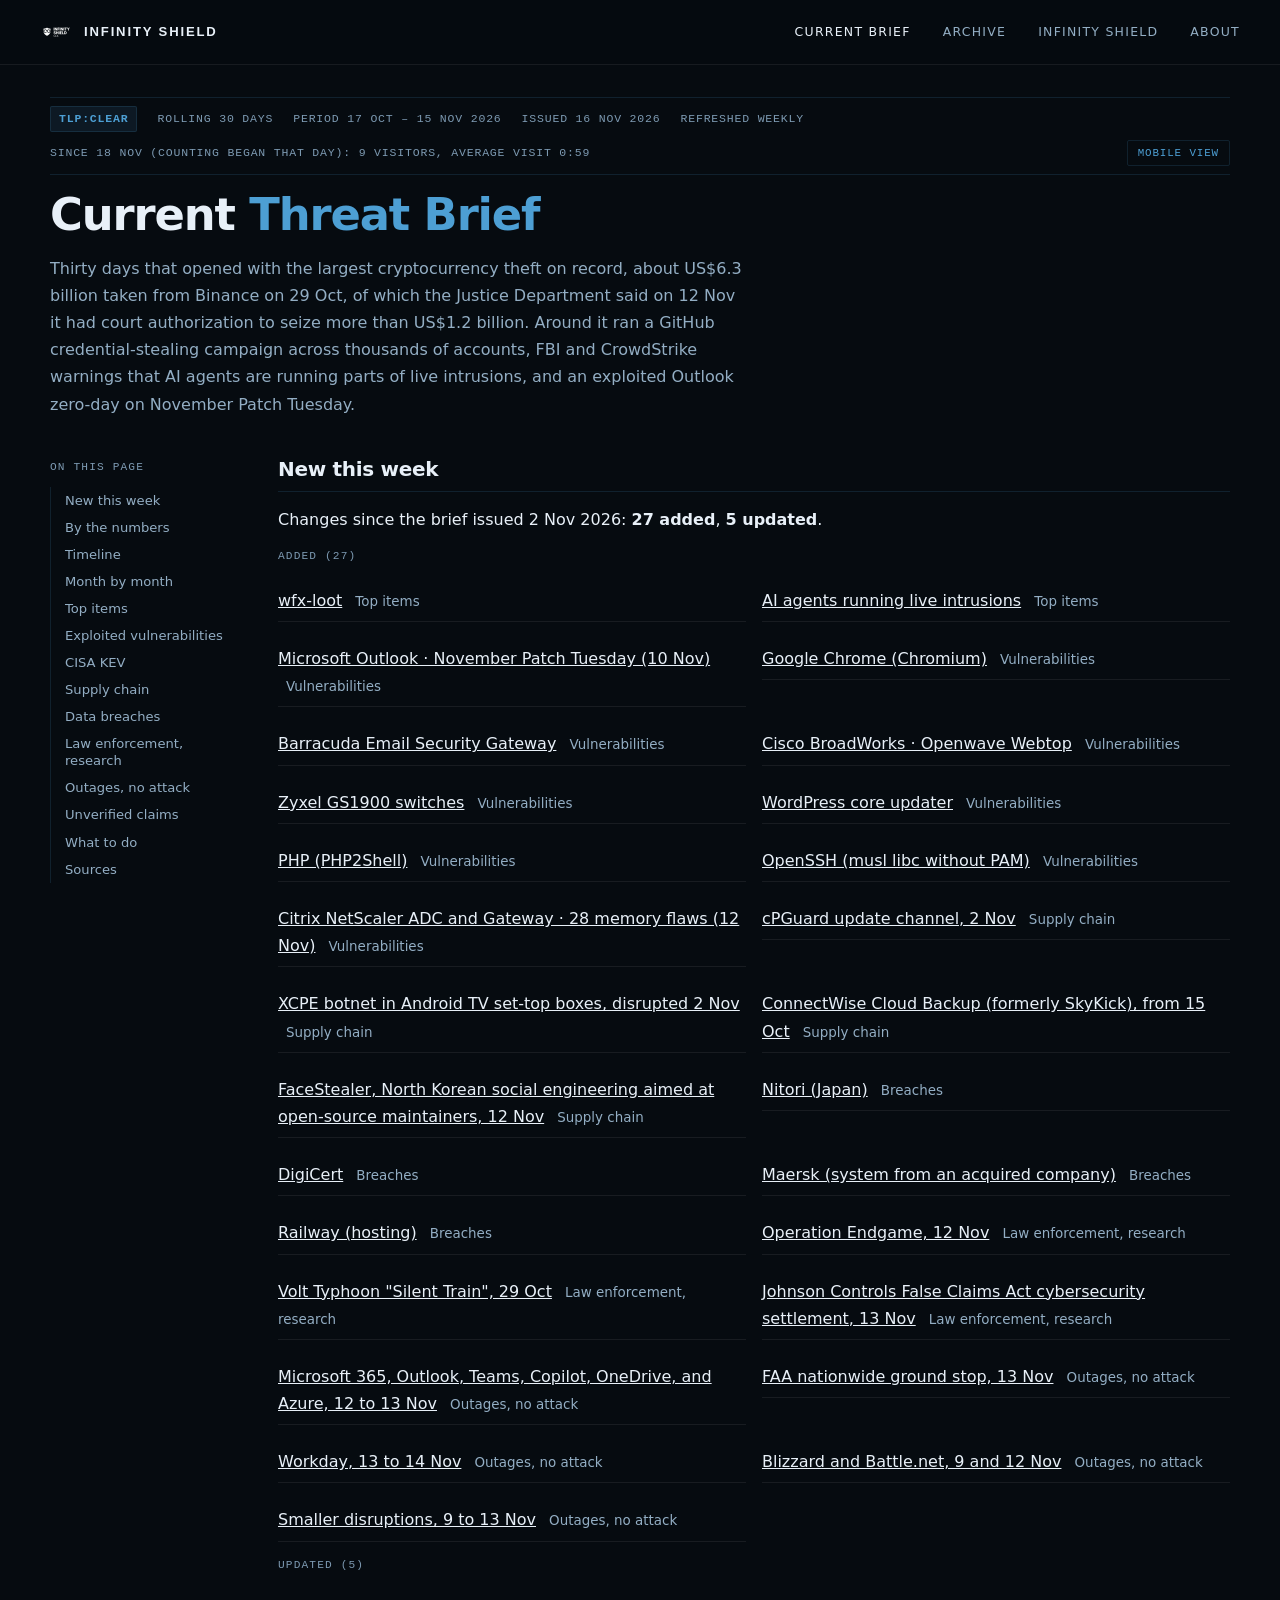
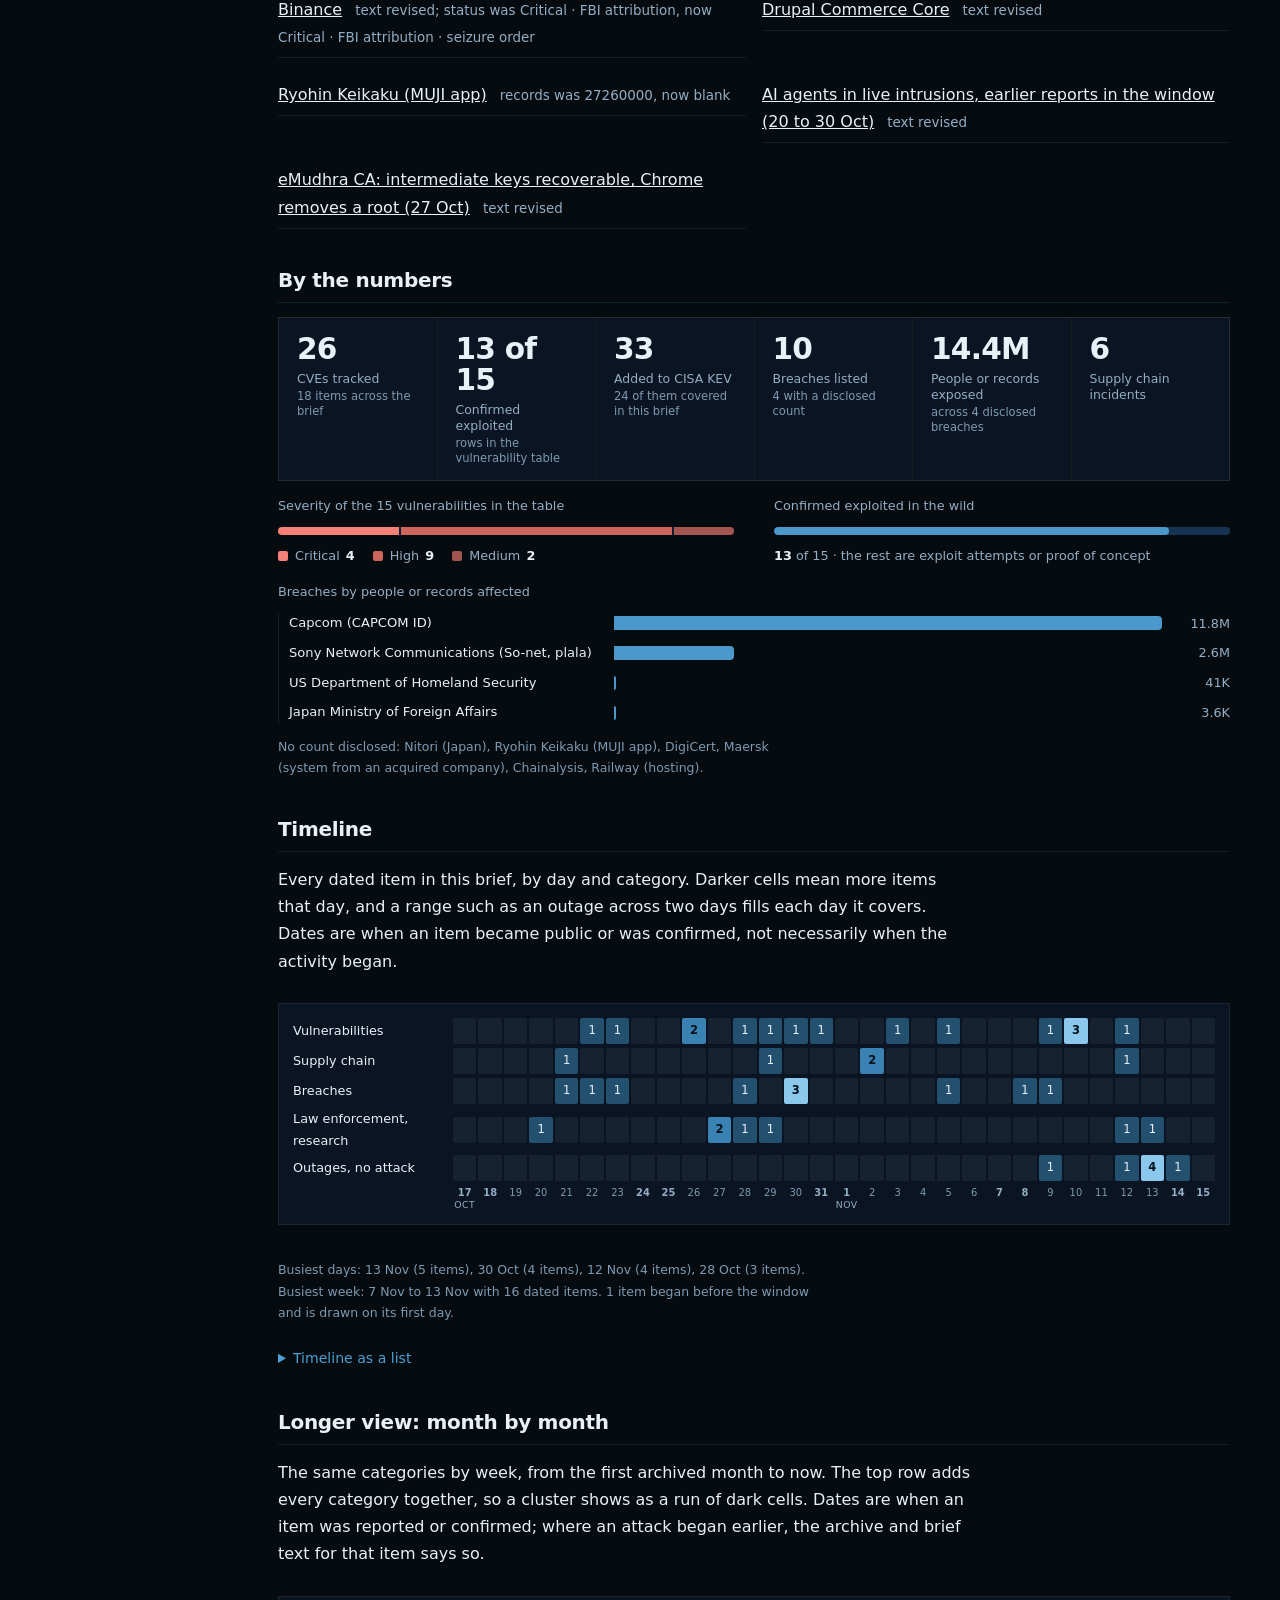
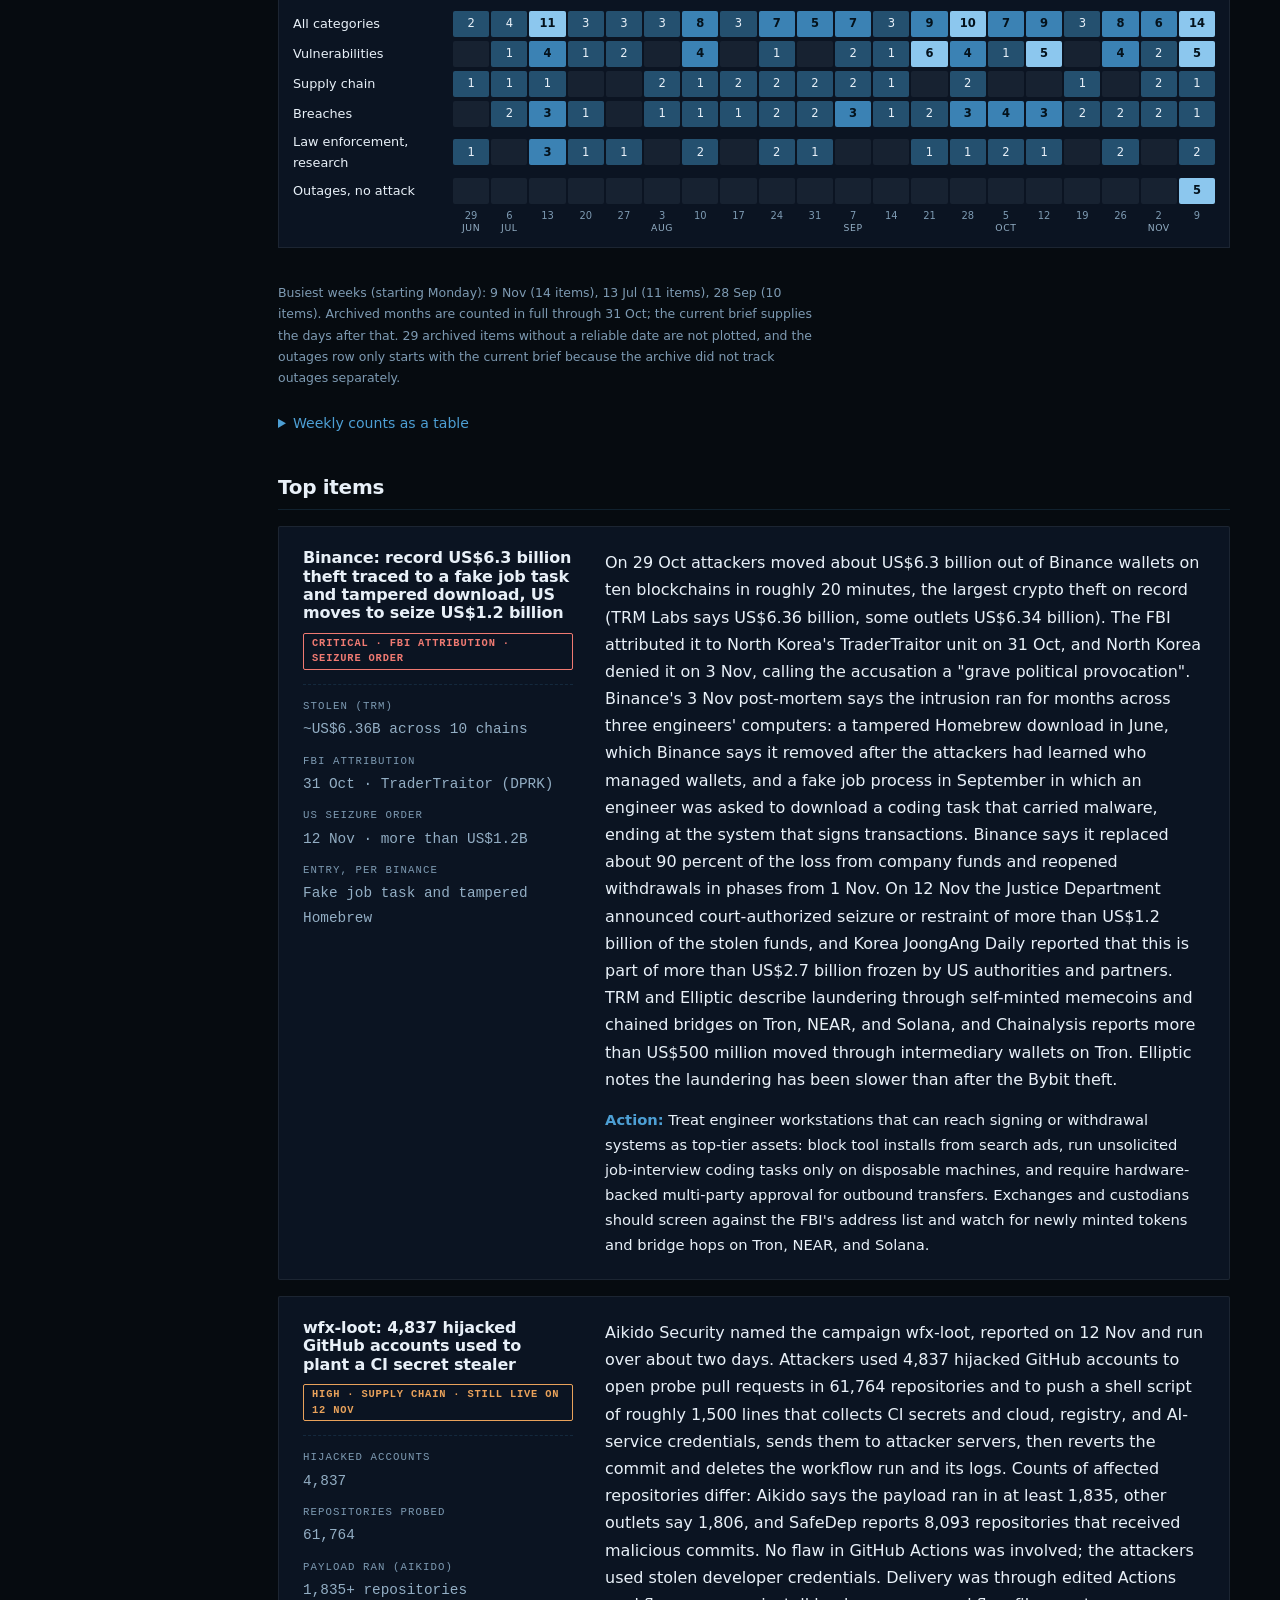
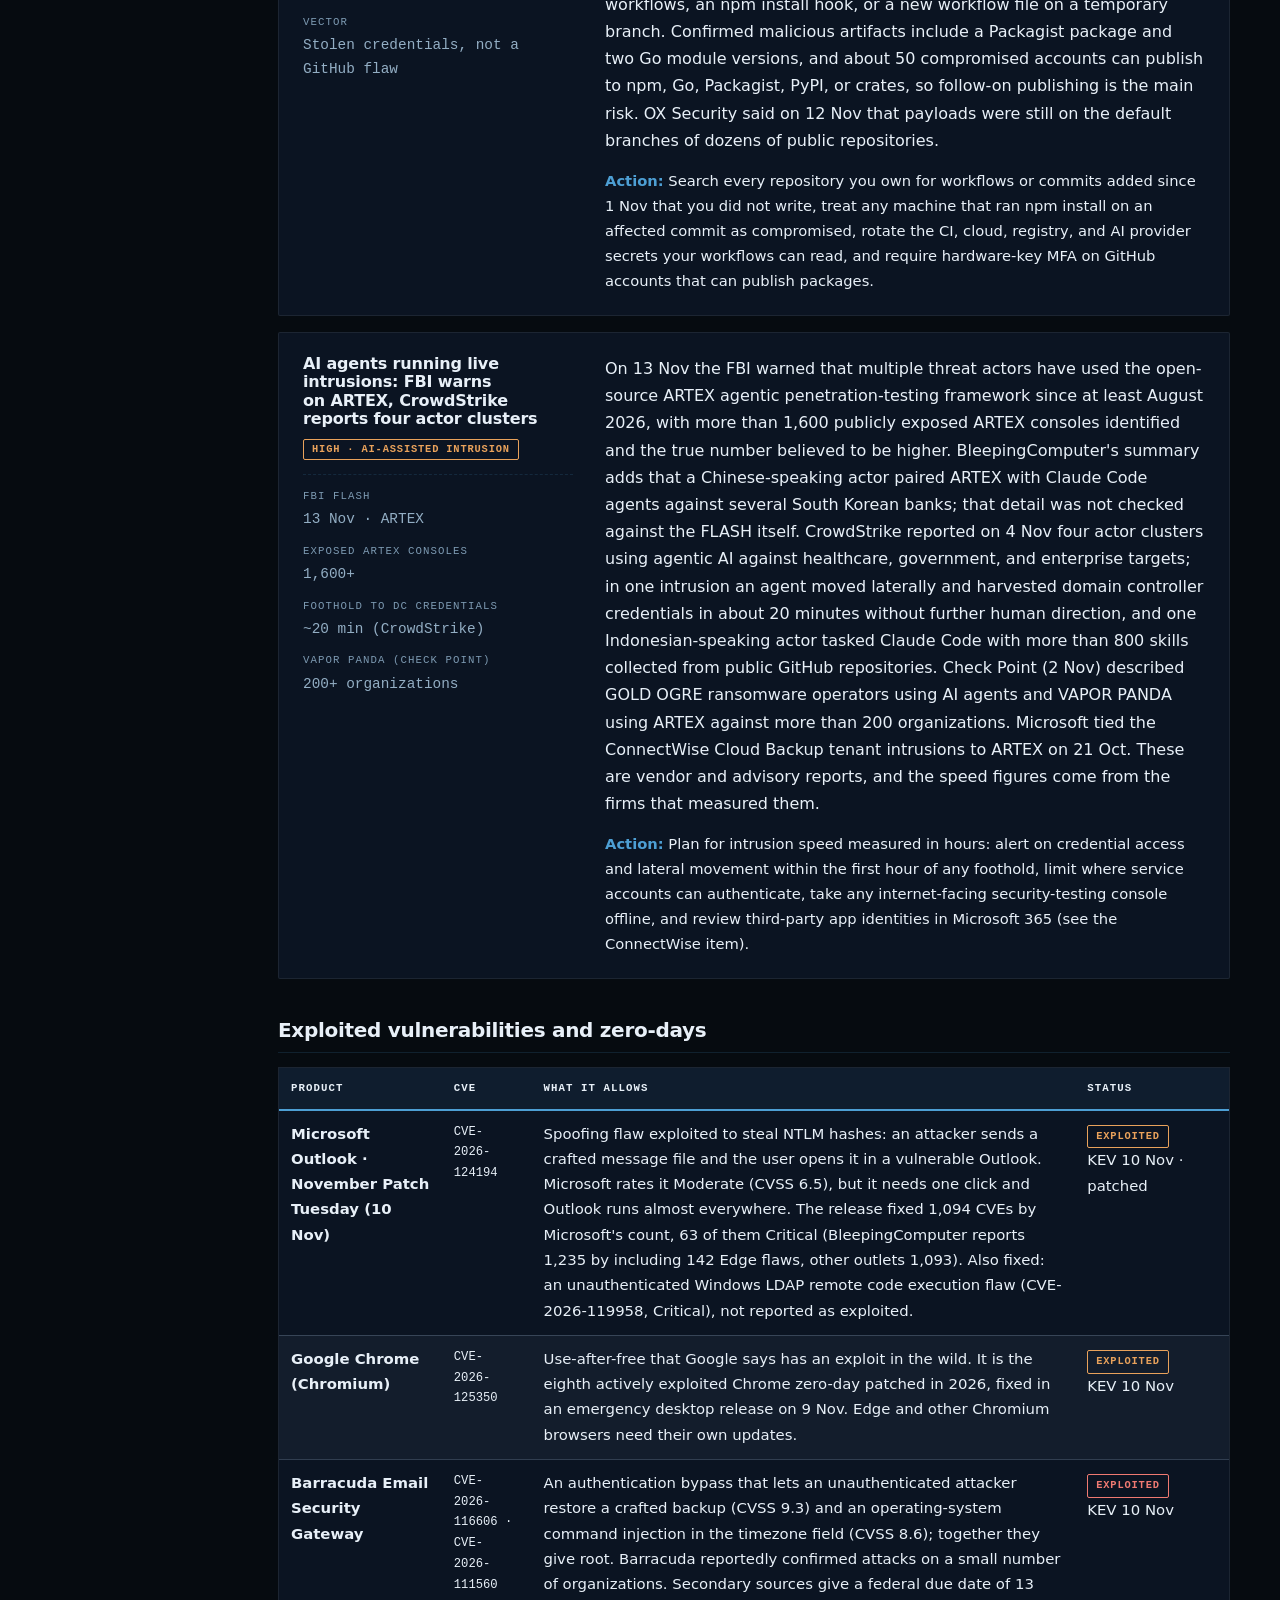
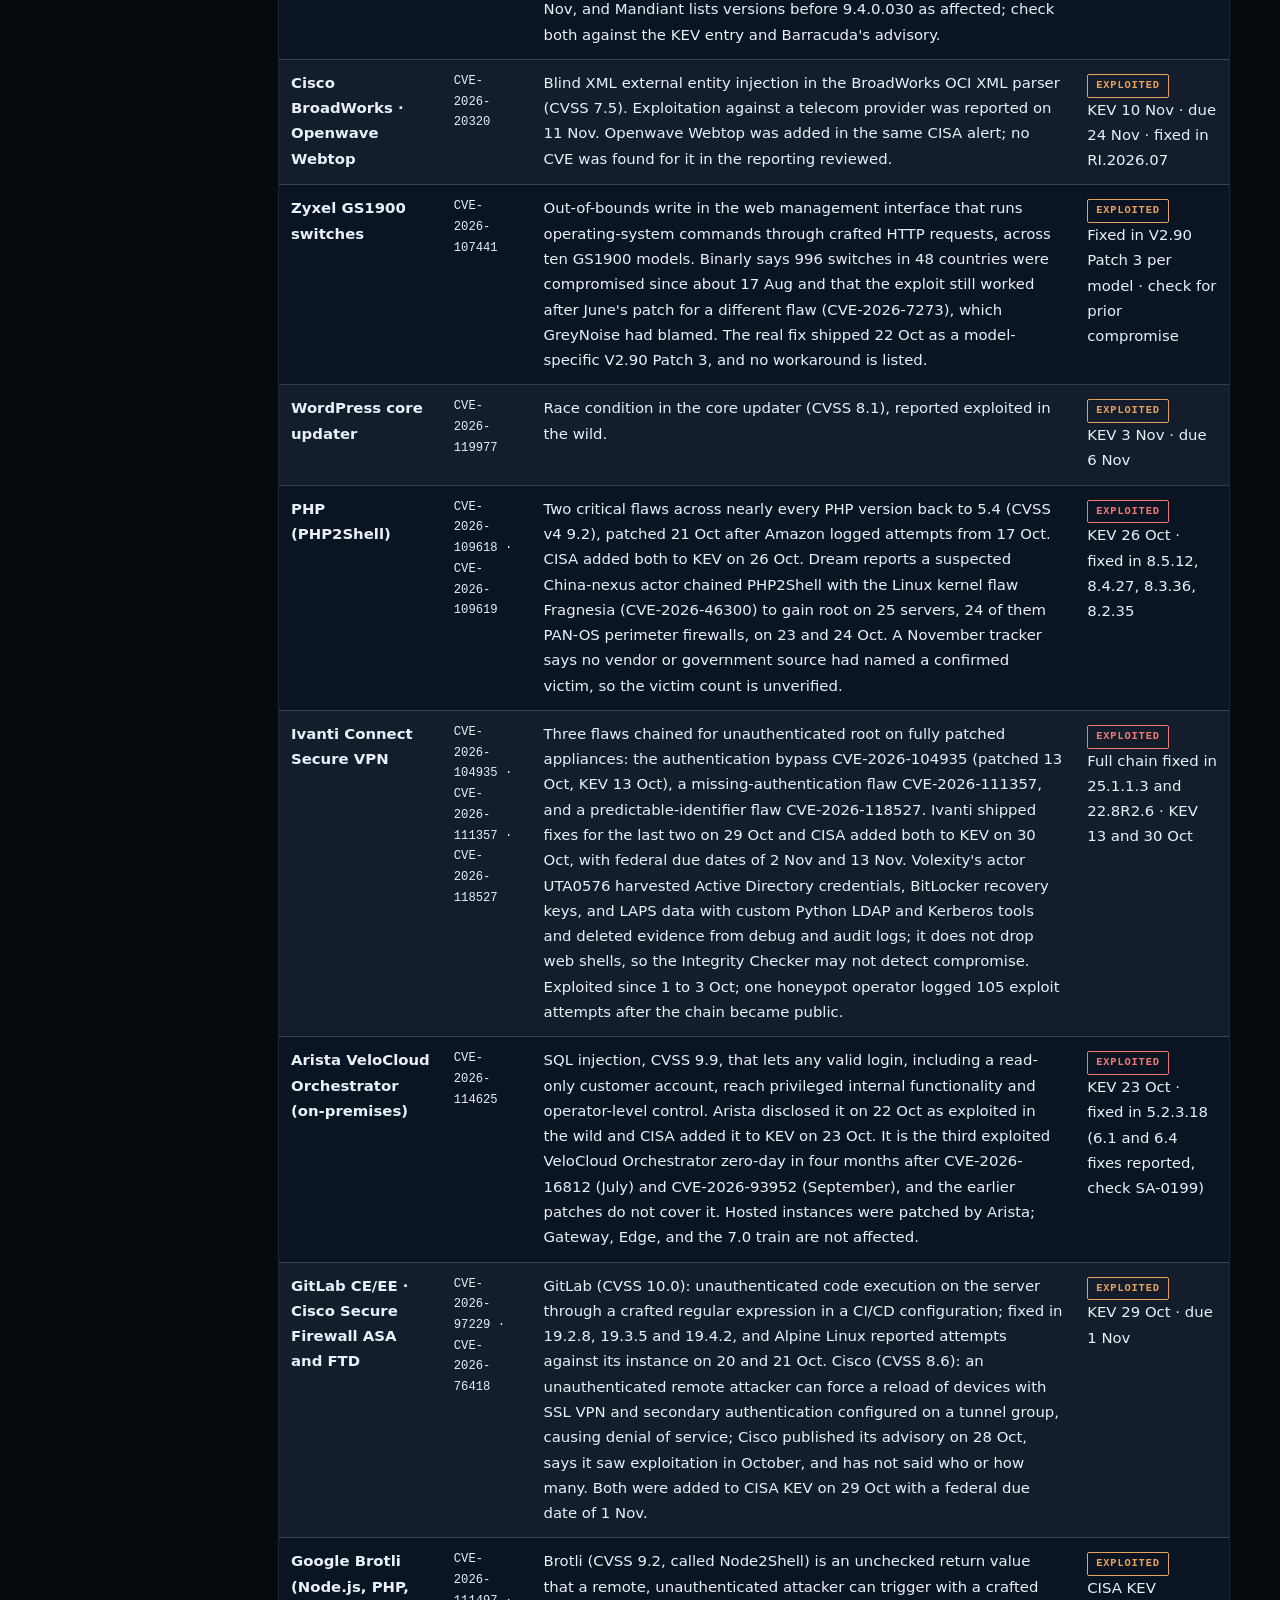
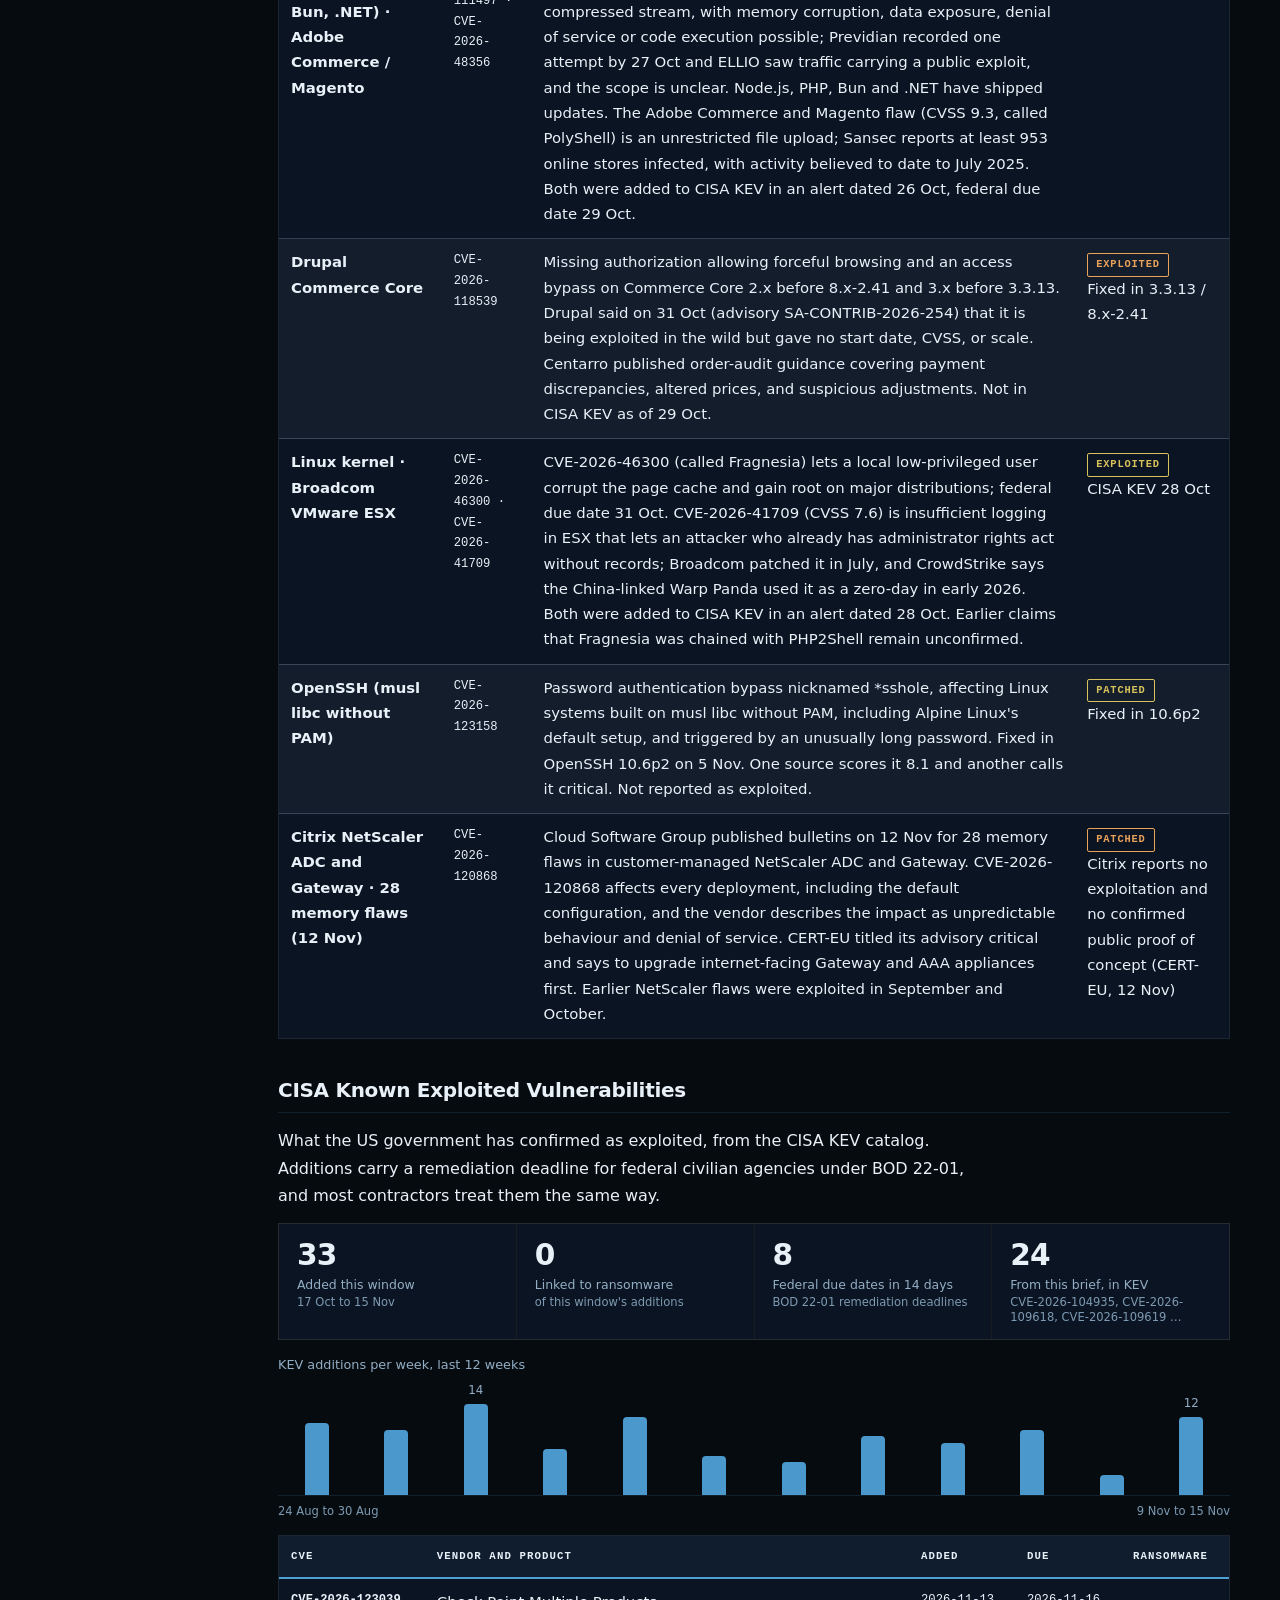
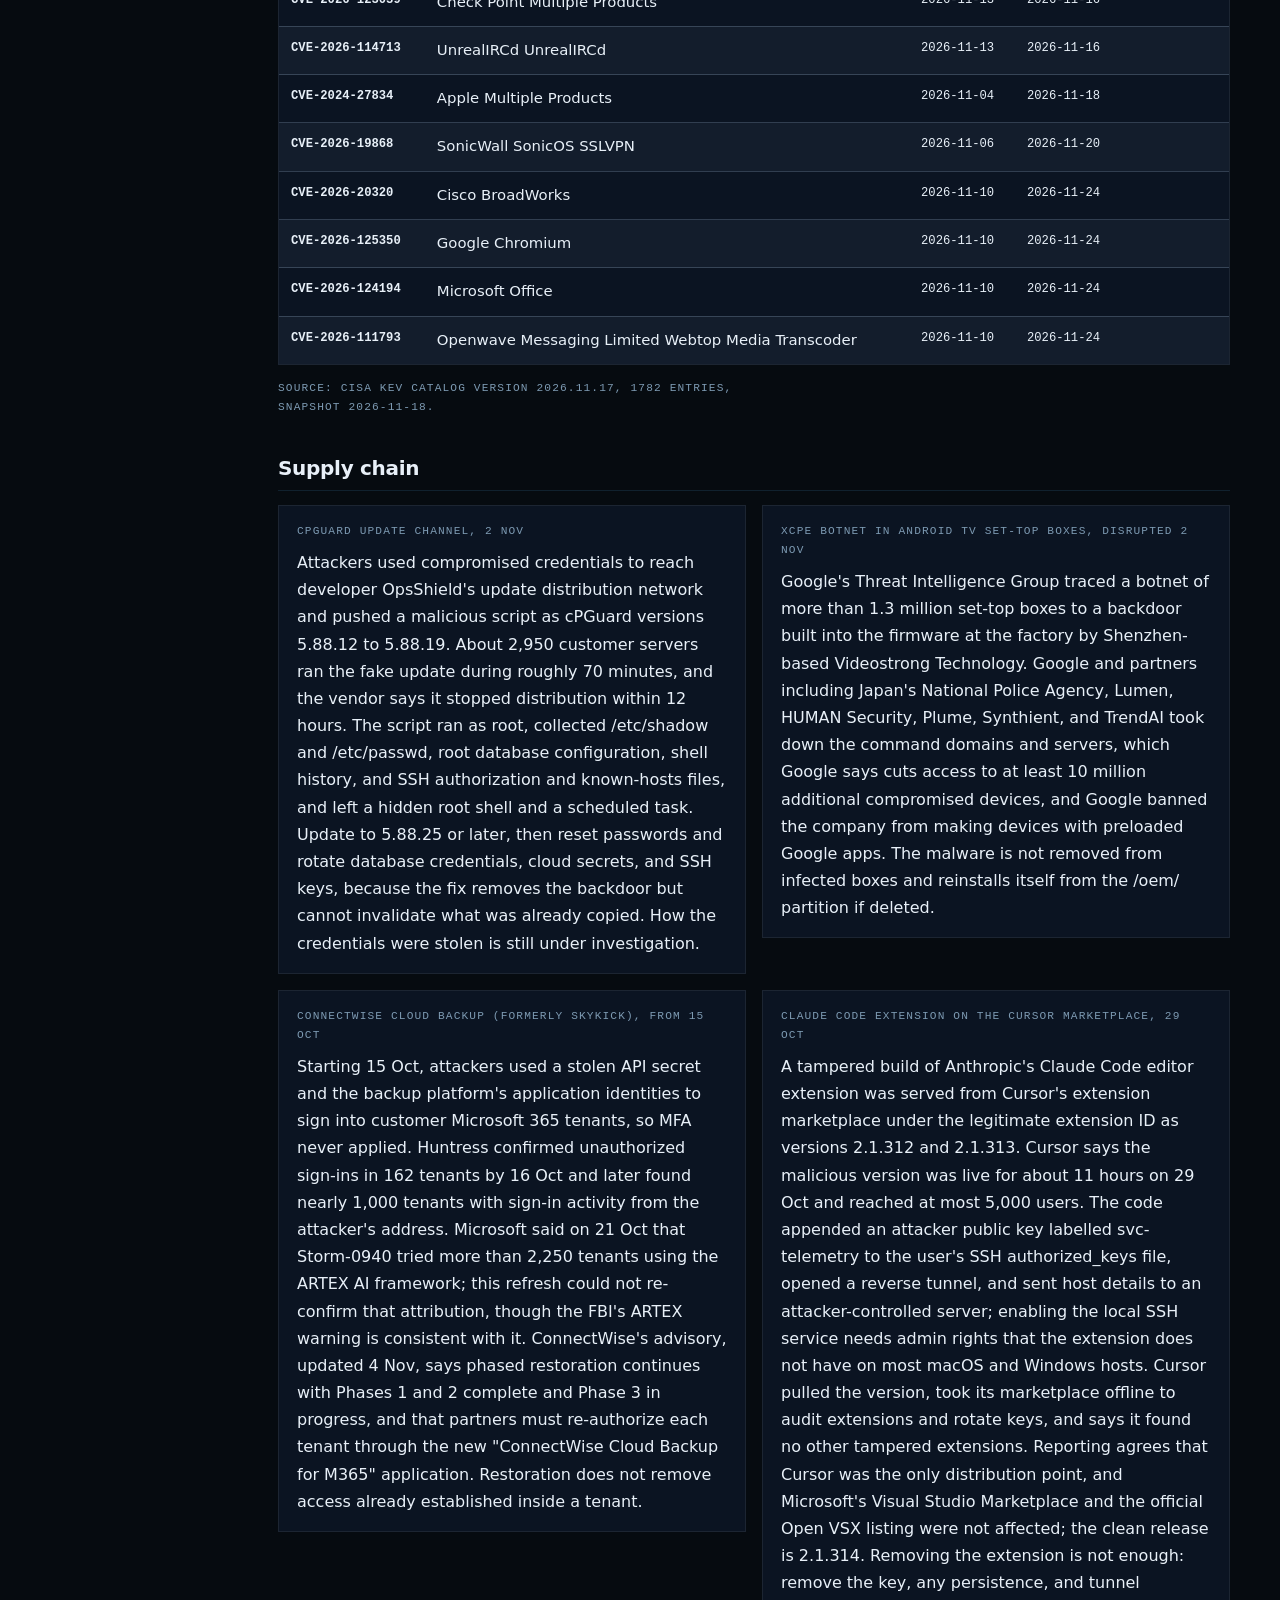
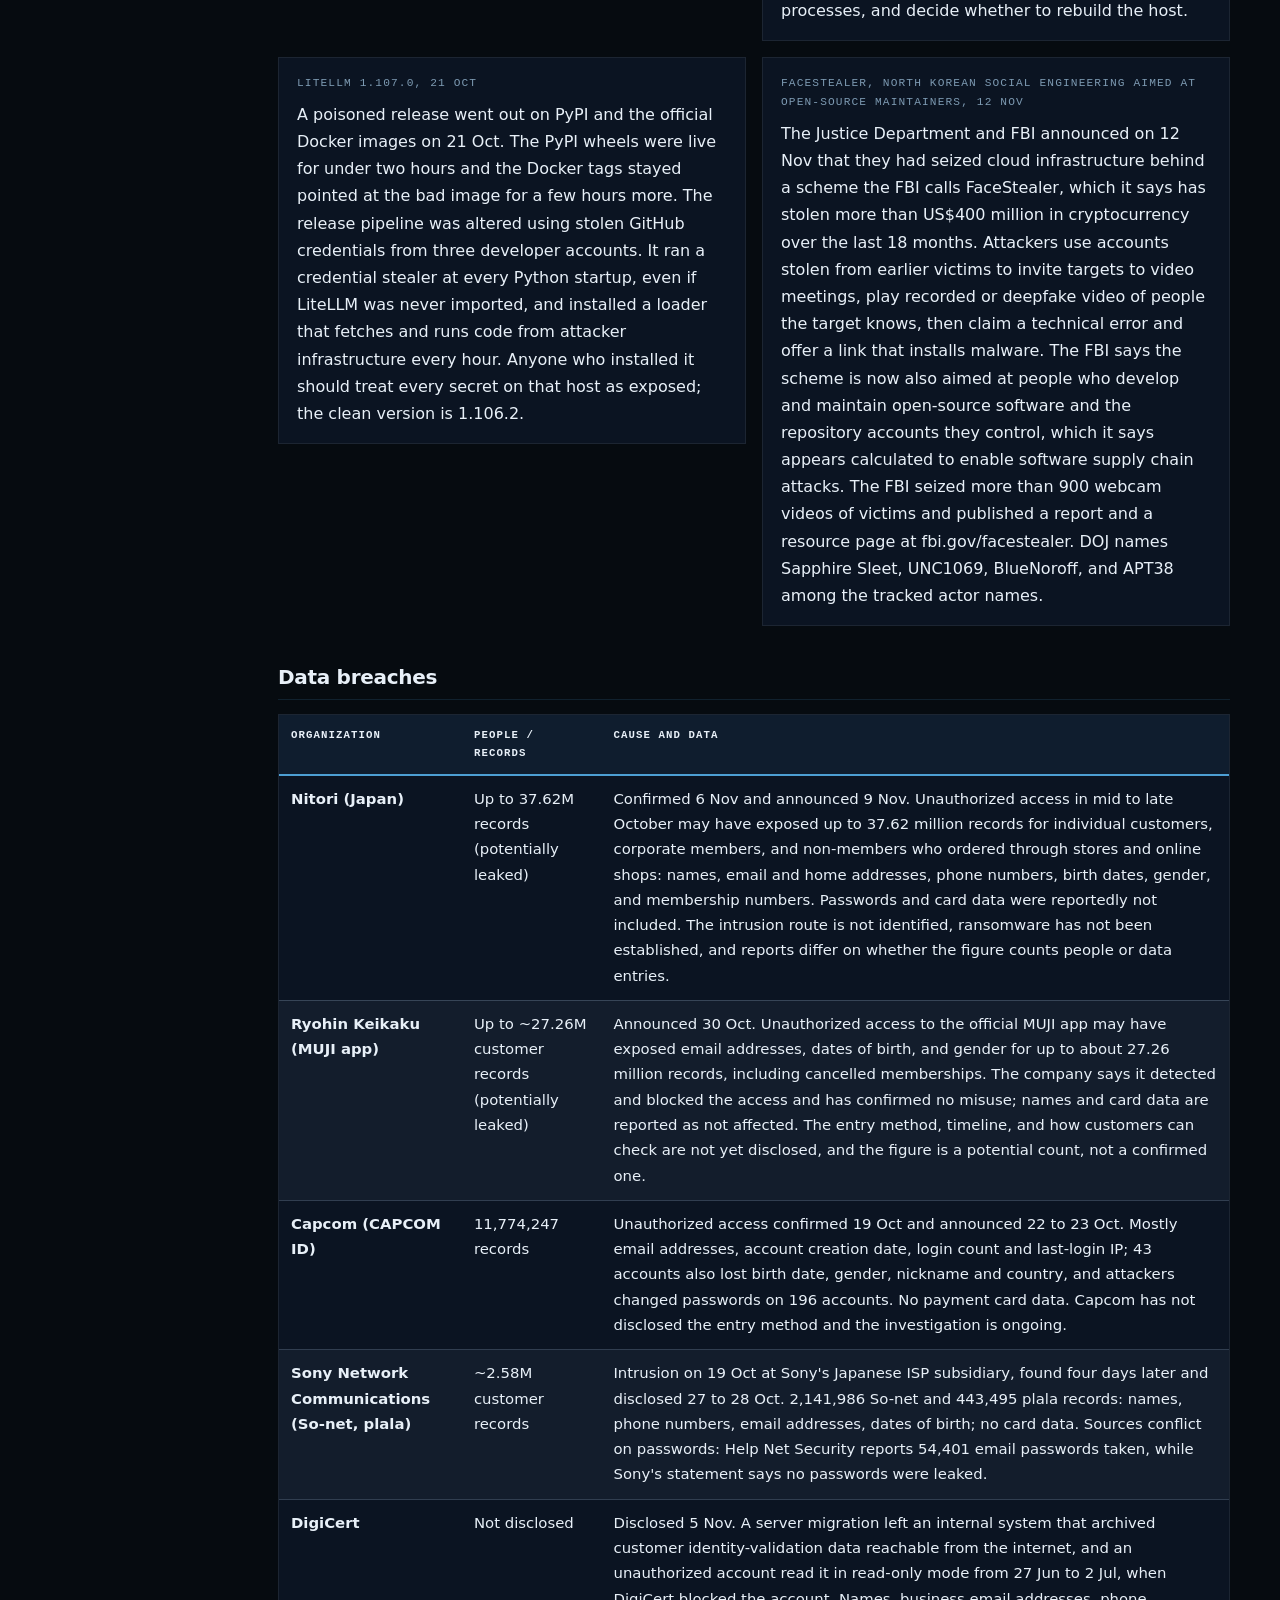
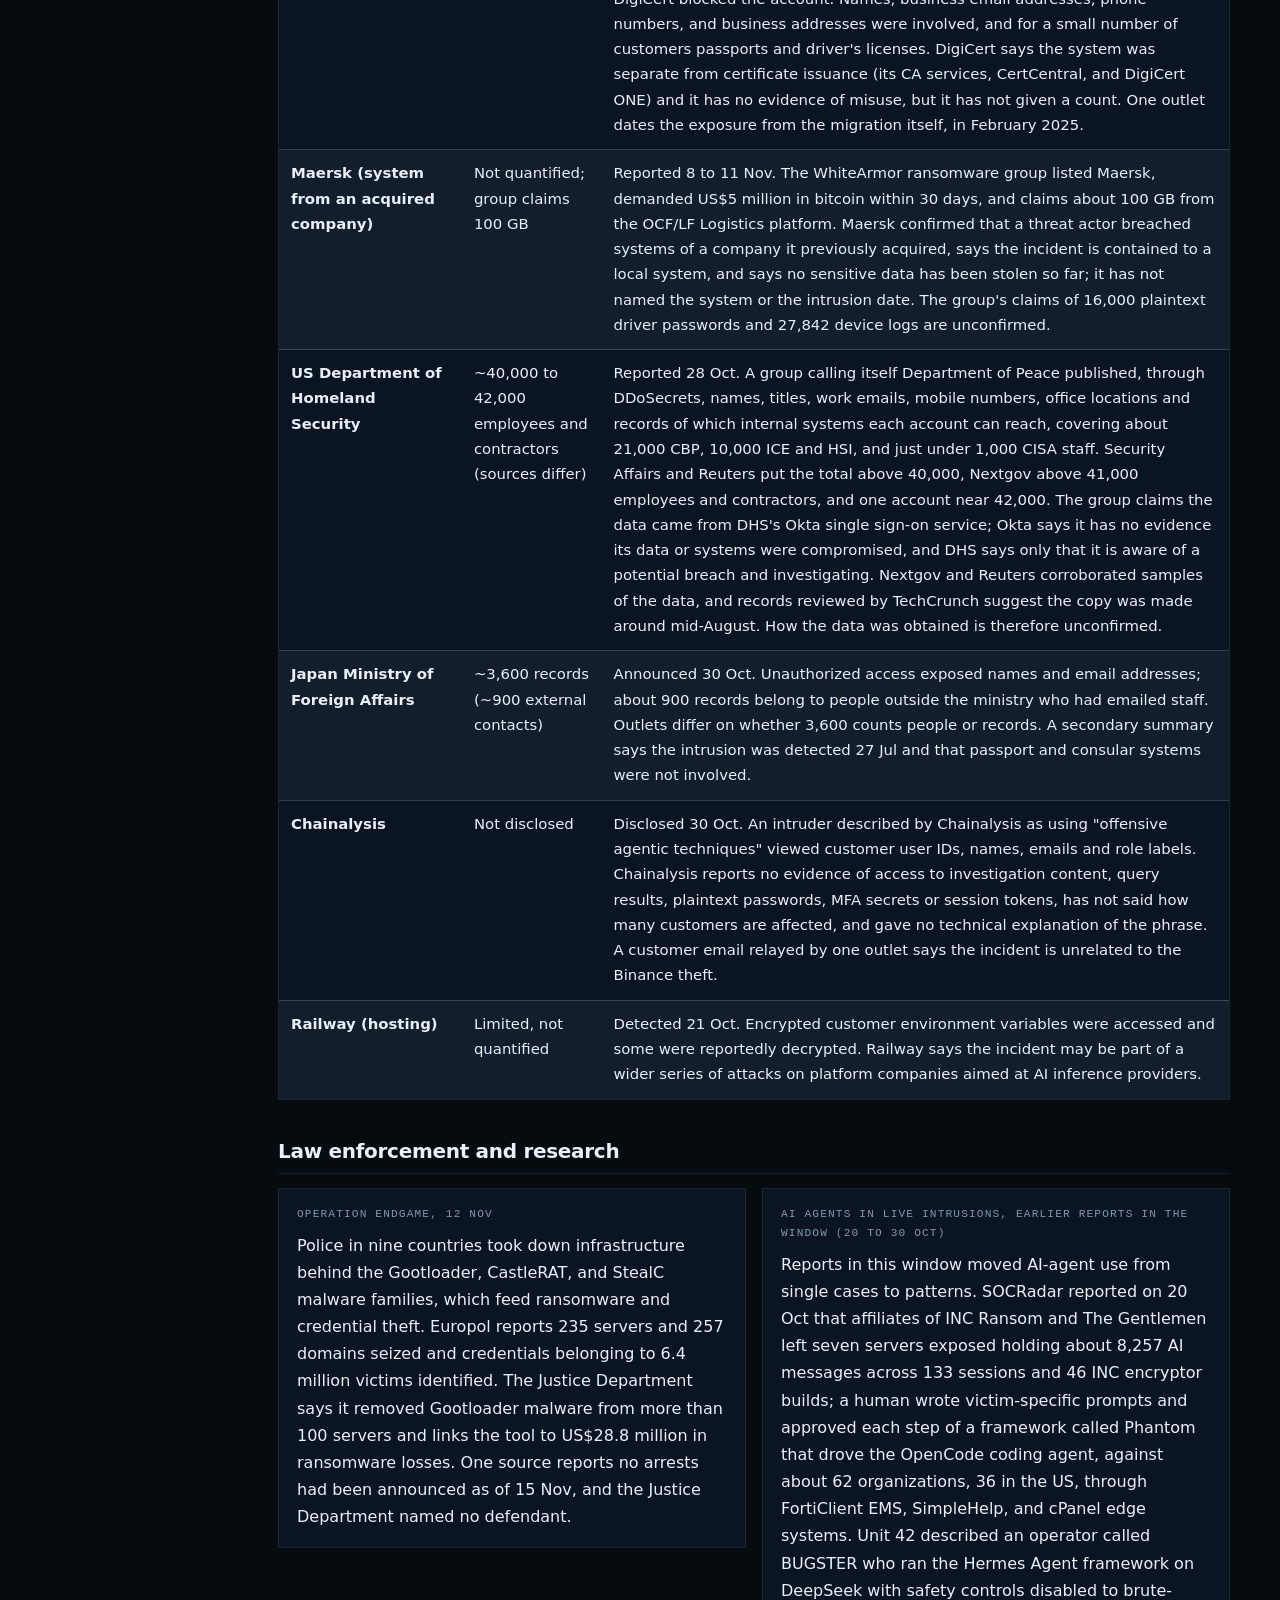
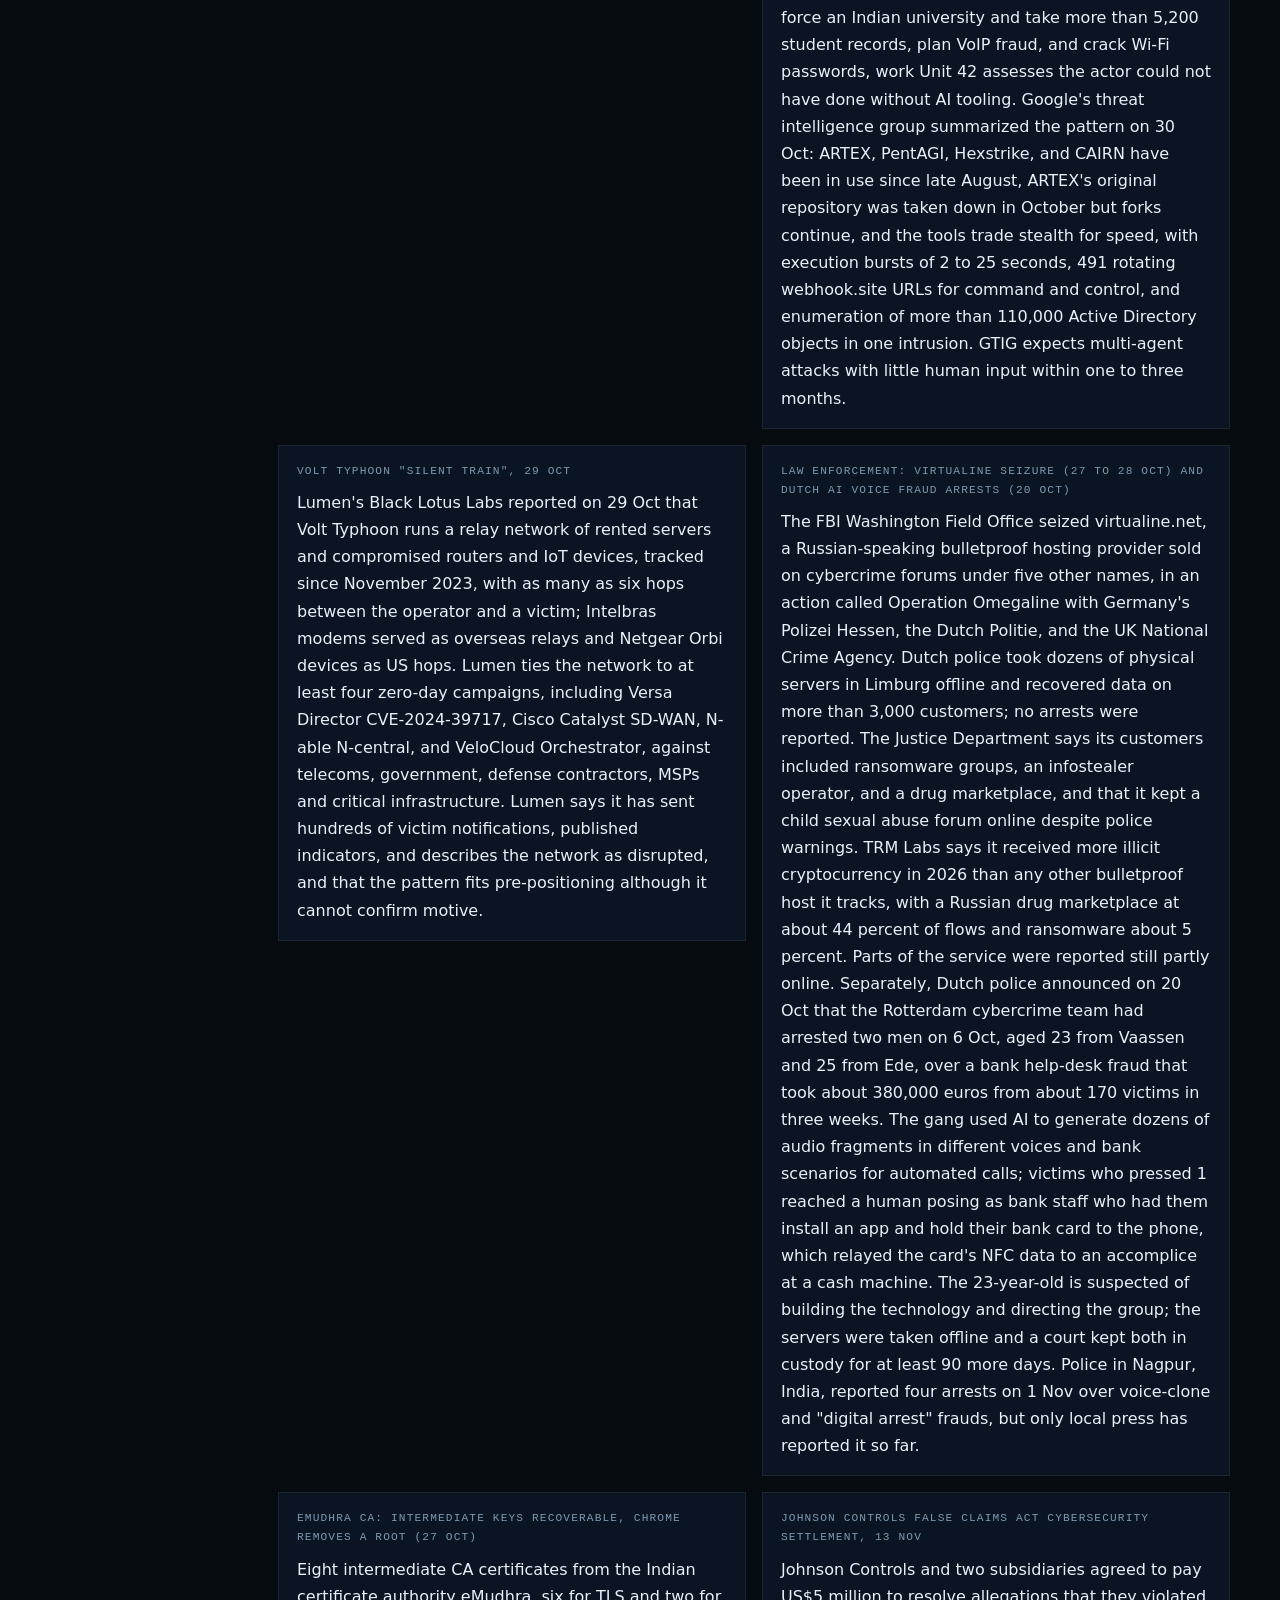
==== index.html @ 52168362 "Brief: refresh visitor count" ====
<!doctype html>
<html lang="en">
<head>
<meta charset="utf-8">
<meta name="viewport" content="width=device-width, initial-scale=1">
<meta http-equiv="Content-Security-Policy" content="default-src 'none'; script-src https://stats.infinityshield.co; connect-src https://stats.infinityshield.co; style-src 'self' 'unsafe-inline' https://fonts.googleapis.com; font-src https://fonts.gstatic.com; img-src 'self'; base-uri 'none'; form-action 'none'; upgrade-insecure-requests">
<meta name="referrer" content="strict-origin-when-cross-origin">
<meta name="description" content="Rolling 30 day cybersecurity brief, 17 Oct – 15 Nov 2026. Thirty days that opened with the largest cryptocurrency theft on record, about US$6.3 billion taken from Binance on 29 Oct, of which the Justice Department said on 12 Nov it had court authorization to seize more than US$1.2 billion. Around it ran a GitHub credential-stealing campaign across thousands of accounts, FBI and CrowdStrike warnings that AI agents are running parts of live intrusions, and an exploited Outlook zero-day on November Patch Tuesday.">
<style>*,*::before,*::after{box-sizing:border-box}body{margin:0}img{max-width:100%}</style><title>Current Threat Brief | Infinity Shield</title>
<link rel="icon" type="image/png" href="/favicon.png">
<link rel="preconnect" href="https://fonts.googleapis.com">
<link rel="preconnect" href="https://fonts.gstatic.com" crossorigin>
<link rel="stylesheet" href="https://fonts.googleapis.com/css2?family=Inter:wght@400;500;600;700;800&family=JetBrains+Mono:wght@400;500&display=swap">
<link rel="stylesheet" href="/brief.css">
<script defer src="https://stats.infinityshield.co/script.js" data-website-id="36992e75-96bf-4a51-99d9-2f6e130c7fe7" data-domains="www.infinityshield.co" data-do-not-track="true" data-host-url="https://stats.infinityshield.co"></script>
</head>
<body>
<span id="mobile-view"></span>

<a class="skip" href="#main">Skip to main content</a>
<nav class="site-nav" aria-label="Main navigation">
  <div class="site-nav-inner">
    <a href="/" class="site-brand"><img src="/logo-transparent.png" alt="">Infinity Shield</a>
    <ul class="site-links">
      <li><a href="/" aria-current="page">Current Brief</a></li>
      <li><a href="/archive/">Archive</a></li>
      <li><a href="/info/">Infinity Shield</a></li>
      <li><a href="/about.html">About</a></li>
    </ul>
  </div>
</nav>
<main id="main" class="wrap wide">
  <header>
    <div class="marking"><span class="tlp">TLP:CLEAR</span><span>Rolling 30 days</span><span>Period 17 Oct – 15 Nov 2026</span><span>Issued 16 Nov 2026</span><span>Refreshed weekly</span><span>Since 18 Nov (counting began that day): 9 visitors, average visit 0:59</span><span class="viewtoggle"><a class="vt-m" href="#mobile-view">Mobile view</a><a class="vt-d" href="#desktop-view">Desktop view</a></span></div>
    <h1>Current <span>Threat Brief</span></h1>
    <p class="lede">Thirty days that opened with the largest cryptocurrency theft on record, about US$6.3 billion taken from Binance on 29 Oct, of which the Justice Department said on 12 Nov it had court authorization to seize more than US$1.2 billion. Around it ran a GitHub credential-stealing campaign across thousands of accounts, FBI and CrowdStrike warnings that AI agents are running parts of live intrusions, and an exploited Outlook zero-day on November Patch Tuesday.</p>
  </header>
<div class="layout">
  <nav class="toc" aria-label="On this page"><p class="label">On this page</p><ul>
    <li><a href="#new">New this week</a></li>
    <li><a href="#numbers">By the numbers</a></li>
    <li><a href="#timeline">Timeline</a></li>
    <li><a href="#history">Month by month</a></li>
    <li><a href="#top">Top items</a></li>
    <li><a href="#vulns">Exploited vulnerabilities</a></li>
    <li><a href="#kev">CISA KEV</a></li>
    <li><a href="#supply">Supply chain</a></li>
    <li><a href="#breaches">Data breaches</a></li>
    <li><a href="#other">Law enforcement, research</a></li>
    <li><a href="#outages">Outages, no attack</a></li>
    <li><a href="#unverified">Unverified claims</a></li>
    <li><a href="#do">What to do</a></li>
    <li><a href="#src">Sources</a></li>
  </ul></nav>
<div class="content">

  <section aria-labelledby="new">
    <h2 id="new">New this week</h2>
    <p>Changes since the brief issued 2 Nov 2026: <strong>27 added</strong>, <strong>5 updated</strong>.</p>
    <p class="label">Added (27)</p>
    <ul class="list newlist">
      <li><a href="#top">wfx-loot</a> <span class="basis">Top items</span></li>
      <li><a href="#top">AI agents running live intrusions</a> <span class="basis">Top items</span></li>
      <li><a href="#vulns">Microsoft Outlook · November Patch Tuesday (10 Nov)</a> <span class="basis">Vulnerabilities</span></li>
      <li><a href="#vulns">Google Chrome (Chromium)</a> <span class="basis">Vulnerabilities</span></li>
      <li><a href="#vulns">Barracuda Email Security Gateway</a> <span class="basis">Vulnerabilities</span></li>
      <li><a href="#vulns">Cisco BroadWorks · Openwave Webtop</a> <span class="basis">Vulnerabilities</span></li>
      <li><a href="#vulns">Zyxel GS1900 switches</a> <span class="basis">Vulnerabilities</span></li>
      <li><a href="#vulns">WordPress core updater</a> <span class="basis">Vulnerabilities</span></li>
      <li><a href="#vulns">PHP (PHP2Shell)</a> <span class="basis">Vulnerabilities</span></li>
      <li><a href="#vulns">OpenSSH (musl libc without PAM)</a> <span class="basis">Vulnerabilities</span></li>
      <li><a href="#vulns">Citrix NetScaler ADC and Gateway · 28 memory flaws (12 Nov)</a> <span class="basis">Vulnerabilities</span></li>
      <li><a href="#supply">cPGuard update channel, 2 Nov</a> <span class="basis">Supply chain</span></li>
      <li><a href="#supply">XCPE botnet in Android TV set-top boxes, disrupted 2 Nov</a> <span class="basis">Supply chain</span></li>
      <li><a href="#supply">ConnectWise Cloud Backup (formerly SkyKick), from 15 Oct</a> <span class="basis">Supply chain</span></li>
      <li><a href="#supply">FaceStealer, North Korean social engineering aimed at open-source maintainers, 12 Nov</a> <span class="basis">Supply chain</span></li>
      <li><a href="#breaches">Nitori (Japan)</a> <span class="basis">Breaches</span></li>
      <li><a href="#breaches">DigiCert</a> <span class="basis">Breaches</span></li>
      <li><a href="#breaches">Maersk (system from an acquired company)</a> <span class="basis">Breaches</span></li>
      <li><a href="#breaches">Railway (hosting)</a> <span class="basis">Breaches</span></li>
      <li><a href="#other">Operation Endgame, 12 Nov</a> <span class="basis">Law enforcement, research</span></li>
      <li><a href="#other">Volt Typhoon "Silent Train", 29 Oct</a> <span class="basis">Law enforcement, research</span></li>
      <li><a href="#other">Johnson Controls False Claims Act cybersecurity settlement, 13 Nov</a> <span class="basis">Law enforcement, research</span></li>
      <li><a href="#outages">Microsoft 365, Outlook, Teams, Copilot, OneDrive, and Azure, 12 to 13 Nov</a> <span class="basis">Outages, no attack</span></li>
      <li><a href="#outages">FAA nationwide ground stop, 13 Nov</a> <span class="basis">Outages, no attack</span></li>
      <li><a href="#outages">Workday, 13 to 14 Nov</a> <span class="basis">Outages, no attack</span></li>
      <li><a href="#outages">Blizzard and Battle.net, 9 and 12 Nov</a> <span class="basis">Outages, no attack</span></li>
      <li><a href="#outages">Smaller disruptions, 9 to 13 Nov</a> <span class="basis">Outages, no attack</span></li>
    </ul>
    <p class="label">Updated (5)</p>
    <ul class="list newlist">
      <li><a href="#top">Binance</a> <span class="basis">text revised; status was Critical · FBI attribution, now Critical · FBI attribution · seizure order</span></li>
      <li><a href="#vulns">Drupal Commerce Core</a> <span class="basis">text revised</span></li>
      <li><a href="#breaches">Ryohin Keikaku (MUJI app)</a> <span class="basis">records was 27260000, now blank</span></li>
      <li><a href="#other">AI agents in live intrusions, earlier reports in the window (20 to 30 Oct)</a> <span class="basis">text revised</span></li>
      <li><a href="#other">eMudhra CA: intermediate keys recoverable, Chrome removes a root (27 Oct)</a> <span class="basis">text revised</span></li>
    </ul>
  </section>

  <section aria-labelledby="numbers">
    <h2 id="numbers">By the numbers</h2>
<div class="kpis" role="list">
<div class="kpi" role="listitem"><div class="kpi-v">26</div><div class="kpi-l">CVEs tracked</div><div class="kpi-s">18 items across the brief</div></div>
<div class="kpi" role="listitem"><div class="kpi-v">13 of 15</div><div class="kpi-l">Confirmed exploited</div><div class="kpi-s">rows in the vulnerability table</div></div>
<div class="kpi" role="listitem"><div class="kpi-v">33</div><div class="kpi-l">Added to CISA KEV</div><div class="kpi-s">24 of them covered in this brief</div></div>
<div class="kpi" role="listitem"><div class="kpi-v">10</div><div class="kpi-l">Breaches listed</div><div class="kpi-s">4 with a disclosed count</div></div>
<div class="kpi" role="listitem"><div class="kpi-v">14.4M</div><div class="kpi-l">People or records exposed</div><div class="kpi-s">across 4 disclosed breaches</div></div>
<div class="kpi" role="listitem"><div class="kpi-v">6</div><div class="kpi-l">Supply chain incidents</div></div>
</div>
    <div class="viz-row">
<figure class="viz"><figcaption>Severity of the 15 vulnerabilities in the table</figcaption><div class="seg" role="img" aria-label="Severity of the 15 vulnerabilities in the table: Critical 4, High 9, Medium 2"><span class="seg-part sev-crit" style="flex-basis:26.67%" title="Critical: 4 of 15"></span><span class="seg-part sev-high" style="flex-basis:60.00%" title="High: 9 of 15"></span><span class="seg-part sev-med" style="flex-basis:13.33%" title="Medium: 2 of 15"></span></div><div class="legend"><span class="lg"><i class="sw sev-crit"></i>Critical <b>4</b></span><span class="lg"><i class="sw sev-high"></i>High <b>9</b></span><span class="lg"><i class="sw sev-med"></i>Medium <b>2</b></span></div></figure>
<figure class="viz"><figcaption>Confirmed exploited in the wild</figcaption><div class="meter" role="img" aria-label="Confirmed exploited in the wild: 13 of 15" title="13 of 15"><span style="width:86.7%"></span></div><div class="meter-t"><b>13</b> of 15 · the rest are exploit attempts or proof of concept</div></figure>
    </div>
<figure class="viz bars"><figcaption>Breaches by people or records affected</figcaption><div class="bars-body" role="img" aria-label="Breaches by people or records affected">
<div class="bar-row" title="Capcom (CAPCOM ID): 11,774,247 records"><span class="bar-n">Capcom (CAPCOM ID)</span><span class="bar-t"><span class="bar" style="width:100.00%"></span></span><span class="bar-v">11.8M</span></div>
<div class="bar-row" title="Sony Network Communications (So-net, plala): ~2.58M customer records"><span class="bar-n">Sony Network Communications (So-net, plala)</span><span class="bar-t"><span class="bar" style="width:21.91%"></span></span><span class="bar-v">2.6M</span></div>
<div class="bar-row" title="US Department of Homeland Security: ~40,000 to 42,000 employees and contractors (sources differ)"><span class="bar-n">US Department of Homeland Security</span><span class="bar-t"><span class="bar" style="width:0.35%"></span></span><span class="bar-v">41K</span></div>
<div class="bar-row" title="Japan Ministry of Foreign Affairs: ~3,600 records (~900 external contacts)"><span class="bar-n">Japan Ministry of Foreign Affairs</span><span class="bar-t"><span class="bar" style="width:0.03%"></span></span><span class="bar-v">3.6K</span></div>
</div>
<p class="viz-note">No count disclosed: Nitori (Japan), Ryohin Keikaku (MUJI app), DigiCert, Maersk (system from an acquired company), Chainalysis, Railway (hosting).</p>
</figure>
  </section>

  <section aria-labelledby="timeline">
    <h2 id="timeline">Timeline</h2>
    <p>Every dated item in this brief, by day and category. Darker cells mean more items that day, and a range such as an outage across two days fills each day it covers. Dates are when an item became public or was confirmed, not necessarily when the activity began.</p>
    <div class="tl" tabindex="0" role="region" aria-label="Timeline chart, scrollable. The same information is listed below the chart.">
      <div class="tl-grid" aria-hidden="true">
        <div class="tl-row"><div class="tl-name">Vulnerabilities</div><div class="tl-cells" style="--n:30"><span class="tl-c n0" title="17 Oct: none"></span><span class="tl-c n0" title="18 Oct: none"></span><span class="tl-c n0" title="19 Oct: none"></span><span class="tl-c n0" title="20 Oct: none"></span><span class="tl-c n0" title="21 Oct: none"></span><span class="tl-c n1" title="22 Oct: 1 item: Zyxel GS1900 switches">1</span><span class="tl-c n1" title="23 Oct: 1 item: Arista VeloCloud Orchestrator (on-premises)">1</span><span class="tl-c n0" title="24 Oct: none"></span><span class="tl-c n0" title="25 Oct: none"></span><span class="tl-c n2" title="26 Oct: 2 items: PHP (PHP2Shell); Google Brotli (Node.js, PHP, Bun, .NET)">2</span><span class="tl-c n0" title="27 Oct: none"></span><span class="tl-c n1" title="28 Oct: 1 item: Linux kernel">1</span><span class="tl-c n1" title="29 Oct: 1 item: GitLab CE/EE">1</span><span class="tl-c n1" title="30 Oct: 1 item: Ivanti Connect Secure VPN">1</span><span class="tl-c n1" title="31 Oct: 1 item: Drupal Commerce Core">1</span><span class="tl-c n0" title="1 Nov: none"></span><span class="tl-c n0" title="2 Nov: none"></span><span class="tl-c n1" title="3 Nov: 1 item: WordPress core updater">1</span><span class="tl-c n0" title="4 Nov: none"></span><span class="tl-c n1" title="5 Nov: 1 item: OpenSSH (musl libc without PAM)">1</span><span class="tl-c n0" title="6 Nov: none"></span><span class="tl-c n0" title="7 Nov: none"></span><span class="tl-c n0" title="8 Nov: none"></span><span class="tl-c n1" title="9 Nov: 1 item: Google Chrome (Chromium)">1</span><span class="tl-c n3" title="10 Nov: 3 items: Microsoft Outlook; Barracuda Email Security Gateway; Cisco BroadWorks">3</span><span class="tl-c n0" title="11 Nov: none"></span><span class="tl-c n1" title="12 Nov: 1 item: Citrix NetScaler ADC and Gateway">1</span><span class="tl-c n0" title="13 Nov: none"></span><span class="tl-c n0" title="14 Nov: none"></span><span class="tl-c n0" title="15 Nov: none"></span></div></div>
        <div class="tl-row"><div class="tl-name">Supply chain</div><div class="tl-cells" style="--n:30"><span class="tl-c n0" title="17 Oct: none"></span><span class="tl-c n0" title="18 Oct: none"></span><span class="tl-c n0" title="19 Oct: none"></span><span class="tl-c n0" title="20 Oct: none"></span><span class="tl-c n1" title="21 Oct: 1 item: LiteLLM 1.107.0, 21 Oct">1</span><span class="tl-c n0" title="22 Oct: none"></span><span class="tl-c n0" title="23 Oct: none"></span><span class="tl-c n0" title="24 Oct: none"></span><span class="tl-c n0" title="25 Oct: none"></span><span class="tl-c n0" title="26 Oct: none"></span><span class="tl-c n0" title="27 Oct: none"></span><span class="tl-c n0" title="28 Oct: none"></span><span class="tl-c n1" title="29 Oct: 1 item: Claude Code extension on the Cursor marketplace, 29 Oct">1</span><span class="tl-c n0" title="30 Oct: none"></span><span class="tl-c n0" title="31 Oct: none"></span><span class="tl-c n0" title="1 Nov: none"></span><span class="tl-c n2" title="2 Nov: 2 items: cPGuard update channel, 2 Nov; XCPE botnet in Android TV set-top boxes, disrupted 2 Nov">2</span><span class="tl-c n0" title="3 Nov: none"></span><span class="tl-c n0" title="4 Nov: none"></span><span class="tl-c n0" title="5 Nov: none"></span><span class="tl-c n0" title="6 Nov: none"></span><span class="tl-c n0" title="7 Nov: none"></span><span class="tl-c n0" title="8 Nov: none"></span><span class="tl-c n0" title="9 Nov: none"></span><span class="tl-c n0" title="10 Nov: none"></span><span class="tl-c n0" title="11 Nov: none"></span><span class="tl-c n1" title="12 Nov: 1 item: FaceStealer, North Korean social engineering aimed at open-source maintainers, 12 Nov">1</span><span class="tl-c n0" title="13 Nov: none"></span><span class="tl-c n0" title="14 Nov: none"></span><span class="tl-c n0" title="15 Nov: none"></span></div></div>
        <div class="tl-row"><div class="tl-name">Breaches</div><div class="tl-cells" style="--n:30"><span class="tl-c n0" title="17 Oct: none"></span><span class="tl-c n0" title="18 Oct: none"></span><span class="tl-c n0" title="19 Oct: none"></span><span class="tl-c n0" title="20 Oct: none"></span><span class="tl-c n1" title="21 Oct: 1 item: Railway (hosting)">1</span><span class="tl-c n1" title="22 Oct: 1 item: Capcom (CAPCOM ID)">1</span><span class="tl-c n1" title="23 Oct: 1 item: Sony Network Communications (So-net, plala)">1</span><span class="tl-c n0" title="24 Oct: none"></span><span class="tl-c n0" title="25 Oct: none"></span><span class="tl-c n0" title="26 Oct: none"></span><span class="tl-c n0" title="27 Oct: none"></span><span class="tl-c n1" title="28 Oct: 1 item: US Department of Homeland Security">1</span><span class="tl-c n0" title="29 Oct: none"></span><span class="tl-c n3" title="30 Oct: 3 items: Ryohin Keikaku (MUJI app); Japan Ministry of Foreign Affairs; Chainalysis">3</span><span class="tl-c n0" title="31 Oct: none"></span><span class="tl-c n0" title="1 Nov: none"></span><span class="tl-c n0" title="2 Nov: none"></span><span class="tl-c n0" title="3 Nov: none"></span><span class="tl-c n0" title="4 Nov: none"></span><span class="tl-c n1" title="5 Nov: 1 item: DigiCert">1</span><span class="tl-c n0" title="6 Nov: none"></span><span class="tl-c n0" title="7 Nov: none"></span><span class="tl-c n1" title="8 Nov: 1 item: Maersk (system from an acquired company)">1</span><span class="tl-c n1" title="9 Nov: 1 item: Nitori (Japan)">1</span><span class="tl-c n0" title="10 Nov: none"></span><span class="tl-c n0" title="11 Nov: none"></span><span class="tl-c n0" title="12 Nov: none"></span><span class="tl-c n0" title="13 Nov: none"></span><span class="tl-c n0" title="14 Nov: none"></span><span class="tl-c n0" title="15 Nov: none"></span></div></div>
        <div class="tl-row"><div class="tl-name">Law enforcement, research</div><div class="tl-cells" style="--n:30"><span class="tl-c n0" title="17 Oct: none"></span><span class="tl-c n0" title="18 Oct: none"></span><span class="tl-c n0" title="19 Oct: none"></span><span class="tl-c n1" title="20 Oct: 1 item: AI agents in live intrusions, earlier reports in the window (20 to 30 Oct)">1</span><span class="tl-c n0" title="21 Oct: none"></span><span class="tl-c n0" title="22 Oct: none"></span><span class="tl-c n0" title="23 Oct: none"></span><span class="tl-c n0" title="24 Oct: none"></span><span class="tl-c n0" title="25 Oct: none"></span><span class="tl-c n0" title="26 Oct: none"></span><span class="tl-c n2" title="27 Oct: 2 items: Law enforcement: Virtualine seizure (27 to 28 Oct) and Dutch AI voice fraud arrests (20 Oct); eMudhra CA: intermediate keys recoverable, Chrome removes a root (27 Oct)">2</span><span class="tl-c n1" title="28 Oct: 1 item: Law enforcement: Virtualine seizure (27 to 28 Oct) and Dutch AI voice fraud arrests (20 Oct)">1</span><span class="tl-c n1" title="29 Oct: 1 item: Volt Typhoon &quot;Silent Train&quot;, 29 Oct">1</span><span class="tl-c n0" title="30 Oct: none"></span><span class="tl-c n0" title="31 Oct: none"></span><span class="tl-c n0" title="1 Nov: none"></span><span class="tl-c n0" title="2 Nov: none"></span><span class="tl-c n0" title="3 Nov: none"></span><span class="tl-c n0" title="4 Nov: none"></span><span class="tl-c n0" title="5 Nov: none"></span><span class="tl-c n0" title="6 Nov: none"></span><span class="tl-c n0" title="7 Nov: none"></span><span class="tl-c n0" title="8 Nov: none"></span><span class="tl-c n0" title="9 Nov: none"></span><span class="tl-c n0" title="10 Nov: none"></span><span class="tl-c n0" title="11 Nov: none"></span><span class="tl-c n1" title="12 Nov: 1 item: Operation Endgame, 12 Nov">1</span><span class="tl-c n1" title="13 Nov: 1 item: Johnson Controls False Claims Act cybersecurity settlement, 13 Nov">1</span><span class="tl-c n0" title="14 Nov: none"></span><span class="tl-c n0" title="15 Nov: none"></span></div></div>
        <div class="tl-row"><div class="tl-name">Outages, no attack</div><div class="tl-cells" style="--n:30"><span class="tl-c n0" title="17 Oct: none"></span><span class="tl-c n0" title="18 Oct: none"></span><span class="tl-c n0" title="19 Oct: none"></span><span class="tl-c n0" title="20 Oct: none"></span><span class="tl-c n0" title="21 Oct: none"></span><span class="tl-c n0" title="22 Oct: none"></span><span class="tl-c n0" title="23 Oct: none"></span><span class="tl-c n0" title="24 Oct: none"></span><span class="tl-c n0" title="25 Oct: none"></span><span class="tl-c n0" title="26 Oct: none"></span><span class="tl-c n0" title="27 Oct: none"></span><span class="tl-c n0" title="28 Oct: none"></span><span class="tl-c n0" title="29 Oct: none"></span><span class="tl-c n0" title="30 Oct: none"></span><span class="tl-c n0" title="31 Oct: none"></span><span class="tl-c n0" title="1 Nov: none"></span><span class="tl-c n0" title="2 Nov: none"></span><span class="tl-c n0" title="3 Nov: none"></span><span class="tl-c n0" title="4 Nov: none"></span><span class="tl-c n0" title="5 Nov: none"></span><span class="tl-c n0" title="6 Nov: none"></span><span class="tl-c n0" title="7 Nov: none"></span><span class="tl-c n0" title="8 Nov: none"></span><span class="tl-c n1" title="9 Nov: 1 item: Blizzard and Battle.net, 9 and 12 Nov">1</span><span class="tl-c n0" title="10 Nov: none"></span><span class="tl-c n0" title="11 Nov: none"></span><span class="tl-c n1" title="12 Nov: 1 item: Microsoft 365, Outlook, Teams, Copilot, OneDrive, and Azure, 12 to 13 Nov">1</span><span class="tl-c n3" title="13 Nov: 4 items: Microsoft 365, Outlook, Teams, Copilot, OneDrive, and Azure, 12 to 13 Nov; FAA nationwide ground stop, 13 Nov; Workday, 13 to 14 Nov; Smaller disruptions, 9 to 13 Nov">4</span><span class="tl-c n1" title="14 Nov: 1 item: Workday, 13 to 14 Nov">1</span><span class="tl-c n0" title="15 Nov: none"></span></div></div>
        <div class="tl-row"><div class="tl-name"></div><div class="tl-cells tl-axis" style="--n:30"><span class="tl-a we">17<b>Oct</b></span><span class="tl-a we">18</span><span class="tl-a">19</span><span class="tl-a">20</span><span class="tl-a">21</span><span class="tl-a">22</span><span class="tl-a">23</span><span class="tl-a we">24</span><span class="tl-a we">25</span><span class="tl-a">26</span><span class="tl-a">27</span><span class="tl-a">28</span><span class="tl-a">29</span><span class="tl-a">30</span><span class="tl-a we">31</span><span class="tl-a we">1<b>Nov</b></span><span class="tl-a">2</span><span class="tl-a">3</span><span class="tl-a">4</span><span class="tl-a">5</span><span class="tl-a">6</span><span class="tl-a we">7</span><span class="tl-a we">8</span><span class="tl-a">9</span><span class="tl-a">10</span><span class="tl-a">11</span><span class="tl-a">12</span><span class="tl-a">13</span><span class="tl-a we">14</span><span class="tl-a we">15</span></div></div>
      </div>
    </div>
    <p class="viz-note">Busiest days: 13 Nov (5 items), 30 Oct (4 items), 12 Nov (4 items), 28 Oct (3 items). Busiest week: 7 Nov to 13 Nov with 16 dated items. 1 item began before the window and is drawn on its first day.</p>
    <details class="tl-list"><summary>Timeline as a list</summary>
      <p class="label">Vulnerabilities</p><ul>
        <li><span class="mono">22 Oct</span> Zyxel GS1900 switches</li>
        <li><span class="mono">23 Oct</span> Arista VeloCloud Orchestrator (on-premises)</li>
        <li><span class="mono">26 Oct</span> PHP (PHP2Shell)</li>
        <li><span class="mono">26 Oct</span> Google Brotli (Node.js, PHP, Bun, .NET) · Adobe Commerce / Magento</li>
        <li><span class="mono">28 Oct</span> Linux kernel · Broadcom VMware ESX</li>
        <li><span class="mono">29 Oct</span> GitLab CE/EE · Cisco Secure Firewall ASA and FTD</li>
        <li><span class="mono">30 Oct</span> Ivanti Connect Secure VPN</li>
        <li><span class="mono">31 Oct</span> Drupal Commerce Core</li>
        <li><span class="mono">3 Nov</span> WordPress core updater</li>
        <li><span class="mono">5 Nov</span> OpenSSH (musl libc without PAM)</li>
        <li><span class="mono">9 Nov</span> Google Chrome (Chromium)</li>
        <li><span class="mono">10 Nov</span> Microsoft Outlook · November Patch Tuesday (10 Nov)</li>
        <li><span class="mono">10 Nov</span> Barracuda Email Security Gateway</li>
        <li><span class="mono">10 Nov</span> Cisco BroadWorks · Openwave Webtop</li>
        <li><span class="mono">12 Nov</span> Citrix NetScaler ADC and Gateway · 28 memory flaws (12 Nov)</li>
      </ul>
      <p class="label">Supply chain</p><ul>
        <li><span class="mono">15 Oct</span> ConnectWise Cloud Backup (formerly SkyKick), from 15 Oct</li>
        <li><span class="mono">21 Oct</span> LiteLLM 1.107.0, 21 Oct</li>
        <li><span class="mono">29 Oct</span> Claude Code extension on the Cursor marketplace, 29 Oct</li>
        <li><span class="mono">2 Nov</span> cPGuard update channel, 2 Nov</li>
        <li><span class="mono">2 Nov</span> XCPE botnet in Android TV set-top boxes, disrupted 2 Nov</li>
        <li><span class="mono">12 Nov</span> FaceStealer, North Korean social engineering aimed at open-source maintainers, 12 Nov</li>
      </ul>
      <p class="label">Breaches</p><ul>
        <li><span class="mono">21 Oct</span> Railway (hosting)</li>
        <li><span class="mono">22 Oct</span> Capcom (CAPCOM ID)</li>
        <li><span class="mono">23 Oct</span> Sony Network Communications (So-net, plala)</li>
        <li><span class="mono">28 Oct</span> US Department of Homeland Security</li>
        <li><span class="mono">30 Oct</span> Ryohin Keikaku (MUJI app)</li>
        <li><span class="mono">30 Oct</span> Japan Ministry of Foreign Affairs</li>
        <li><span class="mono">30 Oct</span> Chainalysis</li>
        <li><span class="mono">5 Nov</span> DigiCert</li>
        <li><span class="mono">8 Nov</span> Maersk (system from an acquired company)</li>
        <li><span class="mono">9 Nov</span> Nitori (Japan)</li>
      </ul>
      <p class="label">Law enforcement, research</p><ul>
        <li><span class="mono">20 Oct</span> AI agents in live intrusions, earlier reports in the window (20 to 30 Oct)</li>
        <li><span class="mono">27 Oct to 28 Oct</span> Law enforcement: Virtualine seizure (27 to 28 Oct) and Dutch AI voice fraud arrests (20 Oct)</li>
        <li><span class="mono">27 Oct</span> eMudhra CA: intermediate keys recoverable, Chrome removes a root (27 Oct)</li>
        <li><span class="mono">29 Oct</span> Volt Typhoon "Silent Train", 29 Oct</li>
        <li><span class="mono">12 Nov</span> Operation Endgame, 12 Nov</li>
        <li><span class="mono">13 Nov</span> Johnson Controls False Claims Act cybersecurity settlement, 13 Nov</li>
      </ul>
      <p class="label">Outages, no attack</p><ul>
        <li><span class="mono">9 Nov</span> Blizzard and Battle.net, 9 and 12 Nov</li>
        <li><span class="mono">12 Nov to 13 Nov</span> Microsoft 365, Outlook, Teams, Copilot, OneDrive, and Azure, 12 to 13 Nov</li>
        <li><span class="mono">13 Nov</span> FAA nationwide ground stop, 13 Nov</li>
        <li><span class="mono">13 Nov to 14 Nov</span> Workday, 13 to 14 Nov</li>
        <li><span class="mono">13 Nov</span> Smaller disruptions, 9 to 13 Nov</li>
      </ul>
    </details>
  </section>

  <section aria-labelledby="history">
    <h2 id="history">Longer view: month by month</h2>
    <p>The same categories by week, from the first archived month to now. The top row adds every category together, so a cluster shows as a run of dark cells. Dates are when an item was reported or confirmed; where an attack began earlier, the archive and brief text for that item says so.</p>
    <div class="tl" tabindex="0" role="region" aria-label="Weekly timeline chart, scrollable. The same counts are in the table below the chart.">
      <div class="tl-grid wk" aria-hidden="true">
        <div class="tl-row"><div class="tl-name">All categories</div><div class="tl-cells" style="--n:20"><span class="tl-c n1" title="Week of 29 Jun: 2 items">2</span><span class="tl-c n1" title="Week of 6 Jul: 4 items">4</span><span class="tl-c n3" title="Week of 13 Jul: 11 items">11</span><span class="tl-c n1" title="Week of 20 Jul: 3 items">3</span><span class="tl-c n1" title="Week of 27 Jul: 3 items">3</span><span class="tl-c n1" title="Week of 3 Aug: 3 items">3</span><span class="tl-c n2" title="Week of 10 Aug: 8 items">8</span><span class="tl-c n1" title="Week of 17 Aug: 3 items">3</span><span class="tl-c n2" title="Week of 24 Aug: 7 items">7</span><span class="tl-c n2" title="Week of 31 Aug: 5 items">5</span><span class="tl-c n2" title="Week of 7 Sep: 7 items">7</span><span class="tl-c n1" title="Week of 14 Sep: 3 items">3</span><span class="tl-c n2" title="Week of 21 Sep: 9 items">9</span><span class="tl-c n3" title="Week of 28 Sep: 10 items">10</span><span class="tl-c n2" title="Week of 5 Oct: 7 items">7</span><span class="tl-c n2" title="Week of 12 Oct: 9 items">9</span><span class="tl-c n1" title="Week of 19 Oct: 3 items">3</span><span class="tl-c n2" title="Week of 26 Oct: 8 items">8</span><span class="tl-c n2" title="Week of 2 Nov: 6 items">6</span><span class="tl-c n3" title="Week of 9 Nov: 14 items">14</span></div></div>
        <div class="tl-row"><div class="tl-name">Vulnerabilities</div><div class="tl-cells" style="--n:20"><span class="tl-c n0" title="Week of 29 Jun: 0 items"></span><span class="tl-c n1" title="Week of 6 Jul: 1 item: Langflow (before 1.9.2)">1</span><span class="tl-c n2" title="Week of 13 Jul: 4 items: Microsoft SharePoint Server 2016 / 2019 / Subscription; Microsoft SharePoint Server · AD FS; SonicWall SMA1000 (SMA6210, SMA7210, SMA8200v); Oracle E-Business Suite (Oracle Payments)">4</span><span class="tl-c n1" title="Week of 20 Jul: 1 item: Check Point SmartConsole (Security Management and MDS)">1</span><span class="tl-c n1" title="Week of 27 Jul: 2 items: Cisco Secure Firewall Management Center; Arista VeloCloud Orchestrator (on-prem only)">2</span><span class="tl-c n0" title="Week of 3 Aug: 0 items"></span><span class="tl-c n2" title="Week of 10 Aug: 4 items: Metabase (self-hosted); Microsoft Windows (AFD.sys); Microsoft SharePoint Server; Windows QUIC · Windows DNS Server">4</span><span class="tl-c n0" title="Week of 17 Aug: 0 items"></span><span class="tl-c n1" title="Week of 24 Aug: 1 item: PaperCut NG / MF">1</span><span class="tl-c n0" title="Week of 31 Aug: 0 items"></span><span class="tl-c n1" title="Week of 7 Sep: 2 items: Magento / Adobe Commerce 2.4.4 to 2.4.9; Windows Update stack · Windows ALPC">2</span><span class="tl-c n1" title="Week of 14 Sep: 1 item: Cisco Secure Email Gateway">1</span><span class="tl-c n3" title="Week of 21 Sep: 6 items: Citrix NetScaler ADC / Gateway; Check Point Security Gateway / Spark; Check Point Management Server; F5 BIG-IP APM; Arista VeloCloud Orchestrator; WordPress core">6</span><span class="tl-c n2" title="Week of 28 Sep: 4 items: Cisco Catalyst SD-WAN Manager; Zammad helpdesk 6.3.0 to 6.5.4; Fortinet FortiMail; Citrix NetScaler ADC / Gateway">4</span><span class="tl-c n1" title="Week of 5 Oct: 1 item: Atlassian Jira / Confluence / Bitbucket and other Data Center products">1</span><span class="tl-c n3" title="Week of 12 Oct: 5 items: Ivanti Connect Secure VPN; Microsoft Patch Tuesday (13 Oct); AhsayCBS backup (MSP platform); BeyondTrust Remote Support; Palo Alto PAN-OS · Cisco Secure Email Gateway">5</span><span class="tl-c n0" title="Week of 19 Oct: 0 items"></span><span class="tl-c n2" title="Week of 26 Oct: 4 items: Google Brotli (Node.js, PHP, Bun, .NET) · Adobe Commerce / Magento; GitLab CE/EE · Cisco Secure Firewall ASA and FTD; Drupal Commerce Core; Linux kernel · Broadcom VMware ESX">4</span><span class="tl-c n1" title="Week of 2 Nov: 2 items: WordPress core updater; OpenSSH (musl libc without PAM)">2</span><span class="tl-c n3" title="Week of 9 Nov: 5 items: Microsoft Outlook · November Patch Tuesday (10 Nov); Google Chrome (Chromium); Barracuda Email Security Gateway; Cisco BroadWorks · Openwave Webtop; Citrix NetScaler ADC and Gateway · 28 memory flaws (12 Nov)">5</span></div></div>
        <div class="tl-row"><div class="tl-name">Supply chain</div><div class="tl-cells" style="--n:20"><span class="tl-c n1" title="Week of 29 Jun: 1 item: ChocoPoC fake exploits, 1 Jul">1</span><span class="tl-c n1" title="Week of 6 Jul: 1 item: Jscrambler npm packages, 11 Jul">1</span><span class="tl-c n1" title="Week of 13 Jul: 1 item: AsyncAPI npm packages, 14 Jul">1</span><span class="tl-c n0" title="Week of 20 Jul: 0 items"></span><span class="tl-c n0" title="Week of 27 Jul: 0 items"></span><span class="tl-c n1" title="Week of 3 Aug: 2 items: keyv / cacheable (4 Aug); AI agent pull request (reported 5 and 10 Aug)">2</span><span class="tl-c n1" title="Week of 10 Aug: 1 item: Chrome VPN and proxy extensions (11 Aug)">1</span><span class="tl-c n1" title="Week of 17 Aug: 2 items: Firefox wallet-theft extensions (19 Aug); Rust crates (20 Aug)">2</span><span class="tl-c n1" title="Week of 24 Aug: 2 items: Browser extension updates (27 Aug); @7nohe/openapi-react-query-codegen (28 Aug)">2</span><span class="tl-c n1" title="Week of 31 Aug: 2 items: Packagist themes (31 Aug); Dropbox via Lenovo ID">2</span><span class="tl-c n1" title="Week of 7 Sep: 2 items: Brevo (email platform); npm">2</span><span class="tl-c n1" title="Week of 14 Sep: 1 item: BigCommerce / Ribon apps">1</span><span class="tl-c n0" title="Week of 21 Sep: 0 items"></span><span class="tl-c n1" title="Week of 28 Sep: 2 items: AI coding agents; npm">2</span><span class="tl-c n0" title="Week of 5 Oct: 0 items"></span><span class="tl-c n0" title="Week of 12 Oct: 0 items"></span><span class="tl-c n1" title="Week of 19 Oct: 1 item: LiteLLM 1.107.0">1</span><span class="tl-c n0" title="Week of 26 Oct: 0 items"></span><span class="tl-c n1" title="Week of 2 Nov: 2 items: cPGuard update channel, 2 Nov; XCPE botnet in Android TV set-top boxes, disrupted 2 Nov">2</span><span class="tl-c n1" title="Week of 9 Nov: 1 item: FaceStealer, North Korean social engineering aimed at open-source maintainers, 12 Nov">1</span></div></div>
        <div class="tl-row"><div class="tl-name">Breaches</div><div class="tl-cells" style="--n:20"><span class="tl-c n0" title="Week of 29 Jun: 0 items"></span><span class="tl-c n1" title="Week of 6 Jul: 2 items: KDDI and four other Japanese ISPs; AssuranceAmerica (auto insurance)">2</span><span class="tl-c n2" title="Week of 13 Jul: 3 items: Suno (AI music); Paidwork; DentaQuest (dental and vision benefits)">3</span><span class="tl-c n1" title="Week of 20 Jul: 1 item: SplitVPN (formerly NotVPN)">1</span><span class="tl-c n0" title="Week of 27 Jul: 0 items"></span><span class="tl-c n1" title="Week of 3 Aug: 1 item: Framework Computer">1</span><span class="tl-c n1" title="Week of 10 Aug: 1 item: Ceva Logistics">1</span><span class="tl-c n1" title="Week of 17 Aug: 1 item: Stripe merchant keys">1</span><span class="tl-c n1" title="Week of 24 Aug: 2 items: Manchester Airports Group; McKesson">2</span><span class="tl-c n1" title="Week of 31 Aug: 2 items: Weverse (HYBE); DriveWealth (Revolut, Stake, Hatch customers)">2</span><span class="tl-c n2" title="Week of 7 Sep: 3 items: Gyazo (Helpfeel); Japan Digital Agency (Government Solution Service); Veradigm">3</span><span class="tl-c n1" title="Week of 14 Sep: 1 item: Ludwig Maximilian University of Munich">1</span><span class="tl-c n1" title="Week of 21 Sep: 2 items: Times Car (Park24 / Times Mobility); US Defense Manpower Data Center">2</span><span class="tl-c n2" title="Week of 28 Sep: 3 items: Seicomart (Secoma); Oracle Health (Cerner); ETS">3</span><span class="tl-c n2" title="Week of 5 Oct: 4 items: Denmark CPR register; Daiichikosho (karaoke); iRhythm Technologies; Nikkei">4</span><span class="tl-c n2" title="Week of 12 Oct: 3 items: SourceNext (Japan); Burger King Japan; Zeabur and Railway (hosting)">3</span><span class="tl-c n1" title="Week of 19 Oct: 2 items: Capcom (CAPCOM ID); Yamato Transport (Kuroneko deferred payment)">2</span><span class="tl-c n1" title="Week of 26 Oct: 2 items: US Department of Homeland Security; Chainalysis">2</span><span class="tl-c n1" title="Week of 2 Nov: 2 items: DigiCert; Maersk (system from an acquired company)">2</span><span class="tl-c n1" title="Week of 9 Nov: 1 item: Nitori (Japan)">1</span></div></div>
        <div class="tl-row"><div class="tl-name">Law enforcement, research</div><div class="tl-cells" style="--n:20"><span class="tl-c n1" title="Week of 29 Jun: 1 item: JadePuffer, 3 Jul">1</span><span class="tl-c n0" title="Week of 6 Jul: 0 items"></span><span class="tl-c n2" title="Week of 13 Jul: 3 items: Treasury sanctions, 13 Jul; EU and UK sanctions, 13 Jul; Fairlife ransomware, 16 Jul">3</span><span class="tl-c n1" title="Week of 20 Jul: 1 item: Zimbra espionage advisory, 23 Jul">1</span><span class="tl-c n1" title="Week of 27 Jul: 1 item: Minnesota water utilities, 26 to 27 Jul">1</span><span class="tl-c n0" title="Week of 3 Aug: 0 items"></span><span class="tl-c n1" title="Week of 10 Aug: 2 items: Cl0p and PTC Windchill (from 12 Aug); PHP bugs and AI assistance">2</span><span class="tl-c n0" title="Week of 17 Aug: 0 items"></span><span class="tl-c n1" title="Week of 24 Aug: 2 items: TeamPCP arrests (26 Aug); QTFY proxy network disrupted (26 Aug)">2</span><span class="tl-c n1" title="Week of 31 Aug: 1 item: Liquid Network (Blockstream)">1</span><span class="tl-c n0" title="Week of 7 Sep: 0 items"></span><span class="tl-c n0" title="Week of 14 Sep: 0 items"></span><span class="tl-c n1" title="Week of 21 Sep: 1 item: Bitget">1</span><span class="tl-c n1" title="Week of 28 Sep: 1 item: KillSec takedown">1</span><span class="tl-c n1" title="Week of 5 Oct: 2 items: GlobalProtect ransomware; Operational attacks, Japan and Europe">2</span><span class="tl-c n1" title="Week of 12 Oct: 1 item: eMudhra CA">1</span><span class="tl-c n0" title="Week of 19 Oct: 0 items"></span><span class="tl-c n1" title="Week of 26 Oct: 2 items: Volt Typhoon &quot;Silent Train&quot;; Virtualine takedown">2</span><span class="tl-c n0" title="Week of 2 Nov: 0 items"></span><span class="tl-c n1" title="Week of 9 Nov: 2 items: Operation Endgame, 12 Nov; Johnson Controls False Claims Act cybersecurity settlement, 13 Nov">2</span></div></div>
        <div class="tl-row"><div class="tl-name">Outages, no attack</div><div class="tl-cells" style="--n:20"><span class="tl-c n0" title="Week of 29 Jun: 0 items"></span><span class="tl-c n0" title="Week of 6 Jul: 0 items"></span><span class="tl-c n0" title="Week of 13 Jul: 0 items"></span><span class="tl-c n0" title="Week of 20 Jul: 0 items"></span><span class="tl-c n0" title="Week of 27 Jul: 0 items"></span><span class="tl-c n0" title="Week of 3 Aug: 0 items"></span><span class="tl-c n0" title="Week of 10 Aug: 0 items"></span><span class="tl-c n0" title="Week of 17 Aug: 0 items"></span><span class="tl-c n0" title="Week of 24 Aug: 0 items"></span><span class="tl-c n0" title="Week of 31 Aug: 0 items"></span><span class="tl-c n0" title="Week of 7 Sep: 0 items"></span><span class="tl-c n0" title="Week of 14 Sep: 0 items"></span><span class="tl-c n0" title="Week of 21 Sep: 0 items"></span><span class="tl-c n0" title="Week of 28 Sep: 0 items"></span><span class="tl-c n0" title="Week of 5 Oct: 0 items"></span><span class="tl-c n0" title="Week of 12 Oct: 0 items"></span><span class="tl-c n0" title="Week of 19 Oct: 0 items"></span><span class="tl-c n0" title="Week of 26 Oct: 0 items"></span><span class="tl-c n0" title="Week of 2 Nov: 0 items"></span><span class="tl-c n3" title="Week of 9 Nov: 5 items: Microsoft 365, Outlook, Teams, Copilot, OneDrive, and Azure, 12 to 13 Nov; FAA nationwide ground stop, 13 Nov; Workday, 13 to 14 Nov; Blizzard and Battle.net, 9 and 12 Nov; Smaller disruptions, 9 to 13 Nov">5</span></div></div>
        <div class="tl-row"><div class="tl-name"></div><div class="tl-cells tl-axis" style="--n:20"><span class="tl-a">29<b>Jun</b></span><span class="tl-a">6<b>Jul</b></span><span class="tl-a">13</span><span class="tl-a">20</span><span class="tl-a">27</span><span class="tl-a">3<b>Aug</b></span><span class="tl-a">10</span><span class="tl-a">17</span><span class="tl-a">24</span><span class="tl-a">31</span><span class="tl-a">7<b>Sep</b></span><span class="tl-a">14</span><span class="tl-a">21</span><span class="tl-a">28</span><span class="tl-a">5<b>Oct</b></span><span class="tl-a">12</span><span class="tl-a">19</span><span class="tl-a">26</span><span class="tl-a">2<b>Nov</b></span><span class="tl-a">9</span></div></div>
      </div>
    </div>
    <p class="viz-note">Busiest weeks (starting Monday): 9 Nov (14 items), 13 Jul (11 items), 28 Sep (10 items). Archived months are counted in full through 31 Oct; the current brief supplies the days after that. 29 archived items without a reliable date are not plotted, and the outages row only starts with the current brief because the archive did not track outages separately.</p>
    <details class="tl-list"><summary>Weekly counts as a table</summary>
      <div class="tbl" tabindex="0" role="region" aria-label="Weekly counts, scrollable table"><table>
      <thead><tr><th>Week of</th><th>Vulnerabilities</th><th>Supply chain</th><th>Breaches</th><th>Law enforcement, research</th><th>Outages, no attack</th><th>Total</th></tr></thead><tbody>
        <tr><td class="mono" data-label="Week of">29 Jun</td><td data-label="Vulnerabilities">0</td><td data-label="Supply chain">1</td><td data-label="Breaches">0</td><td data-label="Law enforcement, research">1</td><td data-label="Outages, no attack">0</td><td data-label="Total">2</td></tr>
        <tr><td class="mono" data-label="Week of">6 Jul</td><td data-label="Vulnerabilities">1</td><td data-label="Supply chain">1</td><td data-label="Breaches">2</td><td data-label="Law enforcement, research">0</td><td data-label="Outages, no attack">0</td><td data-label="Total">4</td></tr>
        <tr><td class="mono" data-label="Week of">13 Jul</td><td data-label="Vulnerabilities">4</td><td data-label="Supply chain">1</td><td data-label="Breaches">3</td><td data-label="Law enforcement, research">3</td><td data-label="Outages, no attack">0</td><td data-label="Total">11</td></tr>
        <tr><td class="mono" data-label="Week of">20 Jul</td><td data-label="Vulnerabilities">1</td><td data-label="Supply chain">0</td><td data-label="Breaches">1</td><td data-label="Law enforcement, research">1</td><td data-label="Outages, no attack">0</td><td data-label="Total">3</td></tr>
        <tr><td class="mono" data-label="Week of">27 Jul</td><td data-label="Vulnerabilities">2</td><td data-label="Supply chain">0</td><td data-label="Breaches">0</td><td data-label="Law enforcement, research">1</td><td data-label="Outages, no attack">0</td><td data-label="Total">3</td></tr>
        <tr><td class="mono" data-label="Week of">3 Aug</td><td data-label="Vulnerabilities">0</td><td data-label="Supply chain">2</td><td data-label="Breaches">1</td><td data-label="Law enforcement, research">0</td><td data-label="Outages, no attack">0</td><td data-label="Total">3</td></tr>
        <tr><td class="mono" data-label="Week of">10 Aug</td><td data-label="Vulnerabilities">4</td><td data-label="Supply chain">1</td><td data-label="Breaches">1</td><td data-label="Law enforcement, research">2</td><td data-label="Outages, no attack">0</td><td data-label="Total">8</td></tr>
        <tr><td class="mono" data-label="Week of">17 Aug</td><td data-label="Vulnerabilities">0</td><td data-label="Supply chain">2</td><td data-label="Breaches">1</td><td data-label="Law enforcement, research">0</td><td data-label="Outages, no attack">0</td><td data-label="Total">3</td></tr>
        <tr><td class="mono" data-label="Week of">24 Aug</td><td data-label="Vulnerabilities">1</td><td data-label="Supply chain">2</td><td data-label="Breaches">2</td><td data-label="Law enforcement, research">2</td><td data-label="Outages, no attack">0</td><td data-label="Total">7</td></tr>
        <tr><td class="mono" data-label="Week of">31 Aug</td><td data-label="Vulnerabilities">0</td><td data-label="Supply chain">2</td><td data-label="Breaches">2</td><td data-label="Law enforcement, research">1</td><td data-label="Outages, no attack">0</td><td data-label="Total">5</td></tr>
        <tr><td class="mono" data-label="Week of">7 Sep</td><td data-label="Vulnerabilities">2</td><td data-label="Supply chain">2</td><td data-label="Breaches">3</td><td data-label="Law enforcement, research">0</td><td data-label="Outages, no attack">0</td><td data-label="Total">7</td></tr>
        <tr><td class="mono" data-label="Week of">14 Sep</td><td data-label="Vulnerabilities">1</td><td data-label="Supply chain">1</td><td data-label="Breaches">1</td><td data-label="Law enforcement, research">0</td><td data-label="Outages, no attack">0</td><td data-label="Total">3</td></tr>
        <tr><td class="mono" data-label="Week of">21 Sep</td><td data-label="Vulnerabilities">6</td><td data-label="Supply chain">0</td><td data-label="Breaches">2</td><td data-label="Law enforcement, research">1</td><td data-label="Outages, no attack">0</td><td data-label="Total">9</td></tr>
        <tr><td class="mono" data-label="Week of">28 Sep</td><td data-label="Vulnerabilities">4</td><td data-label="Supply chain">2</td><td data-label="Breaches">3</td><td data-label="Law enforcement, research">1</td><td data-label="Outages, no attack">0</td><td data-label="Total">10</td></tr>
        <tr><td class="mono" data-label="Week of">5 Oct</td><td data-label="Vulnerabilities">1</td><td data-label="Supply chain">0</td><td data-label="Breaches">4</td><td data-label="Law enforcement, research">2</td><td data-label="Outages, no attack">0</td><td data-label="Total">7</td></tr>
        <tr><td class="mono" data-label="Week of">12 Oct</td><td data-label="Vulnerabilities">5</td><td data-label="Supply chain">0</td><td data-label="Breaches">3</td><td data-label="Law enforcement, research">1</td><td data-label="Outages, no attack">0</td><td data-label="Total">9</td></tr>
        <tr><td class="mono" data-label="Week of">19 Oct</td><td data-label="Vulnerabilities">0</td><td data-label="Supply chain">1</td><td data-label="Breaches">2</td><td data-label="Law enforcement, research">0</td><td data-label="Outages, no attack">0</td><td data-label="Total">3</td></tr>
        <tr><td class="mono" data-label="Week of">26 Oct</td><td data-label="Vulnerabilities">4</td><td data-label="Supply chain">0</td><td data-label="Breaches">2</td><td data-label="Law enforcement, research">2</td><td data-label="Outages, no attack">0</td><td data-label="Total">8</td></tr>
        <tr><td class="mono" data-label="Week of">2 Nov</td><td data-label="Vulnerabilities">2</td><td data-label="Supply chain">2</td><td data-label="Breaches">2</td><td data-label="Law enforcement, research">0</td><td data-label="Outages, no attack">0</td><td data-label="Total">6</td></tr>
        <tr><td class="mono" data-label="Week of">9 Nov</td><td data-label="Vulnerabilities">5</td><td data-label="Supply chain">1</td><td data-label="Breaches">1</td><td data-label="Law enforcement, research">2</td><td data-label="Outages, no attack">5</td><td data-label="Total">14</td></tr>
      </tbody></table></div>
    </details>
  </section>

  <section class="lead" aria-labelledby="top">
    <h2 id="top">Top items</h2>

    <article class="item">
      <div class="item-head"><h3>Binance: record US$6.3 billion theft traced to a fake job task and tampered download, US moves to seize US$1.2 billion</h3><span class="sev crit">Critical · FBI attribution · seizure order</span></div>
      <p class="body">On 29 Oct attackers moved about US$6.3 billion out of Binance wallets on ten blockchains in roughly 20 minutes, the largest crypto theft on record (TRM Labs says US$6.36 billion, some outlets US$6.34 billion). The FBI attributed it to North Korea's TraderTraitor unit on 31 Oct, and North Korea denied it on 3 Nov, calling the accusation a "grave political provocation". Binance's 3 Nov post-mortem says the intrusion ran for months across three engineers' computers: a tampered Homebrew download in June, which Binance says it removed after the attackers had learned who managed wallets, and a fake job process in September in which an engineer was asked to download a coding task that carried malware, ending at the system that signs transactions. Binance says it replaced about 90 percent of the loss from company funds and reopened withdrawals in phases from 1 Nov. On 12 Nov the Justice Department announced court-authorized seizure or restraint of more than US$1.2 billion of the stolen funds, and Korea JoongAng Daily reported that this is part of more than US$2.7 billion frozen by US authorities and partners. TRM and Elliptic describe laundering through self-minted memecoins and chained bridges on Tron, NEAR, and Solana, and Chainalysis reports more than US$500 million moved through intermediary wallets on Tron. Elliptic notes the laundering has been slower than after the Bybit theft.</p>
      <dl class="facts">
        <div><dt>Stolen (TRM)</dt><dd class="mono">~US$6.36B across 10 chains</dd></div>
        <div><dt>FBI attribution</dt><dd class="mono">31 Oct · TraderTraitor (DPRK)</dd></div>
        <div><dt>US seizure order</dt><dd class="mono">12 Nov · more than US$1.2B</dd></div>
        <div><dt>Entry, per Binance</dt><dd class="mono">Fake job task and tampered Homebrew</dd></div>
      </dl>
      <p class="action"><b>Action:</b> Treat engineer workstations that can reach signing or withdrawal systems as top-tier assets: block tool installs from search ads, run unsolicited job-interview coding tasks only on disposable machines, and require hardware-backed multi-party approval for outbound transfers. Exchanges and custodians should screen against the FBI's address list and watch for newly minted tokens and bridge hops on Tron, NEAR, and Solana.</p>
    </article>

    <article class="item">
      <div class="item-head"><h3>wfx-loot: 4,837 hijacked GitHub accounts used to plant a CI secret stealer</h3><span class="sev high">High · supply chain · still live on 12 Nov</span></div>
      <p class="body">Aikido Security named the campaign wfx-loot, reported on 12 Nov and run over about two days. Attackers used 4,837 hijacked GitHub accounts to open probe pull requests in 61,764 repositories and to push a shell script of roughly 1,500 lines that collects CI secrets and cloud, registry, and AI-service credentials, sends them to attacker servers, then reverts the commit and deletes the workflow run and its logs. Counts of affected repositories differ: Aikido says the payload ran in at least 1,835, other outlets say 1,806, and SafeDep reports 8,093 repositories that received malicious commits. No flaw in GitHub Actions was involved; the attackers used stolen developer credentials. Delivery was through edited Actions workflows, an npm install hook, or a new workflow file on a temporary branch. Confirmed malicious artifacts include a Packagist package and two Go module versions, and about 50 compromised accounts can publish to npm, Go, Packagist, PyPI, or crates, so follow-on publishing is the main risk. OX Security said on 12 Nov that payloads were still on the default branches of dozens of public repositories.</p>
      <dl class="facts">
        <div><dt>Hijacked accounts</dt><dd class="mono">4,837</dd></div>
        <div><dt>Repositories probed</dt><dd class="mono">61,764</dd></div>
        <div><dt>Payload ran (Aikido)</dt><dd class="mono">1,835+ repositories</dd></div>
        <div><dt>Vector</dt><dd class="mono">Stolen credentials, not a GitHub flaw</dd></div>
      </dl>
      <p class="action"><b>Action:</b> Search every repository you own for workflows or commits added since 1 Nov that you did not write, treat any machine that ran npm install on an affected commit as compromised, rotate the CI, cloud, registry, and AI provider secrets your workflows can read, and require hardware-key MFA on GitHub accounts that can publish packages.</p>
    </article>

    <article class="item">
      <div class="item-head"><h3>AI agents running live intrusions: FBI warns on ARTEX, CrowdStrike reports four actor clusters</h3><span class="sev high">High · AI-assisted intrusion</span></div>
      <p class="body">On 13 Nov the FBI warned that multiple threat actors have used the open-source ARTEX agentic penetration-testing framework since at least August 2026, with more than 1,600 publicly exposed ARTEX consoles identified and the true number believed to be higher. BleepingComputer's summary adds that a Chinese-speaking actor paired ARTEX with Claude Code agents against several South Korean banks; that detail was not checked against the FLASH itself. CrowdStrike reported on 4 Nov four actor clusters using agentic AI against healthcare, government, and enterprise targets; in one intrusion an agent moved laterally and harvested domain controller credentials in about 20 minutes without further human direction, and one Indonesian-speaking actor tasked Claude Code with more than 800 skills collected from public GitHub repositories. Check Point (2 Nov) described GOLD OGRE ransomware operators using AI agents and VAPOR PANDA using ARTEX against more than 200 organizations. Microsoft tied the ConnectWise Cloud Backup tenant intrusions to ARTEX on 21 Oct. These are vendor and advisory reports, and the speed figures come from the firms that measured them.</p>
      <dl class="facts">
        <div><dt>FBI FLASH</dt><dd class="mono">13 Nov · ARTEX</dd></div>
        <div><dt>Exposed ARTEX consoles</dt><dd class="mono">1,600+</dd></div>
        <div><dt>Foothold to DC credentials</dt><dd class="mono">~20 min (CrowdStrike)</dd></div>
        <div><dt>VAPOR PANDA (Check Point)</dt><dd class="mono">200+ organizations</dd></div>
      </dl>
      <p class="action"><b>Action:</b> Plan for intrusion speed measured in hours: alert on credential access and lateral movement within the first hour of any foothold, limit where service accounts can authenticate, take any internet-facing security-testing console offline, and review third-party app identities in Microsoft 365 (see the ConnectWise item).</p>
    </article>
  </section>

  <section aria-labelledby="vulns">
    <h2 id="vulns">Exploited vulnerabilities and zero-days</h2>
    <div class="tbl" tabindex="0" role="region" aria-label="Exploited vulnerabilities, scrollable table"><table>
      <thead><tr><th>Product</th><th>CVE</th><th>What it allows</th><th>Status</th></tr></thead>
      <tbody>
        <tr><td data-label="Product">Microsoft Outlook · November Patch Tuesday (10 Nov)</td><td class="mono" data-label="CVE">CVE-2026-124194</td><td data-label="What it allows">Spoofing flaw exploited to steal NTLM hashes: an attacker sends a crafted message file and the user opens it in a vulnerable Outlook. Microsoft rates it Moderate (CVSS 6.5), but it needs one click and Outlook runs almost everywhere. The release fixed 1,094 CVEs by Microsoft's count, 63 of them Critical (BleepingComputer reports 1,235 by including 142 Edge flaws, other outlets 1,093). Also fixed: an unauthenticated Windows LDAP remote code execution flaw (CVE-2026-119958, Critical), not reported as exploited.</td><td data-label="Status"><span class="sev high">Exploited</span><br>KEV 10 Nov · patched</td></tr>
        <tr><td data-label="Product">Google Chrome (Chromium)</td><td class="mono" data-label="CVE">CVE-2026-125350</td><td data-label="What it allows">Use-after-free that Google says has an exploit in the wild. It is the eighth actively exploited Chrome zero-day patched in 2026, fixed in an emergency desktop release on 9 Nov. Edge and other Chromium browsers need their own updates.</td><td data-label="Status"><span class="sev high">Exploited</span><br>KEV 10 Nov</td></tr>
        <tr><td data-label="Product">Barracuda Email Security Gateway</td><td class="mono" data-label="CVE">CVE-2026-116606 · CVE-2026-111560</td><td data-label="What it allows">An authentication bypass that lets an unauthenticated attacker restore a crafted backup (CVSS 9.3) and an operating-system command injection in the timezone field (CVSS 8.6); together they give root. Barracuda reportedly confirmed attacks on a small number of organizations. Secondary sources give a federal due date of 13 Nov, and Mandiant lists versions before 9.4.0.030 as affected; check both against the KEV entry and Barracuda's advisory.</td><td data-label="Status"><span class="sev crit">Exploited</span><br>KEV 10 Nov</td></tr>
        <tr><td data-label="Product">Cisco BroadWorks · Openwave Webtop</td><td class="mono" data-label="CVE">CVE-2026-20320</td><td data-label="What it allows">Blind XML external entity injection in the BroadWorks OCI XML parser (CVSS 7.5). Exploitation against a telecom provider was reported on 11 Nov. Openwave Webtop was added in the same CISA alert; no CVE was found for it in the reporting reviewed.</td><td data-label="Status"><span class="sev high">Exploited</span><br>KEV 10 Nov · due 24 Nov · fixed in RI.2026.07</td></tr>
        <tr><td data-label="Product">Zyxel GS1900 switches</td><td class="mono" data-label="CVE">CVE-2026-107441</td><td data-label="What it allows">Out-of-bounds write in the web management interface that runs operating-system commands through crafted HTTP requests, across ten GS1900 models. Binarly says 996 switches in 48 countries were compromised since about 17 Aug and that the exploit still worked after June's patch for a different flaw (CVE-2026-7273), which GreyNoise had blamed. The real fix shipped 22 Oct as a model-specific V2.90 Patch 3, and no workaround is listed.</td><td data-label="Status"><span class="sev high">Exploited</span><br>Fixed in V2.90 Patch 3 per model · check for prior compromise</td></tr>
        <tr><td data-label="Product">WordPress core updater</td><td class="mono" data-label="CVE">CVE-2026-119977</td><td data-label="What it allows">Race condition in the core updater (CVSS 8.1), reported exploited in the wild.</td><td data-label="Status"><span class="sev high">Exploited</span><br>KEV 3 Nov · due 6 Nov</td></tr>
        <tr><td data-label="Product">PHP (PHP2Shell)</td><td class="mono" data-label="CVE">CVE-2026-109618 · CVE-2026-109619</td><td data-label="What it allows">Two critical flaws across nearly every PHP version back to 5.4 (CVSS v4 9.2), patched 21 Oct after Amazon logged attempts from 17 Oct. CISA added both to KEV on 26 Oct. Dream reports a suspected China-nexus actor chained PHP2Shell with the Linux kernel flaw Fragnesia (CVE-2026-46300) to gain root on 25 servers, 24 of them PAN-OS perimeter firewalls, on 23 and 24 Oct. A November tracker says no vendor or government source had named a confirmed victim, so the victim count is unverified.</td><td data-label="Status"><span class="sev crit">Exploited</span><br>KEV 26 Oct · fixed in 8.5.12, 8.4.27, 8.3.36, 8.2.35</td></tr>
        <tr><td data-label="Product">Ivanti Connect Secure VPN</td><td class="mono" data-label="CVE">CVE-2026-104935 · CVE-2026-111357 · CVE-2026-118527</td><td data-label="What it allows">Three flaws chained for unauthenticated root on fully patched appliances: the authentication bypass CVE-2026-104935 (patched 13 Oct, KEV 13 Oct), a missing-authentication flaw CVE-2026-111357, and a predictable-identifier flaw CVE-2026-118527. Ivanti shipped fixes for the last two on 29 Oct and CISA added both to KEV on 30 Oct, with federal due dates of 2 Nov and 13 Nov. Volexity's actor UTA0576 harvested Active Directory credentials, BitLocker recovery keys, and LAPS data with custom Python LDAP and Kerberos tools and deleted evidence from debug and audit logs; it does not drop web shells, so the Integrity Checker may not detect compromise. Exploited since 1 to 3 Oct; one honeypot operator logged 105 exploit attempts after the chain became public.</td><td data-label="Status"><span class="sev crit">Exploited</span><br>Full chain fixed in 25.1.1.3 and 22.8R2.6 · KEV 13 and 30 Oct</td></tr>
        <tr><td data-label="Product">Arista VeloCloud Orchestrator (on-premises)</td><td class="mono" data-label="CVE">CVE-2026-114625</td><td data-label="What it allows">SQL injection, CVSS 9.9, that lets any valid login, including a read-only customer account, reach privileged internal functionality and operator-level control. Arista disclosed it on 22 Oct as exploited in the wild and CISA added it to KEV on 23 Oct. It is the third exploited VeloCloud Orchestrator zero-day in four months after CVE-2026-16812 (July) and CVE-2026-93952 (September), and the earlier patches do not cover it. Hosted instances were patched by Arista; Gateway, Edge, and the 7.0 train are not affected.</td><td data-label="Status"><span class="sev crit">Exploited</span><br>KEV 23 Oct · fixed in 5.2.3.18 (6.1 and 6.4 fixes reported, check SA-0199)</td></tr>
        <tr><td data-label="Product">GitLab CE/EE · Cisco Secure Firewall ASA and FTD</td><td class="mono" data-label="CVE">CVE-2026-97229 · CVE-2026-76418</td><td data-label="What it allows">GitLab (CVSS 10.0): unauthenticated code execution on the server through a crafted regular expression in a CI/CD configuration; fixed in 19.2.8, 19.3.5 and 19.4.2, and Alpine Linux reported attempts against its instance on 20 and 21 Oct. Cisco (CVSS 8.6): an unauthenticated remote attacker can force a reload of devices with SSL VPN and secondary authentication configured on a tunnel group, causing denial of service; Cisco published its advisory on 28 Oct, says it saw exploitation in October, and has not said who or how many. Both were added to CISA KEV on 29 Oct with a federal due date of 1 Nov.</td><td data-label="Status"><span class="sev high">Exploited</span><br>KEV 29 Oct · due 1 Nov</td></tr>
        <tr><td data-label="Product">Google Brotli (Node.js, PHP, Bun, .NET) · Adobe Commerce / Magento</td><td class="mono" data-label="CVE">CVE-2026-111497 · CVE-2026-48356</td><td data-label="What it allows">Brotli (CVSS 9.2, called Node2Shell) is an unchecked return value that a remote, unauthenticated attacker can trigger with a crafted compressed stream, with memory corruption, data exposure, denial of service or code execution possible; Previdian recorded one attempt by 27 Oct and ELLIO saw traffic carrying a public exploit, and the scope is unclear. Node.js, PHP, Bun and .NET have shipped updates. The Adobe Commerce and Magento flaw (CVSS 9.3, called PolyShell) is an unrestricted file upload; Sansec reports at least 953 online stores infected, with activity believed to date to July 2025. Both were added to CISA KEV in an alert dated 26 Oct, federal due date 29 Oct.</td><td data-label="Status"><span class="sev high">Exploited</span><br>CISA KEV</td></tr>
        <tr><td data-label="Product">Drupal Commerce Core</td><td class="mono" data-label="CVE">CVE-2026-118539</td><td data-label="What it allows">Missing authorization allowing forceful browsing and an access bypass on Commerce Core 2.x before 8.x-2.41 and 3.x before 3.3.13. Drupal said on 31 Oct (advisory SA-CONTRIB-2026-254) that it is being exploited in the wild but gave no start date, CVSS, or scale. Centarro published order-audit guidance covering payment discrepancies, altered prices, and suspicious adjustments. Not in CISA KEV as of 29 Oct.</td><td data-label="Status"><span class="sev high">Exploited</span><br>Fixed in 3.3.13 / 8.x-2.41</td></tr>
        <tr><td data-label="Product">Linux kernel · Broadcom VMware ESX</td><td class="mono" data-label="CVE">CVE-2026-46300 · CVE-2026-41709</td><td data-label="What it allows">CVE-2026-46300 (called Fragnesia) lets a local low-privileged user corrupt the page cache and gain root on major distributions; federal due date 31 Oct. CVE-2026-41709 (CVSS 7.6) is insufficient logging in ESX that lets an attacker who already has administrator rights act without records; Broadcom patched it in July, and CrowdStrike says the China-linked Warp Panda used it as a zero-day in early 2026. Both were added to CISA KEV in an alert dated 28 Oct. Earlier claims that Fragnesia was chained with PHP2Shell remain unconfirmed.</td><td data-label="Status"><span class="sev med">Exploited</span><br>CISA KEV 28 Oct</td></tr>
        <tr><td data-label="Product">OpenSSH (musl libc without PAM)</td><td class="mono" data-label="CVE">CVE-2026-123158</td><td data-label="What it allows">Password authentication bypass nicknamed *sshole, affecting Linux systems built on musl libc without PAM, including Alpine Linux's default setup, and triggered by an unusually long password. Fixed in OpenSSH 10.6p2 on 5 Nov. One source scores it 8.1 and another calls it critical. Not reported as exploited.</td><td data-label="Status"><span class="sev med">Patched</span><br>Fixed in 10.6p2</td></tr>
        <tr><td data-label="Product">Citrix NetScaler ADC and Gateway · 28 memory flaws (12 Nov)</td><td class="mono" data-label="CVE">CVE-2026-120868</td><td data-label="What it allows">Cloud Software Group published bulletins on 12 Nov for 28 memory flaws in customer-managed NetScaler ADC and Gateway. CVE-2026-120868 affects every deployment, including the default configuration, and the vendor describes the impact as unpredictable behaviour and denial of service. CERT-EU titled its advisory critical and says to upgrade internet-facing Gateway and AAA appliances first. Earlier NetScaler flaws were exploited in September and October.</td><td data-label="Status"><span class="sev high">Patched</span><br>Citrix reports no exploitation and no confirmed public proof of concept (CERT-EU, 12 Nov)</td></tr>
      </tbody>
    </table></div>
  </section>

  <section aria-labelledby="kev">
    <h2 id="kev">CISA Known Exploited Vulnerabilities</h2>
    <p>What the US government has confirmed as exploited, from the CISA KEV catalog. Additions carry a remediation deadline for federal civilian agencies under BOD 22-01, and most contractors treat them the same way.</p>
<div class="kpis" role="list">
<div class="kpi" role="listitem"><div class="kpi-v">33</div><div class="kpi-l">Added this window</div><div class="kpi-s">17 Oct to 15 Nov</div></div>
<div class="kpi" role="listitem"><div class="kpi-v">0</div><div class="kpi-l">Linked to ransomware</div><div class="kpi-s">of this window&#x27;s additions</div></div>
<div class="kpi" role="listitem"><div class="kpi-v">8</div><div class="kpi-l">Federal due dates in 14 days</div><div class="kpi-s">BOD 22-01 remediation deadlines</div></div>
<div class="kpi" role="listitem"><div class="kpi-v">24</div><div class="kpi-l">From this brief, in KEV</div><div class="kpi-s">CVE-2026-104935, CVE-2026-109618, CVE-2026-109619 …</div></div>
</div>
<figure class="viz"><figcaption>KEV additions per week, last 12 weeks</figcaption><div class="cols" role="img" aria-label="KEV additions per week, last 12 weeks">
<div class="col" title="24 Aug to 30 Aug: 11"><span class="col-bar" style="height:78.6%"></span></div>
<div class="col" title="31 Aug to 6 Sep: 10"><span class="col-bar" style="height:71.4%"></span></div>
<div class="col" title="7 Sep to 13 Sep: 14"><span class="col-bar" style="height:100.0%"><span class="col-v">14</span></span></div>
<div class="col" title="14 Sep to 20 Sep: 7"><span class="col-bar" style="height:50.0%"></span></div>
<div class="col" title="21 Sep to 27 Sep: 12"><span class="col-bar" style="height:85.7%"></span></div>
<div class="col" title="28 Sep to 4 Oct: 6"><span class="col-bar" style="height:42.9%"></span></div>
<div class="col" title="5 Oct to 11 Oct: 5"><span class="col-bar" style="height:35.7%"></span></div>
<div class="col" title="12 Oct to 18 Oct: 9"><span class="col-bar" style="height:64.3%"></span></div>
<div class="col" title="19 Oct to 25 Oct: 8"><span class="col-bar" style="height:57.1%"></span></div>
<div class="col" title="26 Oct to 1 Nov: 10"><span class="col-bar" style="height:71.4%"></span></div>
<div class="col" title="2 Nov to 8 Nov: 3"><span class="col-bar" style="height:21.4%"></span></div>
<div class="col" title="9 Nov to 15 Nov: 12"><span class="col-bar" style="height:85.7%"><span class="col-v">12</span></span></div>
</div>
<div class="cols-axis"><span>24 Aug to 30 Aug</span><span>9 Nov to 15 Nov</span></div></figure>
    <div class="tbl" tabindex="0" role="region" aria-label="CISA KEV deadlines, scrollable table"><table>
      <thead><tr><th>CVE</th><th>Vendor and product</th><th>Added</th><th>Due</th><th>Ransomware</th></tr></thead>
      <tbody>
        <tr><td class="mono" data-label="CVE">CVE-2026-123039</td><td data-label="Vendor and product">Check Point Multiple Products</td><td class="mono" data-label="Added">2026-11-13</td><td class="mono" data-label="Due">2026-11-16</td><td data-label="Ransomware"></td></tr>
        <tr><td class="mono" data-label="CVE">CVE-2026-114713</td><td data-label="Vendor and product">UnrealIRCd UnrealIRCd</td><td class="mono" data-label="Added">2026-11-13</td><td class="mono" data-label="Due">2026-11-16</td><td data-label="Ransomware"></td></tr>
        <tr><td class="mono" data-label="CVE">CVE-2024-27834</td><td data-label="Vendor and product">Apple Multiple Products</td><td class="mono" data-label="Added">2026-11-04</td><td class="mono" data-label="Due">2026-11-18</td><td data-label="Ransomware"></td></tr>
        <tr><td class="mono" data-label="CVE">CVE-2026-19868</td><td data-label="Vendor and product">SonicWall SonicOS SSLVPN</td><td class="mono" data-label="Added">2026-11-06</td><td class="mono" data-label="Due">2026-11-20</td><td data-label="Ransomware"></td></tr>
        <tr><td class="mono" data-label="CVE">CVE-2026-20320</td><td data-label="Vendor and product">Cisco BroadWorks</td><td class="mono" data-label="Added">2026-11-10</td><td class="mono" data-label="Due">2026-11-24</td><td data-label="Ransomware"></td></tr>
        <tr><td class="mono" data-label="CVE">CVE-2026-125350</td><td data-label="Vendor and product">Google Chromium</td><td class="mono" data-label="Added">2026-11-10</td><td class="mono" data-label="Due">2026-11-24</td><td data-label="Ransomware"></td></tr>
        <tr><td class="mono" data-label="CVE">CVE-2026-124194</td><td data-label="Vendor and product">Microsoft Office</td><td class="mono" data-label="Added">2026-11-10</td><td class="mono" data-label="Due">2026-11-24</td><td data-label="Ransomware"></td></tr>
        <tr><td class="mono" data-label="CVE">CVE-2026-111793</td><td data-label="Vendor and product">Openwave Messaging Limited Webtop Media Transcoder</td><td class="mono" data-label="Added">2026-11-10</td><td class="mono" data-label="Due">2026-11-24</td><td data-label="Ransomware"></td></tr>
      </tbody>
    </table></div>
    <p class="label">Source: CISA KEV catalog version 2026.11.17, 1782 entries, snapshot 2026-11-18.</p>
  </section>

  <section aria-labelledby="supply">
    <h2 id="supply">Supply chain</h2>
    <ul class="list">
      <li><span class="label">cPGuard update channel, 2 Nov</span><p>Attackers used compromised credentials to reach developer OpsShield's update distribution network and pushed a malicious script as cPGuard versions 5.88.12 to 5.88.19. About 2,950 customer servers ran the fake update during roughly 70 minutes, and the vendor says it stopped distribution within 12 hours. The script ran as root, collected /etc/shadow and /etc/passwd, root database configuration, shell history, and SSH authorization and known-hosts files, and left a hidden root shell and a scheduled task. Update to 5.88.25 or later, then reset passwords and rotate database credentials, cloud secrets, and SSH keys, because the fix removes the backdoor but cannot invalidate what was already copied. How the credentials were stolen is still under investigation.</p></li>
      <li><span class="label">XCPE botnet in Android TV set-top boxes, disrupted 2 Nov</span><p>Google's Threat Intelligence Group traced a botnet of more than 1.3 million set-top boxes to a backdoor built into the firmware at the factory by Shenzhen-based Videostrong Technology. Google and partners including Japan's National Police Agency, Lumen, HUMAN Security, Plume, Synthient, and TrendAI took down the command domains and servers, which Google says cuts access to at least 10 million additional compromised devices, and Google banned the company from making devices with preloaded Google apps. The malware is not removed from infected boxes and reinstalls itself from the /oem/ partition if deleted.</p></li>
      <li><span class="label">ConnectWise Cloud Backup (formerly SkyKick), from 15 Oct</span><p>Starting 15 Oct, attackers used a stolen API secret and the backup platform's application identities to sign into customer Microsoft 365 tenants, so MFA never applied. Huntress confirmed unauthorized sign-ins in 162 tenants by 16 Oct and later found nearly 1,000 tenants with sign-in activity from the attacker's address. Microsoft said on 21 Oct that Storm-0940 tried more than 2,250 tenants using the ARTEX AI framework; this refresh could not re-confirm that attribution, though the FBI's ARTEX warning is consistent with it. ConnectWise's advisory, updated 4 Nov, says phased restoration continues with Phases 1 and 2 complete and Phase 3 in progress, and that partners must re-authorize each tenant through the new "ConnectWise Cloud Backup for M365" application. Restoration does not remove access already established inside a tenant.</p></li>
      <li><span class="label">Claude Code extension on the Cursor marketplace, 29 Oct</span><p>A tampered build of Anthropic's Claude Code editor extension was served from Cursor's extension marketplace under the legitimate extension ID as versions 2.1.312 and 2.1.313. Cursor says the malicious version was live for about 11 hours on 29 Oct and reached at most 5,000 users. The code appended an attacker public key labelled svc-telemetry to the user's SSH authorized_keys file, opened a reverse tunnel, and sent host details to an attacker-controlled server; enabling the local SSH service needs admin rights that the extension does not have on most macOS and Windows hosts. Cursor pulled the version, took its marketplace offline to audit extensions and rotate keys, and says it found no other tampered extensions. Reporting agrees that Cursor was the only distribution point, and Microsoft's Visual Studio Marketplace and the official Open VSX listing were not affected; the clean release is 2.1.314. Removing the extension is not enough: remove the key, any persistence, and tunnel processes, and decide whether to rebuild the host.</p></li>
      <li><span class="label">LiteLLM 1.107.0, 21 Oct</span><p>A poisoned release went out on PyPI and the official Docker images on 21 Oct. The PyPI wheels were live for under two hours and the Docker tags stayed pointed at the bad image for a few hours more. The release pipeline was altered using stolen GitHub credentials from three developer accounts. It ran a credential stealer at every Python startup, even if LiteLLM was never imported, and installed a loader that fetches and runs code from attacker infrastructure every hour. Anyone who installed it should treat every secret on that host as exposed; the clean version is 1.106.2.</p></li>
      <li><span class="label">FaceStealer, North Korean social engineering aimed at open-source maintainers, 12 Nov</span><p>The Justice Department and FBI announced on 12 Nov that they had seized cloud infrastructure behind a scheme the FBI calls FaceStealer, which it says has stolen more than US$400 million in cryptocurrency over the last 18 months. Attackers use accounts stolen from earlier victims to invite targets to video meetings, play recorded or deepfake video of people the target knows, then claim a technical error and offer a link that installs malware. The FBI says the scheme is now also aimed at people who develop and maintain open-source software and the repository accounts they control, which it says appears calculated to enable software supply chain attacks. The FBI seized more than 900 webcam videos of victims and published a report and a resource page at fbi.gov/facestealer. DOJ names Sapphire Sleet, UNC1069, BlueNoroff, and APT38 among the tracked actor names.</p></li>
    </ul>
  </section>

  <section aria-labelledby="breaches">
    <h2 id="breaches">Data breaches</h2>
    <div class="tbl" tabindex="0" role="region" aria-label="Data breaches, scrollable table"><table>
      <thead><tr><th>Organization</th><th>People / records</th><th>Cause and data</th></tr></thead>
      <tbody>
        <tr><td data-label="Organization">Nitori (Japan)</td><td data-label="People / records">Up to 37.62M records (potentially leaked)</td><td data-label="Cause and data">Confirmed 6 Nov and announced 9 Nov. Unauthorized access in mid to late October may have exposed up to 37.62 million records for individual customers, corporate members, and non-members who ordered through stores and online shops: names, email and home addresses, phone numbers, birth dates, gender, and membership numbers. Passwords and card data were reportedly not included. The intrusion route is not identified, ransomware has not been established, and reports differ on whether the figure counts people or data entries.</td></tr>
        <tr><td data-label="Organization">Ryohin Keikaku (MUJI app)</td><td data-label="People / records">Up to ~27.26M customer records (potentially leaked)</td><td data-label="Cause and data">Announced 30 Oct. Unauthorized access to the official MUJI app may have exposed email addresses, dates of birth, and gender for up to about 27.26 million records, including cancelled memberships. The company says it detected and blocked the access and has confirmed no misuse; names and card data are reported as not affected. The entry method, timeline, and how customers can check are not yet disclosed, and the figure is a potential count, not a confirmed one.</td></tr>
        <tr><td data-label="Organization">Capcom (CAPCOM ID)</td><td data-label="People / records">11,774,247 records</td><td data-label="Cause and data">Unauthorized access confirmed 19 Oct and announced 22 to 23 Oct. Mostly email addresses, account creation date, login count and last-login IP; 43 accounts also lost birth date, gender, nickname and country, and attackers changed passwords on 196 accounts. No payment card data. Capcom has not disclosed the entry method and the investigation is ongoing.</td></tr>
        <tr><td data-label="Organization">Sony Network Communications (So-net, plala)</td><td data-label="People / records">~2.58M customer records</td><td data-label="Cause and data">Intrusion on 19 Oct at Sony's Japanese ISP subsidiary, found four days later and disclosed 27 to 28 Oct. 2,141,986 So-net and 443,495 plala records: names, phone numbers, email addresses, dates of birth; no card data. Sources conflict on passwords: Help Net Security reports 54,401 email passwords taken, while Sony's statement says no passwords were leaked.</td></tr>
        <tr><td data-label="Organization">DigiCert</td><td data-label="People / records">Not disclosed</td><td data-label="Cause and data">Disclosed 5 Nov. A server migration left an internal system that archived customer identity-validation data reachable from the internet, and an unauthorized account read it in read-only mode from 27 Jun to 2 Jul, when DigiCert blocked the account. Names, business email addresses, phone numbers, and business addresses were involved, and for a small number of customers passports and driver's licenses. DigiCert says the system was separate from certificate issuance (its CA services, CertCentral, and DigiCert ONE) and it has no evidence of misuse, but it has not given a count. One outlet dates the exposure from the migration itself, in February 2025.</td></tr>
        <tr><td data-label="Organization">Maersk (system from an acquired company)</td><td data-label="People / records">Not quantified; group claims 100 GB</td><td data-label="Cause and data">Reported 8 to 11 Nov. The WhiteArmor ransomware group listed Maersk, demanded US$5 million in bitcoin within 30 days, and claims about 100 GB from the OCF/LF Logistics platform. Maersk confirmed that a threat actor breached systems of a company it previously acquired, says the incident is contained to a local system, and says no sensitive data has been stolen so far; it has not named the system or the intrusion date. The group's claims of 16,000 plaintext driver passwords and 27,842 device logs are unconfirmed.</td></tr>
        <tr><td data-label="Organization">US Department of Homeland Security</td><td data-label="People / records">~40,000 to 42,000 employees and contractors (sources differ)</td><td data-label="Cause and data">Reported 28 Oct. A group calling itself Department of Peace published, through DDoSecrets, names, titles, work emails, mobile numbers, office locations and records of which internal systems each account can reach, covering about 21,000 CBP, 10,000 ICE and HSI, and just under 1,000 CISA staff. Security Affairs and Reuters put the total above 40,000, Nextgov above 41,000 employees and contractors, and one account near 42,000. The group claims the data came from DHS's Okta single sign-on service; Okta says it has no evidence its data or systems were compromised, and DHS says only that it is aware of a potential breach and investigating. Nextgov and Reuters corroborated samples of the data, and records reviewed by TechCrunch suggest the copy was made around mid-August. How the data was obtained is therefore unconfirmed.</td></tr>
        <tr><td data-label="Organization">Japan Ministry of Foreign Affairs</td><td data-label="People / records">~3,600 records (~900 external contacts)</td><td data-label="Cause and data">Announced 30 Oct. Unauthorized access exposed names and email addresses; about 900 records belong to people outside the ministry who had emailed staff. Outlets differ on whether 3,600 counts people or records. A secondary summary says the intrusion was detected 27 Jul and that passport and consular systems were not involved.</td></tr>
        <tr><td data-label="Organization">Chainalysis</td><td data-label="People / records">Not disclosed</td><td data-label="Cause and data">Disclosed 30 Oct. An intruder described by Chainalysis as using "offensive agentic techniques" viewed customer user IDs, names, emails and role labels. Chainalysis reports no evidence of access to investigation content, query results, plaintext passwords, MFA secrets or session tokens, has not said how many customers are affected, and gave no technical explanation of the phrase. A customer email relayed by one outlet says the incident is unrelated to the Binance theft.</td></tr>
        <tr><td data-label="Organization">Railway (hosting)</td><td data-label="People / records">Limited, not quantified</td><td data-label="Cause and data">Detected 21 Oct. Encrypted customer environment variables were accessed and some were reportedly decrypted. Railway says the incident may be part of a wider series of attacks on platform companies aimed at AI inference providers.</td></tr>
      </tbody>
    </table></div>
  </section>

  <section aria-labelledby="other">
    <h2 id="other">Law enforcement and research</h2>
    <ul class="list">
      <li><span class="label">Operation Endgame, 12 Nov</span><p>Police in nine countries took down infrastructure behind the Gootloader, CastleRAT, and StealC malware families, which feed ransomware and credential theft. Europol reports 235 servers and 257 domains seized and credentials belonging to 6.4 million victims identified. The Justice Department says it removed Gootloader malware from more than 100 servers and links the tool to US$28.8 million in ransomware losses. One source reports no arrests had been announced as of 15 Nov, and the Justice Department named no defendant.</p></li>
      <li><span class="label">AI agents in live intrusions, earlier reports in the window (20 to 30 Oct)</span><p>Reports in this window moved AI-agent use from single cases to patterns. SOCRadar reported on 20 Oct that affiliates of INC Ransom and The Gentlemen left seven servers exposed holding about 8,257 AI messages across 133 sessions and 46 INC encryptor builds; a human wrote victim-specific prompts and approved each step of a framework called Phantom that drove the OpenCode coding agent, against about 62 organizations, 36 in the US, through FortiClient EMS, SimpleHelp, and cPanel edge systems. Unit 42 described an operator called BUGSTER who ran the Hermes Agent framework on DeepSeek with safety controls disabled to brute-force an Indian university and take more than 5,200 student records, plan VoIP fraud, and crack Wi-Fi passwords, work Unit 42 assesses the actor could not have done without AI tooling. Google's threat intelligence group summarized the pattern on 30 Oct: ARTEX, PentAGI, Hexstrike, and CAIRN have been in use since late August, ARTEX's original repository was taken down in October but forks continue, and the tools trade stealth for speed, with execution bursts of 2 to 25 seconds, 491 rotating webhook.site URLs for command and control, and enumeration of more than 110,000 Active Directory objects in one intrusion. GTIG expects multi-agent attacks with little human input within one to three months.</p></li>
      <li><span class="label">Volt Typhoon "Silent Train", 29 Oct</span><p>Lumen's Black Lotus Labs reported on 29 Oct that Volt Typhoon runs a relay network of rented servers and compromised routers and IoT devices, tracked since November 2023, with as many as six hops between the operator and a victim; Intelbras modems served as overseas relays and Netgear Orbi devices as US hops. Lumen ties the network to at least four zero-day campaigns, including Versa Director CVE-2024-39717, Cisco Catalyst SD-WAN, N-able N-central, and VeloCloud Orchestrator, against telecoms, government, defense contractors, MSPs and critical infrastructure. Lumen says it has sent hundreds of victim notifications, published indicators, and describes the network as disrupted, and that the pattern fits pre-positioning although it cannot confirm motive.</p></li>
      <li><span class="label">Law enforcement: Virtualine seizure (27 to 28 Oct) and Dutch AI voice fraud arrests (20 Oct)</span><p>The FBI Washington Field Office seized virtualine.net, a Russian-speaking bulletproof hosting provider sold on cybercrime forums under five other names, in an action called Operation Omegaline with Germany's Polizei Hessen, the Dutch Politie, and the UK National Crime Agency. Dutch police took dozens of physical servers in Limburg offline and recovered data on more than 3,000 customers; no arrests were reported. The Justice Department says its customers included ransomware groups, an infostealer operator, and a drug marketplace, and that it kept a child sexual abuse forum online despite police warnings. TRM Labs says it received more illicit cryptocurrency in 2026 than any other bulletproof host it tracks, with a Russian drug marketplace at about 44 percent of flows and ransomware about 5 percent. Parts of the service were reported still partly online. Separately, Dutch police announced on 20 Oct that the Rotterdam cybercrime team had arrested two men on 6 Oct, aged 23 from Vaassen and 25 from Ede, over a bank help-desk fraud that took about 380,000 euros from about 170 victims in three weeks. The gang used AI to generate dozens of audio fragments in different voices and bank scenarios for automated calls; victims who pressed 1 reached a human posing as bank staff who had them install an app and hold their bank card to the phone, which relayed the card's NFC data to an accomplice at a cash machine. The 23-year-old is suspected of building the technology and directing the group; the servers were taken offline and a court kept both in custody for at least 90 more days. Police in Nagpur, India, reported four arrests on 1 Nov over voice-clone and "digital arrest" frauds, but only local press has reported it so far.</p></li>
      <li><span class="label">eMudhra CA: intermediate keys recoverable, Chrome removes a root (27 Oct)</span><p>Eight intermediate CA certificates from the Indian certificate authority eMudhra, six for TLS and two for code signing, were generated with far too little randomness, so each private key was smaller than 256 and could be recovered from the public certificate; recovered keys included 4, 56, and 115. A researcher found it with a CCADB check on 17 Oct. eMudhra revoked the certificates on 18 Oct, Apple blocked them on 19 Oct, and Microsoft followed on 20 Oct, the day Mozilla made the incident public. eMudhra says only one of the eight was deployed and none issued end-entity certificates, and on 22 Oct it said it would exit the global SSL/TLS business, blaming a flawed key-generation ceremony in April 2025. Chrome removed the emSign ECC Root CA G3 from its root store on 27 Oct, so sites still chaining to it show warnings. Neither Chrome nor Mozilla had acted on the G1 RSA roots by 1 Nov, and eMudhra says those will keep serving customers until its transition is complete, with no end date published. Status as of 1 Nov; not rechecked in this refresh.</p></li>
      <li><span class="label">Johnson Controls False Claims Act cybersecurity settlement, 13 Nov</span><p>Johnson Controls and two subsidiaries agreed to pay US$5 million to resolve allegations that they violated the False Claims Act by not meeting cybersecurity requirements in federal contracts and subcontracts, covering January 2018 to August 2025 and work for NASA and the Departments of Defense, Energy, and Justice. The Justice Department alleges the company did not control access to protected information, and that on contracts requiring NIST SP 800-171, including Defense Department contracts, it did not maintain a System Security Plan that met the contract terms. For contractors, it is another case of the government treating a shortfall in 800-171 paperwork and controls as a claims-act problem.</p></li>
    </ul>
  </section>

  <section aria-labelledby="outages">
    <h2 id="outages">Outages and failures: no attack confirmed</h2>
    <p>Availability events where the reported cause is operational, or where no cause has been published. These are the operators' own accounts. Where an attack is only claimed, the entry says so; confirmed intrusions are in the sections above.</p>
    <ul class="list">
      <li><span class="label">Microsoft 365, Outlook, Teams, Copilot, OneDrive, and Azure, 12 to 13 Nov</span><div class="outage-body"><p class="basis">Cause not published. Microsoft says it does not believe it was hacked.</p><p>From about 1 p.m. ET on 12 Nov, services were disrupted across 74 countries, and Downdetector logged nearly 130,000 Outlook reports. Microsoft reported sustained recovery by midday on 13 Nov, with email queues near normal. No root cause had been published in the reporting reviewed; the incident ID and post-incident report on Microsoft's service health pages are where the cause will appear.</p></div></li>
      <li><span class="label">FAA nationwide ground stop, 13 Nov</span><div class="outage-body"><p class="basis">Cause as given by the Transportation Secretary: overloaded network equipment. Some controllers dispute it.</p><p>The stop lasted more than four hours. Secretary Duffy said switches and routers became overloaded with data and went down in an old system, that new technology overloaded older parts, and that it was not a total loss of radar or communications. Cancellation counts differ by source, from about 9,200 on Friday per FlightAware figures cited by IANS to more than 6,150 by Saturday evening in other counts, with disruption continuing into Sunday. This is the administration's account, not an independent finding.</p></div></li>
      <li><span class="label">Workday, 13 to 14 Nov</span><div class="outage-body"><p class="basis">Cause as given by Workday: a problem found while testing its backup systems.</p><p>Customers could not log in, clock in or out, or see pay, time off, and benefits. Workday described the impact only as "some of our customers", and reports differ on when service returned, with one putting it at about 11 a.m. on Saturday. The backup-test cause is Workday's own account as relayed by a few outlets, and this refresh found no independent confirmation.</p></div></li>
      <li><span class="label">Blizzard and Battle.net, 9 and 12 Nov</span><div class="outage-body"><p class="basis">Attack claimed by one site, not confirmed. Treat the cause as unknown.</p><p>World of Warcraft: Forever servers went offline on 9 Nov for emergency maintenance after an unexpected outage, and the report on that says Blizzard has not confirmed a DDoS. One gaming site reports login problems on 12 Nov with a second wave of disconnections in the Americas that afternoon, and attributes them to a DDoS it says Blizzard confirmed. This refresh found no Blizzard statement saying so, and live status sites disagreed on whether Battle.net was up.</p></div></li>
      <li><span class="label">Smaller disruptions, 9 to 13 Nov</span><div class="outage-body"><p class="basis">No cause published for any of them.</p><p>A 911 service disruption on the early morning of 13 Nov peaked at about 300 Downdetector reports, New York most affected, and Cybernews reported cyberattack and blackout fears but no source supported either; one county said its own 911 center was unaffected. A Claude disruption on 13 Nov reached about 2,900 Downdetector reports per one aggregator, and a separate 14-minute degraded incident on 8 Nov appears on a status tracker. Microsoft's own status record shows about 4.5 hours of Outlook on the web errors for some users in Europe, the Middle East, and Africa on 9 Nov, classed minor. Downdetector counts are user reports and understate or overstate real impact.</p></div></li>
    </ul>
  </section>

  <section aria-labelledby="unverified">
    <h2 id="unverified">Unverified claims</h2>
    <p>Reported by one source, disputed, or not checked. Treat these as leads, not findings.</p>
    <ul class="unv">
      <li><b>JAMIS Prime outage (late Oct)</b><span>One post from a firm that sells ERP recovery services. No JAMIS statement or press coverage as of 16 Nov.</span></li>
      <li><b>PwC data theft</b><span>Everest claims about 590 GB (posted 22 Oct). PwC confirms only an incident at a third-party platform.</span></li>
      <li><b>Maileva, a La Poste subsidiary</b><span>About 22 million names and postal addresses, seen in one outlet only.</span></li>
      <li><b>Iris Ohyama (Japan)</b><span>A headline says 7.7 million customers. No detail found.</span></li>
      <li><b>Sogo Hong Kong</b><span>About 820,000 members, a regulator estimate seen in one vendor roundup.</span></li>
      <li><b>Vanderbilt University</b><span>The BYOD group claims over 1 million Social Security numbers. Vanderbilt has not confirmed.</span></li>
      <li><b>Check Point appliance flaw, KEV 13 Nov</b><span>CVE-2026-123039 appears under Check Point Gaia in one report and under Cisco BroadWorks in another.</span></li>
      <li><b>UnrealIRCd, KEV 13 Nov</b><span>CVE-2026-114713 reported added to KEV. No detail found.</span></li>
      <li><b>Binance attackers abusing an internal AI tool</b><span>From an ITPro headline. No technical description found.</span></li>
      <li><b>PHP2Shell plus Fragnesia on 25 servers</b><span>Dream's count. A November tracker says no confirmed victim has been named.</span></li>
      <li><b>DreamHost, WS Audiology, WorkOS breaches; APT29 zero-click attacks</b><span>Listed in one weekly newsletter. Not checked.</span></li>
    </ul>
  </section>

  <section aria-labelledby="do">
    <h2 id="do">What to do this week</h2>
    <ol class="todo">
      <li>Apply November Patch Tuesday starting with the exploited Outlook flaw (CVE-2026-124194), update Chrome to the 9 Nov release and the other Chromium browsers, and reset credentials where a user opened a suspicious message file.</li>
      <li>Search every GitHub repository you own for workflows or commits added since 1 Nov that you did not write, treat machines that ran npm install on an affected commit as compromised, and rotate the CI, cloud, registry, and AI provider secrets your workflows can read.</li>
      <li>Update cPGuard to 5.88.25 or later and reset passwords and rotate database credentials, cloud secrets, and SSH keys on every server that ran 5.88.12 to 5.88.19.</li>
      <li>Patch Barracuda Email Security Gateway, Cisco BroadWorks (federal due date 24 Nov), Zyxel GS1900 switches to the model-specific V2.90 Patch 3, and WordPress core, then check each device for signs of earlier compromise.</li>
      <li>Patch PHP, Ivanti Connect Secure (25.1.1.3 or 22.8R2.6), VeloCloud Orchestrator, GitLab, Cisco ASA and FTD, Brotli consumers, Adobe Commerce, Drupal Commerce, and the Linux kernels listed in KEV; patching does not remove an attacker who is already in.</li>
      <li>Plan for intrusion speed measured in hours: alert on credential access and lateral movement within the first hour of a foothold, limit where service accounts can authenticate, and take any internet-facing security-testing console offline.</li>
      <li>Audit third-party app identities in Microsoft 365 (backup, MSP, and RMM tools), rotate their secrets, and review role and credential changes since 13 Oct even if the vendor says its service is restored.</li>
      <li>If anyone installed the Claude Code extension through Cursor on 29 Oct, check ~/.ssh/authorized_keys for a key labelled svc-telemetry, remove tunnel processes, rotate host credentials, and move to 2.1.314 or later; check Python environments for LiteLLM 1.107.0 and move to 1.106.2.</li>
      <li>Block tool installs from search ads on machines that can reach signing or admin systems, run unsolicited job-interview coding tasks only on disposable machines, and require hardware-backed multi-party approval for outbound transfers.</li>
      <li>Replace any certificate chaining to eMudhra, including under the G1 RSA roots that Chrome and Mozilla had not acted on as of 1 Nov, and replace any Android TV set-top box with the XCPE firmware backdoor instead of cleaning it, since the malware reinstalls itself from the /oem/ partition.</li>
    </ol>
  </section>

  <section aria-labelledby="src">
    <h2 id="src">Sources</h2>
    <ul class="sources">
      <li><a href="https://www.cisa.gov/news-events/alerts/2026/11/10/cisa-adds-six-known-exploited-vulnerabilities-catalog">CISA: six KEV additions, 10 Nov</a></li>
      <li><a href="https://www.bleepingcomputer.com/news/microsoft/microsoft-november-2026-patch-tuesday-fixes-1-235-flaws-outlook-zero-day/">BleepingComputer: November 2026 Patch Tuesday</a></li>
      <li><a href="https://www.bleepingcomputer.com/news/security/google-patches-eighth-chrome-zero-day-exploited-in-attacks-this-year/">BleepingComputer: Google patches eighth Chrome zero-day of 2026</a></li>
      <li><a href="https://thehackernews.com/2026/11/cisco-broadworks-and-openwave-flaws.html">The Hacker News: Cisco BroadWorks and Openwave flaws exploited</a></li>
      <li><a href="https://bleepingcomputer.com/news/security/zyxel-fixes-zero-day-exploited-to-hack-nearly-1-000-network-switches">BleepingComputer: Zyxel fixes zero-day exploited against nearly 1,000 switches</a></li>
      <li><a href="https://securityweek.com/openssh-rushes-patches-for-sshole-authentication-bypass">SecurityWeek: OpenSSH patches the *sshole authentication bypass</a></li>
      <li><a href="https://www.koreajoongangdaily.com/business/us-moves-to-seize-12-billion-linked-to-north-korean-binance-hack/12972799">Korea JoongAng Daily: US moves to seize US$1.2 billion tied to the Binance hack</a></li>
      <li><a href="https://www.bleepingcomputer.com/news/security/binance-says-fake-job-interview-led-to-63-billion-crypto-heist/">BleepingComputer: Binance says a fake job interview led to the heist</a></li>
      <li><a href="https://www.bleepingcomputer.com/news/security/fbi-links-63-billion-binance-crypto-heist-to-north-korean-hackers/">BleepingComputer: FBI links Binance heist to North Korean hackers</a></li>
      <li><a href="https://thehackernews.com/2026/11/4837-hijacked-github-accounts-ran-ci.html">The Hacker News: 4,837 hijacked GitHub accounts ran a CI secret stealer</a></li>
      <li><a href="https://www.aikido.dev/blog/compromised-github-accounts-push-ci-secret-stealer-to-tens-of-thousands-of-repositories">Aikido: wfx-loot pushes a CI secret stealer to tens of thousands of repositories</a></li>
      <li><a href="https://www.bleepingcomputer.com/news/security/fbi-warns-artex-ai-hacking-tool-is-powering-global-cyberattacks/">BleepingComputer: FBI warns ARTEX AI hacking tool is powering global cyberattacks</a></li>
      <li><a href="https://www.cybersecuritydive.com/news/agentic-ai-cyberattacks-harnesses-crowdstrike/833714/">Cybersecurity Dive: agentic AI helps hackers level up (CrowdStrike)</a></li>
      <li><a href="https://www.esecurityplanet.com/news/news-cpguard-supply-chain-attack-servers/">eSecurityPlanet: poisoned cPGuard updates compromised nearly 3,000 servers</a></li>
      <li><a href="https://bleepingcomputer.com/news/security/google-disrupts-million-device-xcpe-android-malware-botnet-bans-tv-box-maker">BleepingComputer: Google disrupts the XCPE Android TV box botnet</a></li>
      <li><a href="https://cyberscoop.com/operation-endgame-malware-takedown-gootloader-stealc-europol/">CyberScoop: Operation Endgame takes down Gootloader, CastleRAT, and StealC</a></li>
      <li><a href="https://www.connectwise.com/company/trust/advisories">ConnectWise Trust Center: Cloud Backup advisories and restoration status</a></li>
      <li><a href="https://www.microsoft.com/en-us/security/blog/2026/10/21/storm-0940-uses-artex-agentic-ai-connectwise-supply-chain-compromise/">Microsoft Threat Intelligence: Storm-0940 uses ARTEX in the ConnectWise supply chain compromise, 21 Oct</a></li>
      <li><a href="https://bleepingcomputer.com/news/security/japanese-furniture-giant-nitori-says-hackers-stole-376m-customer-records">BleepingComputer: Nitori says hackers stole up to 37.6 million customer records</a></li>
      <li><a href="https://bleepingcomputer.com/news/security/digicert-data-breach-exposes-customer-information-identity-documents">BleepingComputer: DigiCert breach exposes customer information and identity documents</a></li>
      <li><a href="https://bleepingcomputer.com/news/security/maersk-confirms-data-breach-as-whitearmor-ransomware-demands-5-million">BleepingComputer: Maersk confirms a breach as WhiteArmor demands US$5 million</a></li>
      <li><a href="https://time.com/article/2026/11/13/microsoft-outage-worldwide-disruption-teams-outlook-emails/">Time: Microsoft struggles to repair worldwide outage</a></li>
      <li><a href="https://www.aljazeera.com/news/2026/11/14/faa-ground-stop-lifted-why-were-us-flights-grounded-and-whats-next">Al Jazeera: FAA ground stop lifted, why flights were grounded</a></li>
      <li><a href="https://www.ibtimes.com.au/workday-outage-backup-test-disrupts-service-1878570">IBTimes Australia: Workday outage and the backup test glitch</a></li>
      <li><a href="https://thehackernews.com/2026/10/php-issues-emergency-patches-for-two.html">The Hacker News: PHP2Shell patches</a></li>
      <li><a href="https://www.cisa.gov/news-events/alerts/2026/10/26/cisa-adds-two-known-exploited-vulnerabilities-catalog">CISA: PHP2Shell CVEs added to KEV, 26 Oct</a></li>
      <li><a href="https://thehackernews.com/2026/10/attackers-chain-three-ivanti-connect.html">The Hacker News: attackers chain three Ivanti Connect Secure flaws</a></li>
      <li><a href="https://thehackernews.com/2026/10/arista-warns-of-critical-velocloud-sql.html">The Hacker News: Arista warns of exploited VeloCloud SQL injection</a></li>
      <li><a href="https://securityaffairs.com/202133/security/u-s-cisa-adds-gitlab-and-cisco-flaws-to-its-known-exploited-vulnerabilities-catalog.html">Security Affairs: CISA adds GitLab and Cisco flaws to KEV</a></li>
      <li><a href="https://thehackernews.com/2026/10/hackers-actively-exploit-highly.html">The Hacker News: Drupal Commerce Core flaw exploited</a></li>
      <li><a href="https://www.cisa.gov/news-events/alerts/2026/10/28/cisa-adds-two-known-exploited-vulnerabilities-catalog">CISA: Linux kernel and VMware ESX flaws added to KEV, 28 Oct</a></li>
      <li><a href="https://cursor.com/blog/claude-code-extension-security-notice">Cursor: security notice on malicious Anthropic.claude-code versions</a></li>
      <li><a href="https://securitylabs.datadoghq.com/articles/litellm-compromised-pypi-docker/">Datadog Security Labs: LiteLLM compromised on PyPI and Docker</a></li>
      <li><a href="https://www.nextgov.com/cybersecurity/2026/10/dhs-personnel-leak-exposes-contact-details-and-sensitive-job-information/416901/">Nextgov: DHS personnel leak exposes contact details and job information</a></li>
      <li><a href="https://www.chainalysis.com/blog/security-incident-october-30/">Chainalysis: security incident notice, 30 Oct</a></li>
      <li><a href="https://socradar.io/blog/inc-gentlemen-ransomware-ai-infrastructure/">SOCRadar: INC and The Gentlemen ransomware, exposed AI infrastructure, 20 Oct</a></li>
      <li><a href="https://unit42.paloaltonetworks.com/ai-assisted-cybercrime-analysis/">Unit 42: how a threat actor used AI to plan and execute multiple types of cybercrime</a></li>
      <li><a href="https://cloud.google.com/blog/topics/threat-intelligence/artex-and-friends-enter-agentic-offensive-frameworks">Google Threat Intelligence Group: ARTEX and friends, agentic offensive frameworks, 30 Oct</a></li>
      <li><a href="https://www.nextgov.com/cybersecurity/2026/10/chinas-volt-typhoon-quietly-built-another-hacking-network-following-us-crackdown-new-findings-say/416848/">Nextgov: Volt Typhoon built another network after US crackdown</a></li>
      <li><a href="https://therecord.media/fbi-seizure-csam-virtualine">The Record: FBI seizes Virtualine</a></li>
      <li><a href="https://www.justice.gov/opa/pr/justice-department-announces-actions-disrupt-north-koreas-massive-theft-cryptocurrency">Justice Department: Actions to disrupt North Korea's massive theft of cryptocurrency</a></li>
      <li><a href="https://www.justice.gov/opa/pr/hvac-supplier-johnson-controls-inc-and-two-subsidiaries-agree-pay-5-million-settle">Justice Department: Johnson Controls agrees to pay $5 million to settle cybersecurity fraud allegations</a></li>
      <li><a href="https://cert.europa.eu/publications/security-advisories/2026-020/">CERT-EU: 2026-020 Critical vulnerabilities in Citrix NetScaler ADC and Gateway</a></li>
    </ul>
  </section>
</div>
</div>

  <footer>Compiled from public reporting as of 16 Nov 2026. Figures are as first reported and may be revised. This brief covers the last 30 days and is refreshed every Monday; the calendar-month record is in the <a href="/archive/">archive</a>. · <a href="/info/">Infinity Shield</a> · <a href="/about.html">About Dr. Opp</a> · Visits to this page are counted with a self-hosted, cookieless analytics tool that stores no personal data and respects Do Not Track. A visit that loads the page once and leaves counts as zero seconds.</footer>
</main>

</body>
</html>
---- brief.css ----
/* Shared styles: threat briefs, archive: exact same palette as index.html */
:root {
  color-scheme: dark;
  --bg:      #060b10;
  --bg1:     #0b1422;
  --bg2:     #0f1d2e;
  --text:    #e8f0f8;
  --muted:   #93aec4;
  --faint:   #7d9ab2;
  --accent:  #4d9fd4;
  --rule:    rgba(77, 159, 212, 0.15);
  --border:  rgba(255,255,255,0.07);
  --crit:    #f07a72;
  --high:    #e9a25b;
  --med:     #d8c25c;
  --mono:    "JetBrains Mono", ui-monospace, Consolas, monospace;
}

body { background: var(--bg); color: var(--text); font: 15px/1.7 "Inter", system-ui, sans-serif; padding-inline: 20px; overflow-x: hidden; }
.circuit-bg { display: none; }
.wrap, .site-nav { position: relative; z-index: 1; }
h1, h2, h3 { color: var(--text); }
.wrap { max-width: 880px; margin: 0 auto; padding-block: 32px 64px; display: flex; flex-direction: column; gap: 40px; }
h1, h2, h3 { font-family: "Inter", system-ui, sans-serif; text-wrap: balance; margin: 0; line-height: 1.15; }
h1 { font-size: clamp(1.9rem, 4.5vw, 2.8rem); font-weight: 800; letter-spacing: -.025em; }
h1 span { color: var(--accent); }
h2 { font-size: 1.25rem; font-weight: 700; letter-spacing: -.015em; padding-bottom: 10px; border-bottom: 1px solid var(--rule); }
h3 { font-size: 1rem; font-weight: 700; letter-spacing: -.01em; }
p { margin: 0; max-width: 68ch; }
a { color: var(--accent); }
a:focus-visible { outline: 2px solid var(--accent); outline-offset: 2px; }
.mono { font-family: var(--mono); font-size: .82em; }
.label { font-family: var(--mono); font-size: .7rem; letter-spacing: .1em; text-transform: uppercase; color: var(--faint); }

.marking { display: flex; flex-wrap: wrap; gap: 8px 20px; align-items: center; font-family: var(--mono); font-size: .72rem; letter-spacing: .07em; text-transform: uppercase; color: var(--faint); border-block: 1px solid var(--rule); padding-block: 8px; }
.tlp { background: rgba(77,159,212,.1); border: 1px solid var(--rule); color: var(--accent); padding: 2px 8px; font-weight: 600; border-radius: 2px; }
header { display: flex; flex-direction: column; gap: 14px; }
.lede { font-size: 1rem; color: var(--muted); }

.sev { display: inline-block; font-family: var(--mono); font-size: .65rem; font-weight: 600; letter-spacing: .08em; text-transform: uppercase; padding: 2px 8px; border: 1px solid currentColor; border-radius: 2px; white-space: nowrap; }
.sev.crit { color: var(--crit); } .sev.high { color: var(--high); } .sev.med { color: var(--med); }

.lead { display: flex; flex-direction: column; gap: 16px; }
.item { background: var(--bg1); border: 1px solid var(--border); border-radius: 2px; padding: 22px 24px; display: flex; flex-direction: column; gap: 10px; transition: border-color .2s; }
.item:hover { border-color: var(--rule); }
.item-head { display: flex; flex-wrap: wrap; gap: 8px 12px; align-items: baseline; justify-content: space-between; }
.facts { display: grid; grid-template-columns: repeat(auto-fit, minmax(170px, 1fr)); gap: 10px 20px; margin: 4px 0 0; padding-top: 10px; border-top: 1px dashed var(--rule); }
.facts div { display: flex; flex-direction: column; gap: 2px; }
.facts dt { font-family: var(--mono); font-size: .67rem; letter-spacing: .1em; text-transform: uppercase; color: var(--faint); }
.facts dd { margin: 0; font-size: .9rem; font-variant-numeric: tabular-nums; color: var(--muted); }
.action { font-size: .92rem; }
.action b { font-weight: 700; color: var(--accent); }

section { display: flex; flex-direction: column; gap: 14px; }
.tbl { overflow-x: auto; background: var(--bg1); border: 1px solid var(--border); }
table { border-collapse: collapse; width: 100%; min-width: 640px; font-size: .88rem; font-variant-numeric: tabular-nums; }
th, td { text-align: left; vertical-align: top; padding: 11px 12px; border-bottom: 1px solid rgba(147,174,196,.28); }
th { font-family: var(--mono); font-size: .67rem; letter-spacing: .1em; text-transform: uppercase; color: var(--text); font-weight: 600; background: var(--bg2); border-bottom: 2px solid var(--accent); }
tr:last-child td { border-bottom: 0; }
td:first-child { font-weight: 600; }
td .mono { color: var(--muted); }

.list { display: flex; flex-direction: column; gap: 12px; margin: 0; padding: 0; list-style: none; }
.list li { display: grid; grid-template-columns: 150px 1fr; gap: 4px 16px; }
@media (max-width: 560px) { .list li { grid-template-columns: 1fr; } h1 { font-size: 1.9rem; } }

ol.todo { margin: 0; padding-left: 1.3em; display: flex; flex-direction: column; gap: 8px; max-width: 72ch; }
.sources { font-size: .82rem; color: var(--faint); columns: 2 280px; gap: 24px; margin: 0; padding-left: 1.1em; }
.sources li { break-inside: avoid; margin-bottom: 4px; }
footer { font-size: .8rem; color: var(--faint); }

/* Nav: matches homepage exactly */
.site-nav {
  position: sticky; top: 0; z-index: 100;
  margin-inline: -20px; padding: 1rem 2.5rem;
  background: rgba(6, 11, 16, 0.92);
  backdrop-filter: blur(18px); -webkit-backdrop-filter: blur(18px);
  border-bottom: 1px solid var(--border);
}
.site-nav-inner { display: flex; flex-wrap: wrap; gap: 8px 24px; align-items: center; justify-content: space-between; }
.site-brand { display: flex; align-items: center; gap: .75rem; text-decoration: none; color: var(--text); font-family: "Inter", sans-serif; font-weight: 700; font-size: .82rem; letter-spacing: .14em; text-transform: uppercase; }
.site-brand img { height: 32px; width: auto; }
.site-links { display: flex; gap: 2rem; list-style: none; margin: 0; padding: 0; font-size: .78rem; font-weight: 500; letter-spacing: .1em; text-transform: uppercase; }
.site-links a { color: var(--muted); text-decoration: none; transition: color .2s; white-space: nowrap; }
.site-links a:hover, .site-links a[aria-current="page"] { color: var(--text); }
@media (max-width: 768px) { .site-nav { padding: .9rem 1.25rem; } .site-links { gap: 1.25rem; font-size: .75rem; } }
@media (max-width: 420px) { .site-links { gap: .9rem; font-size: .7rem; letter-spacing: .06em; } .site-brand { font-size: .74rem; letter-spacing: .1em; } .site-brand img { height: 26px; } }
@media (prefers-reduced-motion: reduce) { * { transition: none !important; } }

/* Data: figures and charts built by tools/build_brief.py (plain HTML, no scripts) */
:root { --bar: #4a98cc; --track: #163352; --sev-crit: #f58078; --sev-high: #cc655c; --sev-med: #a3554f; }
.kpis { display: grid; grid-template-columns: repeat(auto-fit, minmax(150px, 1fr)); gap: 1px; background: var(--border); border: 1px solid var(--border); }
.kpi { background: var(--bg1); padding: 16px 18px 14px; min-width: 0; }
.kpi-v { font-size: 1.85rem; font-weight: 600; letter-spacing: -.025em; line-height: 1.05; color: var(--text); }
.kpi-l { margin-top: 6px; font-size: .78rem; color: var(--muted); line-height: 1.3; }
.kpi-s { margin-top: 2px; font-size: .72rem; color: var(--faint); line-height: 1.3; }
.viz-row { display: grid; grid-template-columns: repeat(auto-fit, minmax(260px, 1fr)); gap: 24px 40px; }
.viz { margin: 0; min-width: 0; }
.viz figcaption { font-size: .8rem; color: var(--muted); margin-bottom: 10px; }
.seg { display: flex; gap: 2px; height: 8px; border-radius: 4px; overflow: hidden; background: var(--bg2); }
.seg-part { display: block; height: 100%; }
.sev-crit { background: var(--sev-crit); } .sev-high { background: var(--sev-high); } .sev-med { background: var(--sev-med); }
.legend { display: flex; flex-wrap: wrap; gap: 6px 18px; margin-top: 10px; font-size: .8rem; color: var(--muted); }
.legend b { color: var(--text); font-weight: 600; margin-left: 2px; }
.sw { display: inline-block; width: 10px; height: 10px; border-radius: 2px; margin-right: 7px; vertical-align: -1px; }
.meter { height: 8px; border-radius: 4px; background: var(--track); overflow: hidden; }
.meter > span { display: block; height: 100%; background: var(--bar); border-radius: 4px; }
.meter-t { margin-top: 10px; font-size: .8rem; color: var(--muted); }
.meter-t b { color: var(--text); font-weight: 600; }
.bars-body { display: flex; flex-direction: column; gap: 8px; border-left: 1px solid var(--rule); padding-left: 0; }
.bar-row { display: grid; grid-template-columns: minmax(150px, 34%) 1fr 56px; align-items: center; gap: 12px; min-width: 0; }
.bar-n { font-size: .82rem; color: var(--text); line-height: 1.25; padding-left: 10px; min-width: 0; overflow-wrap: anywhere; }
.bar-t { min-width: 0; }
.bar { display: block; height: 14px; background: var(--bar); border-radius: 0 4px 4px 0; min-width: 2px; }
.bar-v { font-size: .8rem; color: var(--muted); font-variant-numeric: tabular-nums; text-align: right; }
.viz-note { margin-top: 12px; font-size: .78rem; color: var(--faint); }
.cols { display: flex; align-items: flex-end; gap: 6px; height: 110px; border-bottom: 1px solid var(--rule); padding: 18px 2px 0; }
.col { flex: 1 1 0; height: 100%; display: flex; align-items: flex-end; min-width: 0; }
.col-bar { position: relative; display: block; width: 100%; max-width: 24px; margin: 0 auto; background: var(--bar); border-radius: 4px 4px 0 0; min-height: 0; }
.col-v { position: absolute; bottom: 100%; left: 50%; transform: translateX(-50%); padding-bottom: 4px; font-size: .74rem; color: var(--muted); font-variant-numeric: tabular-nums; }
.cols-axis { display: flex; justify-content: space-between; margin-top: 6px; font-size: .72rem; color: var(--faint); }
@media (max-width: 560px) {
  .kpi-v { font-size: 1.5rem; }
  .kpi:last-child:nth-child(odd) { grid-column: 1 / -1; }
  .bars-body { gap: 12px; }
  .bar-row { grid-template-columns: 1fr 48px; gap: 4px 8px; }
  .bar-n { grid-column: 1 / -1; font-size: .78rem; }
}

/* Outages section: the reported-cause line */
.list .outage-body { display: flex; flex-direction: column; gap: 6px; min-width: 0; }
.list p.basis { font-family: var(--mono); font-size: .74rem; letter-spacing: .04em; color: var(--accent); }

/* Unverified claims: one short line each */
.unv { list-style: none; margin: 0; padding: 0; display: flex; flex-direction: column; gap: 10px; }
.unv li { display: flex; flex-direction: column; gap: 2px; padding-left: 12px; border-left: 2px solid var(--rule); }
.unv b { font-size: .9rem; font-weight: 600; color: var(--text); }
.unv span { font-size: .84rem; color: var(--muted); }

/* View toggle: Mobile view / Desktop view. Hidden where the browser cannot do :has(). */
.layout { display: block; }
.content { display: flex; flex-direction: column; gap: 40px; min-width: 0; }
.toc { display: none; }
.viewtoggle { margin-left: auto; display: none; }
@supports selector(:has(a)) { .viewtoggle { display: inline-flex; } }
.viewtoggle a { font-family: var(--mono); font-size: .68rem; letter-spacing: .08em; text-transform: uppercase; color: var(--accent); text-decoration: none; border: 1px solid var(--rule); padding: 3px 10px; border-radius: 2px; }
.viewtoggle a:hover, .viewtoggle a:focus-visible { background: rgba(77,159,212,.1); }
.viewtoggle .vt-d { display: none; }
body:has(#mobile-view:target) .viewtoggle .vt-m { display: none; }
body:has(#mobile-view:target) .viewtoggle .vt-d { display: inline-block; }

/* Wide (desktop) brief layout: section menu on the left, two-column cards */
.wrap.wide { max-width: 1180px; }
@media (min-width: 1000px) {
  body { font-size: 16px; }
  .wide .layout { display: grid; grid-template-columns: 180px minmax(0, 1fr); gap: 48px; align-items: start; }
  .wide .toc { display: block; position: sticky; top: 90px; }
  .toc ul { list-style: none; margin: 10px 0 0; padding: 0; display: flex; flex-direction: column; border-left: 1px solid var(--rule); }
  .toc a { display: block; padding: 5px 0 5px 14px; margin-left: -1px; border-left: 1px solid transparent; color: var(--muted); text-decoration: none; font-size: .82rem; line-height: 1.3; }
  .toc a:hover, .toc a:focus-visible { color: var(--text); border-left-color: var(--accent); }
  .wide .item { display: grid; grid-template-columns: 270px minmax(0, 1fr); grid-template-areas: "head body" "facts body" "facts action"; gap: 14px 32px; align-items: start; }
  .wide .item-head { grid-area: head; flex-direction: column; align-items: flex-start; justify-content: flex-start; gap: 10px; }
  .wide .item-head .sev { white-space: normal; line-height: 1.5; }
  .wide .item .body { grid-area: body; }
  .wide .item .facts { grid-area: facts; grid-template-columns: 1fr; margin: 0; padding-top: 12px; align-self: start; }
  .wide .item .action { grid-area: action; }
  .wide .list { display: grid; grid-template-columns: repeat(2, minmax(0, 1fr)); gap: 16px; align-items: start; }
  .wide .list li { display: flex; flex-direction: column; gap: 8px; background: var(--bg1); border: 1px solid var(--border); padding: 16px 18px; }
  .wide .unv { display: grid; grid-template-columns: repeat(2, minmax(0, 1fr)); gap: 14px 32px; }
  .wide .sources { columns: 3 220px; }
  .wide tbody tr:hover td { background: rgba(77,159,212,.04); }
}

/* Mobile view on any screen: one narrow column, bigger text, tables become cards */
body:has(#mobile-view:target) { font-size: 17px; }
body:has(#mobile-view:target) .wrap.wide { max-width: 560px; }
body:has(#mobile-view:target) .layout { display: block; }
body:has(#mobile-view:target) .toc { display: none; }
body:has(#mobile-view:target) .item { display: flex; flex-direction: column; }
body:has(#mobile-view:target) .item-head { flex-direction: row; align-items: baseline; justify-content: space-between; }
body:has(#mobile-view:target) .facts { grid-template-columns: 1fr 1fr; }
body:has(#mobile-view:target) .list { display: flex; flex-direction: column; }
body:has(#mobile-view:target) .list li { display: flex; flex-direction: column; gap: 6px; background: none; border: 0; padding: 0; }
body:has(#mobile-view:target) .unv { display: flex; }
body:has(#mobile-view:target) .sources { columns: 1; }
body:has(#mobile-view:target) .viz-row { grid-template-columns: 1fr; }
body:has(#mobile-view:target) .tbl { overflow: visible; background: none; border: 0; }
body:has(#mobile-view:target) table { min-width: 0; }
body:has(#mobile-view:target) table, body:has(#mobile-view:target) tbody, body:has(#mobile-view:target) tr, body:has(#mobile-view:target) td { display: block; width: 100%; }
body:has(#mobile-view:target) thead { display: none; }
body:has(#mobile-view:target) tr { background: var(--bg1); border: 1px solid var(--border); margin-bottom: 12px; padding: 6px 0; }
body:has(#mobile-view:target) td { border: 0; padding: 6px 14px; }
body:has(#mobile-view:target) td::before { content: attr(data-label); display: block; font-family: var(--mono); font-size: .62rem; letter-spacing: .1em; text-transform: uppercase; color: var(--faint); }
body:has(#mobile-view:target) .bar-row { grid-template-columns: 1fr 48px; gap: 4px 8px; }
body:has(#mobile-view:target) .bar-n { grid-column: 1 / -1; font-size: .8rem; }

/* accessibility: skip link, focus, anchors, table legibility (layout unchanged) */
.skip { position: absolute; left: 8px; top: -60px; z-index: 100; background: var(--accent); color: #04121c; padding: 10px 16px; font-weight: 700; border-radius: 4px; text-decoration: none; }
.skip:focus { top: 8px; }
a:focus-visible, .tbl:focus-visible, [tabindex]:focus-visible { outline: 3px solid #ffd166; outline-offset: 2px; }
section[id], [id].label, h2[id] { scroll-margin-top: 84px; }
table { font-size: .93rem; }
tbody tr:nth-child(even) td { background: rgba(147,174,196,.06); }
td { color: var(--text); }

/* timeline heat grid */
.tl { overflow-x: auto; background: var(--bg1); border: 1px solid var(--border); padding: 14px 14px 10px; margin: 14px 0 8px; }
.tl-grid { min-width: 760px; }
.tl-row { display: grid; grid-template-columns: 150px 1fr; gap: 10px; align-items: center; margin-bottom: 4px; }
.tl-name { font-size: .8rem; color: var(--text); }
.tl-cells { display: grid; grid-template-columns: repeat(var(--n), 1fr); gap: 2px; }
.tl-c { height: 26px; display: flex; align-items: center; justify-content: center; font-size: .72rem; font-variant-numeric: tabular-nums; background: rgba(147,174,196,.09); color: transparent; border-radius: 2px; }
.tl-c.n1 { background: #24506f; color: #e8f0f8; }
.tl-c.n2 { background: #3b82b4; color: #04121c; font-weight: 700; }
.tl-c.n3 { background: #8cc7ee; color: #04121c; font-weight: 700; }
.tl-axis { margin-top: 2px; }
.tl-a { display: flex; flex-direction: column; align-items: center; font-size: .62rem; line-height: 1.2; color: var(--faint); font-variant-numeric: tabular-nums; }
.tl-a.we { color: var(--muted); font-weight: 700; }
.tl-a b { font-weight: 500; font-size: .58rem; letter-spacing: .06em; text-transform: uppercase; color: var(--muted); }
.tl-list { margin-top: 10px; font-size: .88rem; }
.tl-list summary { cursor: pointer; color: var(--accent); }
.tl-list ul { margin: 4px 0 12px; padding-left: 1.1em; color: var(--muted); }
.tl-list .mono { color: var(--text); }

/* new this week */
.list.newlist li, .wide .list.newlist li, body:has(#mobile-view:target) .list.newlist li { display: block; background: none; border: 0; border-bottom: 1px solid var(--border); padding: 7px 0; }
.newlist .basis { color: var(--muted); font-size: .84rem; margin-left: 8px; }
.newlist a { color: var(--text); }
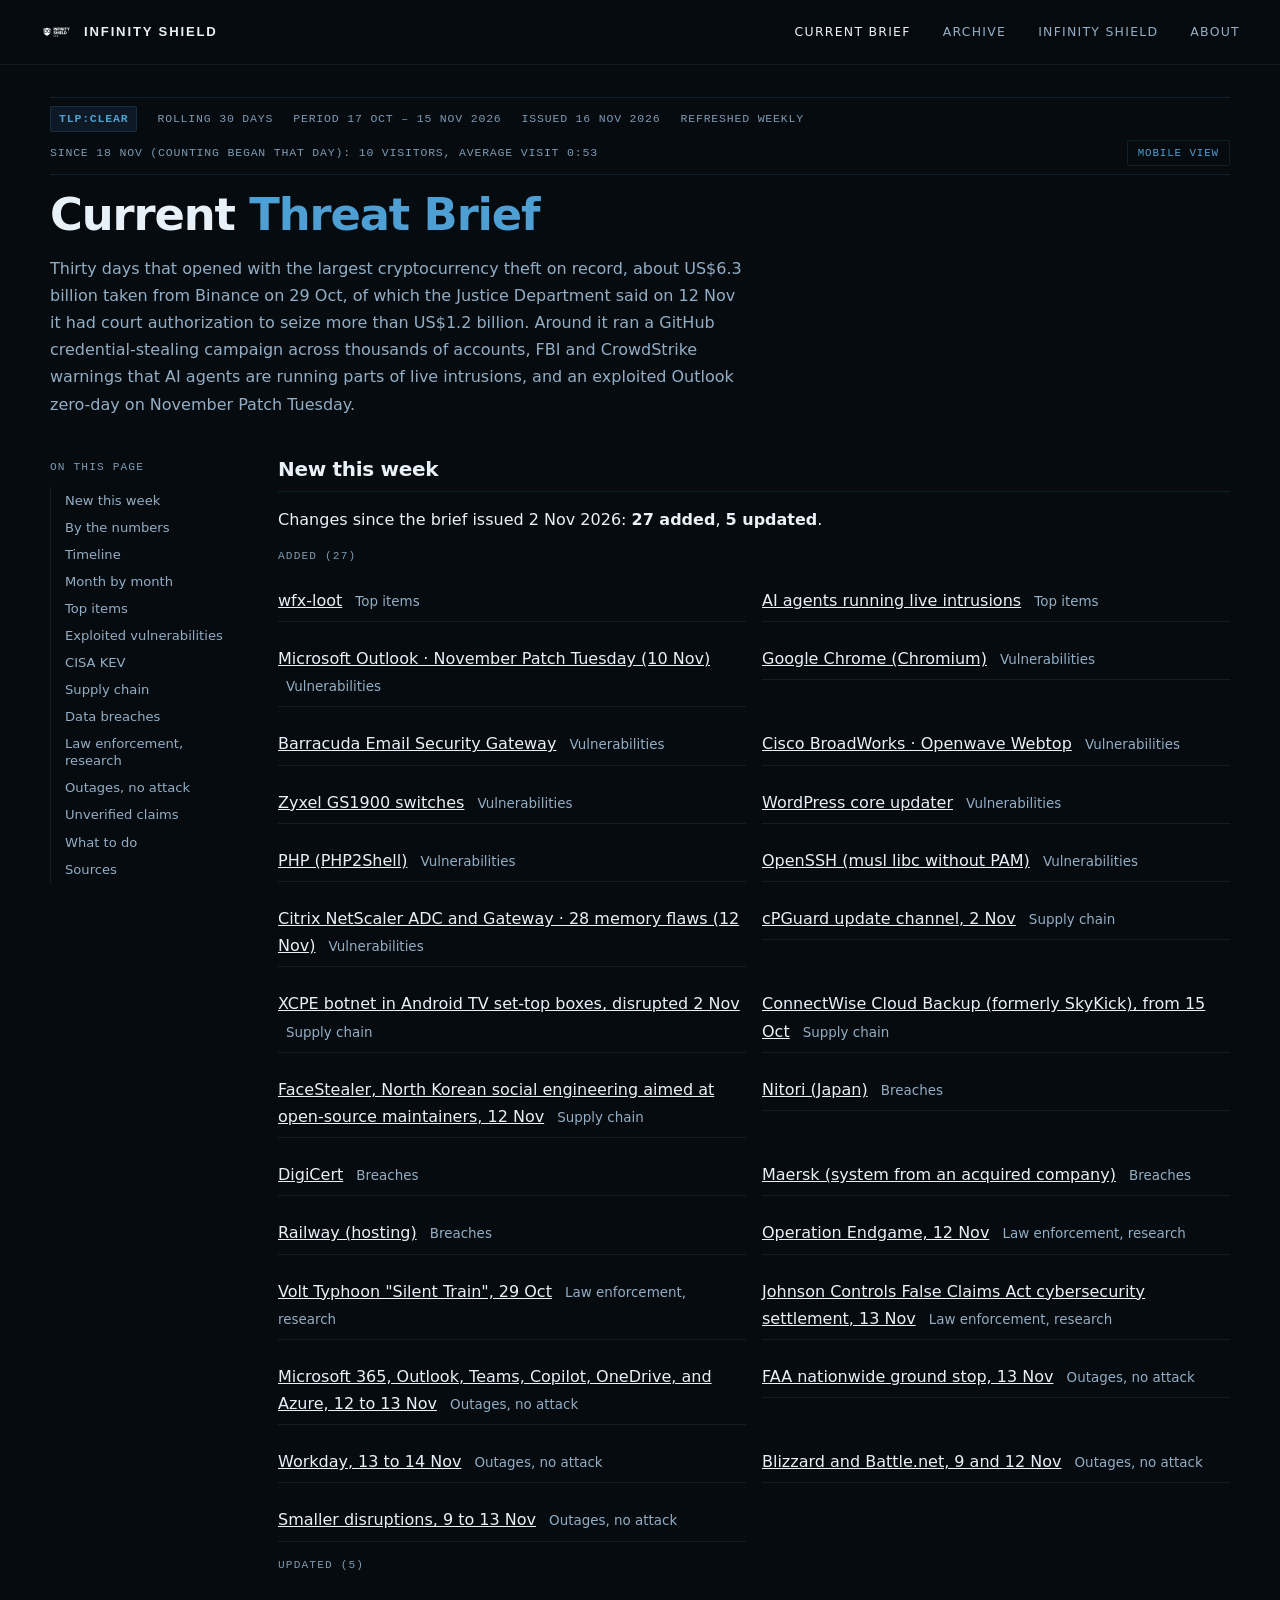
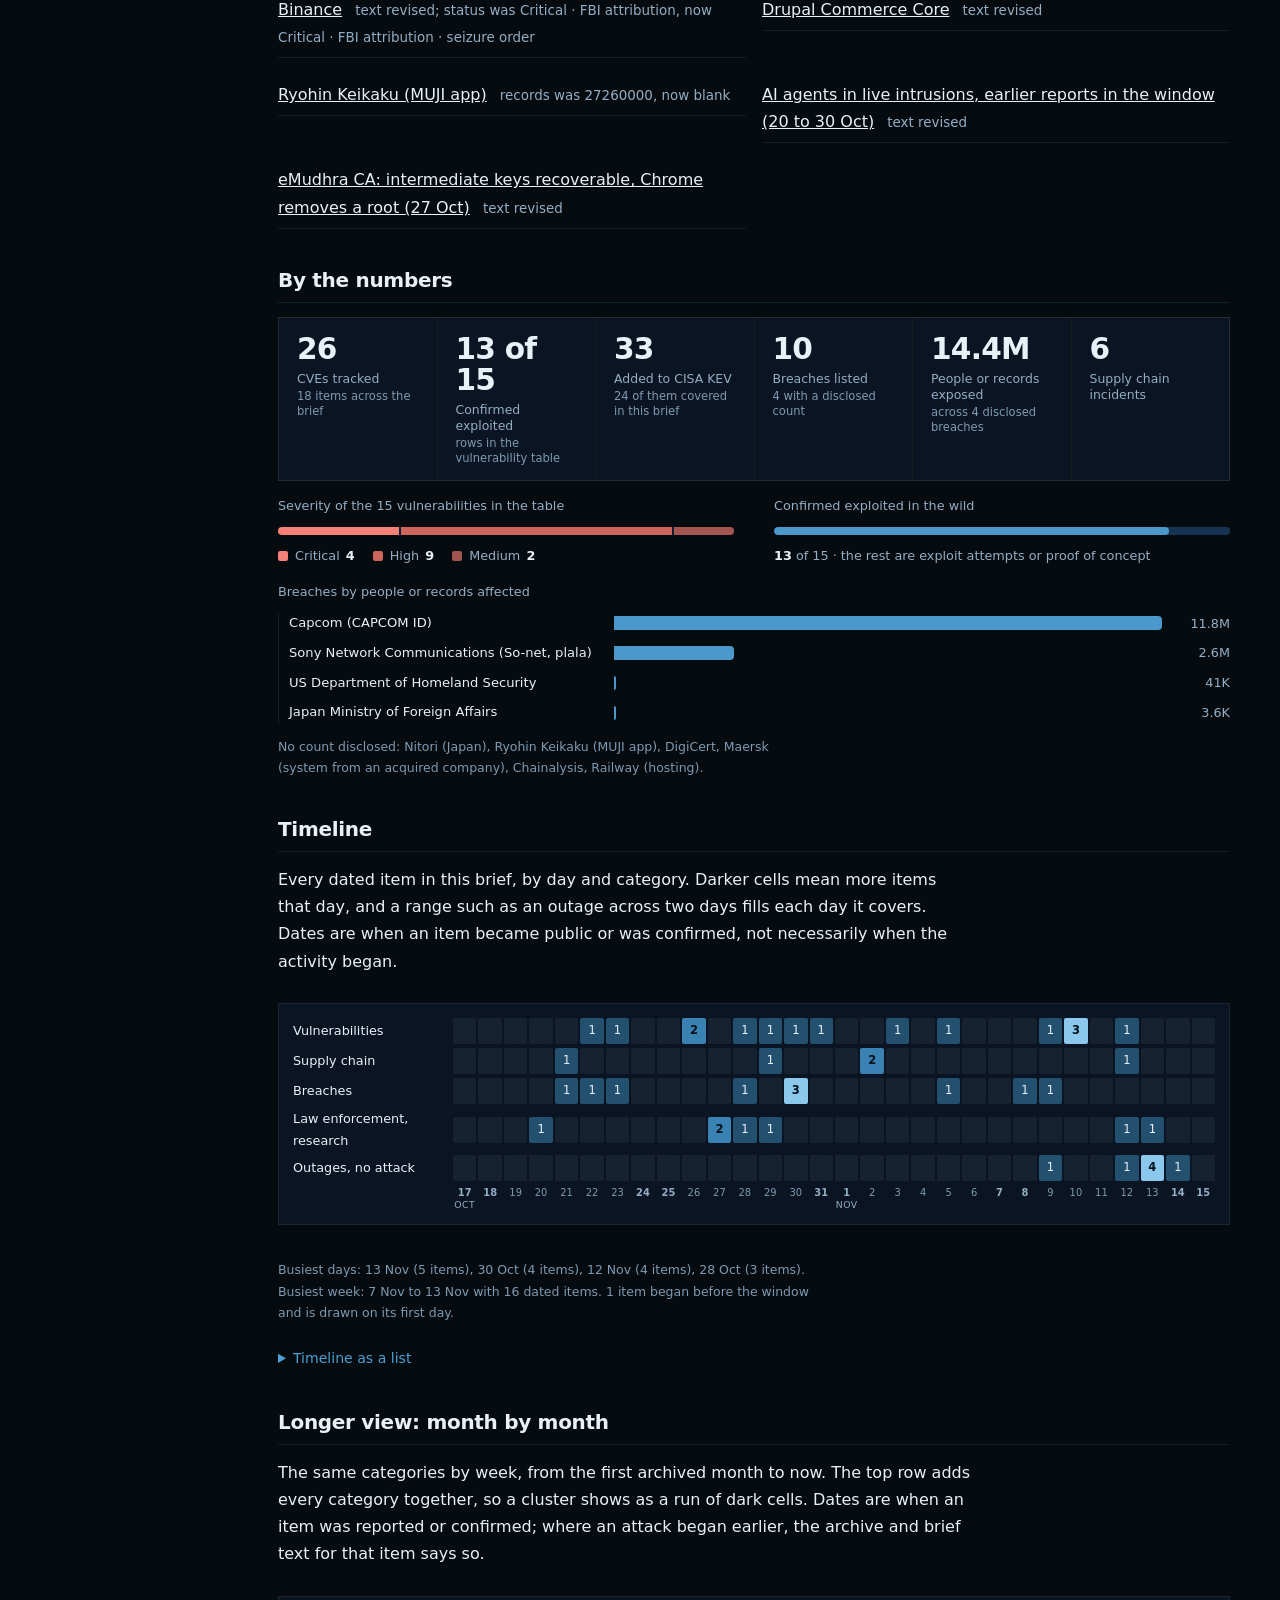
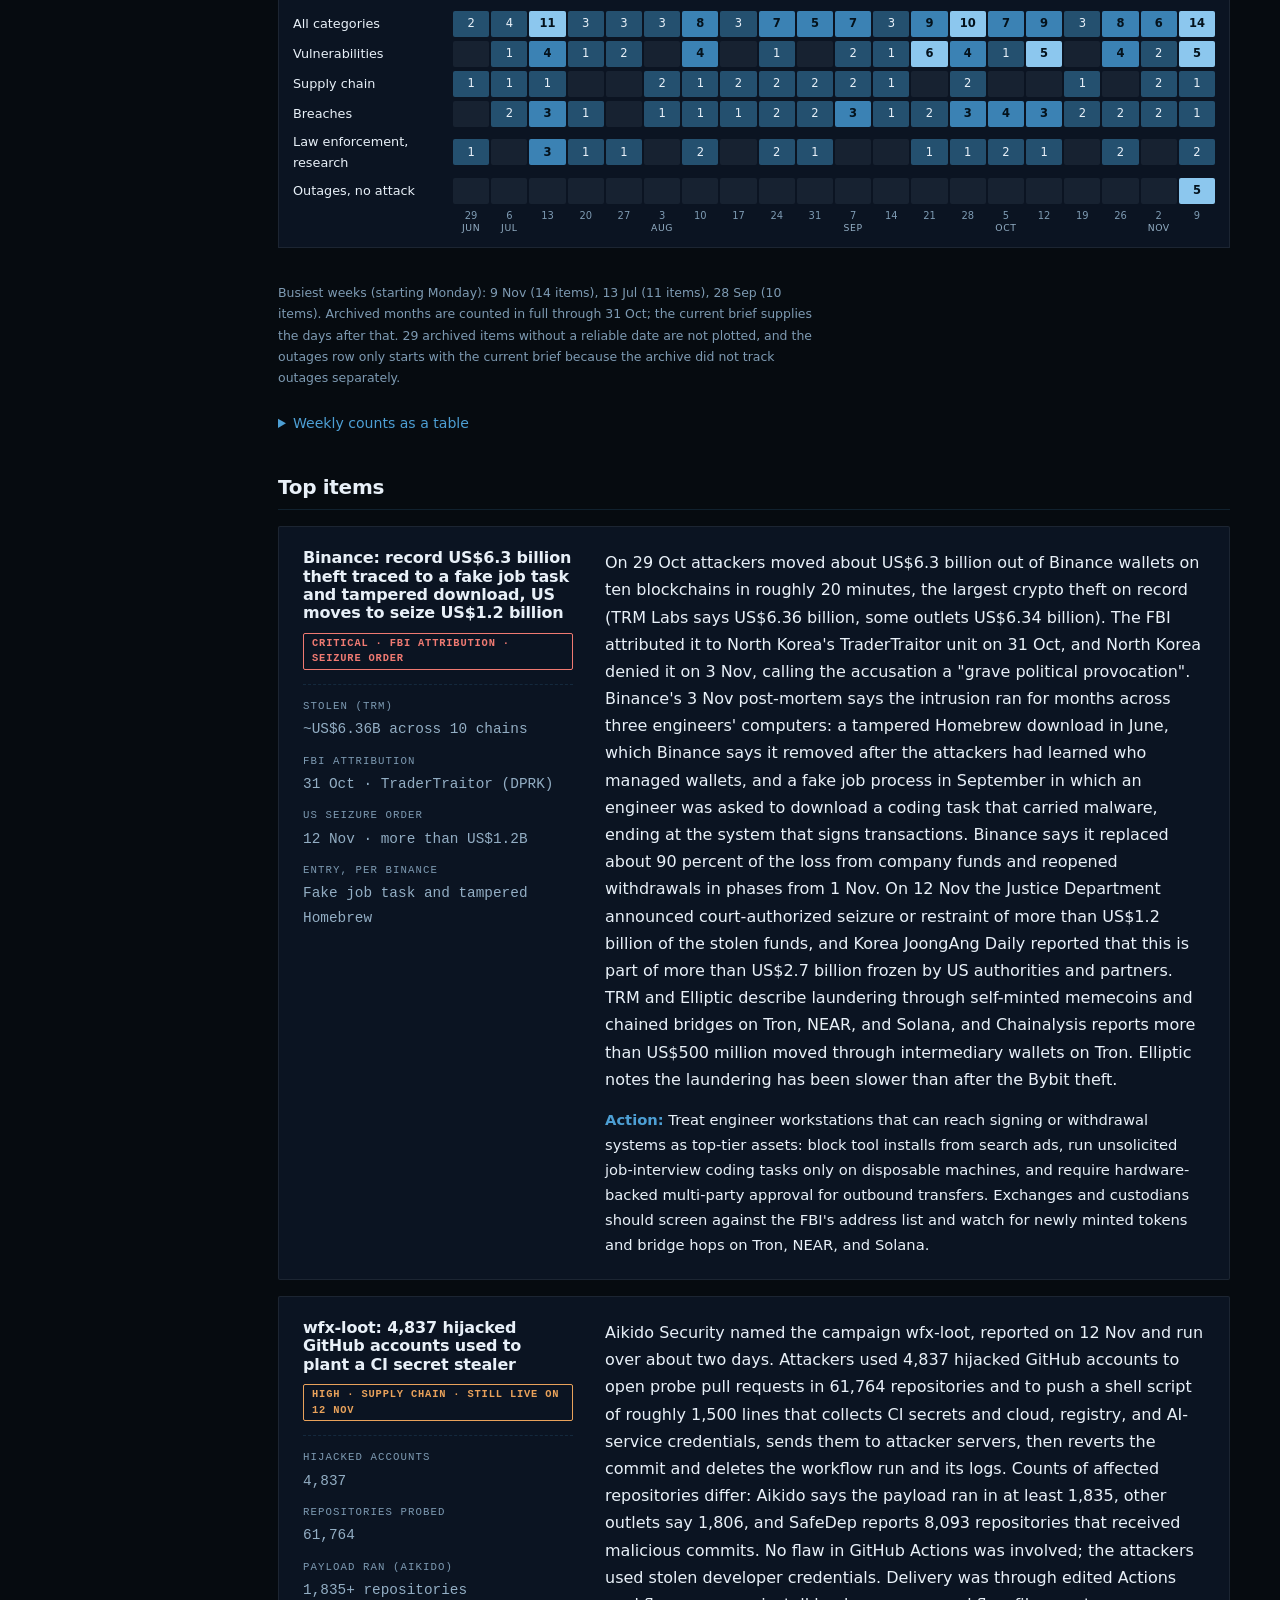
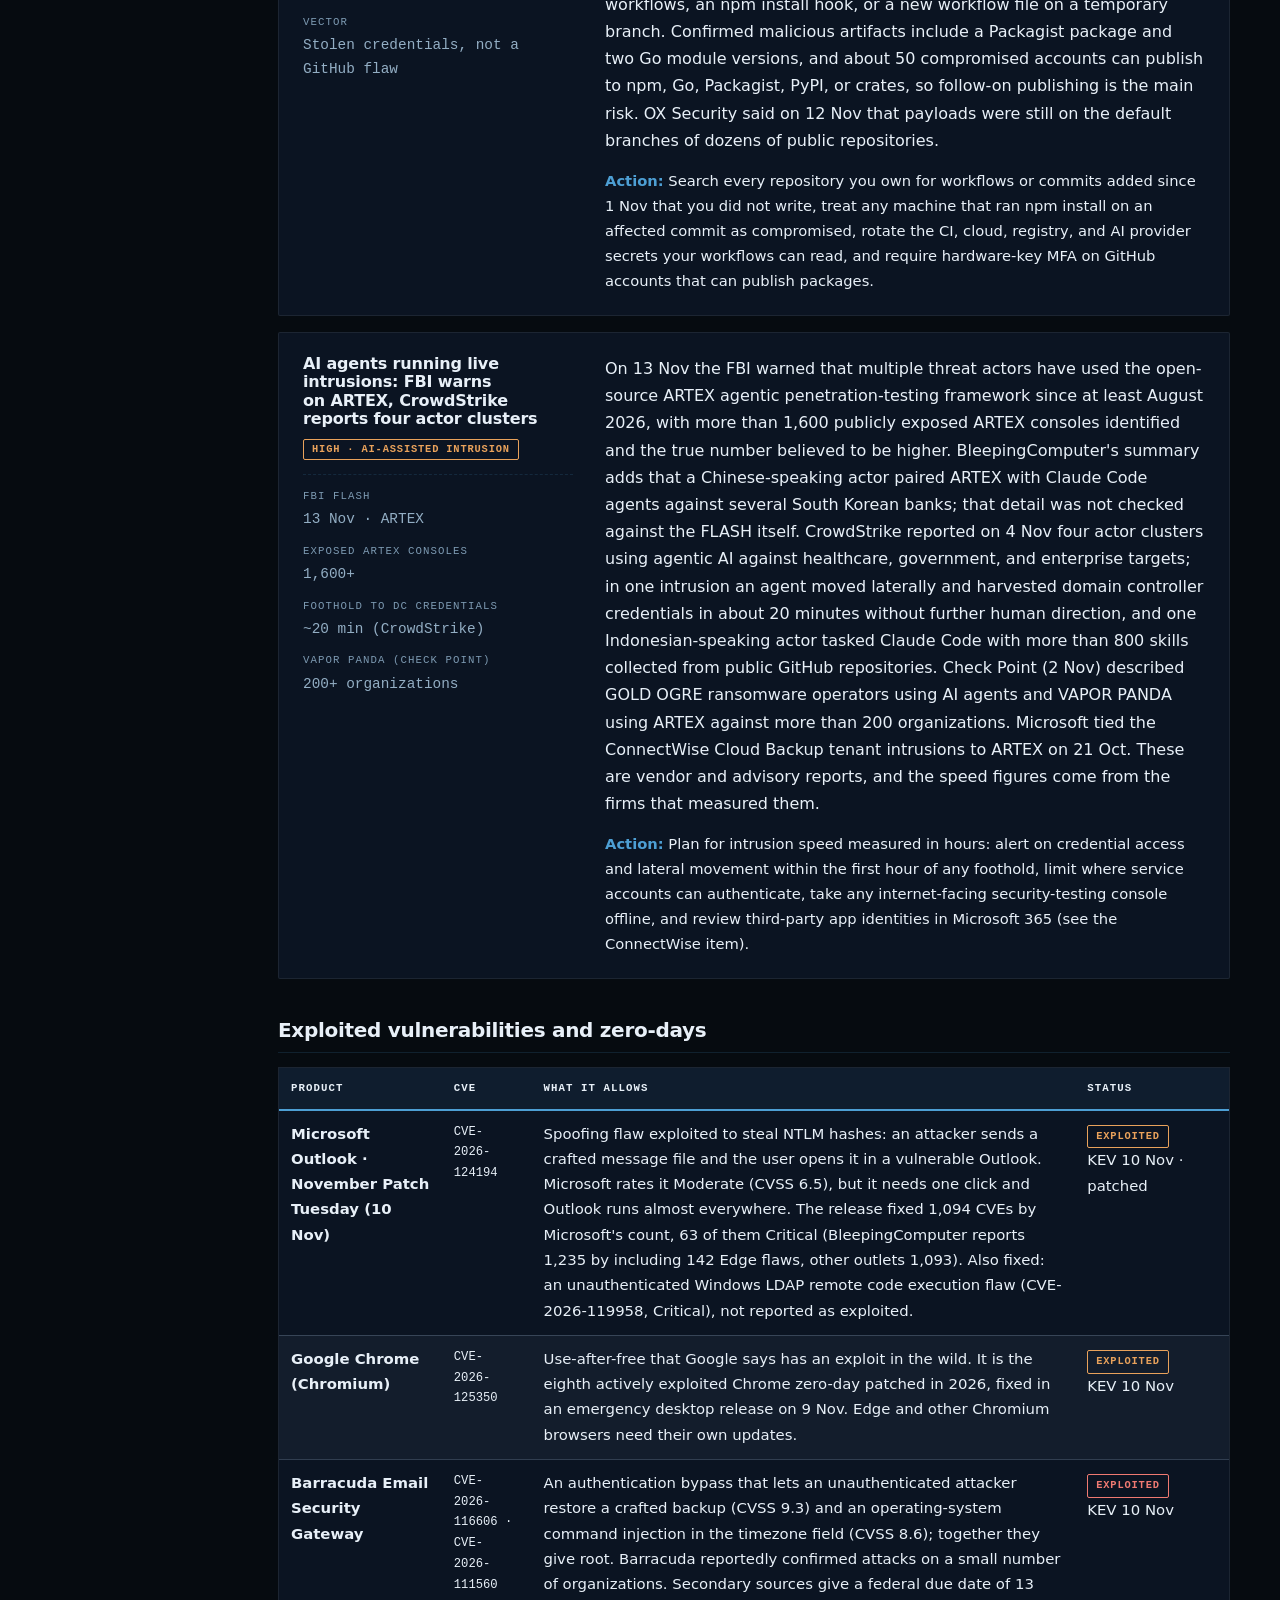
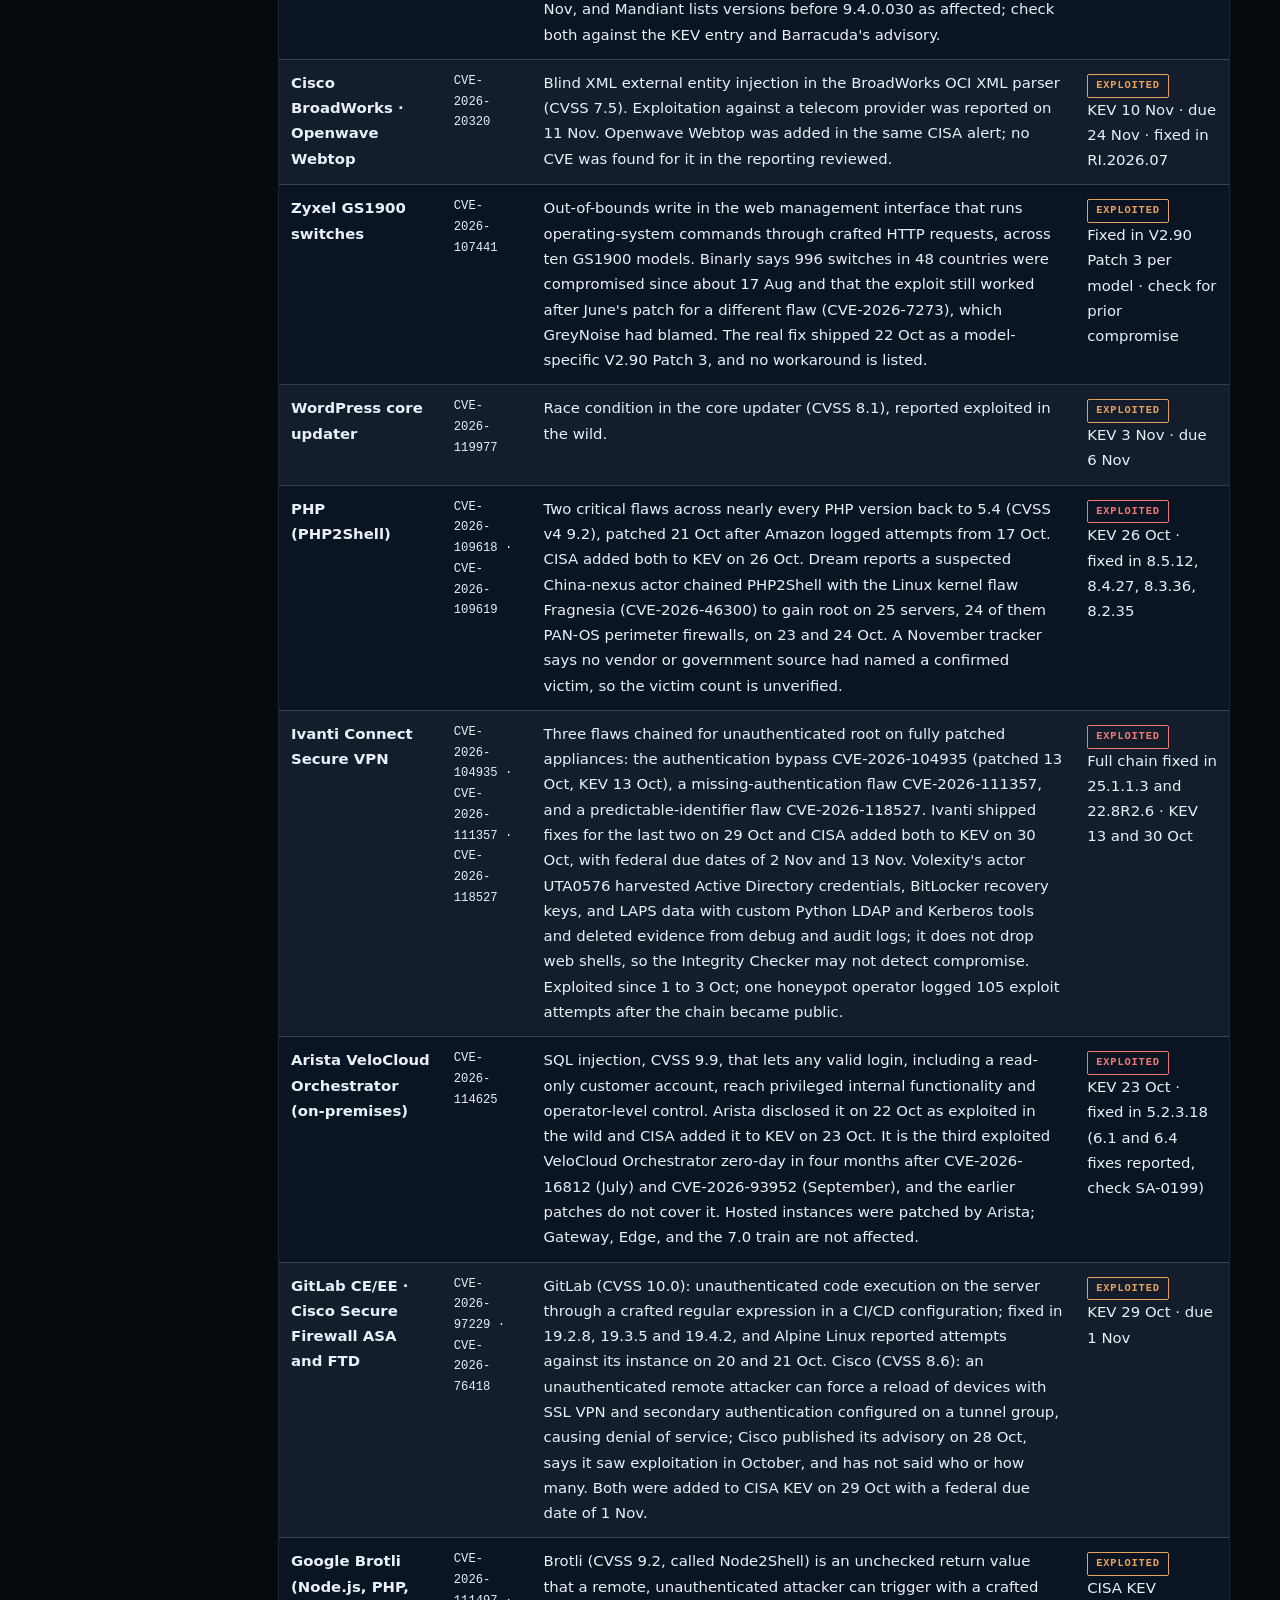
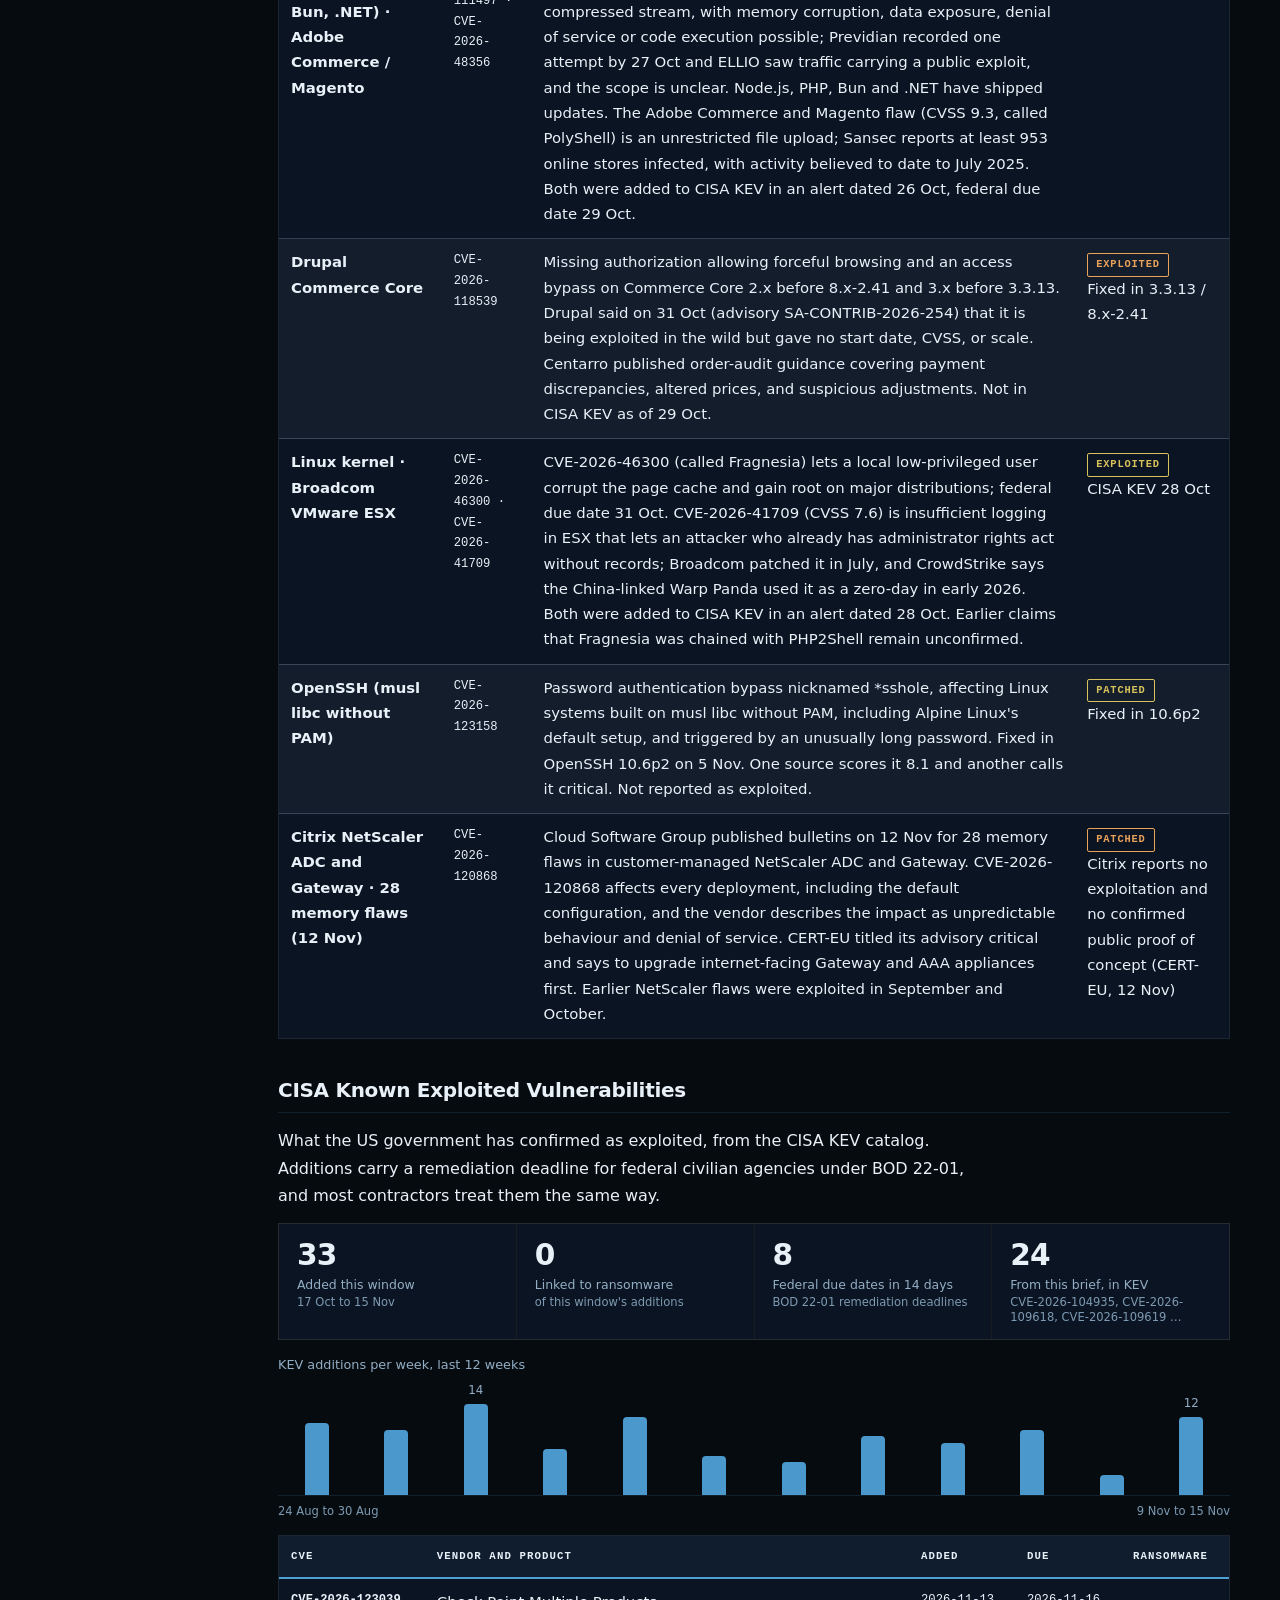
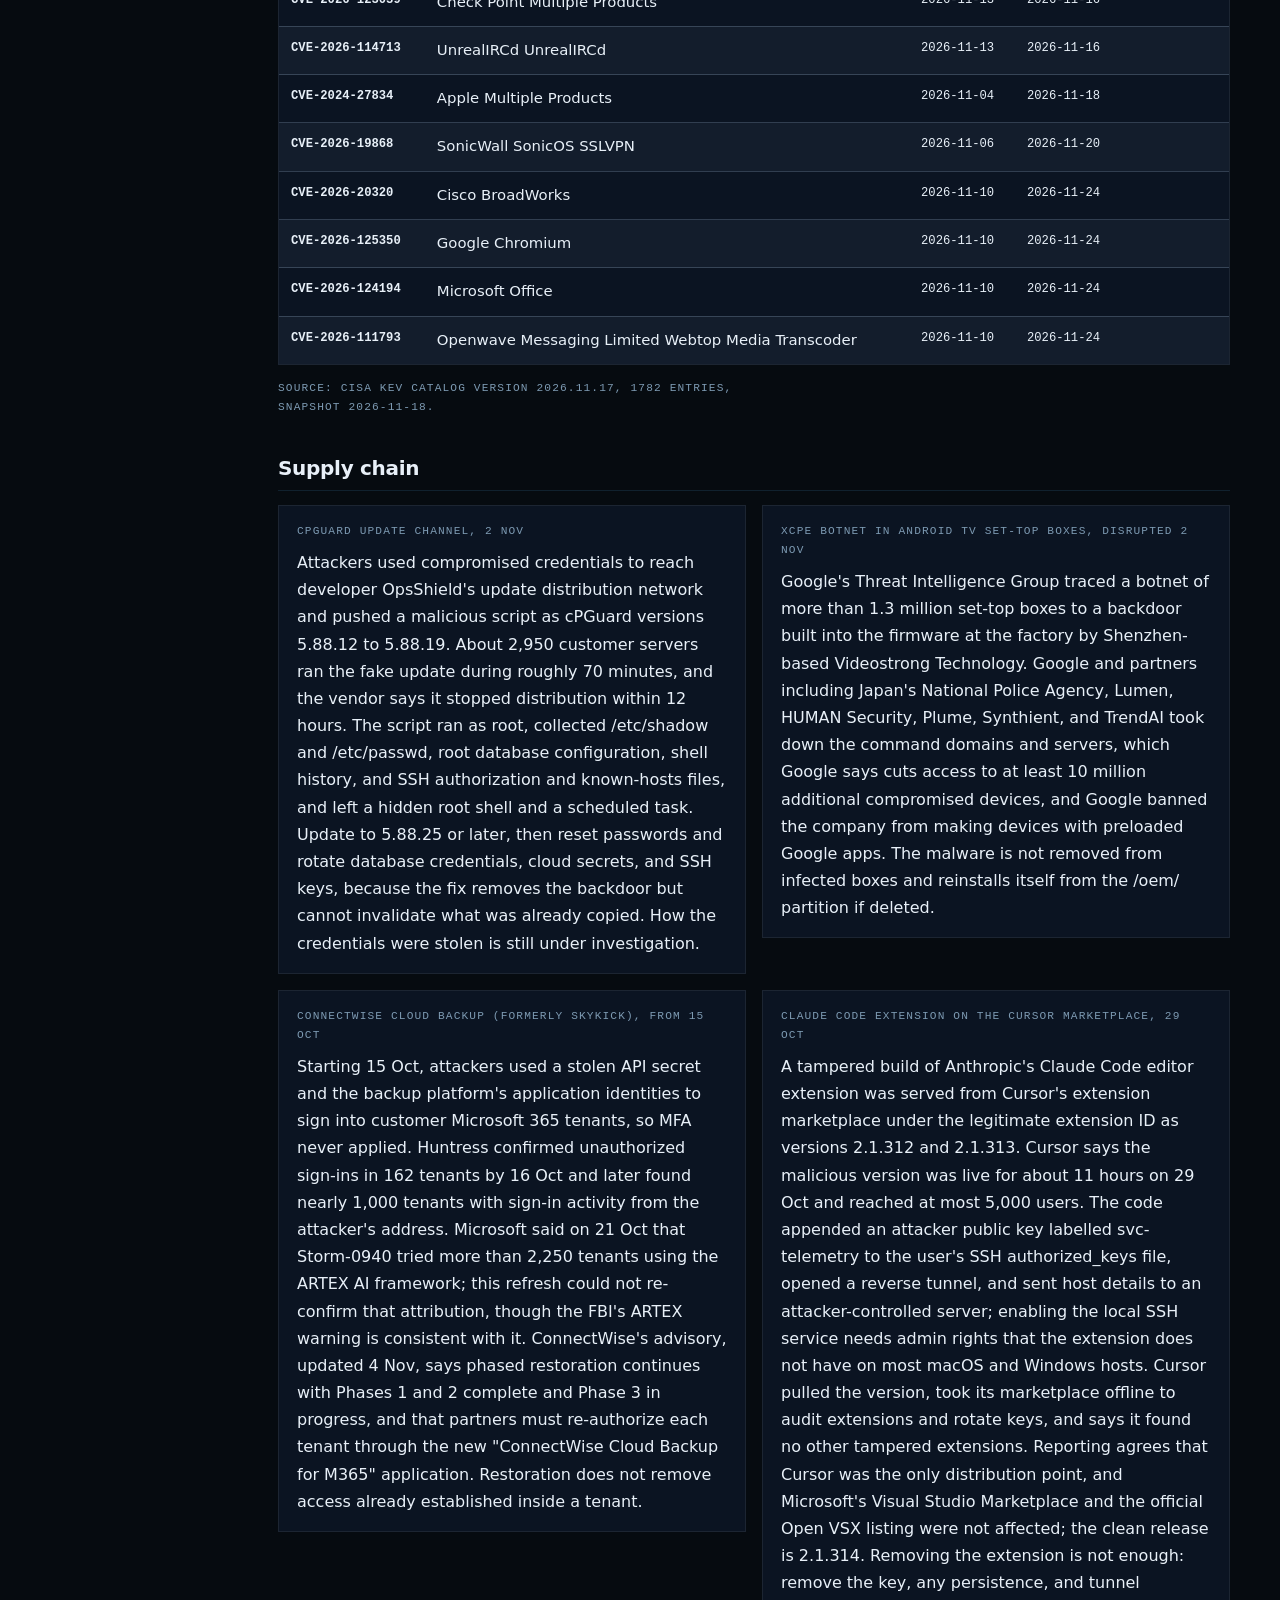
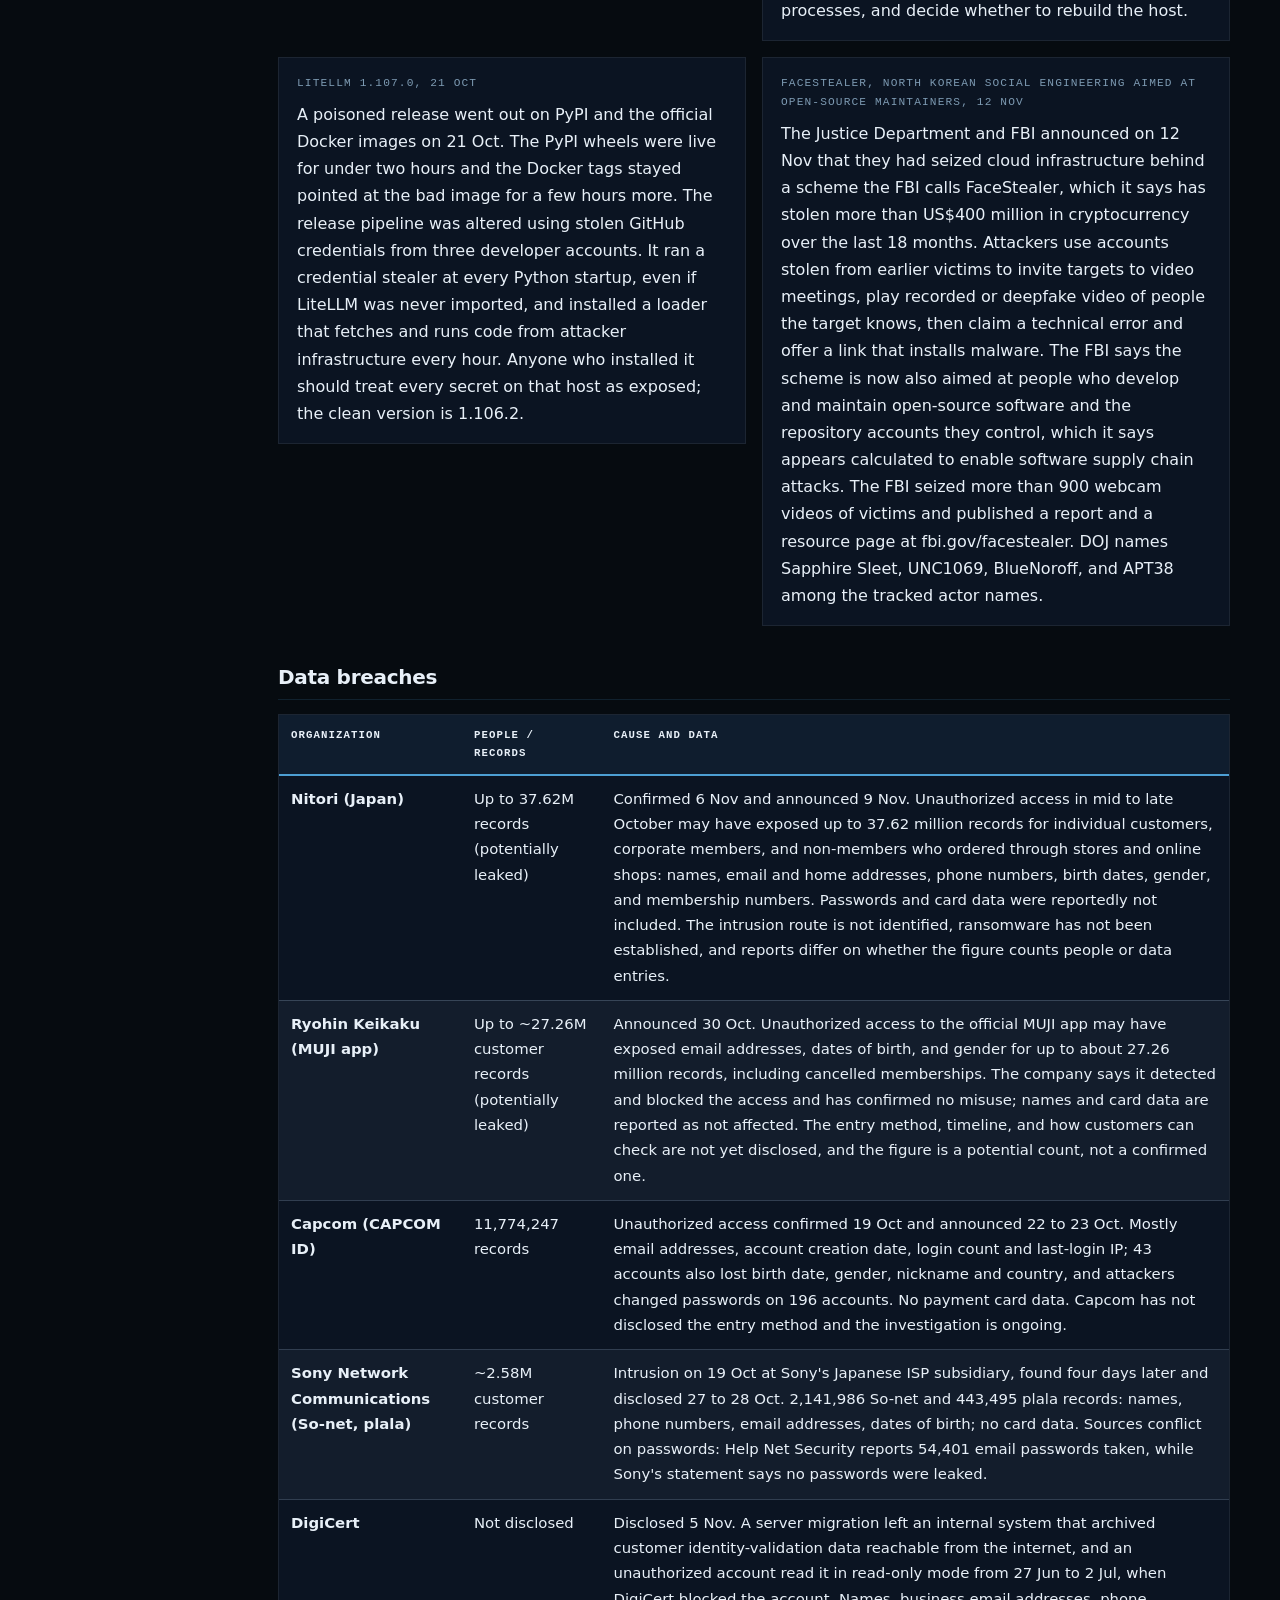
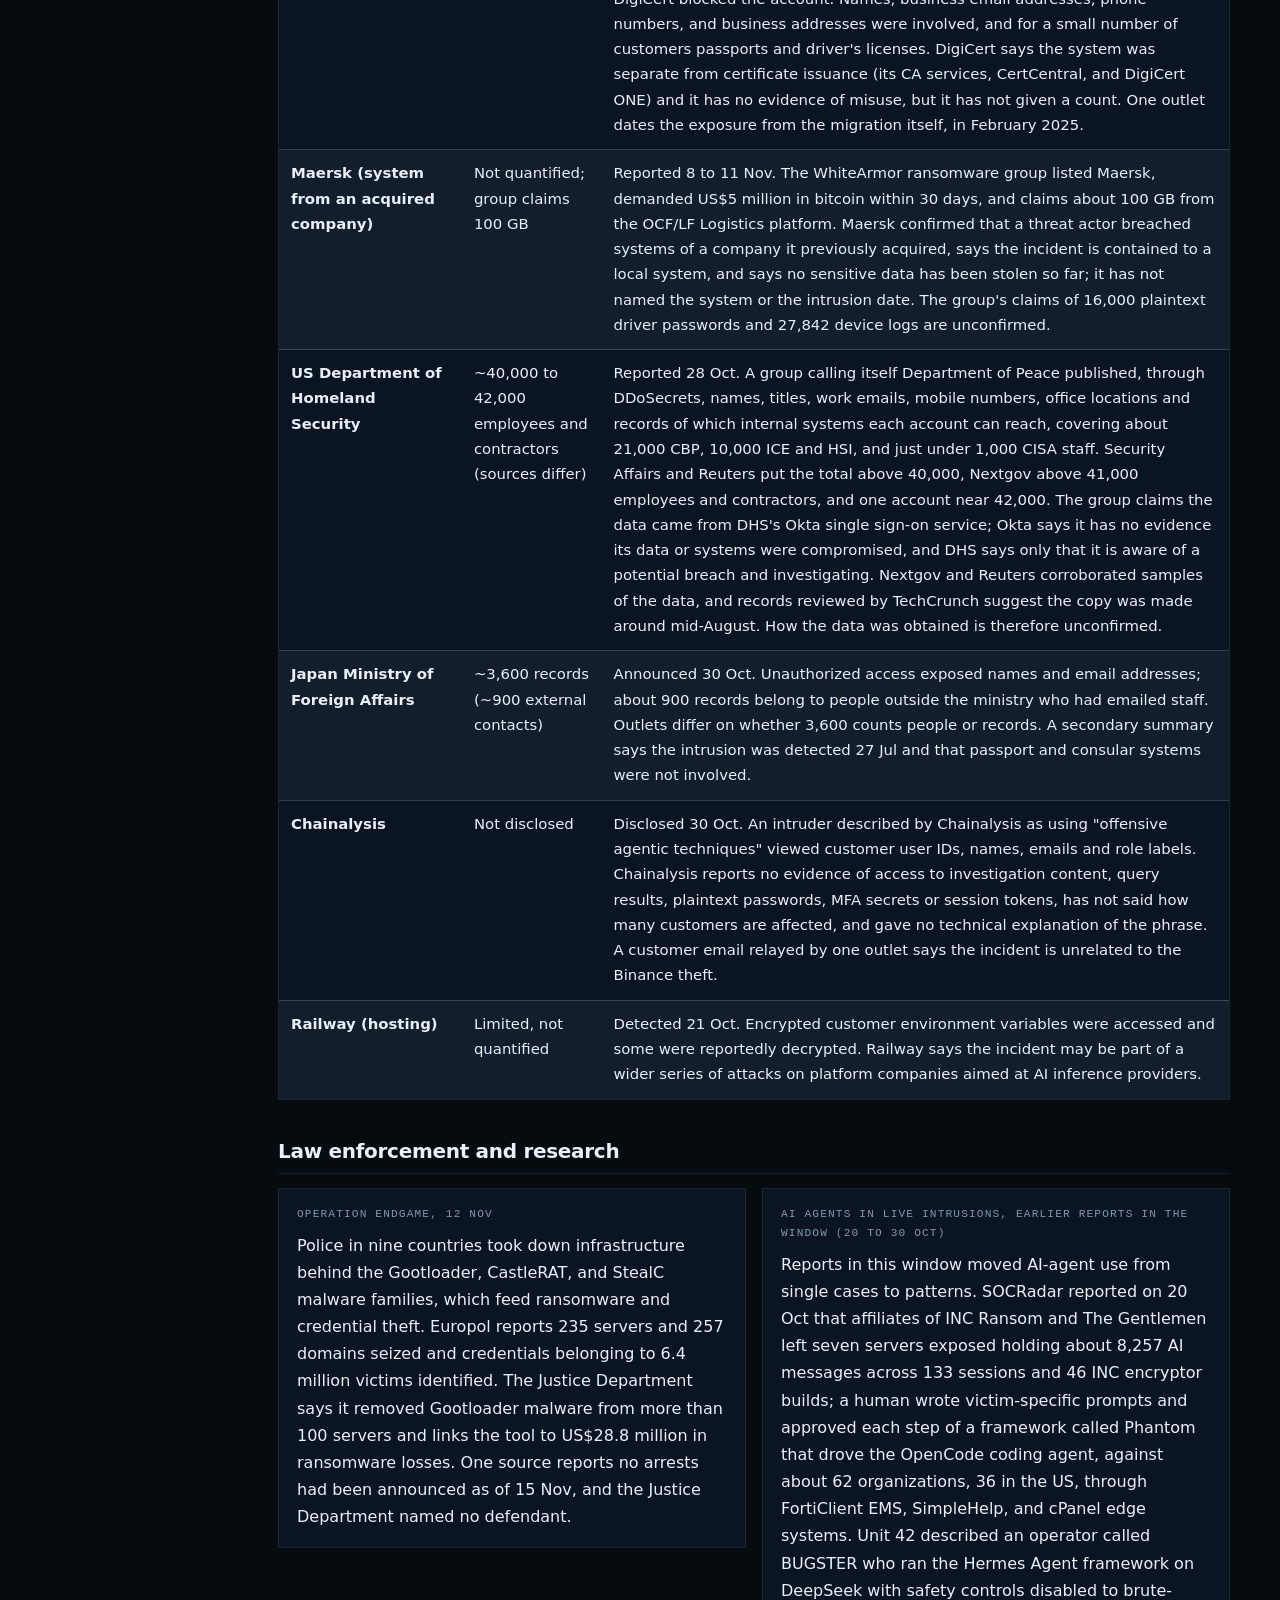
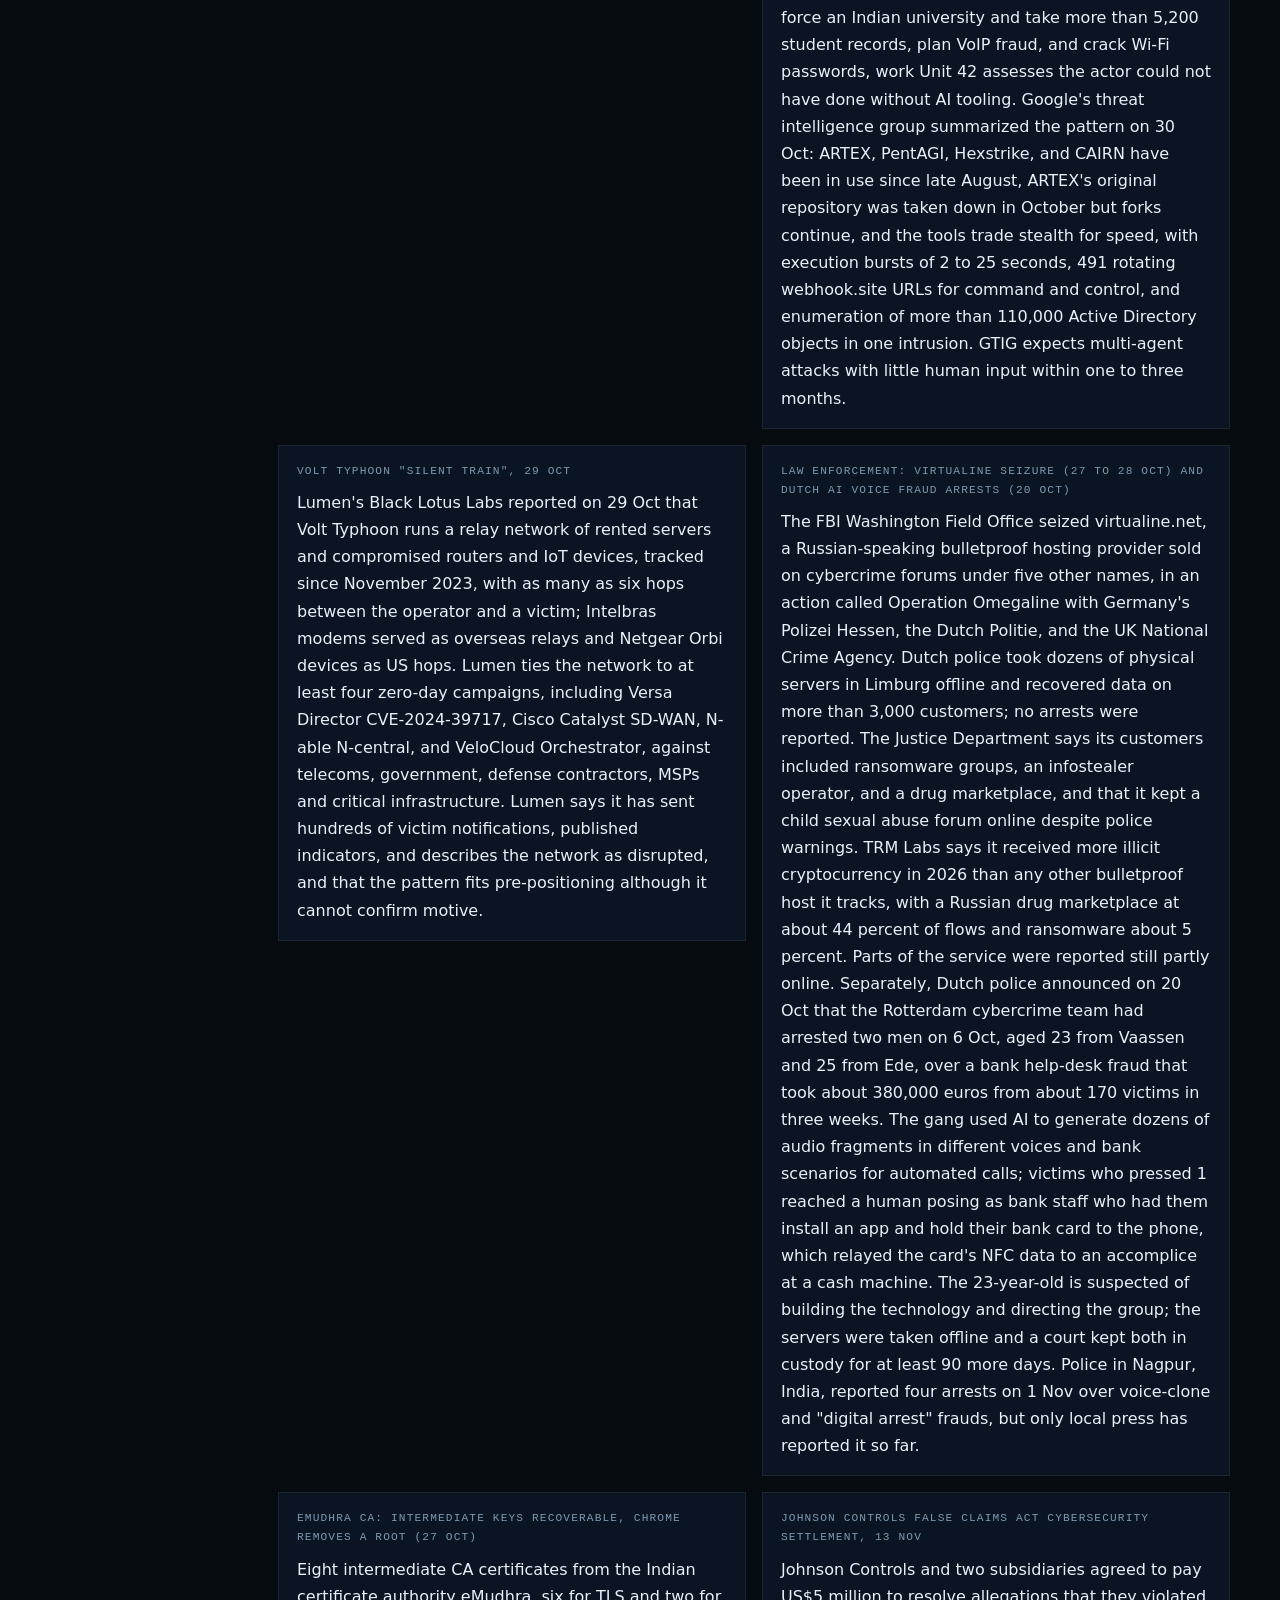
==== commit 924e1451: "Brief: refresh visitor count" ====
--- a/index.html
+++ b/index.html
@@ -31,7 +31,7 @@
 </nav>
 <main id="main" class="wrap wide">
   <header>
-    <div class="marking"><span class="tlp">TLP:CLEAR</span><span>Rolling 30 days</span><span>Period 17 Oct – 15 Nov 2026</span><span>Issued 16 Nov 2026</span><span>Refreshed weekly</span><span>Since 18 Nov (counting began that day): 9 visitors, average visit 0:59</span><span class="viewtoggle"><a class="vt-m" href="#mobile-view">Mobile view</a><a class="vt-d" href="#desktop-view">Desktop view</a></span></div>
+    <div class="marking"><span class="tlp">TLP:CLEAR</span><span>Rolling 30 days</span><span>Period 17 Oct – 15 Nov 2026</span><span>Issued 16 Nov 2026</span><span>Refreshed weekly</span><span>Since 18 Nov (counting began that day): 10 visitors, average visit 0:53</span><span class="viewtoggle"><a class="vt-m" href="#mobile-view">Mobile view</a><a class="vt-d" href="#desktop-view">Desktop view</a></span></div>
     <h1>Current <span>Threat Brief</span></h1>
     <p class="lede">Thirty days that opened with the largest cryptocurrency theft on record, about US$6.3 billion taken from Binance on 29 Oct, of which the Justice Department said on 12 Nov it had court authorization to seize more than US$1.2 billion. Around it ran a GitHub credential-stealing campaign across thousands of accounts, FBI and CrowdStrike warnings that AI agents are running parts of live intrusions, and an exploited Outlook zero-day on November Patch Tuesday.</p>
   </header>
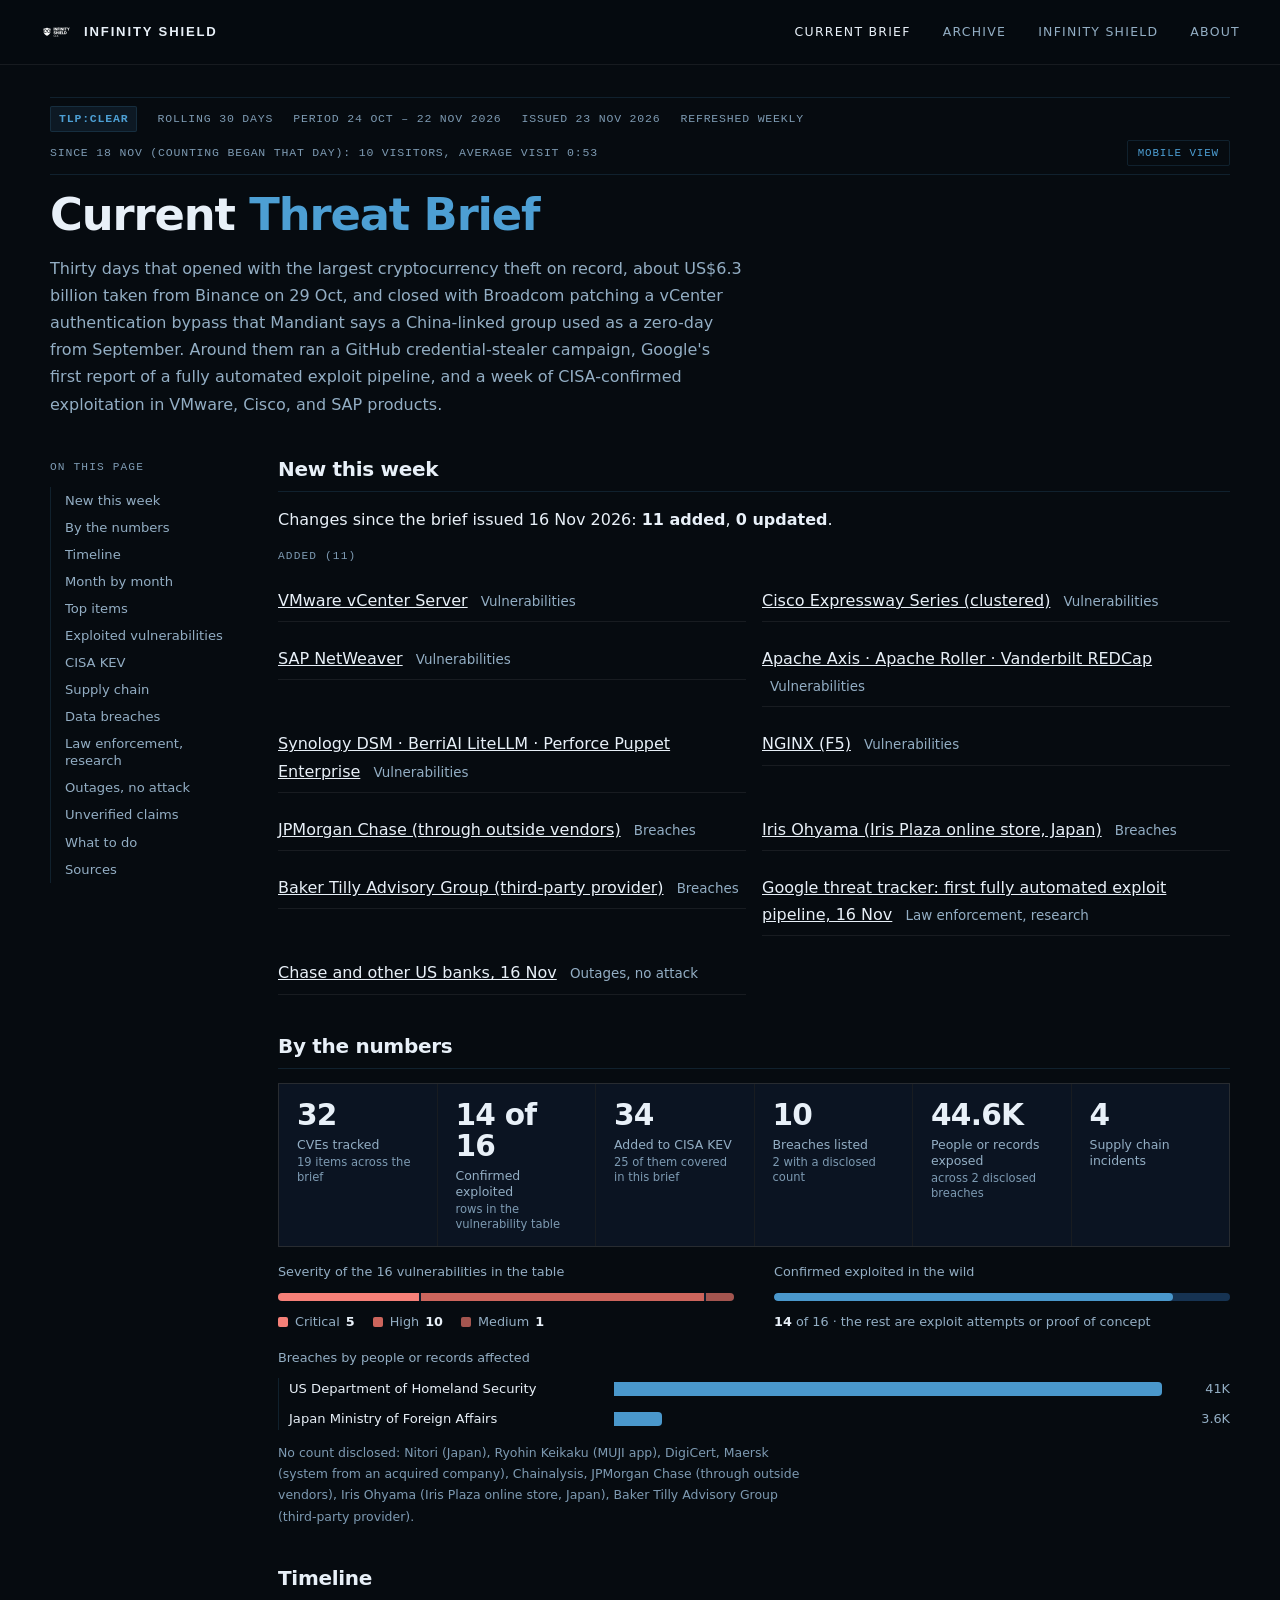
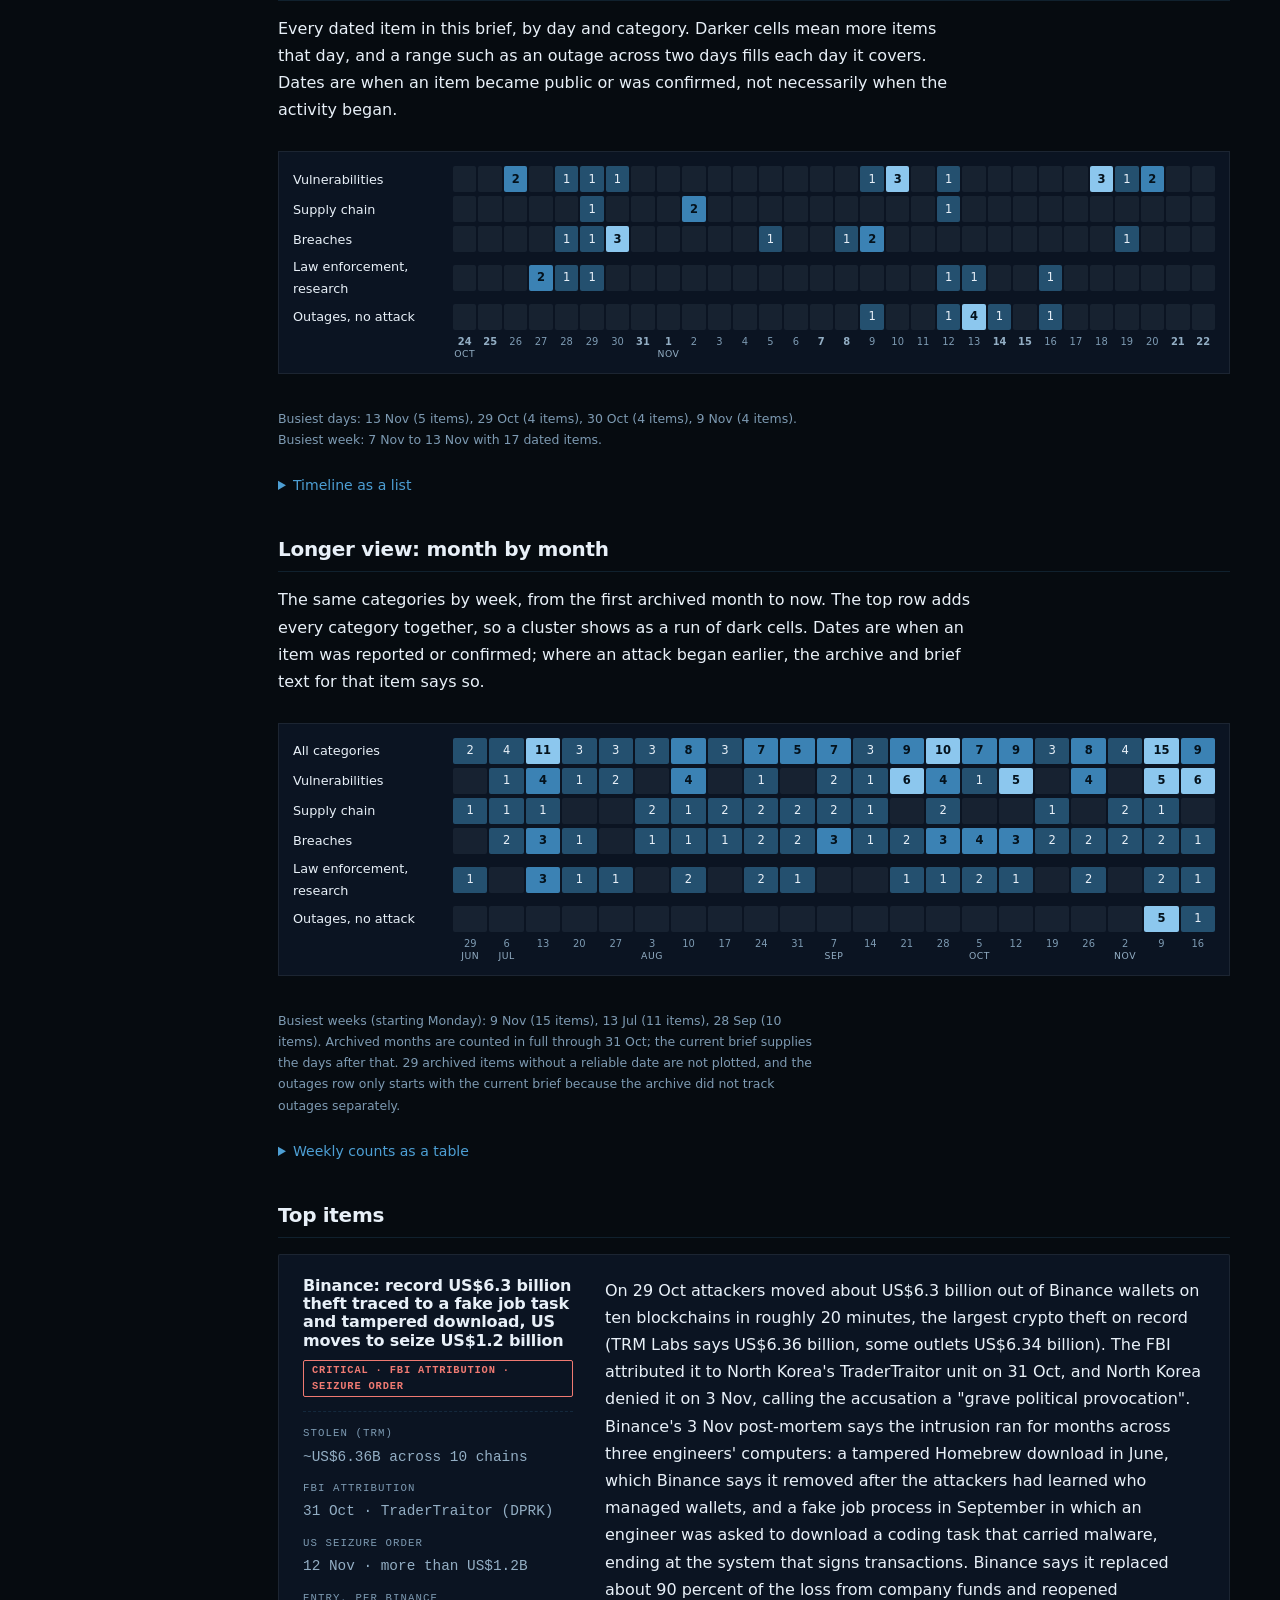
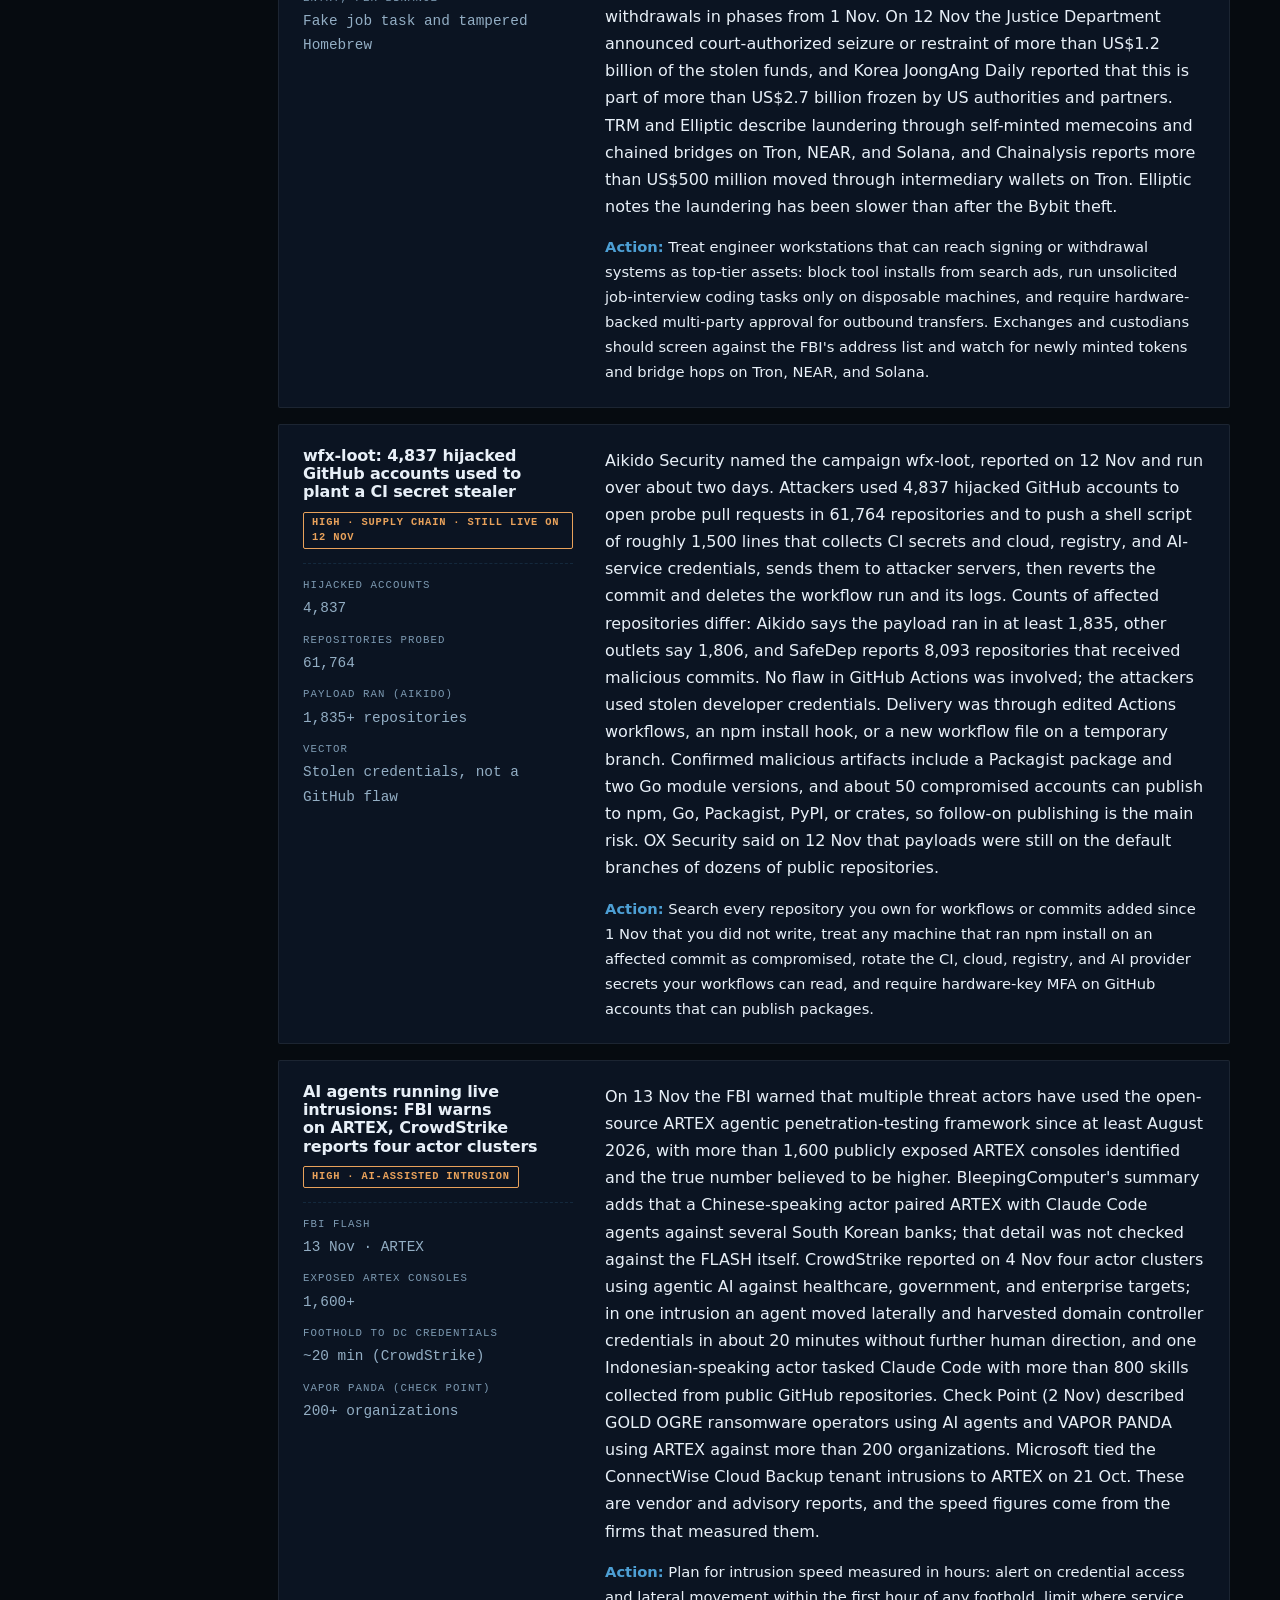
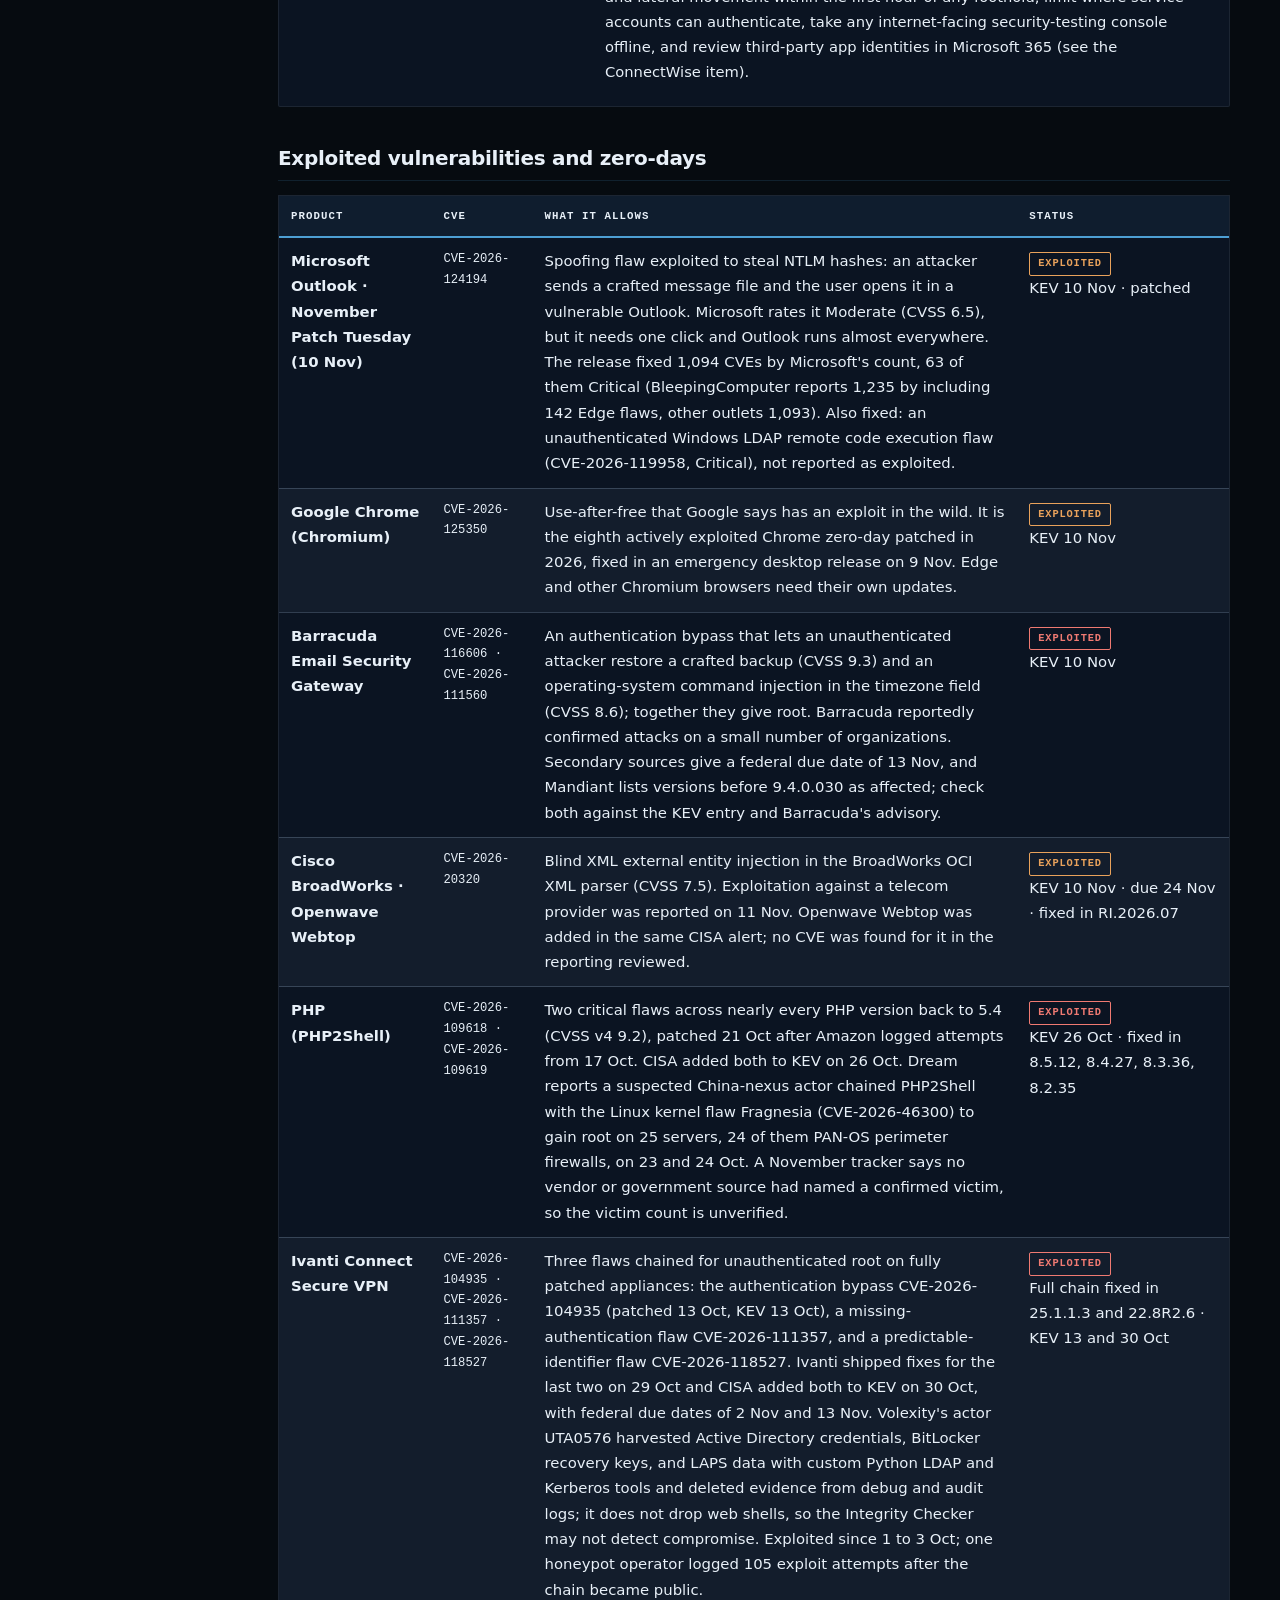
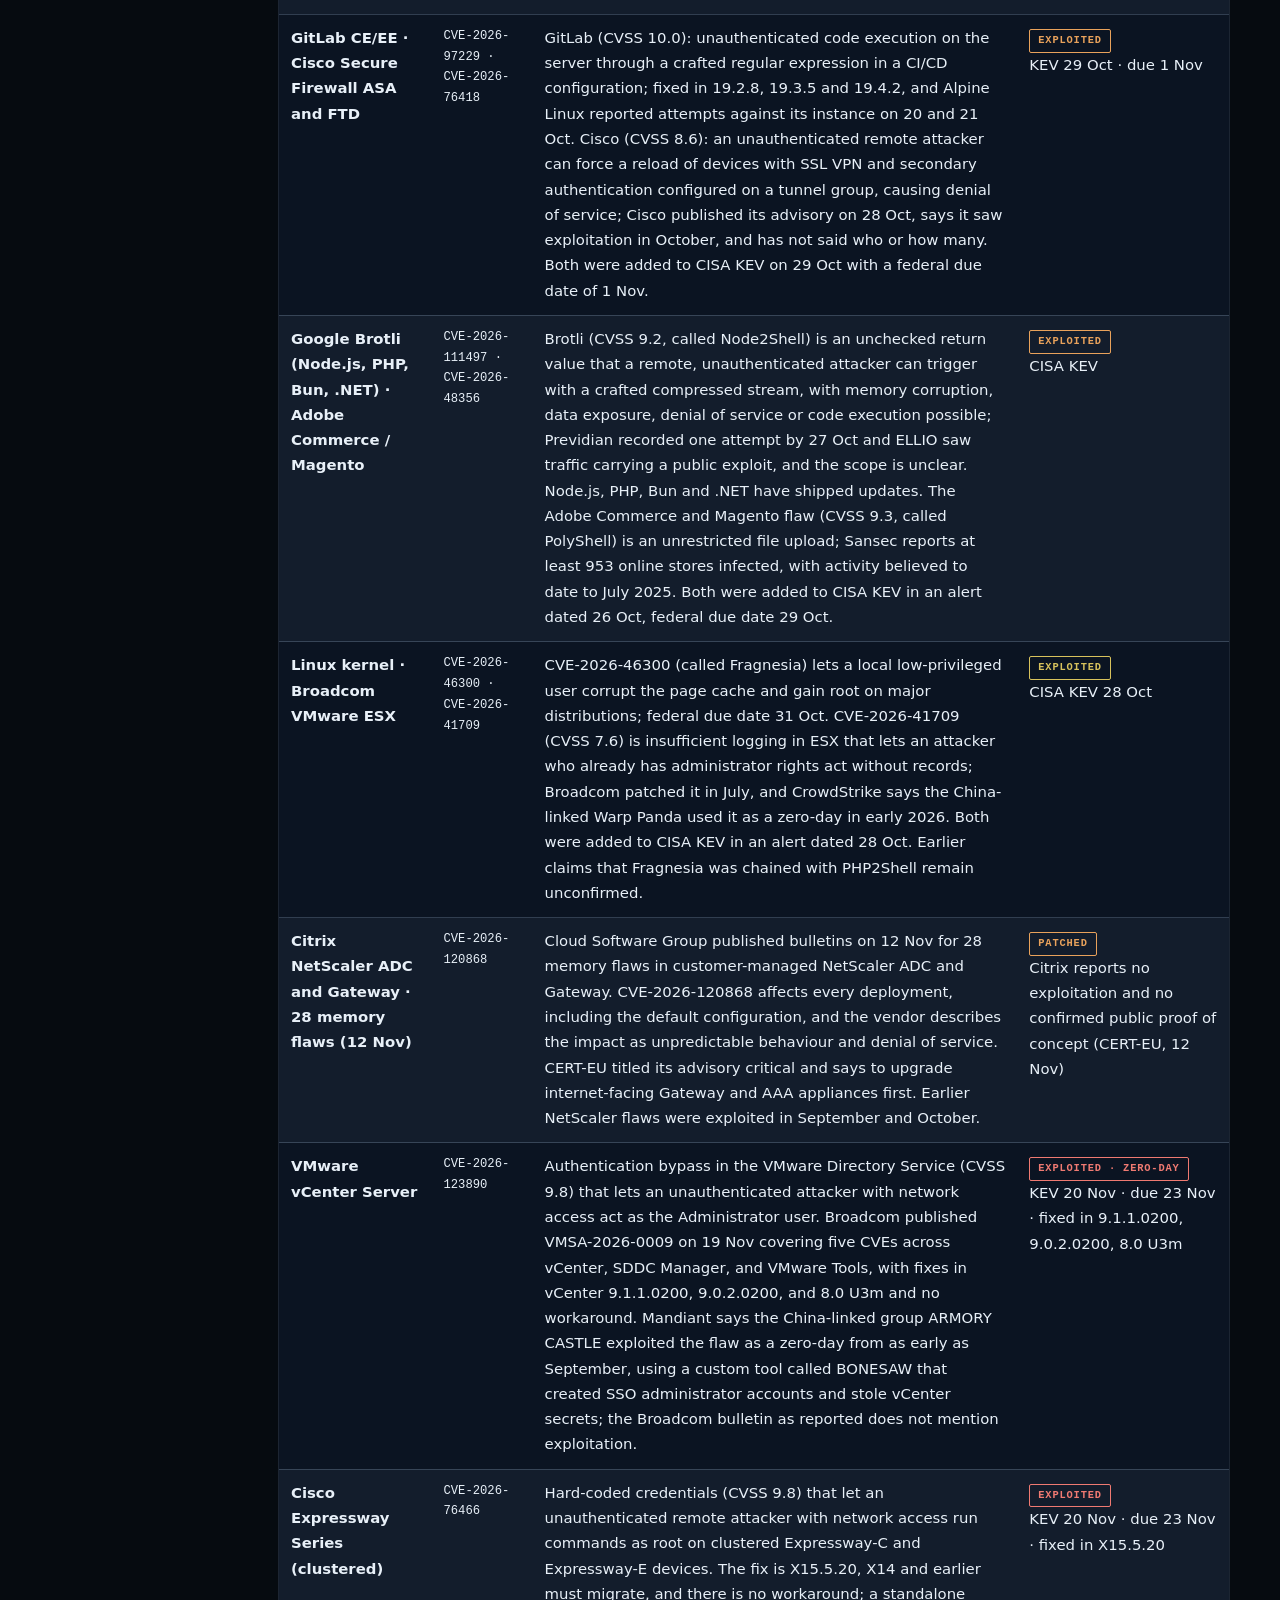
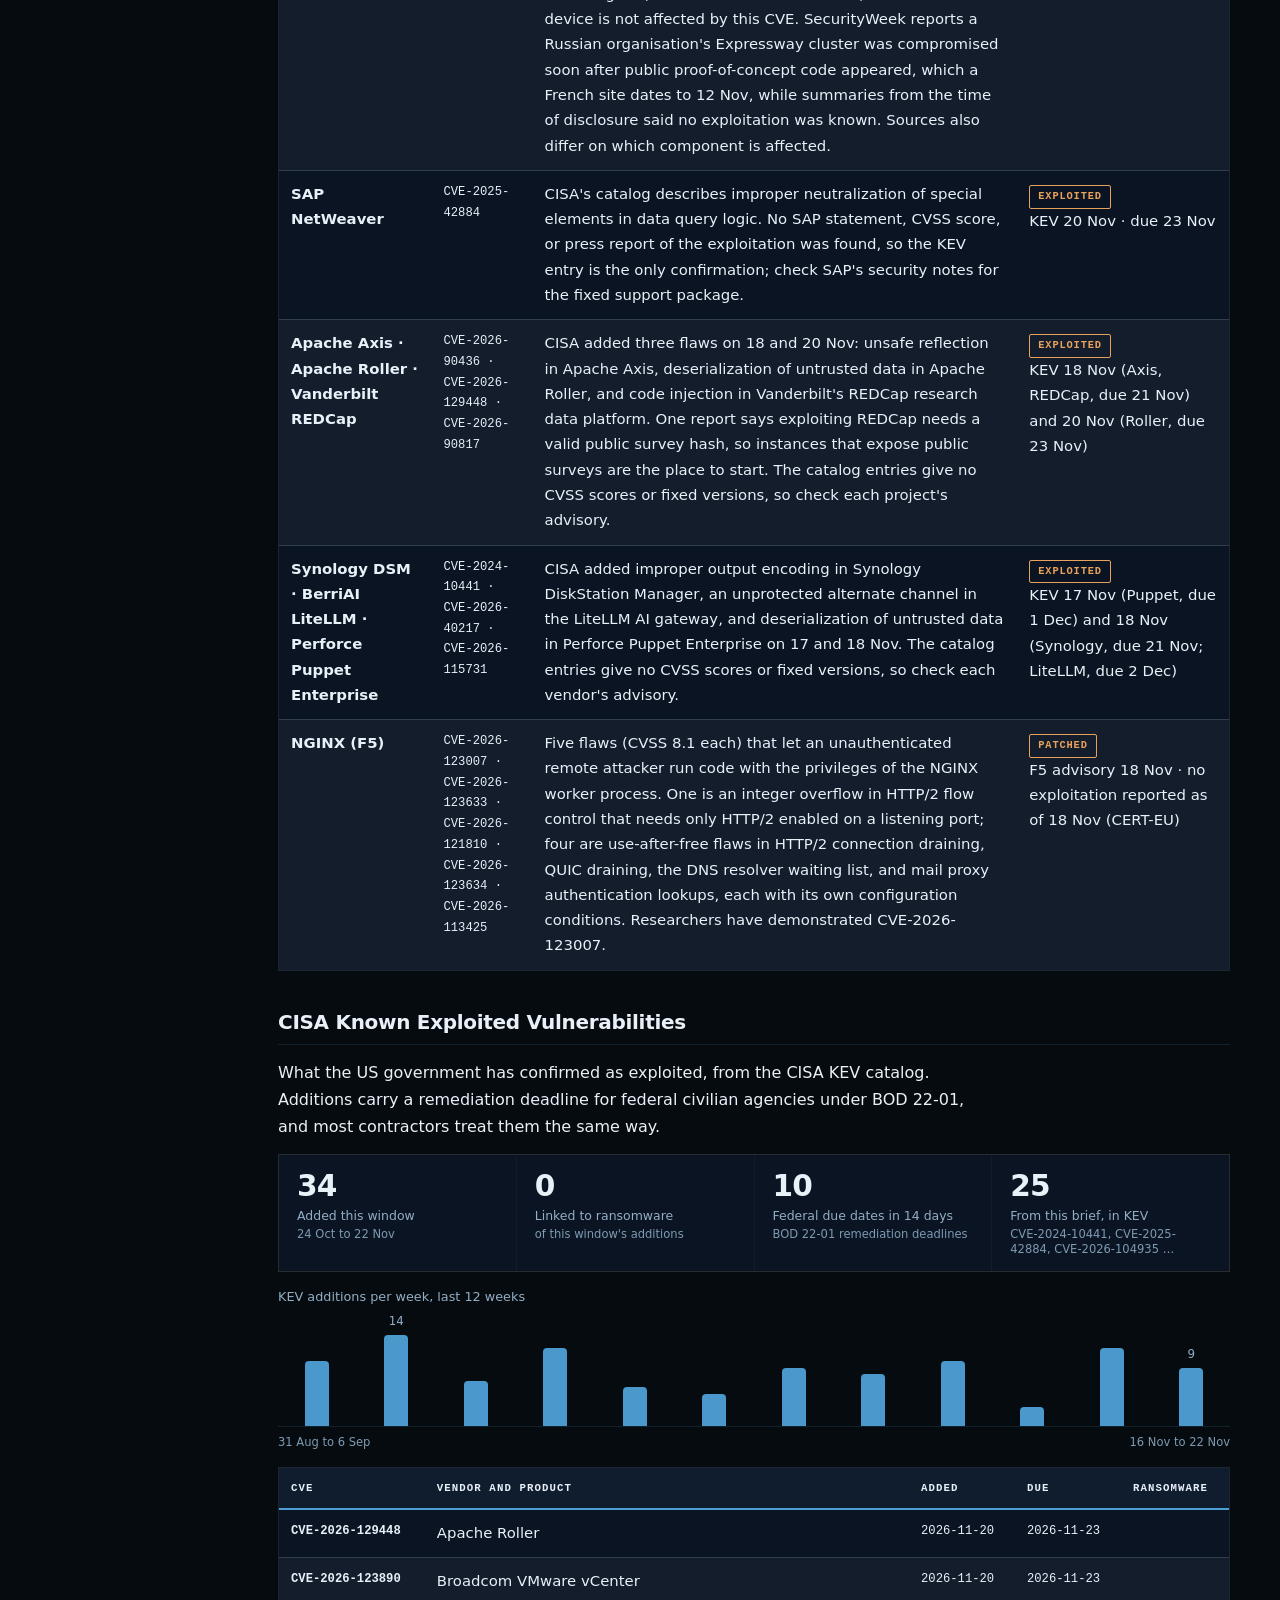
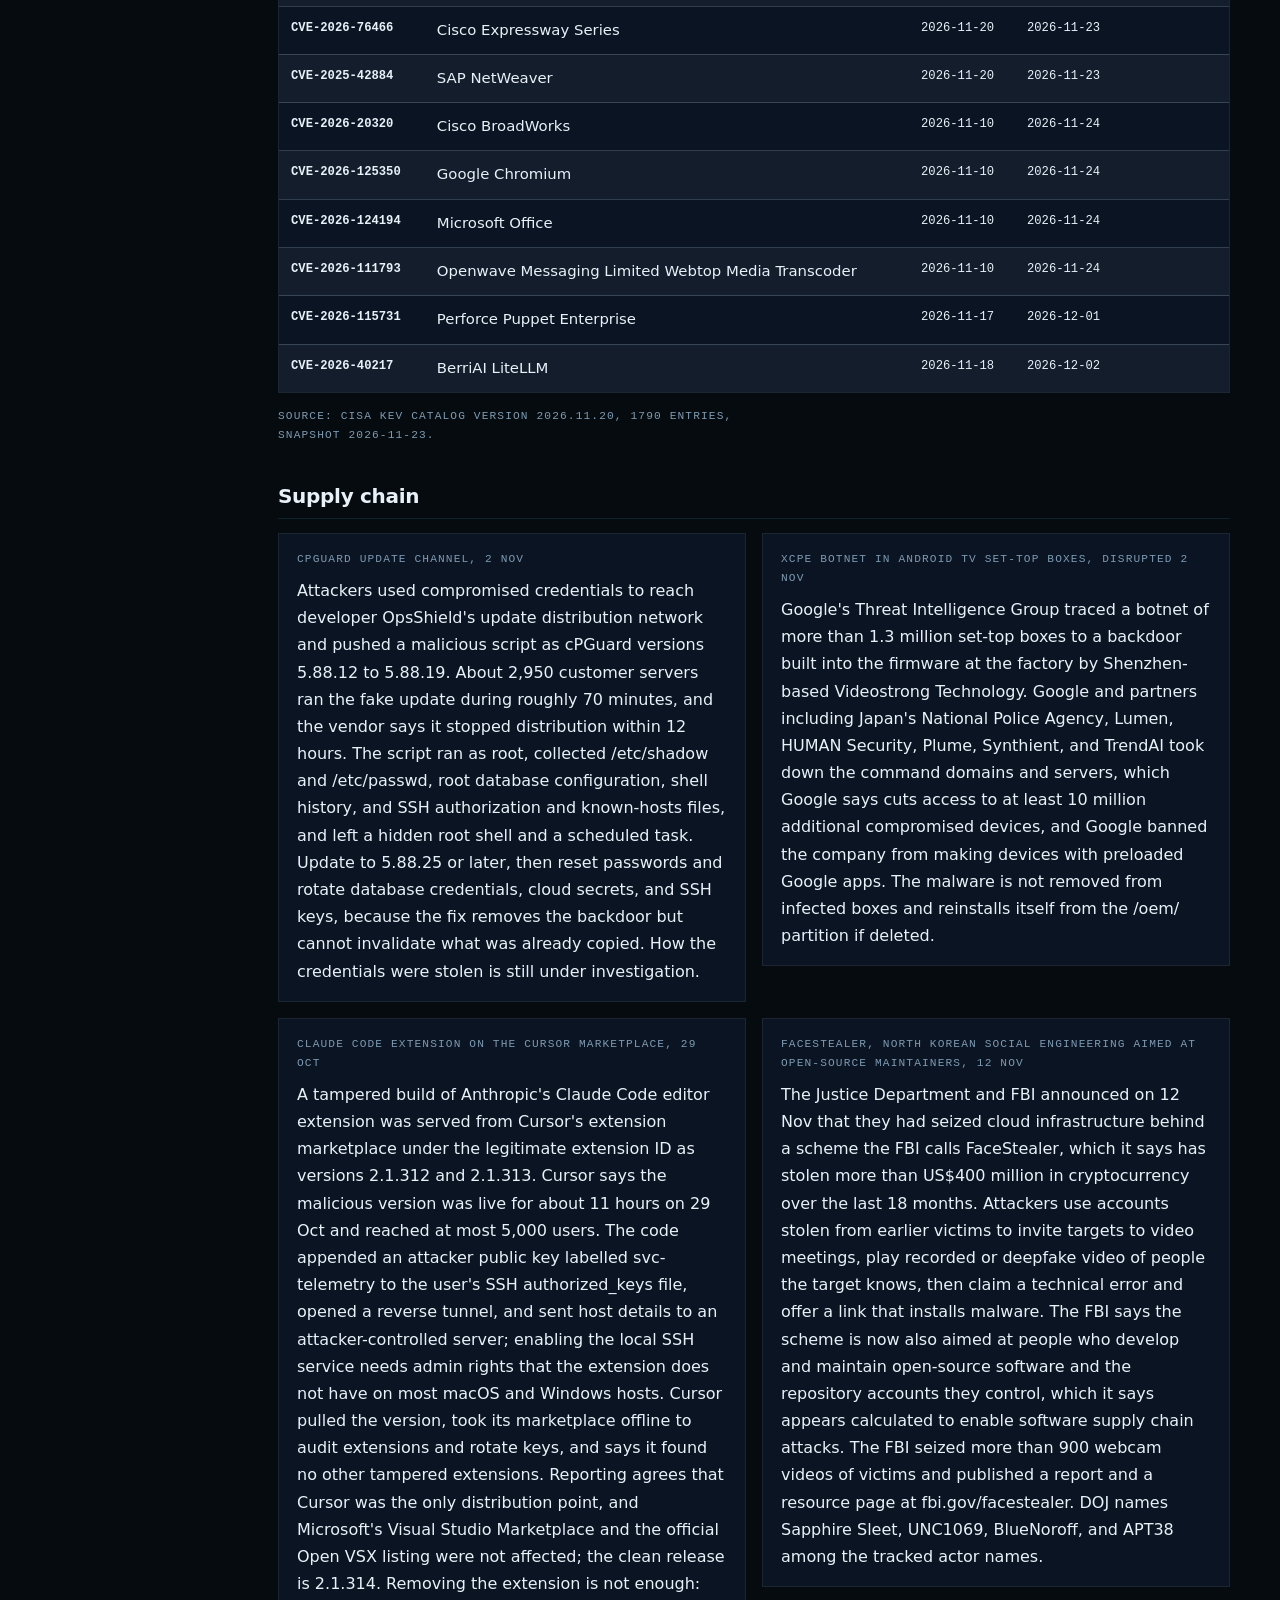
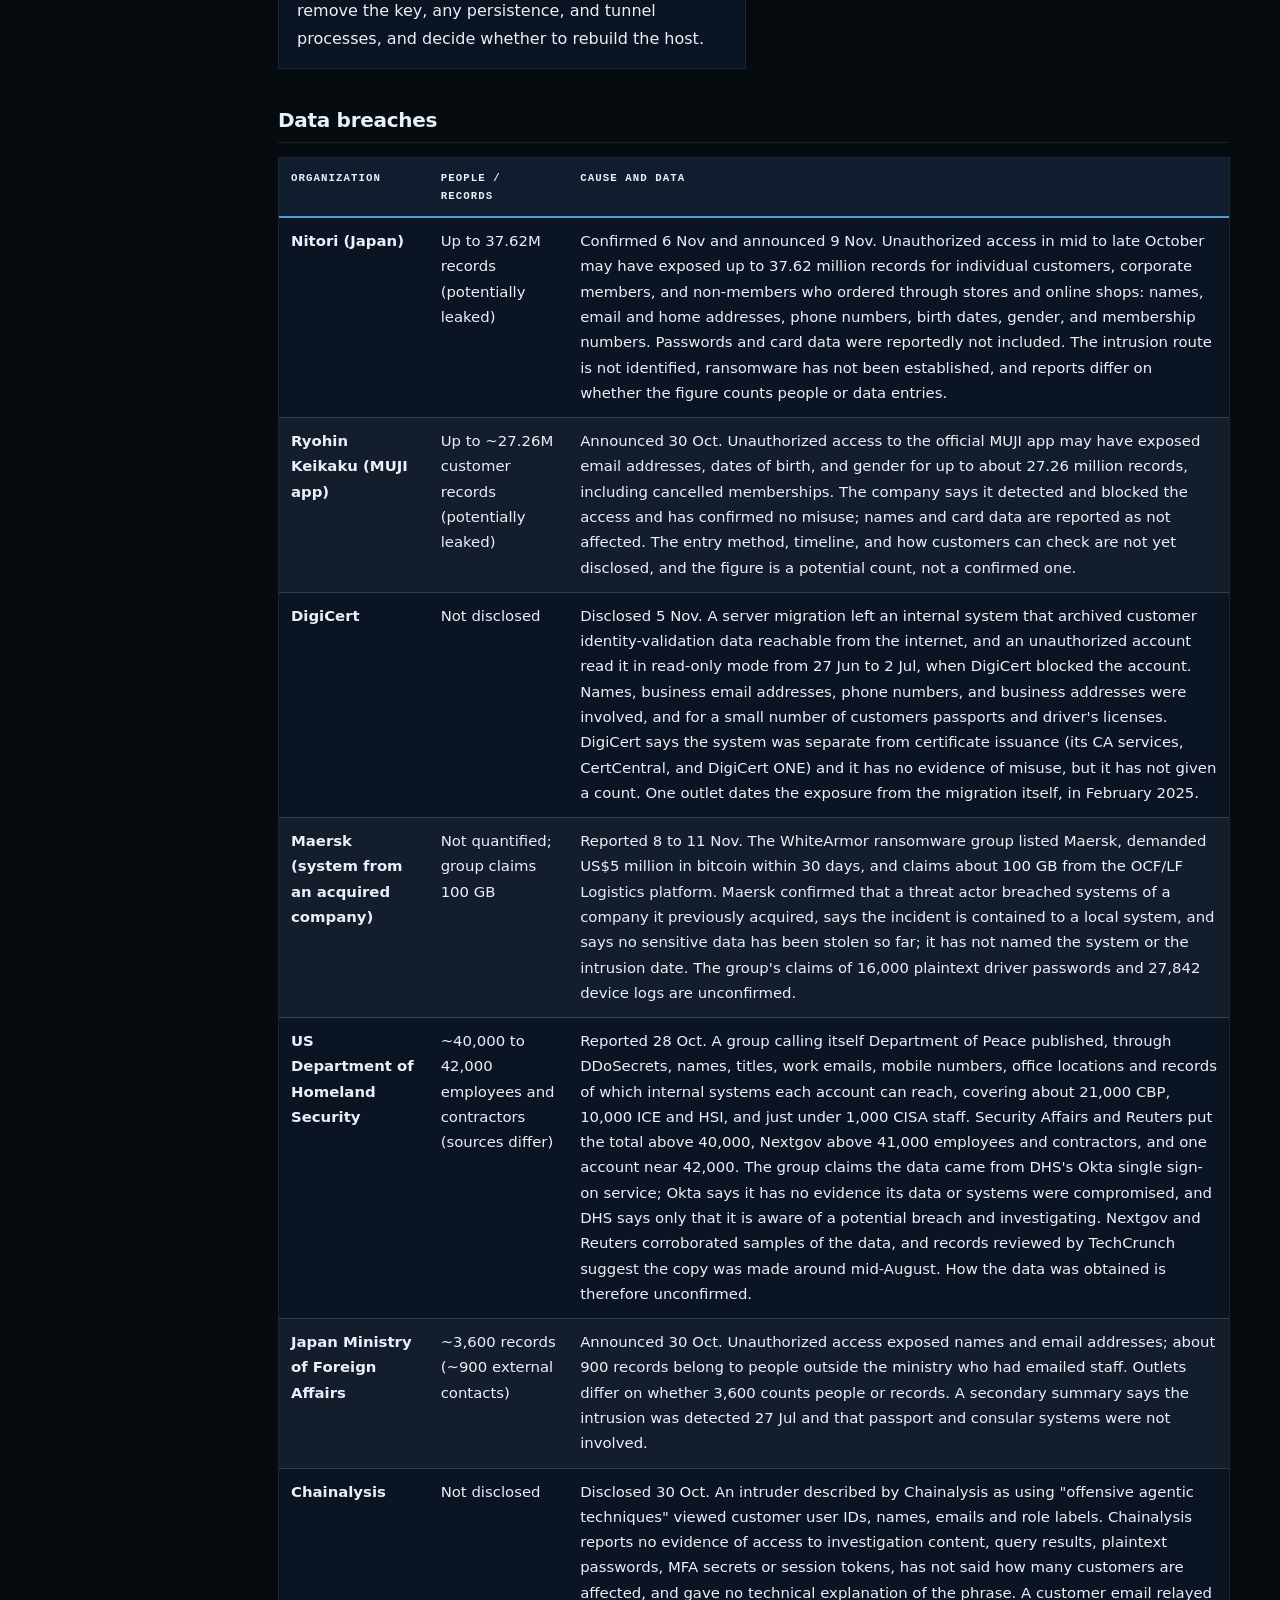
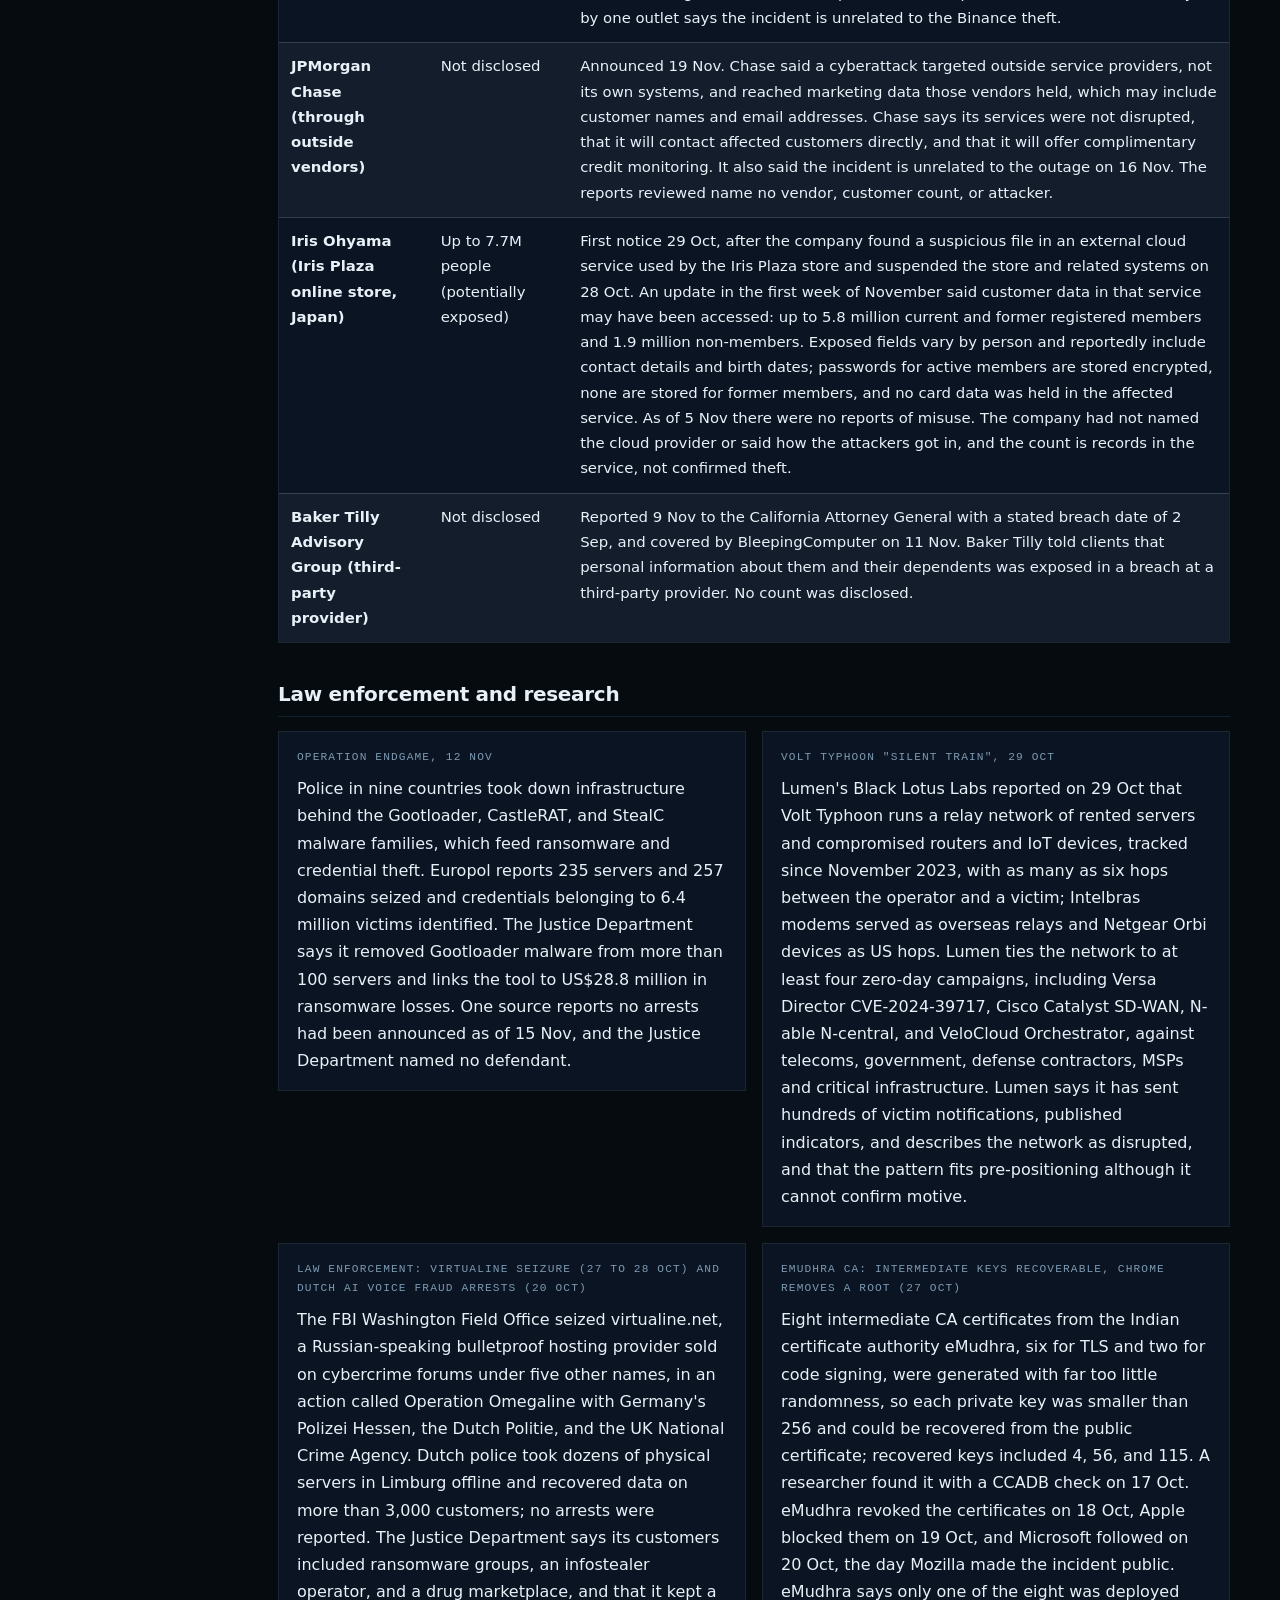
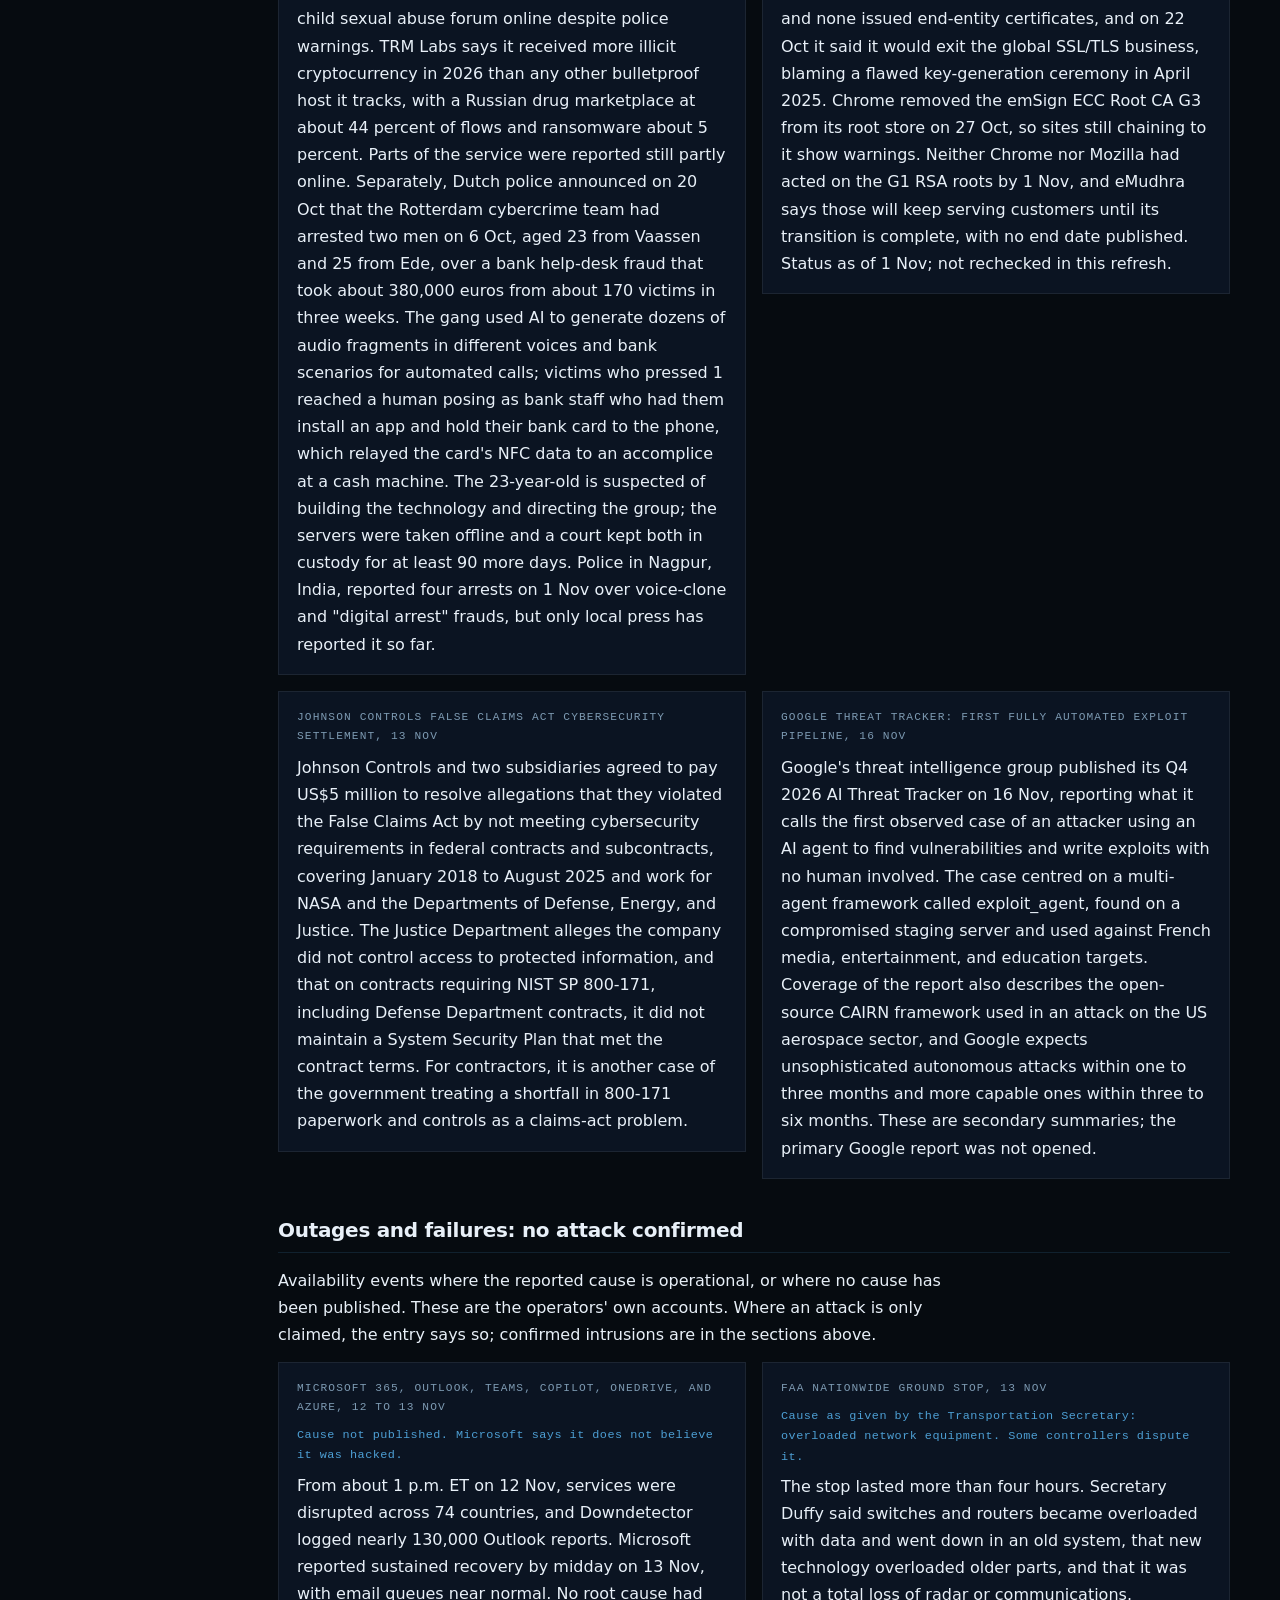
==== commit d93270e4: "Rolling brief: refresh to 24 Oct – 22 Nov 2026" ====
--- a/index.html
+++ b/index.html
@@ -5,7 +5,7 @@
 <meta name="viewport" content="width=device-width, initial-scale=1">
 <meta http-equiv="Content-Security-Policy" content="default-src 'none'; script-src https://stats.infinityshield.co; connect-src https://stats.infinityshield.co; style-src 'self' 'unsafe-inline' https://fonts.googleapis.com; font-src https://fonts.gstatic.com; img-src 'self'; base-uri 'none'; form-action 'none'; upgrade-insecure-requests">
 <meta name="referrer" content="strict-origin-when-cross-origin">
-<meta name="description" content="Rolling 30 day cybersecurity brief, 17 Oct – 15 Nov 2026. Thirty days that opened with the largest cryptocurrency theft on record, about US$6.3 billion taken from Binance on 29 Oct, of which the Justice Department said on 12 Nov it had court authorization to seize more than US$1.2 billion. Around it ran a GitHub credential-stealing campaign across thousands of accounts, FBI and CrowdStrike warnings that AI agents are running parts of live intrusions, and an exploited Outlook zero-day on November Patch Tuesday.">
+<meta name="description" content="Rolling 30 day cybersecurity brief, 24 Oct – 22 Nov 2026. Thirty days that opened with the largest cryptocurrency theft on record, about US$6.3 billion taken from Binance on 29 Oct, and closed with Broadcom patching a vCenter authentication bypass that Mandiant says a China-linked group used as a zero-day from September. Around them ran a GitHub credential-stealer campaign, Google&#x27;s first report of a fully automated exploit pipeline, and a week of CISA-confirmed exploitation in VMware, Cisco, and SAP products.">
 <style>*,*::before,*::after{box-sizing:border-box}body{margin:0}img{max-width:100%}</style><title>Current Threat Brief | Infinity Shield</title>
 <link rel="icon" type="image/png" href="/favicon.png">
 <link rel="preconnect" href="https://fonts.googleapis.com">
@@ -31,9 +31,9 @@
 </nav>
 <main id="main" class="wrap wide">
   <header>
-    <div class="marking"><span class="tlp">TLP:CLEAR</span><span>Rolling 30 days</span><span>Period 17 Oct – 15 Nov 2026</span><span>Issued 16 Nov 2026</span><span>Refreshed weekly</span><span>Since 18 Nov (counting began that day): 10 visitors, average visit 0:53</span><span class="viewtoggle"><a class="vt-m" href="#mobile-view">Mobile view</a><a class="vt-d" href="#desktop-view">Desktop view</a></span></div>
+    <div class="marking"><span class="tlp">TLP:CLEAR</span><span>Rolling 30 days</span><span>Period 24 Oct – 22 Nov 2026</span><span>Issued 23 Nov 2026</span><span>Refreshed weekly</span><span>Since 18 Nov (counting began that day): 10 visitors, average visit 0:53</span><span class="viewtoggle"><a class="vt-m" href="#mobile-view">Mobile view</a><a class="vt-d" href="#desktop-view">Desktop view</a></span></div>
     <h1>Current <span>Threat Brief</span></h1>
-    <p class="lede">Thirty days that opened with the largest cryptocurrency theft on record, about US$6.3 billion taken from Binance on 29 Oct, of which the Justice Department said on 12 Nov it had court authorization to seize more than US$1.2 billion. Around it ran a GitHub credential-stealing campaign across thousands of accounts, FBI and CrowdStrike warnings that AI agents are running parts of live intrusions, and an exploited Outlook zero-day on November Patch Tuesday.</p>
+    <p class="lede">Thirty days that opened with the largest cryptocurrency theft on record, about US$6.3 billion taken from Binance on 29 Oct, and closed with Broadcom patching a vCenter authentication bypass that Mandiant says a China-linked group used as a zero-day from September. Around them ran a GitHub credential-stealer campaign, Google's first report of a fully automated exploit pipeline, and a week of CISA-confirmed exploitation in VMware, Cisco, and SAP products.</p>
   </header>
 <div class="layout">
   <nav class="toc" aria-label="On this page"><p class="label">On this page</p><ul>
@@ -56,68 +56,42 @@
 
   <section aria-labelledby="new">
     <h2 id="new">New this week</h2>
-    <p>Changes since the brief issued 2 Nov 2026: <strong>27 added</strong>, <strong>5 updated</strong>.</p>
-    <p class="label">Added (27)</p>
+    <p>Changes since the brief issued 16 Nov 2026: <strong>11 added</strong>, <strong>0 updated</strong>.</p>
+    <p class="label">Added (11)</p>
     <ul class="list newlist">
-      <li><a href="#top">wfx-loot</a> <span class="basis">Top items</span></li>
-      <li><a href="#top">AI agents running live intrusions</a> <span class="basis">Top items</span></li>
-      <li><a href="#vulns">Microsoft Outlook · November Patch Tuesday (10 Nov)</a> <span class="basis">Vulnerabilities</span></li>
-      <li><a href="#vulns">Google Chrome (Chromium)</a> <span class="basis">Vulnerabilities</span></li>
-      <li><a href="#vulns">Barracuda Email Security Gateway</a> <span class="basis">Vulnerabilities</span></li>
-      <li><a href="#vulns">Cisco BroadWorks · Openwave Webtop</a> <span class="basis">Vulnerabilities</span></li>
-      <li><a href="#vulns">Zyxel GS1900 switches</a> <span class="basis">Vulnerabilities</span></li>
-      <li><a href="#vulns">WordPress core updater</a> <span class="basis">Vulnerabilities</span></li>
-      <li><a href="#vulns">PHP (PHP2Shell)</a> <span class="basis">Vulnerabilities</span></li>
-      <li><a href="#vulns">OpenSSH (musl libc without PAM)</a> <span class="basis">Vulnerabilities</span></li>
-      <li><a href="#vulns">Citrix NetScaler ADC and Gateway · 28 memory flaws (12 Nov)</a> <span class="basis">Vulnerabilities</span></li>
-      <li><a href="#supply">cPGuard update channel, 2 Nov</a> <span class="basis">Supply chain</span></li>
-      <li><a href="#supply">XCPE botnet in Android TV set-top boxes, disrupted 2 Nov</a> <span class="basis">Supply chain</span></li>
-      <li><a href="#supply">ConnectWise Cloud Backup (formerly SkyKick), from 15 Oct</a> <span class="basis">Supply chain</span></li>
-      <li><a href="#supply">FaceStealer, North Korean social engineering aimed at open-source maintainers, 12 Nov</a> <span class="basis">Supply chain</span></li>
-      <li><a href="#breaches">Nitori (Japan)</a> <span class="basis">Breaches</span></li>
-      <li><a href="#breaches">DigiCert</a> <span class="basis">Breaches</span></li>
-      <li><a href="#breaches">Maersk (system from an acquired company)</a> <span class="basis">Breaches</span></li>
-      <li><a href="#breaches">Railway (hosting)</a> <span class="basis">Breaches</span></li>
-      <li><a href="#other">Operation Endgame, 12 Nov</a> <span class="basis">Law enforcement, research</span></li>
-      <li><a href="#other">Volt Typhoon "Silent Train", 29 Oct</a> <span class="basis">Law enforcement, research</span></li>
-      <li><a href="#other">Johnson Controls False Claims Act cybersecurity settlement, 13 Nov</a> <span class="basis">Law enforcement, research</span></li>
-      <li><a href="#outages">Microsoft 365, Outlook, Teams, Copilot, OneDrive, and Azure, 12 to 13 Nov</a> <span class="basis">Outages, no attack</span></li>
-      <li><a href="#outages">FAA nationwide ground stop, 13 Nov</a> <span class="basis">Outages, no attack</span></li>
-      <li><a href="#outages">Workday, 13 to 14 Nov</a> <span class="basis">Outages, no attack</span></li>
-      <li><a href="#outages">Blizzard and Battle.net, 9 and 12 Nov</a> <span class="basis">Outages, no attack</span></li>
-      <li><a href="#outages">Smaller disruptions, 9 to 13 Nov</a> <span class="basis">Outages, no attack</span></li>
-    </ul>
-    <p class="label">Updated (5)</p>
-    <ul class="list newlist">
-      <li><a href="#top">Binance</a> <span class="basis">text revised; status was Critical · FBI attribution, now Critical · FBI attribution · seizure order</span></li>
-      <li><a href="#vulns">Drupal Commerce Core</a> <span class="basis">text revised</span></li>
-      <li><a href="#breaches">Ryohin Keikaku (MUJI app)</a> <span class="basis">records was 27260000, now blank</span></li>
-      <li><a href="#other">AI agents in live intrusions, earlier reports in the window (20 to 30 Oct)</a> <span class="basis">text revised</span></li>
-      <li><a href="#other">eMudhra CA: intermediate keys recoverable, Chrome removes a root (27 Oct)</a> <span class="basis">text revised</span></li>
+      <li><a href="#vulns">VMware vCenter Server</a> <span class="basis">Vulnerabilities</span></li>
+      <li><a href="#vulns">Cisco Expressway Series (clustered)</a> <span class="basis">Vulnerabilities</span></li>
+      <li><a href="#vulns">SAP NetWeaver</a> <span class="basis">Vulnerabilities</span></li>
+      <li><a href="#vulns">Apache Axis · Apache Roller · Vanderbilt REDCap</a> <span class="basis">Vulnerabilities</span></li>
+      <li><a href="#vulns">Synology DSM · BerriAI LiteLLM · Perforce Puppet Enterprise</a> <span class="basis">Vulnerabilities</span></li>
+      <li><a href="#vulns">NGINX (F5)</a> <span class="basis">Vulnerabilities</span></li>
+      <li><a href="#breaches">JPMorgan Chase (through outside vendors)</a> <span class="basis">Breaches</span></li>
+      <li><a href="#breaches">Iris Ohyama (Iris Plaza online store, Japan)</a> <span class="basis">Breaches</span></li>
+      <li><a href="#breaches">Baker Tilly Advisory Group (third-party provider)</a> <span class="basis">Breaches</span></li>
+      <li><a href="#other">Google threat tracker: first fully automated exploit pipeline, 16 Nov</a> <span class="basis">Law enforcement, research</span></li>
+      <li><a href="#outages">Chase and other US banks, 16 Nov</a> <span class="basis">Outages, no attack</span></li>
     </ul>
   </section>
 
   <section aria-labelledby="numbers">
     <h2 id="numbers">By the numbers</h2>
 <div class="kpis" role="list">
-<div class="kpi" role="listitem"><div class="kpi-v">26</div><div class="kpi-l">CVEs tracked</div><div class="kpi-s">18 items across the brief</div></div>
-<div class="kpi" role="listitem"><div class="kpi-v">13 of 15</div><div class="kpi-l">Confirmed exploited</div><div class="kpi-s">rows in the vulnerability table</div></div>
-<div class="kpi" role="listitem"><div class="kpi-v">33</div><div class="kpi-l">Added to CISA KEV</div><div class="kpi-s">24 of them covered in this brief</div></div>
-<div class="kpi" role="listitem"><div class="kpi-v">10</div><div class="kpi-l">Breaches listed</div><div class="kpi-s">4 with a disclosed count</div></div>
-<div class="kpi" role="listitem"><div class="kpi-v">14.4M</div><div class="kpi-l">People or records exposed</div><div class="kpi-s">across 4 disclosed breaches</div></div>
-<div class="kpi" role="listitem"><div class="kpi-v">6</div><div class="kpi-l">Supply chain incidents</div></div>
+<div class="kpi" role="listitem"><div class="kpi-v">32</div><div class="kpi-l">CVEs tracked</div><div class="kpi-s">19 items across the brief</div></div>
+<div class="kpi" role="listitem"><div class="kpi-v">14 of 16</div><div class="kpi-l">Confirmed exploited</div><div class="kpi-s">rows in the vulnerability table</div></div>
+<div class="kpi" role="listitem"><div class="kpi-v">34</div><div class="kpi-l">Added to CISA KEV</div><div class="kpi-s">25 of them covered in this brief</div></div>
+<div class="kpi" role="listitem"><div class="kpi-v">10</div><div class="kpi-l">Breaches listed</div><div class="kpi-s">2 with a disclosed count</div></div>
+<div class="kpi" role="listitem"><div class="kpi-v">44.6K</div><div class="kpi-l">People or records exposed</div><div class="kpi-s">across 2 disclosed breaches</div></div>
+<div class="kpi" role="listitem"><div class="kpi-v">4</div><div class="kpi-l">Supply chain incidents</div></div>
 </div>
     <div class="viz-row">
-<figure class="viz"><figcaption>Severity of the 15 vulnerabilities in the table</figcaption><div class="seg" role="img" aria-label="Severity of the 15 vulnerabilities in the table: Critical 4, High 9, Medium 2"><span class="seg-part sev-crit" style="flex-basis:26.67%" title="Critical: 4 of 15"></span><span class="seg-part sev-high" style="flex-basis:60.00%" title="High: 9 of 15"></span><span class="seg-part sev-med" style="flex-basis:13.33%" title="Medium: 2 of 15"></span></div><div class="legend"><span class="lg"><i class="sw sev-crit"></i>Critical <b>4</b></span><span class="lg"><i class="sw sev-high"></i>High <b>9</b></span><span class="lg"><i class="sw sev-med"></i>Medium <b>2</b></span></div></figure>
-<figure class="viz"><figcaption>Confirmed exploited in the wild</figcaption><div class="meter" role="img" aria-label="Confirmed exploited in the wild: 13 of 15" title="13 of 15"><span style="width:86.7%"></span></div><div class="meter-t"><b>13</b> of 15 · the rest are exploit attempts or proof of concept</div></figure>
+<figure class="viz"><figcaption>Severity of the 16 vulnerabilities in the table</figcaption><div class="seg" role="img" aria-label="Severity of the 16 vulnerabilities in the table: Critical 5, High 10, Medium 1"><span class="seg-part sev-crit" style="flex-basis:31.25%" title="Critical: 5 of 16"></span><span class="seg-part sev-high" style="flex-basis:62.50%" title="High: 10 of 16"></span><span class="seg-part sev-med" style="flex-basis:6.25%" title="Medium: 1 of 16"></span></div><div class="legend"><span class="lg"><i class="sw sev-crit"></i>Critical <b>5</b></span><span class="lg"><i class="sw sev-high"></i>High <b>10</b></span><span class="lg"><i class="sw sev-med"></i>Medium <b>1</b></span></div></figure>
+<figure class="viz"><figcaption>Confirmed exploited in the wild</figcaption><div class="meter" role="img" aria-label="Confirmed exploited in the wild: 14 of 16" title="14 of 16"><span style="width:87.5%"></span></div><div class="meter-t"><b>14</b> of 16 · the rest are exploit attempts or proof of concept</div></figure>
     </div>
 <figure class="viz bars"><figcaption>Breaches by people or records affected</figcaption><div class="bars-body" role="img" aria-label="Breaches by people or records affected">
-<div class="bar-row" title="Capcom (CAPCOM ID): 11,774,247 records"><span class="bar-n">Capcom (CAPCOM ID)</span><span class="bar-t"><span class="bar" style="width:100.00%"></span></span><span class="bar-v">11.8M</span></div>
-<div class="bar-row" title="Sony Network Communications (So-net, plala): ~2.58M customer records"><span class="bar-n">Sony Network Communications (So-net, plala)</span><span class="bar-t"><span class="bar" style="width:21.91%"></span></span><span class="bar-v">2.6M</span></div>
-<div class="bar-row" title="US Department of Homeland Security: ~40,000 to 42,000 employees and contractors (sources differ)"><span class="bar-n">US Department of Homeland Security</span><span class="bar-t"><span class="bar" style="width:0.35%"></span></span><span class="bar-v">41K</span></div>
-<div class="bar-row" title="Japan Ministry of Foreign Affairs: ~3,600 records (~900 external contacts)"><span class="bar-n">Japan Ministry of Foreign Affairs</span><span class="bar-t"><span class="bar" style="width:0.03%"></span></span><span class="bar-v">3.6K</span></div>
-</div>
-<p class="viz-note">No count disclosed: Nitori (Japan), Ryohin Keikaku (MUJI app), DigiCert, Maersk (system from an acquired company), Chainalysis, Railway (hosting).</p>
+<div class="bar-row" title="US Department of Homeland Security: ~40,000 to 42,000 employees and contractors (sources differ)"><span class="bar-n">US Department of Homeland Security</span><span class="bar-t"><span class="bar" style="width:100.00%"></span></span><span class="bar-v">41K</span></div>
+<div class="bar-row" title="Japan Ministry of Foreign Affairs: ~3,600 records (~900 external contacts)"><span class="bar-n">Japan Ministry of Foreign Affairs</span><span class="bar-t"><span class="bar" style="width:8.78%"></span></span><span class="bar-v">3.6K</span></div>
+</div>
+<p class="viz-note">No count disclosed: Nitori (Japan), Ryohin Keikaku (MUJI app), DigiCert, Maersk (system from an acquired company), Chainalysis, JPMorgan Chase (through outside vendors), Iris Ohyama (Iris Plaza online store, Japan), Baker Tilly Advisory Group (third-party provider).</p>
 </figure>
   </section>
 
@@ -126,60 +100,59 @@
     <p>Every dated item in this brief, by day and category. Darker cells mean more items that day, and a range such as an outage across two days fills each day it covers. Dates are when an item became public or was confirmed, not necessarily when the activity began.</p>
     <div class="tl" tabindex="0" role="region" aria-label="Timeline chart, scrollable. The same information is listed below the chart.">
       <div class="tl-grid" aria-hidden="true">
-        <div class="tl-row"><div class="tl-name">Vulnerabilities</div><div class="tl-cells" style="--n:30"><span class="tl-c n0" title="17 Oct: none"></span><span class="tl-c n0" title="18 Oct: none"></span><span class="tl-c n0" title="19 Oct: none"></span><span class="tl-c n0" title="20 Oct: none"></span><span class="tl-c n0" title="21 Oct: none"></span><span class="tl-c n1" title="22 Oct: 1 item: Zyxel GS1900 switches">1</span><span class="tl-c n1" title="23 Oct: 1 item: Arista VeloCloud Orchestrator (on-premises)">1</span><span class="tl-c n0" title="24 Oct: none"></span><span class="tl-c n0" title="25 Oct: none"></span><span class="tl-c n2" title="26 Oct: 2 items: PHP (PHP2Shell); Google Brotli (Node.js, PHP, Bun, .NET)">2</span><span class="tl-c n0" title="27 Oct: none"></span><span class="tl-c n1" title="28 Oct: 1 item: Linux kernel">1</span><span class="tl-c n1" title="29 Oct: 1 item: GitLab CE/EE">1</span><span class="tl-c n1" title="30 Oct: 1 item: Ivanti Connect Secure VPN">1</span><span class="tl-c n1" title="31 Oct: 1 item: Drupal Commerce Core">1</span><span class="tl-c n0" title="1 Nov: none"></span><span class="tl-c n0" title="2 Nov: none"></span><span class="tl-c n1" title="3 Nov: 1 item: WordPress core updater">1</span><span class="tl-c n0" title="4 Nov: none"></span><span class="tl-c n1" title="5 Nov: 1 item: OpenSSH (musl libc without PAM)">1</span><span class="tl-c n0" title="6 Nov: none"></span><span class="tl-c n0" title="7 Nov: none"></span><span class="tl-c n0" title="8 Nov: none"></span><span class="tl-c n1" title="9 Nov: 1 item: Google Chrome (Chromium)">1</span><span class="tl-c n3" title="10 Nov: 3 items: Microsoft Outlook; Barracuda Email Security Gateway; Cisco BroadWorks">3</span><span class="tl-c n0" title="11 Nov: none"></span><span class="tl-c n1" title="12 Nov: 1 item: Citrix NetScaler ADC and Gateway">1</span><span class="tl-c n0" title="13 Nov: none"></span><span class="tl-c n0" title="14 Nov: none"></span><span class="tl-c n0" title="15 Nov: none"></span></div></div>
-        <div class="tl-row"><div class="tl-name">Supply chain</div><div class="tl-cells" style="--n:30"><span class="tl-c n0" title="17 Oct: none"></span><span class="tl-c n0" title="18 Oct: none"></span><span class="tl-c n0" title="19 Oct: none"></span><span class="tl-c n0" title="20 Oct: none"></span><span class="tl-c n1" title="21 Oct: 1 item: LiteLLM 1.107.0, 21 Oct">1</span><span class="tl-c n0" title="22 Oct: none"></span><span class="tl-c n0" title="23 Oct: none"></span><span class="tl-c n0" title="24 Oct: none"></span><span class="tl-c n0" title="25 Oct: none"></span><span class="tl-c n0" title="26 Oct: none"></span><span class="tl-c n0" title="27 Oct: none"></span><span class="tl-c n0" title="28 Oct: none"></span><span class="tl-c n1" title="29 Oct: 1 item: Claude Code extension on the Cursor marketplace, 29 Oct">1</span><span class="tl-c n0" title="30 Oct: none"></span><span class="tl-c n0" title="31 Oct: none"></span><span class="tl-c n0" title="1 Nov: none"></span><span class="tl-c n2" title="2 Nov: 2 items: cPGuard update channel, 2 Nov; XCPE botnet in Android TV set-top boxes, disrupted 2 Nov">2</span><span class="tl-c n0" title="3 Nov: none"></span><span class="tl-c n0" title="4 Nov: none"></span><span class="tl-c n0" title="5 Nov: none"></span><span class="tl-c n0" title="6 Nov: none"></span><span class="tl-c n0" title="7 Nov: none"></span><span class="tl-c n0" title="8 Nov: none"></span><span class="tl-c n0" title="9 Nov: none"></span><span class="tl-c n0" title="10 Nov: none"></span><span class="tl-c n0" title="11 Nov: none"></span><span class="tl-c n1" title="12 Nov: 1 item: FaceStealer, North Korean social engineering aimed at open-source maintainers, 12 Nov">1</span><span class="tl-c n0" title="13 Nov: none"></span><span class="tl-c n0" title="14 Nov: none"></span><span class="tl-c n0" title="15 Nov: none"></span></div></div>
-        <div class="tl-row"><div class="tl-name">Breaches</div><div class="tl-cells" style="--n:30"><span class="tl-c n0" title="17 Oct: none"></span><span class="tl-c n0" title="18 Oct: none"></span><span class="tl-c n0" title="19 Oct: none"></span><span class="tl-c n0" title="20 Oct: none"></span><span class="tl-c n1" title="21 Oct: 1 item: Railway (hosting)">1</span><span class="tl-c n1" title="22 Oct: 1 item: Capcom (CAPCOM ID)">1</span><span class="tl-c n1" title="23 Oct: 1 item: Sony Network Communications (So-net, plala)">1</span><span class="tl-c n0" title="24 Oct: none"></span><span class="tl-c n0" title="25 Oct: none"></span><span class="tl-c n0" title="26 Oct: none"></span><span class="tl-c n0" title="27 Oct: none"></span><span class="tl-c n1" title="28 Oct: 1 item: US Department of Homeland Security">1</span><span class="tl-c n0" title="29 Oct: none"></span><span class="tl-c n3" title="30 Oct: 3 items: Ryohin Keikaku (MUJI app); Japan Ministry of Foreign Affairs; Chainalysis">3</span><span class="tl-c n0" title="31 Oct: none"></span><span class="tl-c n0" title="1 Nov: none"></span><span class="tl-c n0" title="2 Nov: none"></span><span class="tl-c n0" title="3 Nov: none"></span><span class="tl-c n0" title="4 Nov: none"></span><span class="tl-c n1" title="5 Nov: 1 item: DigiCert">1</span><span class="tl-c n0" title="6 Nov: none"></span><span class="tl-c n0" title="7 Nov: none"></span><span class="tl-c n1" title="8 Nov: 1 item: Maersk (system from an acquired company)">1</span><span class="tl-c n1" title="9 Nov: 1 item: Nitori (Japan)">1</span><span class="tl-c n0" title="10 Nov: none"></span><span class="tl-c n0" title="11 Nov: none"></span><span class="tl-c n0" title="12 Nov: none"></span><span class="tl-c n0" title="13 Nov: none"></span><span class="tl-c n0" title="14 Nov: none"></span><span class="tl-c n0" title="15 Nov: none"></span></div></div>
-        <div class="tl-row"><div class="tl-name">Law enforcement, research</div><div class="tl-cells" style="--n:30"><span class="tl-c n0" title="17 Oct: none"></span><span class="tl-c n0" title="18 Oct: none"></span><span class="tl-c n0" title="19 Oct: none"></span><span class="tl-c n1" title="20 Oct: 1 item: AI agents in live intrusions, earlier reports in the window (20 to 30 Oct)">1</span><span class="tl-c n0" title="21 Oct: none"></span><span class="tl-c n0" title="22 Oct: none"></span><span class="tl-c n0" title="23 Oct: none"></span><span class="tl-c n0" title="24 Oct: none"></span><span class="tl-c n0" title="25 Oct: none"></span><span class="tl-c n0" title="26 Oct: none"></span><span class="tl-c n2" title="27 Oct: 2 items: Law enforcement: Virtualine seizure (27 to 28 Oct) and Dutch AI voice fraud arrests (20 Oct); eMudhra CA: intermediate keys recoverable, Chrome removes a root (27 Oct)">2</span><span class="tl-c n1" title="28 Oct: 1 item: Law enforcement: Virtualine seizure (27 to 28 Oct) and Dutch AI voice fraud arrests (20 Oct)">1</span><span class="tl-c n1" title="29 Oct: 1 item: Volt Typhoon &quot;Silent Train&quot;, 29 Oct">1</span><span class="tl-c n0" title="30 Oct: none"></span><span class="tl-c n0" title="31 Oct: none"></span><span class="tl-c n0" title="1 Nov: none"></span><span class="tl-c n0" title="2 Nov: none"></span><span class="tl-c n0" title="3 Nov: none"></span><span class="tl-c n0" title="4 Nov: none"></span><span class="tl-c n0" title="5 Nov: none"></span><span class="tl-c n0" title="6 Nov: none"></span><span class="tl-c n0" title="7 Nov: none"></span><span class="tl-c n0" title="8 Nov: none"></span><span class="tl-c n0" title="9 Nov: none"></span><span class="tl-c n0" title="10 Nov: none"></span><span class="tl-c n0" title="11 Nov: none"></span><span class="tl-c n1" title="12 Nov: 1 item: Operation Endgame, 12 Nov">1</span><span class="tl-c n1" title="13 Nov: 1 item: Johnson Controls False Claims Act cybersecurity settlement, 13 Nov">1</span><span class="tl-c n0" title="14 Nov: none"></span><span class="tl-c n0" title="15 Nov: none"></span></div></div>
-        <div class="tl-row"><div class="tl-name">Outages, no attack</div><div class="tl-cells" style="--n:30"><span class="tl-c n0" title="17 Oct: none"></span><span class="tl-c n0" title="18 Oct: none"></span><span class="tl-c n0" title="19 Oct: none"></span><span class="tl-c n0" title="20 Oct: none"></span><span class="tl-c n0" title="21 Oct: none"></span><span class="tl-c n0" title="22 Oct: none"></span><span class="tl-c n0" title="23 Oct: none"></span><span class="tl-c n0" title="24 Oct: none"></span><span class="tl-c n0" title="25 Oct: none"></span><span class="tl-c n0" title="26 Oct: none"></span><span class="tl-c n0" title="27 Oct: none"></span><span class="tl-c n0" title="28 Oct: none"></span><span class="tl-c n0" title="29 Oct: none"></span><span class="tl-c n0" title="30 Oct: none"></span><span class="tl-c n0" title="31 Oct: none"></span><span class="tl-c n0" title="1 Nov: none"></span><span class="tl-c n0" title="2 Nov: none"></span><span class="tl-c n0" title="3 Nov: none"></span><span class="tl-c n0" title="4 Nov: none"></span><span class="tl-c n0" title="5 Nov: none"></span><span class="tl-c n0" title="6 Nov: none"></span><span class="tl-c n0" title="7 Nov: none"></span><span class="tl-c n0" title="8 Nov: none"></span><span class="tl-c n1" title="9 Nov: 1 item: Blizzard and Battle.net, 9 and 12 Nov">1</span><span class="tl-c n0" title="10 Nov: none"></span><span class="tl-c n0" title="11 Nov: none"></span><span class="tl-c n1" title="12 Nov: 1 item: Microsoft 365, Outlook, Teams, Copilot, OneDrive, and Azure, 12 to 13 Nov">1</span><span class="tl-c n3" title="13 Nov: 4 items: Microsoft 365, Outlook, Teams, Copilot, OneDrive, and Azure, 12 to 13 Nov; FAA nationwide ground stop, 13 Nov; Workday, 13 to 14 Nov; Smaller disruptions, 9 to 13 Nov">4</span><span class="tl-c n1" title="14 Nov: 1 item: Workday, 13 to 14 Nov">1</span><span class="tl-c n0" title="15 Nov: none"></span></div></div>
-        <div class="tl-row"><div class="tl-name"></div><div class="tl-cells tl-axis" style="--n:30"><span class="tl-a we">17<b>Oct</b></span><span class="tl-a we">18</span><span class="tl-a">19</span><span class="tl-a">20</span><span class="tl-a">21</span><span class="tl-a">22</span><span class="tl-a">23</span><span class="tl-a we">24</span><span class="tl-a we">25</span><span class="tl-a">26</span><span class="tl-a">27</span><span class="tl-a">28</span><span class="tl-a">29</span><span class="tl-a">30</span><span class="tl-a we">31</span><span class="tl-a we">1<b>Nov</b></span><span class="tl-a">2</span><span class="tl-a">3</span><span class="tl-a">4</span><span class="tl-a">5</span><span class="tl-a">6</span><span class="tl-a we">7</span><span class="tl-a we">8</span><span class="tl-a">9</span><span class="tl-a">10</span><span class="tl-a">11</span><span class="tl-a">12</span><span class="tl-a">13</span><span class="tl-a we">14</span><span class="tl-a we">15</span></div></div>
+        <div class="tl-row"><div class="tl-name">Vulnerabilities</div><div class="tl-cells" style="--n:30"><span class="tl-c n0" title="24 Oct: none"></span><span class="tl-c n0" title="25 Oct: none"></span><span class="tl-c n2" title="26 Oct: 2 items: PHP (PHP2Shell); Google Brotli (Node.js, PHP, Bun, .NET)">2</span><span class="tl-c n0" title="27 Oct: none"></span><span class="tl-c n1" title="28 Oct: 1 item: Linux kernel">1</span><span class="tl-c n1" title="29 Oct: 1 item: GitLab CE/EE">1</span><span class="tl-c n1" title="30 Oct: 1 item: Ivanti Connect Secure VPN">1</span><span class="tl-c n0" title="31 Oct: none"></span><span class="tl-c n0" title="1 Nov: none"></span><span class="tl-c n0" title="2 Nov: none"></span><span class="tl-c n0" title="3 Nov: none"></span><span class="tl-c n0" title="4 Nov: none"></span><span class="tl-c n0" title="5 Nov: none"></span><span class="tl-c n0" title="6 Nov: none"></span><span class="tl-c n0" title="7 Nov: none"></span><span class="tl-c n0" title="8 Nov: none"></span><span class="tl-c n1" title="9 Nov: 1 item: Google Chrome (Chromium)">1</span><span class="tl-c n3" title="10 Nov: 3 items: Microsoft Outlook; Barracuda Email Security Gateway; Cisco BroadWorks">3</span><span class="tl-c n0" title="11 Nov: none"></span><span class="tl-c n1" title="12 Nov: 1 item: Citrix NetScaler ADC and Gateway">1</span><span class="tl-c n0" title="13 Nov: none"></span><span class="tl-c n0" title="14 Nov: none"></span><span class="tl-c n0" title="15 Nov: none"></span><span class="tl-c n0" title="16 Nov: none"></span><span class="tl-c n0" title="17 Nov: none"></span><span class="tl-c n3" title="18 Nov: 3 items: Apache Axis; Synology DSM; NGINX (F5)">3</span><span class="tl-c n1" title="19 Nov: 1 item: VMware vCenter Server">1</span><span class="tl-c n2" title="20 Nov: 2 items: Cisco Expressway Series (clustered); SAP NetWeaver">2</span><span class="tl-c n0" title="21 Nov: none"></span><span class="tl-c n0" title="22 Nov: none"></span></div></div>
+        <div class="tl-row"><div class="tl-name">Supply chain</div><div class="tl-cells" style="--n:30"><span class="tl-c n0" title="24 Oct: none"></span><span class="tl-c n0" title="25 Oct: none"></span><span class="tl-c n0" title="26 Oct: none"></span><span class="tl-c n0" title="27 Oct: none"></span><span class="tl-c n0" title="28 Oct: none"></span><span class="tl-c n1" title="29 Oct: 1 item: Claude Code extension on the Cursor marketplace, 29 Oct">1</span><span class="tl-c n0" title="30 Oct: none"></span><span class="tl-c n0" title="31 Oct: none"></span><span class="tl-c n0" title="1 Nov: none"></span><span class="tl-c n2" title="2 Nov: 2 items: cPGuard update channel, 2 Nov; XCPE botnet in Android TV set-top boxes, disrupted 2 Nov">2</span><span class="tl-c n0" title="3 Nov: none"></span><span class="tl-c n0" title="4 Nov: none"></span><span class="tl-c n0" title="5 Nov: none"></span><span class="tl-c n0" title="6 Nov: none"></span><span class="tl-c n0" title="7 Nov: none"></span><span class="tl-c n0" title="8 Nov: none"></span><span class="tl-c n0" title="9 Nov: none"></span><span class="tl-c n0" title="10 Nov: none"></span><span class="tl-c n0" title="11 Nov: none"></span><span class="tl-c n1" title="12 Nov: 1 item: FaceStealer, North Korean social engineering aimed at open-source maintainers, 12 Nov">1</span><span class="tl-c n0" title="13 Nov: none"></span><span class="tl-c n0" title="14 Nov: none"></span><span class="tl-c n0" title="15 Nov: none"></span><span class="tl-c n0" title="16 Nov: none"></span><span class="tl-c n0" title="17 Nov: none"></span><span class="tl-c n0" title="18 Nov: none"></span><span class="tl-c n0" title="19 Nov: none"></span><span class="tl-c n0" title="20 Nov: none"></span><span class="tl-c n0" title="21 Nov: none"></span><span class="tl-c n0" title="22 Nov: none"></span></div></div>
+        <div class="tl-row"><div class="tl-name">Breaches</div><div class="tl-cells" style="--n:30"><span class="tl-c n0" title="24 Oct: none"></span><span class="tl-c n0" title="25 Oct: none"></span><span class="tl-c n0" title="26 Oct: none"></span><span class="tl-c n0" title="27 Oct: none"></span><span class="tl-c n1" title="28 Oct: 1 item: US Department of Homeland Security">1</span><span class="tl-c n1" title="29 Oct: 1 item: Iris Ohyama (Iris Plaza online store, Japan)">1</span><span class="tl-c n3" title="30 Oct: 3 items: Ryohin Keikaku (MUJI app); Japan Ministry of Foreign Affairs; Chainalysis">3</span><span class="tl-c n0" title="31 Oct: none"></span><span class="tl-c n0" title="1 Nov: none"></span><span class="tl-c n0" title="2 Nov: none"></span><span class="tl-c n0" title="3 Nov: none"></span><span class="tl-c n0" title="4 Nov: none"></span><span class="tl-c n1" title="5 Nov: 1 item: DigiCert">1</span><span class="tl-c n0" title="6 Nov: none"></span><span class="tl-c n0" title="7 Nov: none"></span><span class="tl-c n1" title="8 Nov: 1 item: Maersk (system from an acquired company)">1</span><span class="tl-c n2" title="9 Nov: 2 items: Nitori (Japan); Baker Tilly Advisory Group (third-party provider)">2</span><span class="tl-c n0" title="10 Nov: none"></span><span class="tl-c n0" title="11 Nov: none"></span><span class="tl-c n0" title="12 Nov: none"></span><span class="tl-c n0" title="13 Nov: none"></span><span class="tl-c n0" title="14 Nov: none"></span><span class="tl-c n0" title="15 Nov: none"></span><span class="tl-c n0" title="16 Nov: none"></span><span class="tl-c n0" title="17 Nov: none"></span><span class="tl-c n0" title="18 Nov: none"></span><span class="tl-c n1" title="19 Nov: 1 item: JPMorgan Chase (through outside vendors)">1</span><span class="tl-c n0" title="20 Nov: none"></span><span class="tl-c n0" title="21 Nov: none"></span><span class="tl-c n0" title="22 Nov: none"></span></div></div>
+        <div class="tl-row"><div class="tl-name">Law enforcement, research</div><div class="tl-cells" style="--n:30"><span class="tl-c n0" title="24 Oct: none"></span><span class="tl-c n0" title="25 Oct: none"></span><span class="tl-c n0" title="26 Oct: none"></span><span class="tl-c n2" title="27 Oct: 2 items: Law enforcement: Virtualine seizure (27 to 28 Oct) and Dutch AI voice fraud arrests (20 Oct); eMudhra CA: intermediate keys recoverable, Chrome removes a root (27 Oct)">2</span><span class="tl-c n1" title="28 Oct: 1 item: Law enforcement: Virtualine seizure (27 to 28 Oct) and Dutch AI voice fraud arrests (20 Oct)">1</span><span class="tl-c n1" title="29 Oct: 1 item: Volt Typhoon &quot;Silent Train&quot;, 29 Oct">1</span><span class="tl-c n0" title="30 Oct: none"></span><span class="tl-c n0" title="31 Oct: none"></span><span class="tl-c n0" title="1 Nov: none"></span><span class="tl-c n0" title="2 Nov: none"></span><span class="tl-c n0" title="3 Nov: none"></span><span class="tl-c n0" title="4 Nov: none"></span><span class="tl-c n0" title="5 Nov: none"></span><span class="tl-c n0" title="6 Nov: none"></span><span class="tl-c n0" title="7 Nov: none"></span><span class="tl-c n0" title="8 Nov: none"></span><span class="tl-c n0" title="9 Nov: none"></span><span class="tl-c n0" title="10 Nov: none"></span><span class="tl-c n0" title="11 Nov: none"></span><span class="tl-c n1" title="12 Nov: 1 item: Operation Endgame, 12 Nov">1</span><span class="tl-c n1" title="13 Nov: 1 item: Johnson Controls False Claims Act cybersecurity settlement, 13 Nov">1</span><span class="tl-c n0" title="14 Nov: none"></span><span class="tl-c n0" title="15 Nov: none"></span><span class="tl-c n1" title="16 Nov: 1 item: Google threat tracker: first fully automated exploit pipeline, 16 Nov">1</span><span class="tl-c n0" title="17 Nov: none"></span><span class="tl-c n0" title="18 Nov: none"></span><span class="tl-c n0" title="19 Nov: none"></span><span class="tl-c n0" title="20 Nov: none"></span><span class="tl-c n0" title="21 Nov: none"></span><span class="tl-c n0" title="22 Nov: none"></span></div></div>
+        <div class="tl-row"><div class="tl-name">Outages, no attack</div><div class="tl-cells" style="--n:30"><span class="tl-c n0" title="24 Oct: none"></span><span class="tl-c n0" title="25 Oct: none"></span><span class="tl-c n0" title="26 Oct: none"></span><span class="tl-c n0" title="27 Oct: none"></span><span class="tl-c n0" title="28 Oct: none"></span><span class="tl-c n0" title="29 Oct: none"></span><span class="tl-c n0" title="30 Oct: none"></span><span class="tl-c n0" title="31 Oct: none"></span><span class="tl-c n0" title="1 Nov: none"></span><span class="tl-c n0" title="2 Nov: none"></span><span class="tl-c n0" title="3 Nov: none"></span><span class="tl-c n0" title="4 Nov: none"></span><span class="tl-c n0" title="5 Nov: none"></span><span class="tl-c n0" title="6 Nov: none"></span><span class="tl-c n0" title="7 Nov: none"></span><span class="tl-c n0" title="8 Nov: none"></span><span class="tl-c n1" title="9 Nov: 1 item: Blizzard and Battle.net, 9 and 12 Nov">1</span><span class="tl-c n0" title="10 Nov: none"></span><span class="tl-c n0" title="11 Nov: none"></span><span class="tl-c n1" title="12 Nov: 1 item: Microsoft 365, Outlook, Teams, Copilot, OneDrive, and Azure, 12 to 13 Nov">1</span><span class="tl-c n3" title="13 Nov: 4 items: Microsoft 365, Outlook, Teams, Copilot, OneDrive, and Azure, 12 to 13 Nov; FAA nationwide ground stop, 13 Nov; Workday, 13 to 14 Nov; Smaller disruptions, 9 to 13 Nov">4</span><span class="tl-c n1" title="14 Nov: 1 item: Workday, 13 to 14 Nov">1</span><span class="tl-c n0" title="15 Nov: none"></span><span class="tl-c n1" title="16 Nov: 1 item: Chase and other US banks, 16 Nov">1</span><span class="tl-c n0" title="17 Nov: none"></span><span class="tl-c n0" title="18 Nov: none"></span><span class="tl-c n0" title="19 Nov: none"></span><span class="tl-c n0" title="20 Nov: none"></span><span class="tl-c n0" title="21 Nov: none"></span><span class="tl-c n0" title="22 Nov: none"></span></div></div>
+        <div class="tl-row"><div class="tl-name"></div><div class="tl-cells tl-axis" style="--n:30"><span class="tl-a we">24<b>Oct</b></span><span class="tl-a we">25</span><span class="tl-a">26</span><span class="tl-a">27</span><span class="tl-a">28</span><span class="tl-a">29</span><span class="tl-a">30</span><span class="tl-a we">31</span><span class="tl-a we">1<b>Nov</b></span><span class="tl-a">2</span><span class="tl-a">3</span><span class="tl-a">4</span><span class="tl-a">5</span><span class="tl-a">6</span><span class="tl-a we">7</span><span class="tl-a we">8</span><span class="tl-a">9</span><span class="tl-a">10</span><span class="tl-a">11</span><span class="tl-a">12</span><span class="tl-a">13</span><span class="tl-a we">14</span><span class="tl-a we">15</span><span class="tl-a">16</span><span class="tl-a">17</span><span class="tl-a">18</span><span class="tl-a">19</span><span class="tl-a">20</span><span class="tl-a we">21</span><span class="tl-a we">22</span></div></div>
       </div>
     </div>
-    <p class="viz-note">Busiest days: 13 Nov (5 items), 30 Oct (4 items), 12 Nov (4 items), 28 Oct (3 items). Busiest week: 7 Nov to 13 Nov with 16 dated items. 1 item began before the window and is drawn on its first day.</p>
+    <p class="viz-note">Busiest days: 13 Nov (5 items), 29 Oct (4 items), 30 Oct (4 items), 9 Nov (4 items). Busiest week: 7 Nov to 13 Nov with 17 dated items.</p>
     <details class="tl-list"><summary>Timeline as a list</summary>
       <p class="label">Vulnerabilities</p><ul>
-        <li><span class="mono">22 Oct</span> Zyxel GS1900 switches</li>
-        <li><span class="mono">23 Oct</span> Arista VeloCloud Orchestrator (on-premises)</li>
         <li><span class="mono">26 Oct</span> PHP (PHP2Shell)</li>
         <li><span class="mono">26 Oct</span> Google Brotli (Node.js, PHP, Bun, .NET) · Adobe Commerce / Magento</li>
         <li><span class="mono">28 Oct</span> Linux kernel · Broadcom VMware ESX</li>
         <li><span class="mono">29 Oct</span> GitLab CE/EE · Cisco Secure Firewall ASA and FTD</li>
         <li><span class="mono">30 Oct</span> Ivanti Connect Secure VPN</li>
-        <li><span class="mono">31 Oct</span> Drupal Commerce Core</li>
-        <li><span class="mono">3 Nov</span> WordPress core updater</li>
-        <li><span class="mono">5 Nov</span> OpenSSH (musl libc without PAM)</li>
         <li><span class="mono">9 Nov</span> Google Chrome (Chromium)</li>
         <li><span class="mono">10 Nov</span> Microsoft Outlook · November Patch Tuesday (10 Nov)</li>
         <li><span class="mono">10 Nov</span> Barracuda Email Security Gateway</li>
         <li><span class="mono">10 Nov</span> Cisco BroadWorks · Openwave Webtop</li>
         <li><span class="mono">12 Nov</span> Citrix NetScaler ADC and Gateway · 28 memory flaws (12 Nov)</li>
+        <li><span class="mono">18 Nov</span> Apache Axis · Apache Roller · Vanderbilt REDCap</li>
+        <li><span class="mono">18 Nov</span> Synology DSM · BerriAI LiteLLM · Perforce Puppet Enterprise</li>
+        <li><span class="mono">18 Nov</span> NGINX (F5)</li>
+        <li><span class="mono">19 Nov</span> VMware vCenter Server</li>
+        <li><span class="mono">20 Nov</span> Cisco Expressway Series (clustered)</li>
+        <li><span class="mono">20 Nov</span> SAP NetWeaver</li>
       </ul>
       <p class="label">Supply chain</p><ul>
-        <li><span class="mono">15 Oct</span> ConnectWise Cloud Backup (formerly SkyKick), from 15 Oct</li>
-        <li><span class="mono">21 Oct</span> LiteLLM 1.107.0, 21 Oct</li>
         <li><span class="mono">29 Oct</span> Claude Code extension on the Cursor marketplace, 29 Oct</li>
         <li><span class="mono">2 Nov</span> cPGuard update channel, 2 Nov</li>
         <li><span class="mono">2 Nov</span> XCPE botnet in Android TV set-top boxes, disrupted 2 Nov</li>
         <li><span class="mono">12 Nov</span> FaceStealer, North Korean social engineering aimed at open-source maintainers, 12 Nov</li>
       </ul>
       <p class="label">Breaches</p><ul>
-        <li><span class="mono">21 Oct</span> Railway (hosting)</li>
-        <li><span class="mono">22 Oct</span> Capcom (CAPCOM ID)</li>
-        <li><span class="mono">23 Oct</span> Sony Network Communications (So-net, plala)</li>
         <li><span class="mono">28 Oct</span> US Department of Homeland Security</li>
+        <li><span class="mono">29 Oct</span> Iris Ohyama (Iris Plaza online store, Japan)</li>
         <li><span class="mono">30 Oct</span> Ryohin Keikaku (MUJI app)</li>
         <li><span class="mono">30 Oct</span> Japan Ministry of Foreign Affairs</li>
         <li><span class="mono">30 Oct</span> Chainalysis</li>
         <li><span class="mono">5 Nov</span> DigiCert</li>
         <li><span class="mono">8 Nov</span> Maersk (system from an acquired company)</li>
         <li><span class="mono">9 Nov</span> Nitori (Japan)</li>
+        <li><span class="mono">9 Nov</span> Baker Tilly Advisory Group (third-party provider)</li>
+        <li><span class="mono">19 Nov</span> JPMorgan Chase (through outside vendors)</li>
       </ul>
       <p class="label">Law enforcement, research</p><ul>
-        <li><span class="mono">20 Oct</span> AI agents in live intrusions, earlier reports in the window (20 to 30 Oct)</li>
         <li><span class="mono">27 Oct to 28 Oct</span> Law enforcement: Virtualine seizure (27 to 28 Oct) and Dutch AI voice fraud arrests (20 Oct)</li>
         <li><span class="mono">27 Oct</span> eMudhra CA: intermediate keys recoverable, Chrome removes a root (27 Oct)</li>
         <li><span class="mono">29 Oct</span> Volt Typhoon "Silent Train", 29 Oct</li>
         <li><span class="mono">12 Nov</span> Operation Endgame, 12 Nov</li>
         <li><span class="mono">13 Nov</span> Johnson Controls False Claims Act cybersecurity settlement, 13 Nov</li>
+        <li><span class="mono">16 Nov</span> Google threat tracker: first fully automated exploit pipeline, 16 Nov</li>
       </ul>
       <p class="label">Outages, no attack</p><ul>
         <li><span class="mono">9 Nov</span> Blizzard and Battle.net, 9 and 12 Nov</li>
@@ -187,6 +160,7 @@
         <li><span class="mono">13 Nov</span> FAA nationwide ground stop, 13 Nov</li>
         <li><span class="mono">13 Nov to 14 Nov</span> Workday, 13 to 14 Nov</li>
         <li><span class="mono">13 Nov</span> Smaller disruptions, 9 to 13 Nov</li>
+        <li><span class="mono">16 Nov</span> Chase and other US banks, 16 Nov</li>
       </ul>
     </details>
   </section>
@@ -196,16 +170,16 @@
     <p>The same categories by week, from the first archived month to now. The top row adds every category together, so a cluster shows as a run of dark cells. Dates are when an item was reported or confirmed; where an attack began earlier, the archive and brief text for that item says so.</p>
     <div class="tl" tabindex="0" role="region" aria-label="Weekly timeline chart, scrollable. The same counts are in the table below the chart.">
       <div class="tl-grid wk" aria-hidden="true">
-        <div class="tl-row"><div class="tl-name">All categories</div><div class="tl-cells" style="--n:20"><span class="tl-c n1" title="Week of 29 Jun: 2 items">2</span><span class="tl-c n1" title="Week of 6 Jul: 4 items">4</span><span class="tl-c n3" title="Week of 13 Jul: 11 items">11</span><span class="tl-c n1" title="Week of 20 Jul: 3 items">3</span><span class="tl-c n1" title="Week of 27 Jul: 3 items">3</span><span class="tl-c n1" title="Week of 3 Aug: 3 items">3</span><span class="tl-c n2" title="Week of 10 Aug: 8 items">8</span><span class="tl-c n1" title="Week of 17 Aug: 3 items">3</span><span class="tl-c n2" title="Week of 24 Aug: 7 items">7</span><span class="tl-c n2" title="Week of 31 Aug: 5 items">5</span><span class="tl-c n2" title="Week of 7 Sep: 7 items">7</span><span class="tl-c n1" title="Week of 14 Sep: 3 items">3</span><span class="tl-c n2" title="Week of 21 Sep: 9 items">9</span><span class="tl-c n3" title="Week of 28 Sep: 10 items">10</span><span class="tl-c n2" title="Week of 5 Oct: 7 items">7</span><span class="tl-c n2" title="Week of 12 Oct: 9 items">9</span><span class="tl-c n1" title="Week of 19 Oct: 3 items">3</span><span class="tl-c n2" title="Week of 26 Oct: 8 items">8</span><span class="tl-c n2" title="Week of 2 Nov: 6 items">6</span><span class="tl-c n3" title="Week of 9 Nov: 14 items">14</span></div></div>
-        <div class="tl-row"><div class="tl-name">Vulnerabilities</div><div class="tl-cells" style="--n:20"><span class="tl-c n0" title="Week of 29 Jun: 0 items"></span><span class="tl-c n1" title="Week of 6 Jul: 1 item: Langflow (before 1.9.2)">1</span><span class="tl-c n2" title="Week of 13 Jul: 4 items: Microsoft SharePoint Server 2016 / 2019 / Subscription; Microsoft SharePoint Server · AD FS; SonicWall SMA1000 (SMA6210, SMA7210, SMA8200v); Oracle E-Business Suite (Oracle Payments)">4</span><span class="tl-c n1" title="Week of 20 Jul: 1 item: Check Point SmartConsole (Security Management and MDS)">1</span><span class="tl-c n1" title="Week of 27 Jul: 2 items: Cisco Secure Firewall Management Center; Arista VeloCloud Orchestrator (on-prem only)">2</span><span class="tl-c n0" title="Week of 3 Aug: 0 items"></span><span class="tl-c n2" title="Week of 10 Aug: 4 items: Metabase (self-hosted); Microsoft Windows (AFD.sys); Microsoft SharePoint Server; Windows QUIC · Windows DNS Server">4</span><span class="tl-c n0" title="Week of 17 Aug: 0 items"></span><span class="tl-c n1" title="Week of 24 Aug: 1 item: PaperCut NG / MF">1</span><span class="tl-c n0" title="Week of 31 Aug: 0 items"></span><span class="tl-c n1" title="Week of 7 Sep: 2 items: Magento / Adobe Commerce 2.4.4 to 2.4.9; Windows Update stack · Windows ALPC">2</span><span class="tl-c n1" title="Week of 14 Sep: 1 item: Cisco Secure Email Gateway">1</span><span class="tl-c n3" title="Week of 21 Sep: 6 items: Citrix NetScaler ADC / Gateway; Check Point Security Gateway / Spark; Check Point Management Server; F5 BIG-IP APM; Arista VeloCloud Orchestrator; WordPress core">6</span><span class="tl-c n2" title="Week of 28 Sep: 4 items: Cisco Catalyst SD-WAN Manager; Zammad helpdesk 6.3.0 to 6.5.4; Fortinet FortiMail; Citrix NetScaler ADC / Gateway">4</span><span class="tl-c n1" title="Week of 5 Oct: 1 item: Atlassian Jira / Confluence / Bitbucket and other Data Center products">1</span><span class="tl-c n3" title="Week of 12 Oct: 5 items: Ivanti Connect Secure VPN; Microsoft Patch Tuesday (13 Oct); AhsayCBS backup (MSP platform); BeyondTrust Remote Support; Palo Alto PAN-OS · Cisco Secure Email Gateway">5</span><span class="tl-c n0" title="Week of 19 Oct: 0 items"></span><span class="tl-c n2" title="Week of 26 Oct: 4 items: Google Brotli (Node.js, PHP, Bun, .NET) · Adobe Commerce / Magento; GitLab CE/EE · Cisco Secure Firewall ASA and FTD; Drupal Commerce Core; Linux kernel · Broadcom VMware ESX">4</span><span class="tl-c n1" title="Week of 2 Nov: 2 items: WordPress core updater; OpenSSH (musl libc without PAM)">2</span><span class="tl-c n3" title="Week of 9 Nov: 5 items: Microsoft Outlook · November Patch Tuesday (10 Nov); Google Chrome (Chromium); Barracuda Email Security Gateway; Cisco BroadWorks · Openwave Webtop; Citrix NetScaler ADC and Gateway · 28 memory flaws (12 Nov)">5</span></div></div>
-        <div class="tl-row"><div class="tl-name">Supply chain</div><div class="tl-cells" style="--n:20"><span class="tl-c n1" title="Week of 29 Jun: 1 item: ChocoPoC fake exploits, 1 Jul">1</span><span class="tl-c n1" title="Week of 6 Jul: 1 item: Jscrambler npm packages, 11 Jul">1</span><span class="tl-c n1" title="Week of 13 Jul: 1 item: AsyncAPI npm packages, 14 Jul">1</span><span class="tl-c n0" title="Week of 20 Jul: 0 items"></span><span class="tl-c n0" title="Week of 27 Jul: 0 items"></span><span class="tl-c n1" title="Week of 3 Aug: 2 items: keyv / cacheable (4 Aug); AI agent pull request (reported 5 and 10 Aug)">2</span><span class="tl-c n1" title="Week of 10 Aug: 1 item: Chrome VPN and proxy extensions (11 Aug)">1</span><span class="tl-c n1" title="Week of 17 Aug: 2 items: Firefox wallet-theft extensions (19 Aug); Rust crates (20 Aug)">2</span><span class="tl-c n1" title="Week of 24 Aug: 2 items: Browser extension updates (27 Aug); @7nohe/openapi-react-query-codegen (28 Aug)">2</span><span class="tl-c n1" title="Week of 31 Aug: 2 items: Packagist themes (31 Aug); Dropbox via Lenovo ID">2</span><span class="tl-c n1" title="Week of 7 Sep: 2 items: Brevo (email platform); npm">2</span><span class="tl-c n1" title="Week of 14 Sep: 1 item: BigCommerce / Ribon apps">1</span><span class="tl-c n0" title="Week of 21 Sep: 0 items"></span><span class="tl-c n1" title="Week of 28 Sep: 2 items: AI coding agents; npm">2</span><span class="tl-c n0" title="Week of 5 Oct: 0 items"></span><span class="tl-c n0" title="Week of 12 Oct: 0 items"></span><span class="tl-c n1" title="Week of 19 Oct: 1 item: LiteLLM 1.107.0">1</span><span class="tl-c n0" title="Week of 26 Oct: 0 items"></span><span class="tl-c n1" title="Week of 2 Nov: 2 items: cPGuard update channel, 2 Nov; XCPE botnet in Android TV set-top boxes, disrupted 2 Nov">2</span><span class="tl-c n1" title="Week of 9 Nov: 1 item: FaceStealer, North Korean social engineering aimed at open-source maintainers, 12 Nov">1</span></div></div>
-        <div class="tl-row"><div class="tl-name">Breaches</div><div class="tl-cells" style="--n:20"><span class="tl-c n0" title="Week of 29 Jun: 0 items"></span><span class="tl-c n1" title="Week of 6 Jul: 2 items: KDDI and four other Japanese ISPs; AssuranceAmerica (auto insurance)">2</span><span class="tl-c n2" title="Week of 13 Jul: 3 items: Suno (AI music); Paidwork; DentaQuest (dental and vision benefits)">3</span><span class="tl-c n1" title="Week of 20 Jul: 1 item: SplitVPN (formerly NotVPN)">1</span><span class="tl-c n0" title="Week of 27 Jul: 0 items"></span><span class="tl-c n1" title="Week of 3 Aug: 1 item: Framework Computer">1</span><span class="tl-c n1" title="Week of 10 Aug: 1 item: Ceva Logistics">1</span><span class="tl-c n1" title="Week of 17 Aug: 1 item: Stripe merchant keys">1</span><span class="tl-c n1" title="Week of 24 Aug: 2 items: Manchester Airports Group; McKesson">2</span><span class="tl-c n1" title="Week of 31 Aug: 2 items: Weverse (HYBE); DriveWealth (Revolut, Stake, Hatch customers)">2</span><span class="tl-c n2" title="Week of 7 Sep: 3 items: Gyazo (Helpfeel); Japan Digital Agency (Government Solution Service); Veradigm">3</span><span class="tl-c n1" title="Week of 14 Sep: 1 item: Ludwig Maximilian University of Munich">1</span><span class="tl-c n1" title="Week of 21 Sep: 2 items: Times Car (Park24 / Times Mobility); US Defense Manpower Data Center">2</span><span class="tl-c n2" title="Week of 28 Sep: 3 items: Seicomart (Secoma); Oracle Health (Cerner); ETS">3</span><span class="tl-c n2" title="Week of 5 Oct: 4 items: Denmark CPR register; Daiichikosho (karaoke); iRhythm Technologies; Nikkei">4</span><span class="tl-c n2" title="Week of 12 Oct: 3 items: SourceNext (Japan); Burger King Japan; Zeabur and Railway (hosting)">3</span><span class="tl-c n1" title="Week of 19 Oct: 2 items: Capcom (CAPCOM ID); Yamato Transport (Kuroneko deferred payment)">2</span><span class="tl-c n1" title="Week of 26 Oct: 2 items: US Department of Homeland Security; Chainalysis">2</span><span class="tl-c n1" title="Week of 2 Nov: 2 items: DigiCert; Maersk (system from an acquired company)">2</span><span class="tl-c n1" title="Week of 9 Nov: 1 item: Nitori (Japan)">1</span></div></div>
-        <div class="tl-row"><div class="tl-name">Law enforcement, research</div><div class="tl-cells" style="--n:20"><span class="tl-c n1" title="Week of 29 Jun: 1 item: JadePuffer, 3 Jul">1</span><span class="tl-c n0" title="Week of 6 Jul: 0 items"></span><span class="tl-c n2" title="Week of 13 Jul: 3 items: Treasury sanctions, 13 Jul; EU and UK sanctions, 13 Jul; Fairlife ransomware, 16 Jul">3</span><span class="tl-c n1" title="Week of 20 Jul: 1 item: Zimbra espionage advisory, 23 Jul">1</span><span class="tl-c n1" title="Week of 27 Jul: 1 item: Minnesota water utilities, 26 to 27 Jul">1</span><span class="tl-c n0" title="Week of 3 Aug: 0 items"></span><span class="tl-c n1" title="Week of 10 Aug: 2 items: Cl0p and PTC Windchill (from 12 Aug); PHP bugs and AI assistance">2</span><span class="tl-c n0" title="Week of 17 Aug: 0 items"></span><span class="tl-c n1" title="Week of 24 Aug: 2 items: TeamPCP arrests (26 Aug); QTFY proxy network disrupted (26 Aug)">2</span><span class="tl-c n1" title="Week of 31 Aug: 1 item: Liquid Network (Blockstream)">1</span><span class="tl-c n0" title="Week of 7 Sep: 0 items"></span><span class="tl-c n0" title="Week of 14 Sep: 0 items"></span><span class="tl-c n1" title="Week of 21 Sep: 1 item: Bitget">1</span><span class="tl-c n1" title="Week of 28 Sep: 1 item: KillSec takedown">1</span><span class="tl-c n1" title="Week of 5 Oct: 2 items: GlobalProtect ransomware; Operational attacks, Japan and Europe">2</span><span class="tl-c n1" title="Week of 12 Oct: 1 item: eMudhra CA">1</span><span class="tl-c n0" title="Week of 19 Oct: 0 items"></span><span class="tl-c n1" title="Week of 26 Oct: 2 items: Volt Typhoon &quot;Silent Train&quot;; Virtualine takedown">2</span><span class="tl-c n0" title="Week of 2 Nov: 0 items"></span><span class="tl-c n1" title="Week of 9 Nov: 2 items: Operation Endgame, 12 Nov; Johnson Controls False Claims Act cybersecurity settlement, 13 Nov">2</span></div></div>
-        <div class="tl-row"><div class="tl-name">Outages, no attack</div><div class="tl-cells" style="--n:20"><span class="tl-c n0" title="Week of 29 Jun: 0 items"></span><span class="tl-c n0" title="Week of 6 Jul: 0 items"></span><span class="tl-c n0" title="Week of 13 Jul: 0 items"></span><span class="tl-c n0" title="Week of 20 Jul: 0 items"></span><span class="tl-c n0" title="Week of 27 Jul: 0 items"></span><span class="tl-c n0" title="Week of 3 Aug: 0 items"></span><span class="tl-c n0" title="Week of 10 Aug: 0 items"></span><span class="tl-c n0" title="Week of 17 Aug: 0 items"></span><span class="tl-c n0" title="Week of 24 Aug: 0 items"></span><span class="tl-c n0" title="Week of 31 Aug: 0 items"></span><span class="tl-c n0" title="Week of 7 Sep: 0 items"></span><span class="tl-c n0" title="Week of 14 Sep: 0 items"></span><span class="tl-c n0" title="Week of 21 Sep: 0 items"></span><span class="tl-c n0" title="Week of 28 Sep: 0 items"></span><span class="tl-c n0" title="Week of 5 Oct: 0 items"></span><span class="tl-c n0" title="Week of 12 Oct: 0 items"></span><span class="tl-c n0" title="Week of 19 Oct: 0 items"></span><span class="tl-c n0" title="Week of 26 Oct: 0 items"></span><span class="tl-c n0" title="Week of 2 Nov: 0 items"></span><span class="tl-c n3" title="Week of 9 Nov: 5 items: Microsoft 365, Outlook, Teams, Copilot, OneDrive, and Azure, 12 to 13 Nov; FAA nationwide ground stop, 13 Nov; Workday, 13 to 14 Nov; Blizzard and Battle.net, 9 and 12 Nov; Smaller disruptions, 9 to 13 Nov">5</span></div></div>
-        <div class="tl-row"><div class="tl-name"></div><div class="tl-cells tl-axis" style="--n:20"><span class="tl-a">29<b>Jun</b></span><span class="tl-a">6<b>Jul</b></span><span class="tl-a">13</span><span class="tl-a">20</span><span class="tl-a">27</span><span class="tl-a">3<b>Aug</b></span><span class="tl-a">10</span><span class="tl-a">17</span><span class="tl-a">24</span><span class="tl-a">31</span><span class="tl-a">7<b>Sep</b></span><span class="tl-a">14</span><span class="tl-a">21</span><span class="tl-a">28</span><span class="tl-a">5<b>Oct</b></span><span class="tl-a">12</span><span class="tl-a">19</span><span class="tl-a">26</span><span class="tl-a">2<b>Nov</b></span><span class="tl-a">9</span></div></div>
+        <div class="tl-row"><div class="tl-name">All categories</div><div class="tl-cells" style="--n:21"><span class="tl-c n1" title="Week of 29 Jun: 2 items">2</span><span class="tl-c n1" title="Week of 6 Jul: 4 items">4</span><span class="tl-c n3" title="Week of 13 Jul: 11 items">11</span><span class="tl-c n1" title="Week of 20 Jul: 3 items">3</span><span class="tl-c n1" title="Week of 27 Jul: 3 items">3</span><span class="tl-c n1" title="Week of 3 Aug: 3 items">3</span><span class="tl-c n2" title="Week of 10 Aug: 8 items">8</span><span class="tl-c n1" title="Week of 17 Aug: 3 items">3</span><span class="tl-c n2" title="Week of 24 Aug: 7 items">7</span><span class="tl-c n2" title="Week of 31 Aug: 5 items">5</span><span class="tl-c n2" title="Week of 7 Sep: 7 items">7</span><span class="tl-c n1" title="Week of 14 Sep: 3 items">3</span><span class="tl-c n2" title="Week of 21 Sep: 9 items">9</span><span class="tl-c n3" title="Week of 28 Sep: 10 items">10</span><span class="tl-c n2" title="Week of 5 Oct: 7 items">7</span><span class="tl-c n2" title="Week of 12 Oct: 9 items">9</span><span class="tl-c n1" title="Week of 19 Oct: 3 items">3</span><span class="tl-c n2" title="Week of 26 Oct: 8 items">8</span><span class="tl-c n1" title="Week of 2 Nov: 4 items">4</span><span class="tl-c n3" title="Week of 9 Nov: 15 items">15</span><span class="tl-c n2" title="Week of 16 Nov: 9 items">9</span></div></div>
+        <div class="tl-row"><div class="tl-name">Vulnerabilities</div><div class="tl-cells" style="--n:21"><span class="tl-c n0" title="Week of 29 Jun: 0 items"></span><span class="tl-c n1" title="Week of 6 Jul: 1 item: Langflow (before 1.9.2)">1</span><span class="tl-c n2" title="Week of 13 Jul: 4 items: Microsoft SharePoint Server 2016 / 2019 / Subscription; Microsoft SharePoint Server · AD FS; SonicWall SMA1000 (SMA6210, SMA7210, SMA8200v); Oracle E-Business Suite (Oracle Payments)">4</span><span class="tl-c n1" title="Week of 20 Jul: 1 item: Check Point SmartConsole (Security Management and MDS)">1</span><span class="tl-c n1" title="Week of 27 Jul: 2 items: Cisco Secure Firewall Management Center; Arista VeloCloud Orchestrator (on-prem only)">2</span><span class="tl-c n0" title="Week of 3 Aug: 0 items"></span><span class="tl-c n2" title="Week of 10 Aug: 4 items: Metabase (self-hosted); Microsoft Windows (AFD.sys); Microsoft SharePoint Server; Windows QUIC · Windows DNS Server">4</span><span class="tl-c n0" title="Week of 17 Aug: 0 items"></span><span class="tl-c n1" title="Week of 24 Aug: 1 item: PaperCut NG / MF">1</span><span class="tl-c n0" title="Week of 31 Aug: 0 items"></span><span class="tl-c n1" title="Week of 7 Sep: 2 items: Magento / Adobe Commerce 2.4.4 to 2.4.9; Windows Update stack · Windows ALPC">2</span><span class="tl-c n1" title="Week of 14 Sep: 1 item: Cisco Secure Email Gateway">1</span><span class="tl-c n3" title="Week of 21 Sep: 6 items: Citrix NetScaler ADC / Gateway; Check Point Security Gateway / Spark; Check Point Management Server; F5 BIG-IP APM; Arista VeloCloud Orchestrator; WordPress core">6</span><span class="tl-c n2" title="Week of 28 Sep: 4 items: Cisco Catalyst SD-WAN Manager; Zammad helpdesk 6.3.0 to 6.5.4; Fortinet FortiMail; Citrix NetScaler ADC / Gateway">4</span><span class="tl-c n1" title="Week of 5 Oct: 1 item: Atlassian Jira / Confluence / Bitbucket and other Data Center products">1</span><span class="tl-c n3" title="Week of 12 Oct: 5 items: Ivanti Connect Secure VPN; Microsoft Patch Tuesday (13 Oct); AhsayCBS backup (MSP platform); BeyondTrust Remote Support; Palo Alto PAN-OS · Cisco Secure Email Gateway">5</span><span class="tl-c n0" title="Week of 19 Oct: 0 items"></span><span class="tl-c n2" title="Week of 26 Oct: 4 items: Google Brotli (Node.js, PHP, Bun, .NET) · Adobe Commerce / Magento; GitLab CE/EE · Cisco Secure Firewall ASA and FTD; Drupal Commerce Core; Linux kernel · Broadcom VMware ESX">4</span><span class="tl-c n0" title="Week of 2 Nov: 0 items"></span><span class="tl-c n3" title="Week of 9 Nov: 5 items: Microsoft Outlook · November Patch Tuesday (10 Nov); Google Chrome (Chromium); Barracuda Email Security Gateway; Cisco BroadWorks · Openwave Webtop; Citrix NetScaler ADC and Gateway · 28 memory flaws (12 Nov)">5</span><span class="tl-c n3" title="Week of 16 Nov: 6 items: VMware vCenter Server; Cisco Expressway Series (clustered); SAP NetWeaver; Apache Axis · Apache Roller · Vanderbilt REDCap; Synology DSM · BerriAI LiteLLM · Perforce Puppet Enterprise; NGINX (F5)">6</span></div></div>
+        <div class="tl-row"><div class="tl-name">Supply chain</div><div class="tl-cells" style="--n:21"><span class="tl-c n1" title="Week of 29 Jun: 1 item: ChocoPoC fake exploits, 1 Jul">1</span><span class="tl-c n1" title="Week of 6 Jul: 1 item: Jscrambler npm packages, 11 Jul">1</span><span class="tl-c n1" title="Week of 13 Jul: 1 item: AsyncAPI npm packages, 14 Jul">1</span><span class="tl-c n0" title="Week of 20 Jul: 0 items"></span><span class="tl-c n0" title="Week of 27 Jul: 0 items"></span><span class="tl-c n1" title="Week of 3 Aug: 2 items: keyv / cacheable (4 Aug); AI agent pull request (reported 5 and 10 Aug)">2</span><span class="tl-c n1" title="Week of 10 Aug: 1 item: Chrome VPN and proxy extensions (11 Aug)">1</span><span class="tl-c n1" title="Week of 17 Aug: 2 items: Firefox wallet-theft extensions (19 Aug); Rust crates (20 Aug)">2</span><span class="tl-c n1" title="Week of 24 Aug: 2 items: Browser extension updates (27 Aug); @7nohe/openapi-react-query-codegen (28 Aug)">2</span><span class="tl-c n1" title="Week of 31 Aug: 2 items: Packagist themes (31 Aug); Dropbox via Lenovo ID">2</span><span class="tl-c n1" title="Week of 7 Sep: 2 items: Brevo (email platform); npm">2</span><span class="tl-c n1" title="Week of 14 Sep: 1 item: BigCommerce / Ribon apps">1</span><span class="tl-c n0" title="Week of 21 Sep: 0 items"></span><span class="tl-c n1" title="Week of 28 Sep: 2 items: AI coding agents; npm">2</span><span class="tl-c n0" title="Week of 5 Oct: 0 items"></span><span class="tl-c n0" title="Week of 12 Oct: 0 items"></span><span class="tl-c n1" title="Week of 19 Oct: 1 item: LiteLLM 1.107.0">1</span><span class="tl-c n0" title="Week of 26 Oct: 0 items"></span><span class="tl-c n1" title="Week of 2 Nov: 2 items: cPGuard update channel, 2 Nov; XCPE botnet in Android TV set-top boxes, disrupted 2 Nov">2</span><span class="tl-c n1" title="Week of 9 Nov: 1 item: FaceStealer, North Korean social engineering aimed at open-source maintainers, 12 Nov">1</span><span class="tl-c n0" title="Week of 16 Nov: 0 items"></span></div></div>
+        <div class="tl-row"><div class="tl-name">Breaches</div><div class="tl-cells" style="--n:21"><span class="tl-c n0" title="Week of 29 Jun: 0 items"></span><span class="tl-c n1" title="Week of 6 Jul: 2 items: KDDI and four other Japanese ISPs; AssuranceAmerica (auto insurance)">2</span><span class="tl-c n2" title="Week of 13 Jul: 3 items: Suno (AI music); Paidwork; DentaQuest (dental and vision benefits)">3</span><span class="tl-c n1" title="Week of 20 Jul: 1 item: SplitVPN (formerly NotVPN)">1</span><span class="tl-c n0" title="Week of 27 Jul: 0 items"></span><span class="tl-c n1" title="Week of 3 Aug: 1 item: Framework Computer">1</span><span class="tl-c n1" title="Week of 10 Aug: 1 item: Ceva Logistics">1</span><span class="tl-c n1" title="Week of 17 Aug: 1 item: Stripe merchant keys">1</span><span class="tl-c n1" title="Week of 24 Aug: 2 items: Manchester Airports Group; McKesson">2</span><span class="tl-c n1" title="Week of 31 Aug: 2 items: Weverse (HYBE); DriveWealth (Revolut, Stake, Hatch customers)">2</span><span class="tl-c n2" title="Week of 7 Sep: 3 items: Gyazo (Helpfeel); Japan Digital Agency (Government Solution Service); Veradigm">3</span><span class="tl-c n1" title="Week of 14 Sep: 1 item: Ludwig Maximilian University of Munich">1</span><span class="tl-c n1" title="Week of 21 Sep: 2 items: Times Car (Park24 / Times Mobility); US Defense Manpower Data Center">2</span><span class="tl-c n2" title="Week of 28 Sep: 3 items: Seicomart (Secoma); Oracle Health (Cerner); ETS">3</span><span class="tl-c n2" title="Week of 5 Oct: 4 items: Denmark CPR register; Daiichikosho (karaoke); iRhythm Technologies; Nikkei">4</span><span class="tl-c n2" title="Week of 12 Oct: 3 items: SourceNext (Japan); Burger King Japan; Zeabur and Railway (hosting)">3</span><span class="tl-c n1" title="Week of 19 Oct: 2 items: Capcom (CAPCOM ID); Yamato Transport (Kuroneko deferred payment)">2</span><span class="tl-c n1" title="Week of 26 Oct: 2 items: US Department of Homeland Security; Chainalysis">2</span><span class="tl-c n1" title="Week of 2 Nov: 2 items: DigiCert; Maersk (system from an acquired company)">2</span><span class="tl-c n1" title="Week of 9 Nov: 2 items: Nitori (Japan); Baker Tilly Advisory Group (third-party provider)">2</span><span class="tl-c n1" title="Week of 16 Nov: 1 item: JPMorgan Chase (through outside vendors)">1</span></div></div>
+        <div class="tl-row"><div class="tl-name">Law enforcement, research</div><div class="tl-cells" style="--n:21"><span class="tl-c n1" title="Week of 29 Jun: 1 item: JadePuffer, 3 Jul">1</span><span class="tl-c n0" title="Week of 6 Jul: 0 items"></span><span class="tl-c n2" title="Week of 13 Jul: 3 items: Treasury sanctions, 13 Jul; EU and UK sanctions, 13 Jul; Fairlife ransomware, 16 Jul">3</span><span class="tl-c n1" title="Week of 20 Jul: 1 item: Zimbra espionage advisory, 23 Jul">1</span><span class="tl-c n1" title="Week of 27 Jul: 1 item: Minnesota water utilities, 26 to 27 Jul">1</span><span class="tl-c n0" title="Week of 3 Aug: 0 items"></span><span class="tl-c n1" title="Week of 10 Aug: 2 items: Cl0p and PTC Windchill (from 12 Aug); PHP bugs and AI assistance">2</span><span class="tl-c n0" title="Week of 17 Aug: 0 items"></span><span class="tl-c n1" title="Week of 24 Aug: 2 items: TeamPCP arrests (26 Aug); QTFY proxy network disrupted (26 Aug)">2</span><span class="tl-c n1" title="Week of 31 Aug: 1 item: Liquid Network (Blockstream)">1</span><span class="tl-c n0" title="Week of 7 Sep: 0 items"></span><span class="tl-c n0" title="Week of 14 Sep: 0 items"></span><span class="tl-c n1" title="Week of 21 Sep: 1 item: Bitget">1</span><span class="tl-c n1" title="Week of 28 Sep: 1 item: KillSec takedown">1</span><span class="tl-c n1" title="Week of 5 Oct: 2 items: GlobalProtect ransomware; Operational attacks, Japan and Europe">2</span><span class="tl-c n1" title="Week of 12 Oct: 1 item: eMudhra CA">1</span><span class="tl-c n0" title="Week of 19 Oct: 0 items"></span><span class="tl-c n1" title="Week of 26 Oct: 2 items: Volt Typhoon &quot;Silent Train&quot;; Virtualine takedown">2</span><span class="tl-c n0" title="Week of 2 Nov: 0 items"></span><span class="tl-c n1" title="Week of 9 Nov: 2 items: Operation Endgame, 12 Nov; Johnson Controls False Claims Act cybersecurity settlement, 13 Nov">2</span><span class="tl-c n1" title="Week of 16 Nov: 1 item: Google threat tracker: first fully automated exploit pipeline, 16 Nov">1</span></div></div>
+        <div class="tl-row"><div class="tl-name">Outages, no attack</div><div class="tl-cells" style="--n:21"><span class="tl-c n0" title="Week of 29 Jun: 0 items"></span><span class="tl-c n0" title="Week of 6 Jul: 0 items"></span><span class="tl-c n0" title="Week of 13 Jul: 0 items"></span><span class="tl-c n0" title="Week of 20 Jul: 0 items"></span><span class="tl-c n0" title="Week of 27 Jul: 0 items"></span><span class="tl-c n0" title="Week of 3 Aug: 0 items"></span><span class="tl-c n0" title="Week of 10 Aug: 0 items"></span><span class="tl-c n0" title="Week of 17 Aug: 0 items"></span><span class="tl-c n0" title="Week of 24 Aug: 0 items"></span><span class="tl-c n0" title="Week of 31 Aug: 0 items"></span><span class="tl-c n0" title="Week of 7 Sep: 0 items"></span><span class="tl-c n0" title="Week of 14 Sep: 0 items"></span><span class="tl-c n0" title="Week of 21 Sep: 0 items"></span><span class="tl-c n0" title="Week of 28 Sep: 0 items"></span><span class="tl-c n0" title="Week of 5 Oct: 0 items"></span><span class="tl-c n0" title="Week of 12 Oct: 0 items"></span><span class="tl-c n0" title="Week of 19 Oct: 0 items"></span><span class="tl-c n0" title="Week of 26 Oct: 0 items"></span><span class="tl-c n0" title="Week of 2 Nov: 0 items"></span><span class="tl-c n3" title="Week of 9 Nov: 5 items: Microsoft 365, Outlook, Teams, Copilot, OneDrive, and Azure, 12 to 13 Nov; FAA nationwide ground stop, 13 Nov; Workday, 13 to 14 Nov; Blizzard and Battle.net, 9 and 12 Nov; Smaller disruptions, 9 to 13 Nov">5</span><span class="tl-c n1" title="Week of 16 Nov: 1 item: Chase and other US banks, 16 Nov">1</span></div></div>
+        <div class="tl-row"><div class="tl-name"></div><div class="tl-cells tl-axis" style="--n:21"><span class="tl-a">29<b>Jun</b></span><span class="tl-a">6<b>Jul</b></span><span class="tl-a">13</span><span class="tl-a">20</span><span class="tl-a">27</span><span class="tl-a">3<b>Aug</b></span><span class="tl-a">10</span><span class="tl-a">17</span><span class="tl-a">24</span><span class="tl-a">31</span><span class="tl-a">7<b>Sep</b></span><span class="tl-a">14</span><span class="tl-a">21</span><span class="tl-a">28</span><span class="tl-a">5<b>Oct</b></span><span class="tl-a">12</span><span class="tl-a">19</span><span class="tl-a">26</span><span class="tl-a">2<b>Nov</b></span><span class="tl-a">9</span><span class="tl-a">16</span></div></div>
       </div>
     </div>
-    <p class="viz-note">Busiest weeks (starting Monday): 9 Nov (14 items), 13 Jul (11 items), 28 Sep (10 items). Archived months are counted in full through 31 Oct; the current brief supplies the days after that. 29 archived items without a reliable date are not plotted, and the outages row only starts with the current brief because the archive did not track outages separately.</p>
+    <p class="viz-note">Busiest weeks (starting Monday): 9 Nov (15 items), 13 Jul (11 items), 28 Sep (10 items). Archived months are counted in full through 31 Oct; the current brief supplies the days after that. 29 archived items without a reliable date are not plotted, and the outages row only starts with the current brief because the archive did not track outages separately.</p>
     <details class="tl-list"><summary>Weekly counts as a table</summary>
       <div class="tbl" tabindex="0" role="region" aria-label="Weekly counts, scrollable table"><table>
       <thead><tr><th>Week of</th><th>Vulnerabilities</th><th>Supply chain</th><th>Breaches</th><th>Law enforcement, research</th><th>Outages, no attack</th><th>Total</th></tr></thead><tbody>
@@ -227,8 +201,9 @@
         <tr><td class="mono" data-label="Week of">12 Oct</td><td data-label="Vulnerabilities">5</td><td data-label="Supply chain">0</td><td data-label="Breaches">3</td><td data-label="Law enforcement, research">1</td><td data-label="Outages, no attack">0</td><td data-label="Total">9</td></tr>
         <tr><td class="mono" data-label="Week of">19 Oct</td><td data-label="Vulnerabilities">0</td><td data-label="Supply chain">1</td><td data-label="Breaches">2</td><td data-label="Law enforcement, research">0</td><td data-label="Outages, no attack">0</td><td data-label="Total">3</td></tr>
         <tr><td class="mono" data-label="Week of">26 Oct</td><td data-label="Vulnerabilities">4</td><td data-label="Supply chain">0</td><td data-label="Breaches">2</td><td data-label="Law enforcement, research">2</td><td data-label="Outages, no attack">0</td><td data-label="Total">8</td></tr>
-        <tr><td class="mono" data-label="Week of">2 Nov</td><td data-label="Vulnerabilities">2</td><td data-label="Supply chain">2</td><td data-label="Breaches">2</td><td data-label="Law enforcement, research">0</td><td data-label="Outages, no attack">0</td><td data-label="Total">6</td></tr>
-        <tr><td class="mono" data-label="Week of">9 Nov</td><td data-label="Vulnerabilities">5</td><td data-label="Supply chain">1</td><td data-label="Breaches">1</td><td data-label="Law enforcement, research">2</td><td data-label="Outages, no attack">5</td><td data-label="Total">14</td></tr>
+        <tr><td class="mono" data-label="Week of">2 Nov</td><td data-label="Vulnerabilities">0</td><td data-label="Supply chain">2</td><td data-label="Breaches">2</td><td data-label="Law enforcement, research">0</td><td data-label="Outages, no attack">0</td><td data-label="Total">4</td></tr>
+        <tr><td class="mono" data-label="Week of">9 Nov</td><td data-label="Vulnerabilities">5</td><td data-label="Supply chain">1</td><td data-label="Breaches">2</td><td data-label="Law enforcement, research">2</td><td data-label="Outages, no attack">5</td><td data-label="Total">15</td></tr>
+        <tr><td class="mono" data-label="Week of">16 Nov</td><td data-label="Vulnerabilities">6</td><td data-label="Supply chain">0</td><td data-label="Breaches">1</td><td data-label="Law enforcement, research">1</td><td data-label="Outages, no attack">1</td><td data-label="Total">9</td></tr>
       </tbody></table></div>
     </details>
   </section>
@@ -282,17 +257,18 @@
         <tr><td data-label="Product">Google Chrome (Chromium)</td><td class="mono" data-label="CVE">CVE-2026-125350</td><td data-label="What it allows">Use-after-free that Google says has an exploit in the wild. It is the eighth actively exploited Chrome zero-day patched in 2026, fixed in an emergency desktop release on 9 Nov. Edge and other Chromium browsers need their own updates.</td><td data-label="Status"><span class="sev high">Exploited</span><br>KEV 10 Nov</td></tr>
         <tr><td data-label="Product">Barracuda Email Security Gateway</td><td class="mono" data-label="CVE">CVE-2026-116606 · CVE-2026-111560</td><td data-label="What it allows">An authentication bypass that lets an unauthenticated attacker restore a crafted backup (CVSS 9.3) and an operating-system command injection in the timezone field (CVSS 8.6); together they give root. Barracuda reportedly confirmed attacks on a small number of organizations. Secondary sources give a federal due date of 13 Nov, and Mandiant lists versions before 9.4.0.030 as affected; check both against the KEV entry and Barracuda's advisory.</td><td data-label="Status"><span class="sev crit">Exploited</span><br>KEV 10 Nov</td></tr>
         <tr><td data-label="Product">Cisco BroadWorks · Openwave Webtop</td><td class="mono" data-label="CVE">CVE-2026-20320</td><td data-label="What it allows">Blind XML external entity injection in the BroadWorks OCI XML parser (CVSS 7.5). Exploitation against a telecom provider was reported on 11 Nov. Openwave Webtop was added in the same CISA alert; no CVE was found for it in the reporting reviewed.</td><td data-label="Status"><span class="sev high">Exploited</span><br>KEV 10 Nov · due 24 Nov · fixed in RI.2026.07</td></tr>
-        <tr><td data-label="Product">Zyxel GS1900 switches</td><td class="mono" data-label="CVE">CVE-2026-107441</td><td data-label="What it allows">Out-of-bounds write in the web management interface that runs operating-system commands through crafted HTTP requests, across ten GS1900 models. Binarly says 996 switches in 48 countries were compromised since about 17 Aug and that the exploit still worked after June's patch for a different flaw (CVE-2026-7273), which GreyNoise had blamed. The real fix shipped 22 Oct as a model-specific V2.90 Patch 3, and no workaround is listed.</td><td data-label="Status"><span class="sev high">Exploited</span><br>Fixed in V2.90 Patch 3 per model · check for prior compromise</td></tr>
-        <tr><td data-label="Product">WordPress core updater</td><td class="mono" data-label="CVE">CVE-2026-119977</td><td data-label="What it allows">Race condition in the core updater (CVSS 8.1), reported exploited in the wild.</td><td data-label="Status"><span class="sev high">Exploited</span><br>KEV 3 Nov · due 6 Nov</td></tr>
         <tr><td data-label="Product">PHP (PHP2Shell)</td><td class="mono" data-label="CVE">CVE-2026-109618 · CVE-2026-109619</td><td data-label="What it allows">Two critical flaws across nearly every PHP version back to 5.4 (CVSS v4 9.2), patched 21 Oct after Amazon logged attempts from 17 Oct. CISA added both to KEV on 26 Oct. Dream reports a suspected China-nexus actor chained PHP2Shell with the Linux kernel flaw Fragnesia (CVE-2026-46300) to gain root on 25 servers, 24 of them PAN-OS perimeter firewalls, on 23 and 24 Oct. A November tracker says no vendor or government source had named a confirmed victim, so the victim count is unverified.</td><td data-label="Status"><span class="sev crit">Exploited</span><br>KEV 26 Oct · fixed in 8.5.12, 8.4.27, 8.3.36, 8.2.35</td></tr>
         <tr><td data-label="Product">Ivanti Connect Secure VPN</td><td class="mono" data-label="CVE">CVE-2026-104935 · CVE-2026-111357 · CVE-2026-118527</td><td data-label="What it allows">Three flaws chained for unauthenticated root on fully patched appliances: the authentication bypass CVE-2026-104935 (patched 13 Oct, KEV 13 Oct), a missing-authentication flaw CVE-2026-111357, and a predictable-identifier flaw CVE-2026-118527. Ivanti shipped fixes for the last two on 29 Oct and CISA added both to KEV on 30 Oct, with federal due dates of 2 Nov and 13 Nov. Volexity's actor UTA0576 harvested Active Directory credentials, BitLocker recovery keys, and LAPS data with custom Python LDAP and Kerberos tools and deleted evidence from debug and audit logs; it does not drop web shells, so the Integrity Checker may not detect compromise. Exploited since 1 to 3 Oct; one honeypot operator logged 105 exploit attempts after the chain became public.</td><td data-label="Status"><span class="sev crit">Exploited</span><br>Full chain fixed in 25.1.1.3 and 22.8R2.6 · KEV 13 and 30 Oct</td></tr>
-        <tr><td data-label="Product">Arista VeloCloud Orchestrator (on-premises)</td><td class="mono" data-label="CVE">CVE-2026-114625</td><td data-label="What it allows">SQL injection, CVSS 9.9, that lets any valid login, including a read-only customer account, reach privileged internal functionality and operator-level control. Arista disclosed it on 22 Oct as exploited in the wild and CISA added it to KEV on 23 Oct. It is the third exploited VeloCloud Orchestrator zero-day in four months after CVE-2026-16812 (July) and CVE-2026-93952 (September), and the earlier patches do not cover it. Hosted instances were patched by Arista; Gateway, Edge, and the 7.0 train are not affected.</td><td data-label="Status"><span class="sev crit">Exploited</span><br>KEV 23 Oct · fixed in 5.2.3.18 (6.1 and 6.4 fixes reported, check SA-0199)</td></tr>
         <tr><td data-label="Product">GitLab CE/EE · Cisco Secure Firewall ASA and FTD</td><td class="mono" data-label="CVE">CVE-2026-97229 · CVE-2026-76418</td><td data-label="What it allows">GitLab (CVSS 10.0): unauthenticated code execution on the server through a crafted regular expression in a CI/CD configuration; fixed in 19.2.8, 19.3.5 and 19.4.2, and Alpine Linux reported attempts against its instance on 20 and 21 Oct. Cisco (CVSS 8.6): an unauthenticated remote attacker can force a reload of devices with SSL VPN and secondary authentication configured on a tunnel group, causing denial of service; Cisco published its advisory on 28 Oct, says it saw exploitation in October, and has not said who or how many. Both were added to CISA KEV on 29 Oct with a federal due date of 1 Nov.</td><td data-label="Status"><span class="sev high">Exploited</span><br>KEV 29 Oct · due 1 Nov</td></tr>
         <tr><td data-label="Product">Google Brotli (Node.js, PHP, Bun, .NET) · Adobe Commerce / Magento</td><td class="mono" data-label="CVE">CVE-2026-111497 · CVE-2026-48356</td><td data-label="What it allows">Brotli (CVSS 9.2, called Node2Shell) is an unchecked return value that a remote, unauthenticated attacker can trigger with a crafted compressed stream, with memory corruption, data exposure, denial of service or code execution possible; Previdian recorded one attempt by 27 Oct and ELLIO saw traffic carrying a public exploit, and the scope is unclear. Node.js, PHP, Bun and .NET have shipped updates. The Adobe Commerce and Magento flaw (CVSS 9.3, called PolyShell) is an unrestricted file upload; Sansec reports at least 953 online stores infected, with activity believed to date to July 2025. Both were added to CISA KEV in an alert dated 26 Oct, federal due date 29 Oct.</td><td data-label="Status"><span class="sev high">Exploited</span><br>CISA KEV</td></tr>
-        <tr><td data-label="Product">Drupal Commerce Core</td><td class="mono" data-label="CVE">CVE-2026-118539</td><td data-label="What it allows">Missing authorization allowing forceful browsing and an access bypass on Commerce Core 2.x before 8.x-2.41 and 3.x before 3.3.13. Drupal said on 31 Oct (advisory SA-CONTRIB-2026-254) that it is being exploited in the wild but gave no start date, CVSS, or scale. Centarro published order-audit guidance covering payment discrepancies, altered prices, and suspicious adjustments. Not in CISA KEV as of 29 Oct.</td><td data-label="Status"><span class="sev high">Exploited</span><br>Fixed in 3.3.13 / 8.x-2.41</td></tr>
         <tr><td data-label="Product">Linux kernel · Broadcom VMware ESX</td><td class="mono" data-label="CVE">CVE-2026-46300 · CVE-2026-41709</td><td data-label="What it allows">CVE-2026-46300 (called Fragnesia) lets a local low-privileged user corrupt the page cache and gain root on major distributions; federal due date 31 Oct. CVE-2026-41709 (CVSS 7.6) is insufficient logging in ESX that lets an attacker who already has administrator rights act without records; Broadcom patched it in July, and CrowdStrike says the China-linked Warp Panda used it as a zero-day in early 2026. Both were added to CISA KEV in an alert dated 28 Oct. Earlier claims that Fragnesia was chained with PHP2Shell remain unconfirmed.</td><td data-label="Status"><span class="sev med">Exploited</span><br>CISA KEV 28 Oct</td></tr>
-        <tr><td data-label="Product">OpenSSH (musl libc without PAM)</td><td class="mono" data-label="CVE">CVE-2026-123158</td><td data-label="What it allows">Password authentication bypass nicknamed *sshole, affecting Linux systems built on musl libc without PAM, including Alpine Linux's default setup, and triggered by an unusually long password. Fixed in OpenSSH 10.6p2 on 5 Nov. One source scores it 8.1 and another calls it critical. Not reported as exploited.</td><td data-label="Status"><span class="sev med">Patched</span><br>Fixed in 10.6p2</td></tr>
         <tr><td data-label="Product">Citrix NetScaler ADC and Gateway · 28 memory flaws (12 Nov)</td><td class="mono" data-label="CVE">CVE-2026-120868</td><td data-label="What it allows">Cloud Software Group published bulletins on 12 Nov for 28 memory flaws in customer-managed NetScaler ADC and Gateway. CVE-2026-120868 affects every deployment, including the default configuration, and the vendor describes the impact as unpredictable behaviour and denial of service. CERT-EU titled its advisory critical and says to upgrade internet-facing Gateway and AAA appliances first. Earlier NetScaler flaws were exploited in September and October.</td><td data-label="Status"><span class="sev high">Patched</span><br>Citrix reports no exploitation and no confirmed public proof of concept (CERT-EU, 12 Nov)</td></tr>
+        <tr><td data-label="Product">VMware vCenter Server</td><td class="mono" data-label="CVE">CVE-2026-123890</td><td data-label="What it allows">Authentication bypass in the VMware Directory Service (CVSS 9.8) that lets an unauthenticated attacker with network access act as the Administrator user. Broadcom published VMSA-2026-0009 on 19 Nov covering five CVEs across vCenter, SDDC Manager, and VMware Tools, with fixes in vCenter 9.1.1.0200, 9.0.2.0200, and 8.0 U3m and no workaround. Mandiant says the China-linked group ARMORY CASTLE exploited the flaw as a zero-day from as early as September, using a custom tool called BONESAW that created SSO administrator accounts and stole vCenter secrets; the Broadcom bulletin as reported does not mention exploitation.</td><td data-label="Status"><span class="sev crit">Exploited · zero-day</span><br>KEV 20 Nov · due 23 Nov · fixed in 9.1.1.0200, 9.0.2.0200, 8.0 U3m</td></tr>
+        <tr><td data-label="Product">Cisco Expressway Series (clustered)</td><td class="mono" data-label="CVE">CVE-2026-76466</td><td data-label="What it allows">Hard-coded credentials (CVSS 9.8) that let an unauthenticated remote attacker with network access run commands as root on clustered Expressway-C and Expressway-E devices. The fix is X15.5.20, X14 and earlier must migrate, and there is no workaround; a standalone device is not affected by this CVE. SecurityWeek reports a Russian organisation's Expressway cluster was compromised soon after public proof-of-concept code appeared, which a French site dates to 12 Nov, while summaries from the time of disclosure said no exploitation was known. Sources also differ on which component is affected.</td><td data-label="Status"><span class="sev crit">Exploited</span><br>KEV 20 Nov · due 23 Nov · fixed in X15.5.20</td></tr>
+        <tr><td data-label="Product">SAP NetWeaver</td><td class="mono" data-label="CVE">CVE-2025-42884</td><td data-label="What it allows">CISA's catalog describes improper neutralization of special elements in data query logic. No SAP statement, CVSS score, or press report of the exploitation was found, so the KEV entry is the only confirmation; check SAP's security notes for the fixed support package.</td><td data-label="Status"><span class="sev high">Exploited</span><br>KEV 20 Nov · due 23 Nov</td></tr>
+        <tr><td data-label="Product">Apache Axis · Apache Roller · Vanderbilt REDCap</td><td class="mono" data-label="CVE">CVE-2026-90436 · CVE-2026-129448 · CVE-2026-90817</td><td data-label="What it allows">CISA added three flaws on 18 and 20 Nov: unsafe reflection in Apache Axis, deserialization of untrusted data in Apache Roller, and code injection in Vanderbilt's REDCap research data platform. One report says exploiting REDCap needs a valid public survey hash, so instances that expose public surveys are the place to start. The catalog entries give no CVSS scores or fixed versions, so check each project's advisory.</td><td data-label="Status"><span class="sev high">Exploited</span><br>KEV 18 Nov (Axis, REDCap, due 21 Nov) and 20 Nov (Roller, due 23 Nov)</td></tr>
+        <tr><td data-label="Product">Synology DSM · BerriAI LiteLLM · Perforce Puppet Enterprise</td><td class="mono" data-label="CVE">CVE-2024-10441 · CVE-2026-40217 · CVE-2026-115731</td><td data-label="What it allows">CISA added improper output encoding in Synology DiskStation Manager, an unprotected alternate channel in the LiteLLM AI gateway, and deserialization of untrusted data in Perforce Puppet Enterprise on 17 and 18 Nov. The catalog entries give no CVSS scores or fixed versions, so check each vendor's advisory.</td><td data-label="Status"><span class="sev high">Exploited</span><br>KEV 17 Nov (Puppet, due 1 Dec) and 18 Nov (Synology, due 21 Nov; LiteLLM, due 2 Dec)</td></tr>
+        <tr><td data-label="Product">NGINX (F5)</td><td class="mono" data-label="CVE">CVE-2026-123007 · CVE-2026-123633 · CVE-2026-121810 · CVE-2026-123634 · CVE-2026-113425</td><td data-label="What it allows">Five flaws (CVSS 8.1 each) that let an unauthenticated remote attacker run code with the privileges of the NGINX worker process. One is an integer overflow in HTTP/2 flow control that needs only HTTP/2 enabled on a listening port; four are use-after-free flaws in HTTP/2 connection draining, QUIC draining, the DNS resolver waiting list, and mail proxy authentication lookups, each with its own configuration conditions. Researchers have demonstrated CVE-2026-123007.</td><td data-label="Status"><span class="sev high">Patched</span><br>F5 advisory 18 Nov · no exploitation reported as of 18 Nov (CERT-EU)</td></tr>
       </tbody>
     </table></div>
   </section>
@@ -301,13 +277,12 @@
     <h2 id="kev">CISA Known Exploited Vulnerabilities</h2>
     <p>What the US government has confirmed as exploited, from the CISA KEV catalog. Additions carry a remediation deadline for federal civilian agencies under BOD 22-01, and most contractors treat them the same way.</p>
 <div class="kpis" role="list">
-<div class="kpi" role="listitem"><div class="kpi-v">33</div><div class="kpi-l">Added this window</div><div class="kpi-s">17 Oct to 15 Nov</div></div>
+<div class="kpi" role="listitem"><div class="kpi-v">34</div><div class="kpi-l">Added this window</div><div class="kpi-s">24 Oct to 22 Nov</div></div>
 <div class="kpi" role="listitem"><div class="kpi-v">0</div><div class="kpi-l">Linked to ransomware</div><div class="kpi-s">of this window&#x27;s additions</div></div>
-<div class="kpi" role="listitem"><div class="kpi-v">8</div><div class="kpi-l">Federal due dates in 14 days</div><div class="kpi-s">BOD 22-01 remediation deadlines</div></div>
-<div class="kpi" role="listitem"><div class="kpi-v">24</div><div class="kpi-l">From this brief, in KEV</div><div class="kpi-s">CVE-2026-104935, CVE-2026-109618, CVE-2026-109619 …</div></div>
+<div class="kpi" role="listitem"><div class="kpi-v">10</div><div class="kpi-l">Federal due dates in 14 days</div><div class="kpi-s">BOD 22-01 remediation deadlines</div></div>
+<div class="kpi" role="listitem"><div class="kpi-v">25</div><div class="kpi-l">From this brief, in KEV</div><div class="kpi-s">CVE-2024-10441, CVE-2025-42884, CVE-2026-104935 …</div></div>
 </div>
 <figure class="viz"><figcaption>KEV additions per week, last 12 weeks</figcaption><div class="cols" role="img" aria-label="KEV additions per week, last 12 weeks">
-<div class="col" title="24 Aug to 30 Aug: 11"><span class="col-bar" style="height:78.6%"></span></div>
 <div class="col" title="31 Aug to 6 Sep: 10"><span class="col-bar" style="height:71.4%"></span></div>
 <div class="col" title="7 Sep to 13 Sep: 14"><span class="col-bar" style="height:100.0%"><span class="col-v">14</span></span></div>
 <div class="col" title="14 Sep to 20 Sep: 7"><span class="col-bar" style="height:50.0%"></span></div>
@@ -318,23 +293,26 @@
 <div class="col" title="19 Oct to 25 Oct: 8"><span class="col-bar" style="height:57.1%"></span></div>
 <div class="col" title="26 Oct to 1 Nov: 10"><span class="col-bar" style="height:71.4%"></span></div>
 <div class="col" title="2 Nov to 8 Nov: 3"><span class="col-bar" style="height:21.4%"></span></div>
-<div class="col" title="9 Nov to 15 Nov: 12"><span class="col-bar" style="height:85.7%"><span class="col-v">12</span></span></div>
-</div>
-<div class="cols-axis"><span>24 Aug to 30 Aug</span><span>9 Nov to 15 Nov</span></div></figure>
+<div class="col" title="9 Nov to 15 Nov: 12"><span class="col-bar" style="height:85.7%"></span></div>
+<div class="col" title="16 Nov to 22 Nov: 9"><span class="col-bar" style="height:64.3%"><span class="col-v">9</span></span></div>
+</div>
+<div class="cols-axis"><span>31 Aug to 6 Sep</span><span>16 Nov to 22 Nov</span></div></figure>
     <div class="tbl" tabindex="0" role="region" aria-label="CISA KEV deadlines, scrollable table"><table>
       <thead><tr><th>CVE</th><th>Vendor and product</th><th>Added</th><th>Due</th><th>Ransomware</th></tr></thead>
       <tbody>
-        <tr><td class="mono" data-label="CVE">CVE-2026-123039</td><td data-label="Vendor and product">Check Point Multiple Products</td><td class="mono" data-label="Added">2026-11-13</td><td class="mono" data-label="Due">2026-11-16</td><td data-label="Ransomware"></td></tr>
-        <tr><td class="mono" data-label="CVE">CVE-2026-114713</td><td data-label="Vendor and product">UnrealIRCd UnrealIRCd</td><td class="mono" data-label="Added">2026-11-13</td><td class="mono" data-label="Due">2026-11-16</td><td data-label="Ransomware"></td></tr>
-        <tr><td class="mono" data-label="CVE">CVE-2024-27834</td><td data-label="Vendor and product">Apple Multiple Products</td><td class="mono" data-label="Added">2026-11-04</td><td class="mono" data-label="Due">2026-11-18</td><td data-label="Ransomware"></td></tr>
-        <tr><td class="mono" data-label="CVE">CVE-2026-19868</td><td data-label="Vendor and product">SonicWall SonicOS SSLVPN</td><td class="mono" data-label="Added">2026-11-06</td><td class="mono" data-label="Due">2026-11-20</td><td data-label="Ransomware"></td></tr>
+        <tr><td class="mono" data-label="CVE">CVE-2026-129448</td><td data-label="Vendor and product">Apache Roller</td><td class="mono" data-label="Added">2026-11-20</td><td class="mono" data-label="Due">2026-11-23</td><td data-label="Ransomware"></td></tr>
+        <tr><td class="mono" data-label="CVE">CVE-2026-123890</td><td data-label="Vendor and product">Broadcom VMware vCenter</td><td class="mono" data-label="Added">2026-11-20</td><td class="mono" data-label="Due">2026-11-23</td><td data-label="Ransomware"></td></tr>
+        <tr><td class="mono" data-label="CVE">CVE-2026-76466</td><td data-label="Vendor and product">Cisco Expressway Series</td><td class="mono" data-label="Added">2026-11-20</td><td class="mono" data-label="Due">2026-11-23</td><td data-label="Ransomware"></td></tr>
+        <tr><td class="mono" data-label="CVE">CVE-2025-42884</td><td data-label="Vendor and product">SAP NetWeaver</td><td class="mono" data-label="Added">2026-11-20</td><td class="mono" data-label="Due">2026-11-23</td><td data-label="Ransomware"></td></tr>
         <tr><td class="mono" data-label="CVE">CVE-2026-20320</td><td data-label="Vendor and product">Cisco BroadWorks</td><td class="mono" data-label="Added">2026-11-10</td><td class="mono" data-label="Due">2026-11-24</td><td data-label="Ransomware"></td></tr>
         <tr><td class="mono" data-label="CVE">CVE-2026-125350</td><td data-label="Vendor and product">Google Chromium</td><td class="mono" data-label="Added">2026-11-10</td><td class="mono" data-label="Due">2026-11-24</td><td data-label="Ransomware"></td></tr>
         <tr><td class="mono" data-label="CVE">CVE-2026-124194</td><td data-label="Vendor and product">Microsoft Office</td><td class="mono" data-label="Added">2026-11-10</td><td class="mono" data-label="Due">2026-11-24</td><td data-label="Ransomware"></td></tr>
         <tr><td class="mono" data-label="CVE">CVE-2026-111793</td><td data-label="Vendor and product">Openwave Messaging Limited Webtop Media Transcoder</td><td class="mono" data-label="Added">2026-11-10</td><td class="mono" data-label="Due">2026-11-24</td><td data-label="Ransomware"></td></tr>
+        <tr><td class="mono" data-label="CVE">CVE-2026-115731</td><td data-label="Vendor and product">Perforce Puppet Enterprise</td><td class="mono" data-label="Added">2026-11-17</td><td class="mono" data-label="Due">2026-12-01</td><td data-label="Ransomware"></td></tr>
+        <tr><td class="mono" data-label="CVE">CVE-2026-40217</td><td data-label="Vendor and product">BerriAI LiteLLM</td><td class="mono" data-label="Added">2026-11-18</td><td class="mono" data-label="Due">2026-12-02</td><td data-label="Ransomware"></td></tr>
       </tbody>
     </table></div>
-    <p class="label">Source: CISA KEV catalog version 2026.11.17, 1782 entries, snapshot 2026-11-18.</p>
+    <p class="label">Source: CISA KEV catalog version 2026.11.20, 1790 entries, snapshot 2026-11-23.</p>
   </section>
 
   <section aria-labelledby="supply">
@@ -342,9 +320,7 @@
     <ul class="list">
       <li><span class="label">cPGuard update channel, 2 Nov</span><p>Attackers used compromised credentials to reach developer OpsShield's update distribution network and pushed a malicious script as cPGuard versions 5.88.12 to 5.88.19. About 2,950 customer servers ran the fake update during roughly 70 minutes, and the vendor says it stopped distribution within 12 hours. The script ran as root, collected /etc/shadow and /etc/passwd, root database configuration, shell history, and SSH authorization and known-hosts files, and left a hidden root shell and a scheduled task. Update to 5.88.25 or later, then reset passwords and rotate database credentials, cloud secrets, and SSH keys, because the fix removes the backdoor but cannot invalidate what was already copied. How the credentials were stolen is still under investigation.</p></li>
       <li><span class="label">XCPE botnet in Android TV set-top boxes, disrupted 2 Nov</span><p>Google's Threat Intelligence Group traced a botnet of more than 1.3 million set-top boxes to a backdoor built into the firmware at the factory by Shenzhen-based Videostrong Technology. Google and partners including Japan's National Police Agency, Lumen, HUMAN Security, Plume, Synthient, and TrendAI took down the command domains and servers, which Google says cuts access to at least 10 million additional compromised devices, and Google banned the company from making devices with preloaded Google apps. The malware is not removed from infected boxes and reinstalls itself from the /oem/ partition if deleted.</p></li>
-      <li><span class="label">ConnectWise Cloud Backup (formerly SkyKick), from 15 Oct</span><p>Starting 15 Oct, attackers used a stolen API secret and the backup platform's application identities to sign into customer Microsoft 365 tenants, so MFA never applied. Huntress confirmed unauthorized sign-ins in 162 tenants by 16 Oct and later found nearly 1,000 tenants with sign-in activity from the attacker's address. Microsoft said on 21 Oct that Storm-0940 tried more than 2,250 tenants using the ARTEX AI framework; this refresh could not re-confirm that attribution, though the FBI's ARTEX warning is consistent with it. ConnectWise's advisory, updated 4 Nov, says phased restoration continues with Phases 1 and 2 complete and Phase 3 in progress, and that partners must re-authorize each tenant through the new "ConnectWise Cloud Backup for M365" application. Restoration does not remove access already established inside a tenant.</p></li>
       <li><span class="label">Claude Code extension on the Cursor marketplace, 29 Oct</span><p>A tampered build of Anthropic's Claude Code editor extension was served from Cursor's extension marketplace under the legitimate extension ID as versions 2.1.312 and 2.1.313. Cursor says the malicious version was live for about 11 hours on 29 Oct and reached at most 5,000 users. The code appended an attacker public key labelled svc-telemetry to the user's SSH authorized_keys file, opened a reverse tunnel, and sent host details to an attacker-controlled server; enabling the local SSH service needs admin rights that the extension does not have on most macOS and Windows hosts. Cursor pulled the version, took its marketplace offline to audit extensions and rotate keys, and says it found no other tampered extensions. Reporting agrees that Cursor was the only distribution point, and Microsoft's Visual Studio Marketplace and the official Open VSX listing were not affected; the clean release is 2.1.314. Removing the extension is not enough: remove the key, any persistence, and tunnel processes, and decide whether to rebuild the host.</p></li>
-      <li><span class="label">LiteLLM 1.107.0, 21 Oct</span><p>A poisoned release went out on PyPI and the official Docker images on 21 Oct. The PyPI wheels were live for under two hours and the Docker tags stayed pointed at the bad image for a few hours more. The release pipeline was altered using stolen GitHub credentials from three developer accounts. It ran a credential stealer at every Python startup, even if LiteLLM was never imported, and installed a loader that fetches and runs code from attacker infrastructure every hour. Anyone who installed it should treat every secret on that host as exposed; the clean version is 1.106.2.</p></li>
       <li><span class="label">FaceStealer, North Korean social engineering aimed at open-source maintainers, 12 Nov</span><p>The Justice Department and FBI announced on 12 Nov that they had seized cloud infrastructure behind a scheme the FBI calls FaceStealer, which it says has stolen more than US$400 million in cryptocurrency over the last 18 months. Attackers use accounts stolen from earlier victims to invite targets to video meetings, play recorded or deepfake video of people the target knows, then claim a technical error and offer a link that installs malware. The FBI says the scheme is now also aimed at people who develop and maintain open-source software and the repository accounts they control, which it says appears calculated to enable software supply chain attacks. The FBI seized more than 900 webcam videos of victims and published a report and a resource page at fbi.gov/facestealer. DOJ names Sapphire Sleet, UNC1069, BlueNoroff, and APT38 among the tracked actor names.</p></li>
     </ul>
   </section>
@@ -356,14 +332,14 @@
       <tbody>
         <tr><td data-label="Organization">Nitori (Japan)</td><td data-label="People / records">Up to 37.62M records (potentially leaked)</td><td data-label="Cause and data">Confirmed 6 Nov and announced 9 Nov. Unauthorized access in mid to late October may have exposed up to 37.62 million records for individual customers, corporate members, and non-members who ordered through stores and online shops: names, email and home addresses, phone numbers, birth dates, gender, and membership numbers. Passwords and card data were reportedly not included. The intrusion route is not identified, ransomware has not been established, and reports differ on whether the figure counts people or data entries.</td></tr>
         <tr><td data-label="Organization">Ryohin Keikaku (MUJI app)</td><td data-label="People / records">Up to ~27.26M customer records (potentially leaked)</td><td data-label="Cause and data">Announced 30 Oct. Unauthorized access to the official MUJI app may have exposed email addresses, dates of birth, and gender for up to about 27.26 million records, including cancelled memberships. The company says it detected and blocked the access and has confirmed no misuse; names and card data are reported as not affected. The entry method, timeline, and how customers can check are not yet disclosed, and the figure is a potential count, not a confirmed one.</td></tr>
-        <tr><td data-label="Organization">Capcom (CAPCOM ID)</td><td data-label="People / records">11,774,247 records</td><td data-label="Cause and data">Unauthorized access confirmed 19 Oct and announced 22 to 23 Oct. Mostly email addresses, account creation date, login count and last-login IP; 43 accounts also lost birth date, gender, nickname and country, and attackers changed passwords on 196 accounts. No payment card data. Capcom has not disclosed the entry method and the investigation is ongoing.</td></tr>
-        <tr><td data-label="Organization">Sony Network Communications (So-net, plala)</td><td data-label="People / records">~2.58M customer records</td><td data-label="Cause and data">Intrusion on 19 Oct at Sony's Japanese ISP subsidiary, found four days later and disclosed 27 to 28 Oct. 2,141,986 So-net and 443,495 plala records: names, phone numbers, email addresses, dates of birth; no card data. Sources conflict on passwords: Help Net Security reports 54,401 email passwords taken, while Sony's statement says no passwords were leaked.</td></tr>
         <tr><td data-label="Organization">DigiCert</td><td data-label="People / records">Not disclosed</td><td data-label="Cause and data">Disclosed 5 Nov. A server migration left an internal system that archived customer identity-validation data reachable from the internet, and an unauthorized account read it in read-only mode from 27 Jun to 2 Jul, when DigiCert blocked the account. Names, business email addresses, phone numbers, and business addresses were involved, and for a small number of customers passports and driver's licenses. DigiCert says the system was separate from certificate issuance (its CA services, CertCentral, and DigiCert ONE) and it has no evidence of misuse, but it has not given a count. One outlet dates the exposure from the migration itself, in February 2025.</td></tr>
         <tr><td data-label="Organization">Maersk (system from an acquired company)</td><td data-label="People / records">Not quantified; group claims 100 GB</td><td data-label="Cause and data">Reported 8 to 11 Nov. The WhiteArmor ransomware group listed Maersk, demanded US$5 million in bitcoin within 30 days, and claims about 100 GB from the OCF/LF Logistics platform. Maersk confirmed that a threat actor breached systems of a company it previously acquired, says the incident is contained to a local system, and says no sensitive data has been stolen so far; it has not named the system or the intrusion date. The group's claims of 16,000 plaintext driver passwords and 27,842 device logs are unconfirmed.</td></tr>
         <tr><td data-label="Organization">US Department of Homeland Security</td><td data-label="People / records">~40,000 to 42,000 employees and contractors (sources differ)</td><td data-label="Cause and data">Reported 28 Oct. A group calling itself Department of Peace published, through DDoSecrets, names, titles, work emails, mobile numbers, office locations and records of which internal systems each account can reach, covering about 21,000 CBP, 10,000 ICE and HSI, and just under 1,000 CISA staff. Security Affairs and Reuters put the total above 40,000, Nextgov above 41,000 employees and contractors, and one account near 42,000. The group claims the data came from DHS's Okta single sign-on service; Okta says it has no evidence its data or systems were compromised, and DHS says only that it is aware of a potential breach and investigating. Nextgov and Reuters corroborated samples of the data, and records reviewed by TechCrunch suggest the copy was made around mid-August. How the data was obtained is therefore unconfirmed.</td></tr>
         <tr><td data-label="Organization">Japan Ministry of Foreign Affairs</td><td data-label="People / records">~3,600 records (~900 external contacts)</td><td data-label="Cause and data">Announced 30 Oct. Unauthorized access exposed names and email addresses; about 900 records belong to people outside the ministry who had emailed staff. Outlets differ on whether 3,600 counts people or records. A secondary summary says the intrusion was detected 27 Jul and that passport and consular systems were not involved.</td></tr>
         <tr><td data-label="Organization">Chainalysis</td><td data-label="People / records">Not disclosed</td><td data-label="Cause and data">Disclosed 30 Oct. An intruder described by Chainalysis as using "offensive agentic techniques" viewed customer user IDs, names, emails and role labels. Chainalysis reports no evidence of access to investigation content, query results, plaintext passwords, MFA secrets or session tokens, has not said how many customers are affected, and gave no technical explanation of the phrase. A customer email relayed by one outlet says the incident is unrelated to the Binance theft.</td></tr>
-        <tr><td data-label="Organization">Railway (hosting)</td><td data-label="People / records">Limited, not quantified</td><td data-label="Cause and data">Detected 21 Oct. Encrypted customer environment variables were accessed and some were reportedly decrypted. Railway says the incident may be part of a wider series of attacks on platform companies aimed at AI inference providers.</td></tr>
+        <tr><td data-label="Organization">JPMorgan Chase (through outside vendors)</td><td data-label="People / records">Not disclosed</td><td data-label="Cause and data">Announced 19 Nov. Chase said a cyberattack targeted outside service providers, not its own systems, and reached marketing data those vendors held, which may include customer names and email addresses. Chase says its services were not disrupted, that it will contact affected customers directly, and that it will offer complimentary credit monitoring. It also said the incident is unrelated to the outage on 16 Nov. The reports reviewed name no vendor, customer count, or attacker.</td></tr>
+        <tr><td data-label="Organization">Iris Ohyama (Iris Plaza online store, Japan)</td><td data-label="People / records">Up to 7.7M people (potentially exposed)</td><td data-label="Cause and data">First notice 29 Oct, after the company found a suspicious file in an external cloud service used by the Iris Plaza store and suspended the store and related systems on 28 Oct. An update in the first week of November said customer data in that service may have been accessed: up to 5.8 million current and former registered members and 1.9 million non-members. Exposed fields vary by person and reportedly include contact details and birth dates; passwords for active members are stored encrypted, none are stored for former members, and no card data was held in the affected service. As of 5 Nov there were no reports of misuse. The company had not named the cloud provider or said how the attackers got in, and the count is records in the service, not confirmed theft.</td></tr>
+        <tr><td data-label="Organization">Baker Tilly Advisory Group (third-party provider)</td><td data-label="People / records">Not disclosed</td><td data-label="Cause and data">Reported 9 Nov to the California Attorney General with a stated breach date of 2 Sep, and covered by BleepingComputer on 11 Nov. Baker Tilly told clients that personal information about them and their dependents was exposed in a breach at a third-party provider. No count was disclosed.</td></tr>
       </tbody>
     </table></div>
   </section>
@@ -372,11 +348,11 @@
     <h2 id="other">Law enforcement and research</h2>
     <ul class="list">
       <li><span class="label">Operation Endgame, 12 Nov</span><p>Police in nine countries took down infrastructure behind the Gootloader, CastleRAT, and StealC malware families, which feed ransomware and credential theft. Europol reports 235 servers and 257 domains seized and credentials belonging to 6.4 million victims identified. The Justice Department says it removed Gootloader malware from more than 100 servers and links the tool to US$28.8 million in ransomware losses. One source reports no arrests had been announced as of 15 Nov, and the Justice Department named no defendant.</p></li>
-      <li><span class="label">AI agents in live intrusions, earlier reports in the window (20 to 30 Oct)</span><p>Reports in this window moved AI-agent use from single cases to patterns. SOCRadar reported on 20 Oct that affiliates of INC Ransom and The Gentlemen left seven servers exposed holding about 8,257 AI messages across 133 sessions and 46 INC encryptor builds; a human wrote victim-specific prompts and approved each step of a framework called Phantom that drove the OpenCode coding agent, against about 62 organizations, 36 in the US, through FortiClient EMS, SimpleHelp, and cPanel edge systems. Unit 42 described an operator called BUGSTER who ran the Hermes Agent framework on DeepSeek with safety controls disabled to brute-force an Indian university and take more than 5,200 student records, plan VoIP fraud, and crack Wi-Fi passwords, work Unit 42 assesses the actor could not have done without AI tooling. Google's threat intelligence group summarized the pattern on 30 Oct: ARTEX, PentAGI, Hexstrike, and CAIRN have been in use since late August, ARTEX's original repository was taken down in October but forks continue, and the tools trade stealth for speed, with execution bursts of 2 to 25 seconds, 491 rotating webhook.site URLs for command and control, and enumeration of more than 110,000 Active Directory objects in one intrusion. GTIG expects multi-agent attacks with little human input within one to three months.</p></li>
       <li><span class="label">Volt Typhoon "Silent Train", 29 Oct</span><p>Lumen's Black Lotus Labs reported on 29 Oct that Volt Typhoon runs a relay network of rented servers and compromised routers and IoT devices, tracked since November 2023, with as many as six hops between the operator and a victim; Intelbras modems served as overseas relays and Netgear Orbi devices as US hops. Lumen ties the network to at least four zero-day campaigns, including Versa Director CVE-2024-39717, Cisco Catalyst SD-WAN, N-able N-central, and VeloCloud Orchestrator, against telecoms, government, defense contractors, MSPs and critical infrastructure. Lumen says it has sent hundreds of victim notifications, published indicators, and describes the network as disrupted, and that the pattern fits pre-positioning although it cannot confirm motive.</p></li>
       <li><span class="label">Law enforcement: Virtualine seizure (27 to 28 Oct) and Dutch AI voice fraud arrests (20 Oct)</span><p>The FBI Washington Field Office seized virtualine.net, a Russian-speaking bulletproof hosting provider sold on cybercrime forums under five other names, in an action called Operation Omegaline with Germany's Polizei Hessen, the Dutch Politie, and the UK National Crime Agency. Dutch police took dozens of physical servers in Limburg offline and recovered data on more than 3,000 customers; no arrests were reported. The Justice Department says its customers included ransomware groups, an infostealer operator, and a drug marketplace, and that it kept a child sexual abuse forum online despite police warnings. TRM Labs says it received more illicit cryptocurrency in 2026 than any other bulletproof host it tracks, with a Russian drug marketplace at about 44 percent of flows and ransomware about 5 percent. Parts of the service were reported still partly online. Separately, Dutch police announced on 20 Oct that the Rotterdam cybercrime team had arrested two men on 6 Oct, aged 23 from Vaassen and 25 from Ede, over a bank help-desk fraud that took about 380,000 euros from about 170 victims in three weeks. The gang used AI to generate dozens of audio fragments in different voices and bank scenarios for automated calls; victims who pressed 1 reached a human posing as bank staff who had them install an app and hold their bank card to the phone, which relayed the card's NFC data to an accomplice at a cash machine. The 23-year-old is suspected of building the technology and directing the group; the servers were taken offline and a court kept both in custody for at least 90 more days. Police in Nagpur, India, reported four arrests on 1 Nov over voice-clone and "digital arrest" frauds, but only local press has reported it so far.</p></li>
       <li><span class="label">eMudhra CA: intermediate keys recoverable, Chrome removes a root (27 Oct)</span><p>Eight intermediate CA certificates from the Indian certificate authority eMudhra, six for TLS and two for code signing, were generated with far too little randomness, so each private key was smaller than 256 and could be recovered from the public certificate; recovered keys included 4, 56, and 115. A researcher found it with a CCADB check on 17 Oct. eMudhra revoked the certificates on 18 Oct, Apple blocked them on 19 Oct, and Microsoft followed on 20 Oct, the day Mozilla made the incident public. eMudhra says only one of the eight was deployed and none issued end-entity certificates, and on 22 Oct it said it would exit the global SSL/TLS business, blaming a flawed key-generation ceremony in April 2025. Chrome removed the emSign ECC Root CA G3 from its root store on 27 Oct, so sites still chaining to it show warnings. Neither Chrome nor Mozilla had acted on the G1 RSA roots by 1 Nov, and eMudhra says those will keep serving customers until its transition is complete, with no end date published. Status as of 1 Nov; not rechecked in this refresh.</p></li>
       <li><span class="label">Johnson Controls False Claims Act cybersecurity settlement, 13 Nov</span><p>Johnson Controls and two subsidiaries agreed to pay US$5 million to resolve allegations that they violated the False Claims Act by not meeting cybersecurity requirements in federal contracts and subcontracts, covering January 2018 to August 2025 and work for NASA and the Departments of Defense, Energy, and Justice. The Justice Department alleges the company did not control access to protected information, and that on contracts requiring NIST SP 800-171, including Defense Department contracts, it did not maintain a System Security Plan that met the contract terms. For contractors, it is another case of the government treating a shortfall in 800-171 paperwork and controls as a claims-act problem.</p></li>
+      <li><span class="label">Google threat tracker: first fully automated exploit pipeline, 16 Nov</span><p>Google's threat intelligence group published its Q4 2026 AI Threat Tracker on 16 Nov, reporting what it calls the first observed case of an attacker using an AI agent to find vulnerabilities and write exploits with no human involved. The case centred on a multi-agent framework called exploit_agent, found on a compromised staging server and used against French media, entertainment, and education targets. Coverage of the report also describes the open-source CAIRN framework used in an attack on the US aerospace sector, and Google expects unsophisticated autonomous attacks within one to three months and more capable ones within three to six months. These are secondary summaries; the primary Google report was not opened.</p></li>
     </ul>
   </section>
 
@@ -389,6 +365,7 @@
       <li><span class="label">Workday, 13 to 14 Nov</span><div class="outage-body"><p class="basis">Cause as given by Workday: a problem found while testing its backup systems.</p><p>Customers could not log in, clock in or out, or see pay, time off, and benefits. Workday described the impact only as "some of our customers", and reports differ on when service returned, with one putting it at about 11 a.m. on Saturday. The backup-test cause is Workday's own account as relayed by a few outlets, and this refresh found no independent confirmation.</p></div></li>
       <li><span class="label">Blizzard and Battle.net, 9 and 12 Nov</span><div class="outage-body"><p class="basis">Attack claimed by one site, not confirmed. Treat the cause as unknown.</p><p>World of Warcraft: Forever servers went offline on 9 Nov for emergency maintenance after an unexpected outage, and the report on that says Blizzard has not confirmed a DDoS. One gaming site reports login problems on 12 Nov with a second wave of disconnections in the Americas that afternoon, and attributes them to a DDoS it says Blizzard confirmed. This refresh found no Blizzard statement saying so, and live status sites disagreed on whether Battle.net was up.</p></div></li>
       <li><span class="label">Smaller disruptions, 9 to 13 Nov</span><div class="outage-body"><p class="basis">No cause published for any of them.</p><p>A 911 service disruption on the early morning of 13 Nov peaked at about 300 Downdetector reports, New York most affected, and Cybernews reported cyberattack and blackout fears but no source supported either; one county said its own 911 center was unaffected. A Claude disruption on 13 Nov reached about 2,900 Downdetector reports per one aggregator, and a separate 14-minute degraded incident on 8 Nov appears on a status tracker. Microsoft's own status record shows about 4.5 hours of Outlook on the web errors for some users in Europe, the Middle East, and Africa on 9 Nov, classed minor. Downdetector counts are user reports and understate or overstate real impact.</p></div></li>
+      <li><span class="label">Chase and other US banks, 16 Nov</span><div class="outage-body"><p class="basis">Chase says a technical issue, not a cyberattack</p><p>Chase's website and app were unavailable or failing for many customers on 16 Nov, and the problems spread to some branches and to outside apps linked to Chase accounts. Downdetector reports passed 20,000, mostly website logins, and one report put the disruption at nearly eight hours. Wells Fargo, Bank of America, Capital One, and U.S. Bank also saw spikes in user reports, with Chase hit hardest. Chase described a technical issue and said it was not a cyberattack. One report says the bank blamed a software bug in on-premises hardware, while others say it did not name the system, so the cause is unconfirmed. Chase separately announced a vendor data breach on 19 Nov and said the two are unrelated. Downdetector counts are user reports.</p></div></li>
     </ul>
   </section>
 
@@ -396,17 +373,16 @@
     <h2 id="unverified">Unverified claims</h2>
     <p>Reported by one source, disputed, or not checked. Treat these as leads, not findings.</p>
     <ul class="unv">
-      <li><b>JAMIS Prime outage (late Oct)</b><span>One post from a firm that sells ERP recovery services. No JAMIS statement or press coverage as of 16 Nov.</span></li>
+      <li><b>JAMIS Prime outage (late Oct)</b><span>One post from a firm that sells ERP recovery services. No JAMIS statement or press coverage found as of 23 Nov.</span></li>
       <li><b>PwC data theft</b><span>Everest claims about 590 GB (posted 22 Oct). PwC confirms only an incident at a third-party platform.</span></li>
       <li><b>Maileva, a La Poste subsidiary</b><span>About 22 million names and postal addresses, seen in one outlet only.</span></li>
-      <li><b>Iris Ohyama (Japan)</b><span>A headline says 7.7 million customers. No detail found.</span></li>
       <li><b>Sogo Hong Kong</b><span>About 820,000 members, a regulator estimate seen in one vendor roundup.</span></li>
       <li><b>Vanderbilt University</b><span>The BYOD group claims over 1 million Social Security numbers. Vanderbilt has not confirmed.</span></li>
-      <li><b>Check Point appliance flaw, KEV 13 Nov</b><span>CVE-2026-123039 appears under Check Point Gaia in one report and under Cisco BroadWorks in another.</span></li>
-      <li><b>UnrealIRCd, KEV 13 Nov</b><span>CVE-2026-114713 reported added to KEV. No detail found.</span></li>
       <li><b>Binance attackers abusing an internal AI tool</b><span>From an ITPro headline. No technical description found.</span></li>
       <li><b>PHP2Shell plus Fragnesia on 25 servers</b><span>Dream's count. A November tracker says no confirmed victim has been named.</span></li>
       <li><b>DreamHost, WS Audiology, WorkOS breaches; APT29 zero-click attacks</b><span>Listed in one weekly newsletter. Not checked.</span></li>
+      <li><b>Ipsos incident (mid-Nov)</b><span>One report says the market research firm disclosed an incident on 16 Nov. No scope, cause, or primary notice found.</span></li>
+      <li><b>Illumifin breach, about 98,000 people</b><span>One trade report cites a 4 Nov attack and notices to the California and Oregon attorneys general. The notices were not reviewed.</span></li>
     </ul>
   </section>
 
@@ -416,13 +392,13 @@
       <li>Apply November Patch Tuesday starting with the exploited Outlook flaw (CVE-2026-124194), update Chrome to the 9 Nov release and the other Chromium browsers, and reset credentials where a user opened a suspicious message file.</li>
       <li>Search every GitHub repository you own for workflows or commits added since 1 Nov that you did not write, treat machines that ran npm install on an affected commit as compromised, and rotate the CI, cloud, registry, and AI provider secrets your workflows can read.</li>
       <li>Update cPGuard to 5.88.25 or later and reset passwords and rotate database credentials, cloud secrets, and SSH keys on every server that ran 5.88.12 to 5.88.19.</li>
-      <li>Patch Barracuda Email Security Gateway, Cisco BroadWorks (federal due date 24 Nov), Zyxel GS1900 switches to the model-specific V2.90 Patch 3, and WordPress core, then check each device for signs of earlier compromise.</li>
-      <li>Patch PHP, Ivanti Connect Secure (25.1.1.3 or 22.8R2.6), VeloCloud Orchestrator, GitLab, Cisco ASA and FTD, Brotli consumers, Adobe Commerce, Drupal Commerce, and the Linux kernels listed in KEV; patching does not remove an attacker who is already in.</li>
+      <li>Patch Barracuda Email Security Gateway and Cisco BroadWorks (federal due date 24 Nov), then check each device for signs of earlier compromise.</li>
+      <li>Patch VMware vCenter to 8.0 U3m, 9.0.2.0200, or 9.1.1.0200 now, since Broadcom lists no workaround and Mandiant reports exploitation since September, and upgrade clustered Cisco Expressway to X15.5.20; treat vCenter administrator accounts and stored secrets as exposed on any server that was reachable from the internet.</li>
+      <li>Patch PHP, Ivanti Connect Secure (25.1.1.3 or 22.8R2.6), GitLab, Cisco ASA and FTD, Brotli consumers, Adobe Commerce, SAP NetWeaver, and the Linux kernels listed in KEV; patching does not remove an attacker who is already in.</li>
+      <li>Update NGINX against F5's 18 Nov advisory, starting with internet-facing proxies that use HTTP/2, HTTP/3, or mail proxy features, and check Synology DSM, Apache Axis and Roller, REDCap, Puppet Enterprise, and LiteLLM against the KEV entries from 17 to 20 Nov.</li>
       <li>Plan for intrusion speed measured in hours: alert on credential access and lateral movement within the first hour of a foothold, limit where service accounts can authenticate, and take any internet-facing security-testing console offline.</li>
       <li>Audit third-party app identities in Microsoft 365 (backup, MSP, and RMM tools), rotate their secrets, and review role and credential changes since 13 Oct even if the vendor says its service is restored.</li>
-      <li>If anyone installed the Claude Code extension through Cursor on 29 Oct, check ~/.ssh/authorized_keys for a key labelled svc-telemetry, remove tunnel processes, rotate host credentials, and move to 2.1.314 or later; check Python environments for LiteLLM 1.107.0 and move to 1.106.2.</li>
-      <li>Block tool installs from search ads on machines that can reach signing or admin systems, run unsolicited job-interview coding tasks only on disposable machines, and require hardware-backed multi-party approval for outbound transfers.</li>
-      <li>Replace any certificate chaining to eMudhra, including under the G1 RSA roots that Chrome and Mozilla had not acted on as of 1 Nov, and replace any Android TV set-top box with the XCPE firmware backdoor instead of cleaning it, since the malware reinstalls itself from the /oem/ partition.</li>
+      <li>If anyone installed the Claude Code extension through Cursor on 29 Oct, check ~/.ssh/authorized_keys for a key labelled svc-telemetry, remove tunnel processes, rotate host credentials, and move to 2.1.314 or later.</li>
     </ol>
   </section>
 
@@ -433,9 +409,6 @@
       <li><a href="https://www.bleepingcomputer.com/news/microsoft/microsoft-november-2026-patch-tuesday-fixes-1-235-flaws-outlook-zero-day/">BleepingComputer: November 2026 Patch Tuesday</a></li>
       <li><a href="https://www.bleepingcomputer.com/news/security/google-patches-eighth-chrome-zero-day-exploited-in-attacks-this-year/">BleepingComputer: Google patches eighth Chrome zero-day of 2026</a></li>
       <li><a href="https://thehackernews.com/2026/11/cisco-broadworks-and-openwave-flaws.html">The Hacker News: Cisco BroadWorks and Openwave flaws exploited</a></li>
-      <li><a href="https://bleepingcomputer.com/news/security/zyxel-fixes-zero-day-exploited-to-hack-nearly-1-000-network-switches">BleepingComputer: Zyxel fixes zero-day exploited against nearly 1,000 switches</a></li>
-      <li><a href="https://securityweek.com/openssh-rushes-patches-for-sshole-authentication-bypass">SecurityWeek: OpenSSH patches the *sshole authentication bypass</a></li>
-      <li><a href="https://www.koreajoongangdaily.com/business/us-moves-to-seize-12-billion-linked-to-north-korean-binance-hack/12972799">Korea JoongAng Daily: US moves to seize US$1.2 billion tied to the Binance hack</a></li>
       <li><a href="https://www.bleepingcomputer.com/news/security/binance-says-fake-job-interview-led-to-63-billion-crypto-heist/">BleepingComputer: Binance says a fake job interview led to the heist</a></li>
       <li><a href="https://www.bleepingcomputer.com/news/security/fbi-links-63-billion-binance-crypto-heist-to-north-korean-hackers/">BleepingComputer: FBI links Binance heist to North Korean hackers</a></li>
       <li><a href="https://thehackernews.com/2026/11/4837-hijacked-github-accounts-ran-ci.html">The Hacker News: 4,837 hijacked GitHub accounts ran a CI secret stealer</a></li>
@@ -445,8 +418,6 @@
       <li><a href="https://www.esecurityplanet.com/news/news-cpguard-supply-chain-attack-servers/">eSecurityPlanet: poisoned cPGuard updates compromised nearly 3,000 servers</a></li>
       <li><a href="https://bleepingcomputer.com/news/security/google-disrupts-million-device-xcpe-android-malware-botnet-bans-tv-box-maker">BleepingComputer: Google disrupts the XCPE Android TV box botnet</a></li>
       <li><a href="https://cyberscoop.com/operation-endgame-malware-takedown-gootloader-stealc-europol/">CyberScoop: Operation Endgame takes down Gootloader, CastleRAT, and StealC</a></li>
-      <li><a href="https://www.connectwise.com/company/trust/advisories">ConnectWise Trust Center: Cloud Backup advisories and restoration status</a></li>
-      <li><a href="https://www.microsoft.com/en-us/security/blog/2026/10/21/storm-0940-uses-artex-agentic-ai-connectwise-supply-chain-compromise/">Microsoft Threat Intelligence: Storm-0940 uses ARTEX in the ConnectWise supply chain compromise, 21 Oct</a></li>
       <li><a href="https://bleepingcomputer.com/news/security/japanese-furniture-giant-nitori-says-hackers-stole-376m-customer-records">BleepingComputer: Nitori says hackers stole up to 37.6 million customer records</a></li>
       <li><a href="https://bleepingcomputer.com/news/security/digicert-data-breach-exposes-customer-information-identity-documents">BleepingComputer: DigiCert breach exposes customer information and identity documents</a></li>
       <li><a href="https://bleepingcomputer.com/news/security/maersk-confirms-data-breach-as-whitearmor-ransomware-demands-5-million">BleepingComputer: Maersk confirms a breach as WhiteArmor demands US$5 million</a></li>
@@ -456,15 +427,11 @@
       <li><a href="https://thehackernews.com/2026/10/php-issues-emergency-patches-for-two.html">The Hacker News: PHP2Shell patches</a></li>
       <li><a href="https://www.cisa.gov/news-events/alerts/2026/10/26/cisa-adds-two-known-exploited-vulnerabilities-catalog">CISA: PHP2Shell CVEs added to KEV, 26 Oct</a></li>
       <li><a href="https://thehackernews.com/2026/10/attackers-chain-three-ivanti-connect.html">The Hacker News: attackers chain three Ivanti Connect Secure flaws</a></li>
-      <li><a href="https://thehackernews.com/2026/10/arista-warns-of-critical-velocloud-sql.html">The Hacker News: Arista warns of exploited VeloCloud SQL injection</a></li>
       <li><a href="https://securityaffairs.com/202133/security/u-s-cisa-adds-gitlab-and-cisco-flaws-to-its-known-exploited-vulnerabilities-catalog.html">Security Affairs: CISA adds GitLab and Cisco flaws to KEV</a></li>
-      <li><a href="https://thehackernews.com/2026/10/hackers-actively-exploit-highly.html">The Hacker News: Drupal Commerce Core flaw exploited</a></li>
       <li><a href="https://www.cisa.gov/news-events/alerts/2026/10/28/cisa-adds-two-known-exploited-vulnerabilities-catalog">CISA: Linux kernel and VMware ESX flaws added to KEV, 28 Oct</a></li>
       <li><a href="https://cursor.com/blog/claude-code-extension-security-notice">Cursor: security notice on malicious Anthropic.claude-code versions</a></li>
-      <li><a href="https://securitylabs.datadoghq.com/articles/litellm-compromised-pypi-docker/">Datadog Security Labs: LiteLLM compromised on PyPI and Docker</a></li>
       <li><a href="https://www.nextgov.com/cybersecurity/2026/10/dhs-personnel-leak-exposes-contact-details-and-sensitive-job-information/416901/">Nextgov: DHS personnel leak exposes contact details and job information</a></li>
       <li><a href="https://www.chainalysis.com/blog/security-incident-october-30/">Chainalysis: security incident notice, 30 Oct</a></li>
-      <li><a href="https://socradar.io/blog/inc-gentlemen-ransomware-ai-infrastructure/">SOCRadar: INC and The Gentlemen ransomware, exposed AI infrastructure, 20 Oct</a></li>
       <li><a href="https://unit42.paloaltonetworks.com/ai-assisted-cybercrime-analysis/">Unit 42: how a threat actor used AI to plan and execute multiple types of cybercrime</a></li>
       <li><a href="https://cloud.google.com/blog/topics/threat-intelligence/artex-and-friends-enter-agentic-offensive-frameworks">Google Threat Intelligence Group: ARTEX and friends, agentic offensive frameworks, 30 Oct</a></li>
       <li><a href="https://www.nextgov.com/cybersecurity/2026/10/chinas-volt-typhoon-quietly-built-another-hacking-network-following-us-crackdown-new-findings-say/416848/">Nextgov: Volt Typhoon built another network after US crackdown</a></li>
@@ -472,12 +439,22 @@
       <li><a href="https://www.justice.gov/opa/pr/justice-department-announces-actions-disrupt-north-koreas-massive-theft-cryptocurrency">Justice Department: Actions to disrupt North Korea's massive theft of cryptocurrency</a></li>
       <li><a href="https://www.justice.gov/opa/pr/hvac-supplier-johnson-controls-inc-and-two-subsidiaries-agree-pay-5-million-settle">Justice Department: Johnson Controls agrees to pay $5 million to settle cybersecurity fraud allegations</a></li>
       <li><a href="https://cert.europa.eu/publications/security-advisories/2026-020/">CERT-EU: 2026-020 Critical vulnerabilities in Citrix NetScaler ADC and Gateway</a></li>
-    </ul>
-  </section>
-</div>
-</div>
-
-  <footer>Compiled from public reporting as of 16 Nov 2026. Figures are as first reported and may be revised. This brief covers the last 30 days and is refreshed every Monday; the calendar-month record is in the <a href="/archive/">archive</a>. · <a href="/info/">Infinity Shield</a> · <a href="/about.html">About Dr. Opp</a> · Visits to this page are counted with a self-hosted, cookieless analytics tool that stores no personal data and respects Do Not Track. A visit that loads the page once and leaves counts as zero seconds.</footer>
+      <li><a href="https://www.rapid7.com/blog/post/etr-cve-2026-123890-critical-authentication-bypass-vmware-vcenter">Rapid7: VMware vCenter authentication bypass CVE-2026-123890</a></li>
+      <li><a href="https://securityweek.com/newly-patched-vmware-vcenter-flaw-exploited-as-zero-day-by-chinese-apt">SecurityWeek: newly patched vCenter flaw exploited as a zero-day by a Chinese APT</a></li>
+      <li><a href="https://securityweek.com/hackers-exploit-cisco-expressway-vulnerability-soon-after-poc-release">SecurityWeek: hackers exploit Cisco Expressway flaw soon after PoC release</a></li>
+      <li><a href="https://cert.europa.eu/publications/security-advisories/2026-022/">CERT-EU: 2026-022 Critical vulnerabilities in NGINX</a></li>
+      <li><a href="https://www.fox4news.com/news/jp-morgan-service-providers-cyberattack-what-we-know">Fox 4: J.P. Morgan says third-party service providers were the target of a cyberattack</a></li>
+      <li><a href="https://fortune.com/2026/11/16/chase-bank-wells-fargo-capital-one-bank-outages/">Fortune: Chase, Wells Fargo, and Capital One bank outages, 16 Nov</a></li>
+      <li><a href="https://www.inquirer.com/news/nation-world/bank-outage-online-accounts-jpmorgan-chase-zelle-technical-issue-20261116.html">Philadelphia Inquirer: bank outage, Zelle and online accounts, 16 Nov</a></li>
+      <li><a href="https://www.bleepingcomputer.com/news/security/iris-ohyama-data-cloud-breach-exposes-info-of-77-million-customers/">BleepingComputer: Iris Ohyama data cloud breach</a></li>
+      <li><a href="https://oag.ca.gov/privacy/databreach/list">California Attorney General: data security breach list</a></li>
+      <li><a href="https://bleepingcomputer.com/news/security/google-warns-that-fully-automated-ai-attacks-are-coming-soon">BleepingComputer: Google warns that fully automated AI attacks are coming soon</a></li>
+    </ul>
+  </section>
+</div>
+</div>
+
+  <footer>Compiled from public reporting as of 23 Nov 2026. Figures are as first reported and may be revised. This brief covers the last 30 days and is refreshed every Monday; the calendar-month record is in the <a href="/archive/">archive</a>. · <a href="/info/">Infinity Shield</a> · <a href="/about.html">About Dr. Opp</a> · Visits to this page are counted with a self-hosted, cookieless analytics tool that stores no personal data and respects Do Not Track. A visit that loads the page once and leaves counts as zero seconds.</footer>
 </main>
 
 </body>
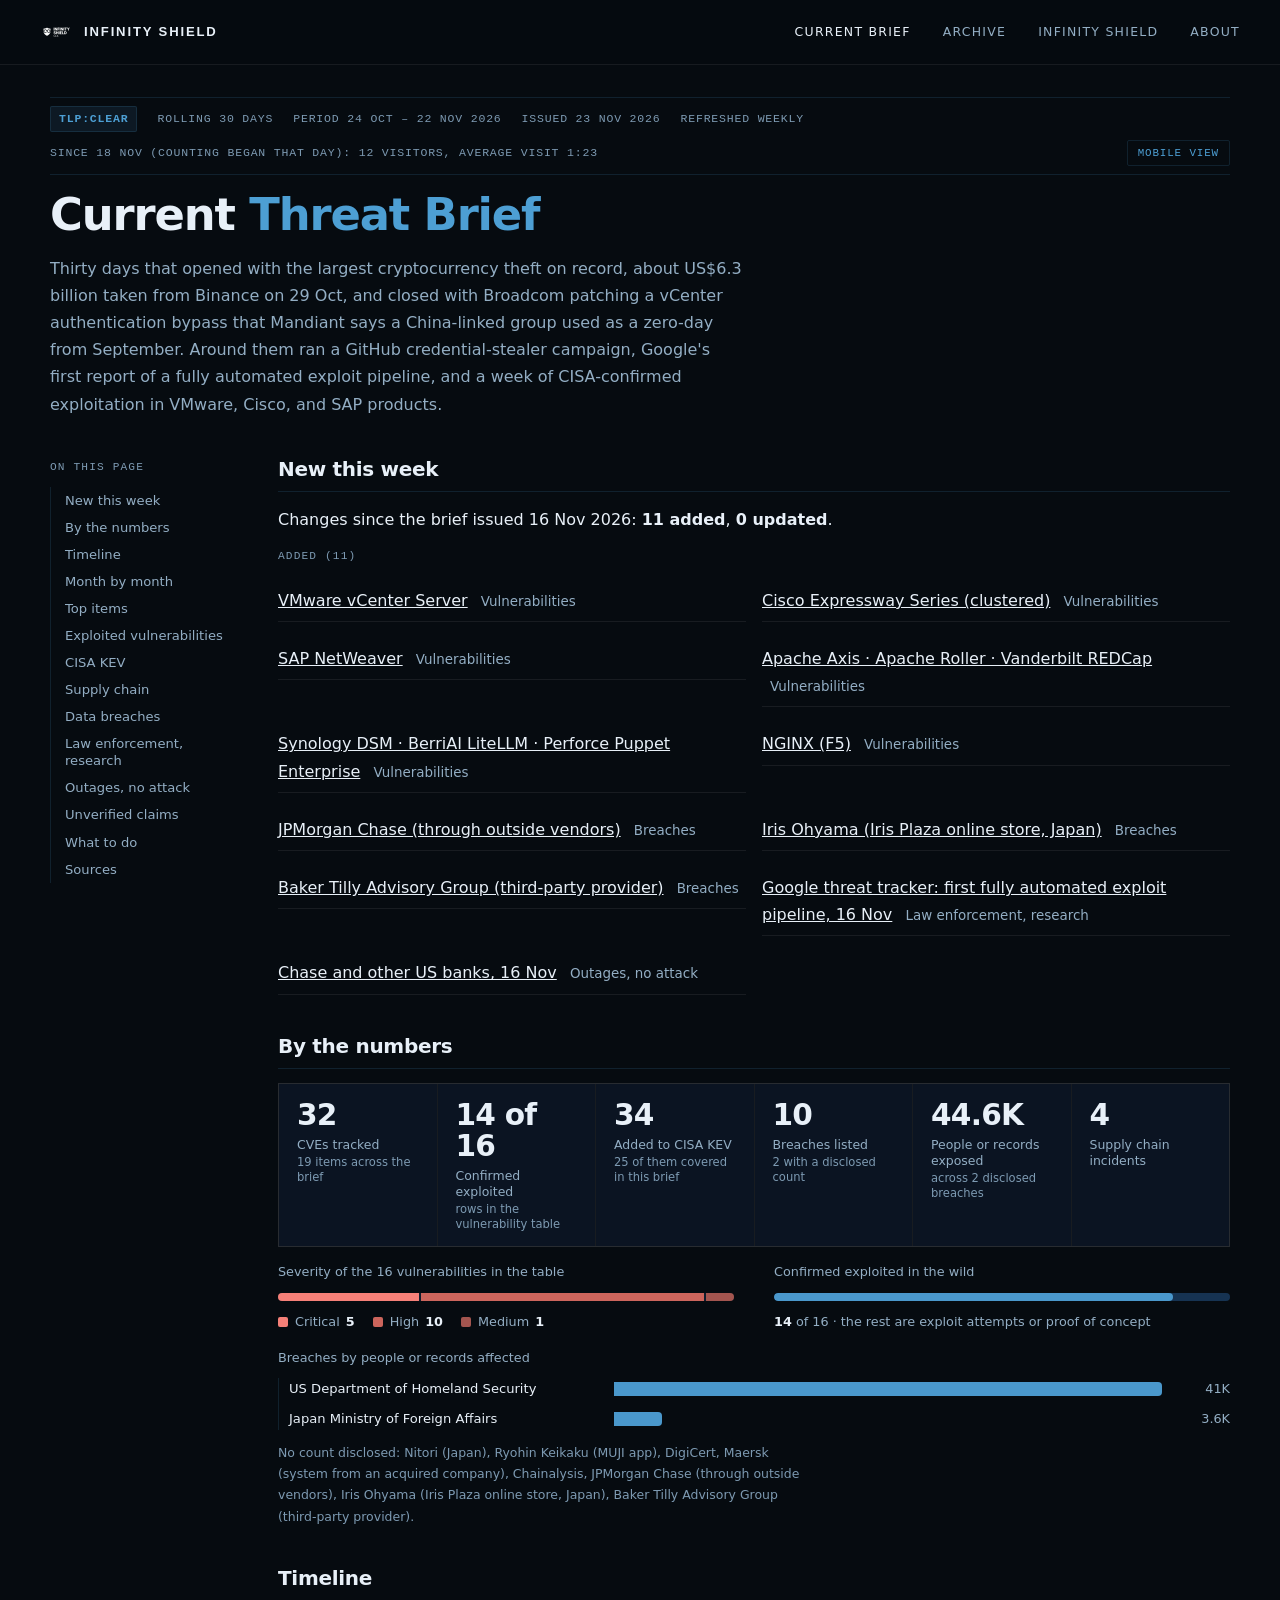
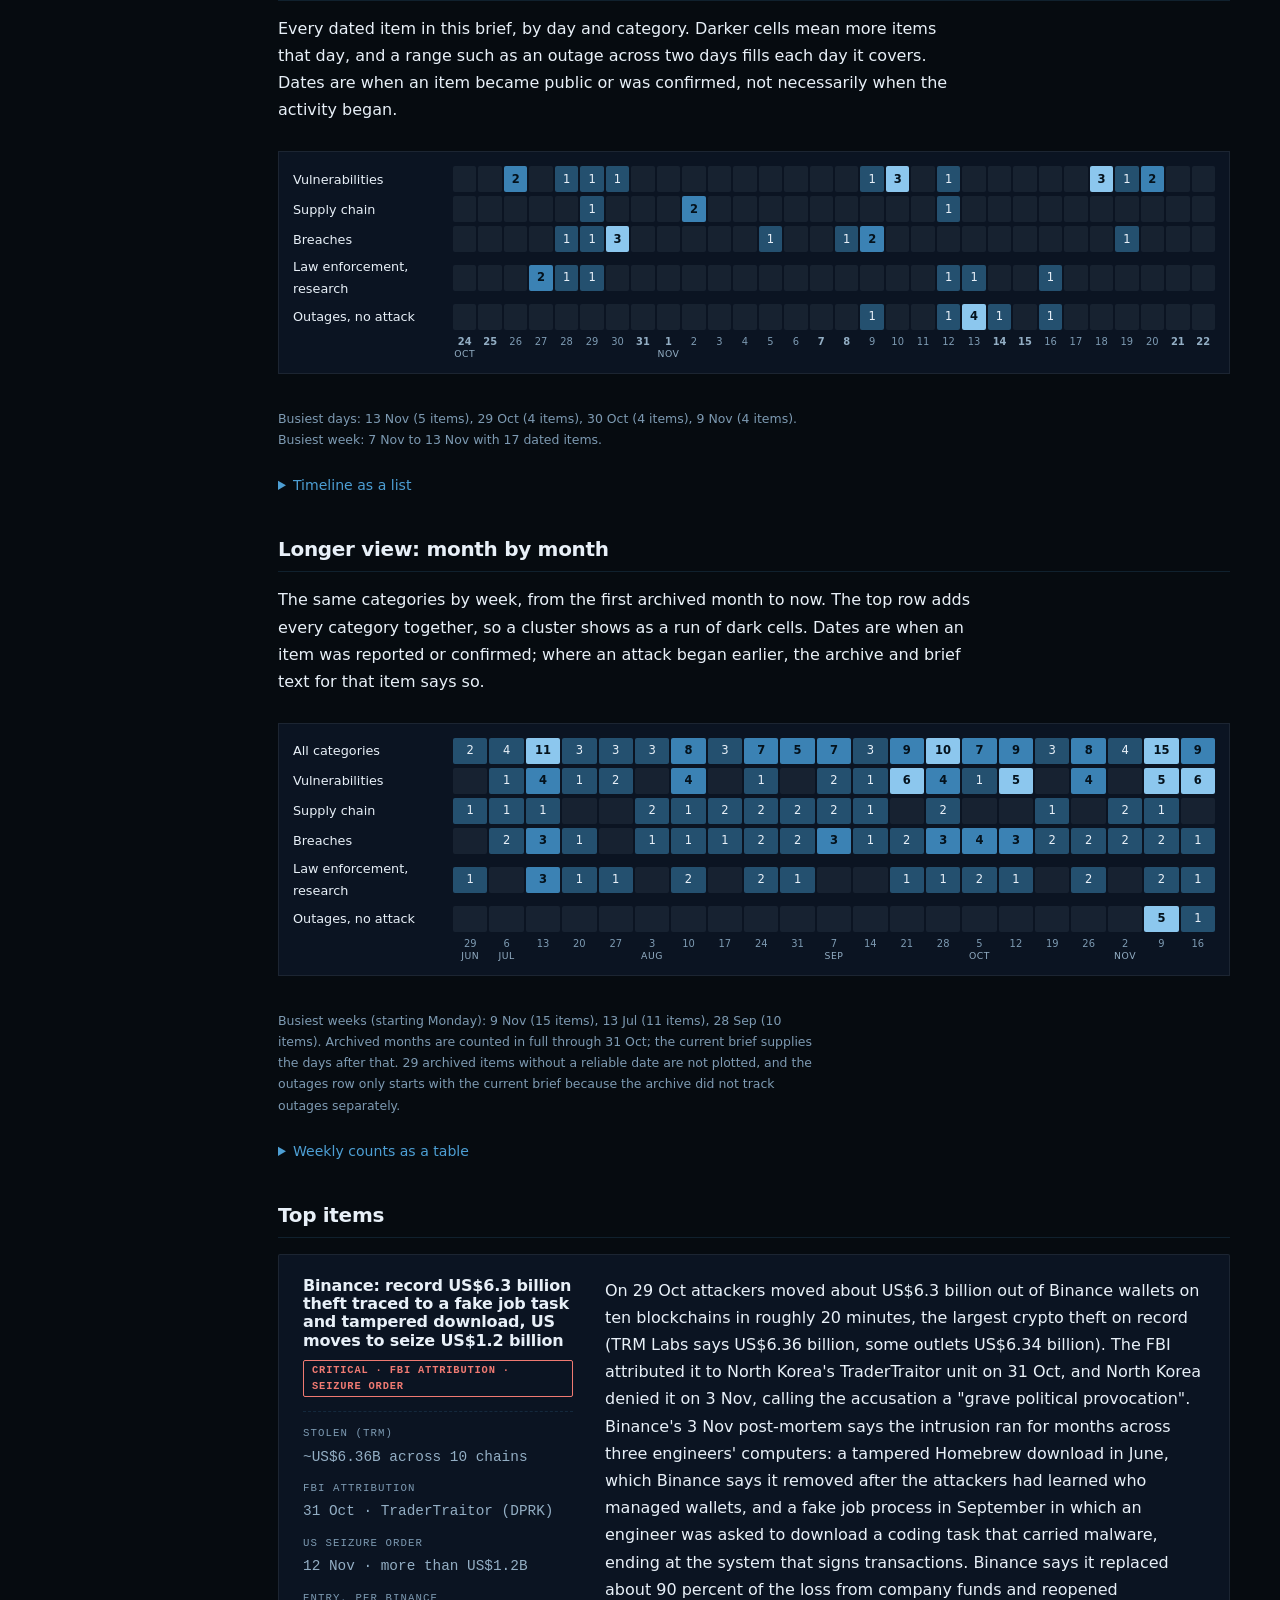
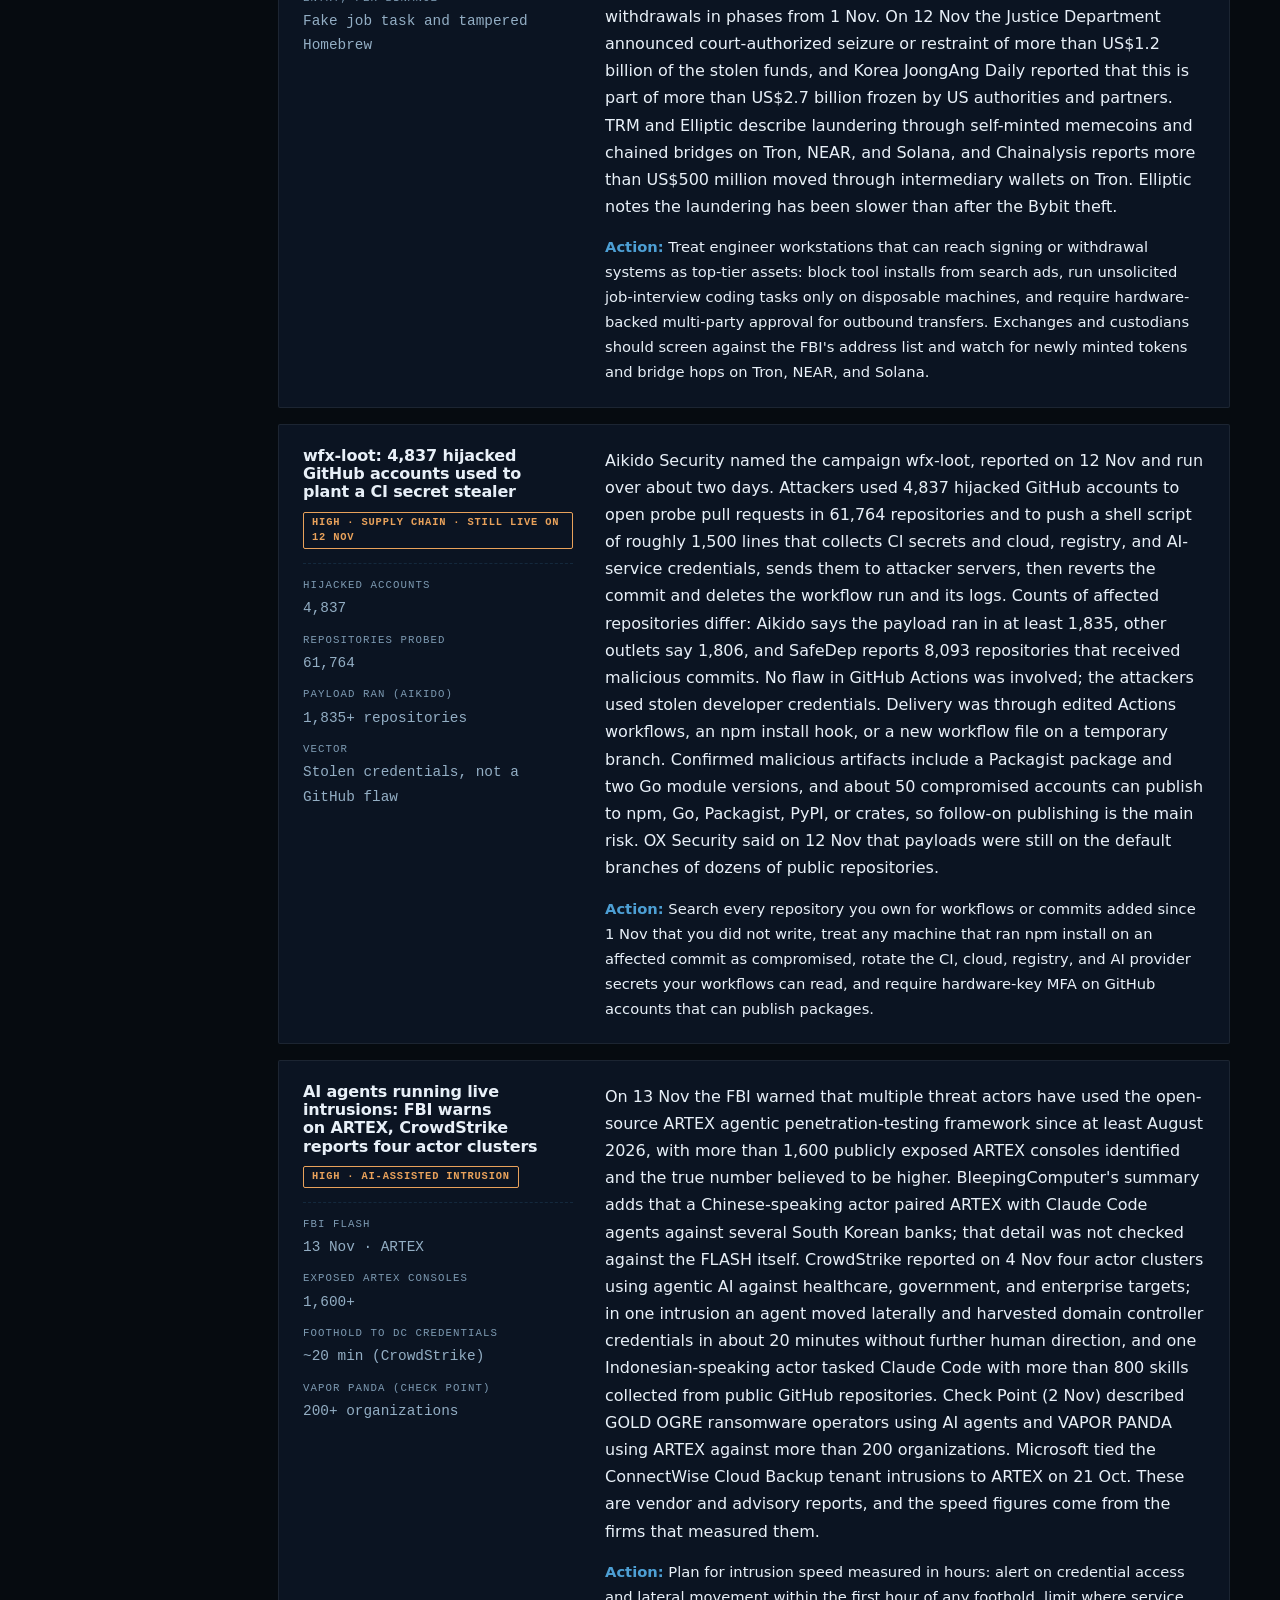
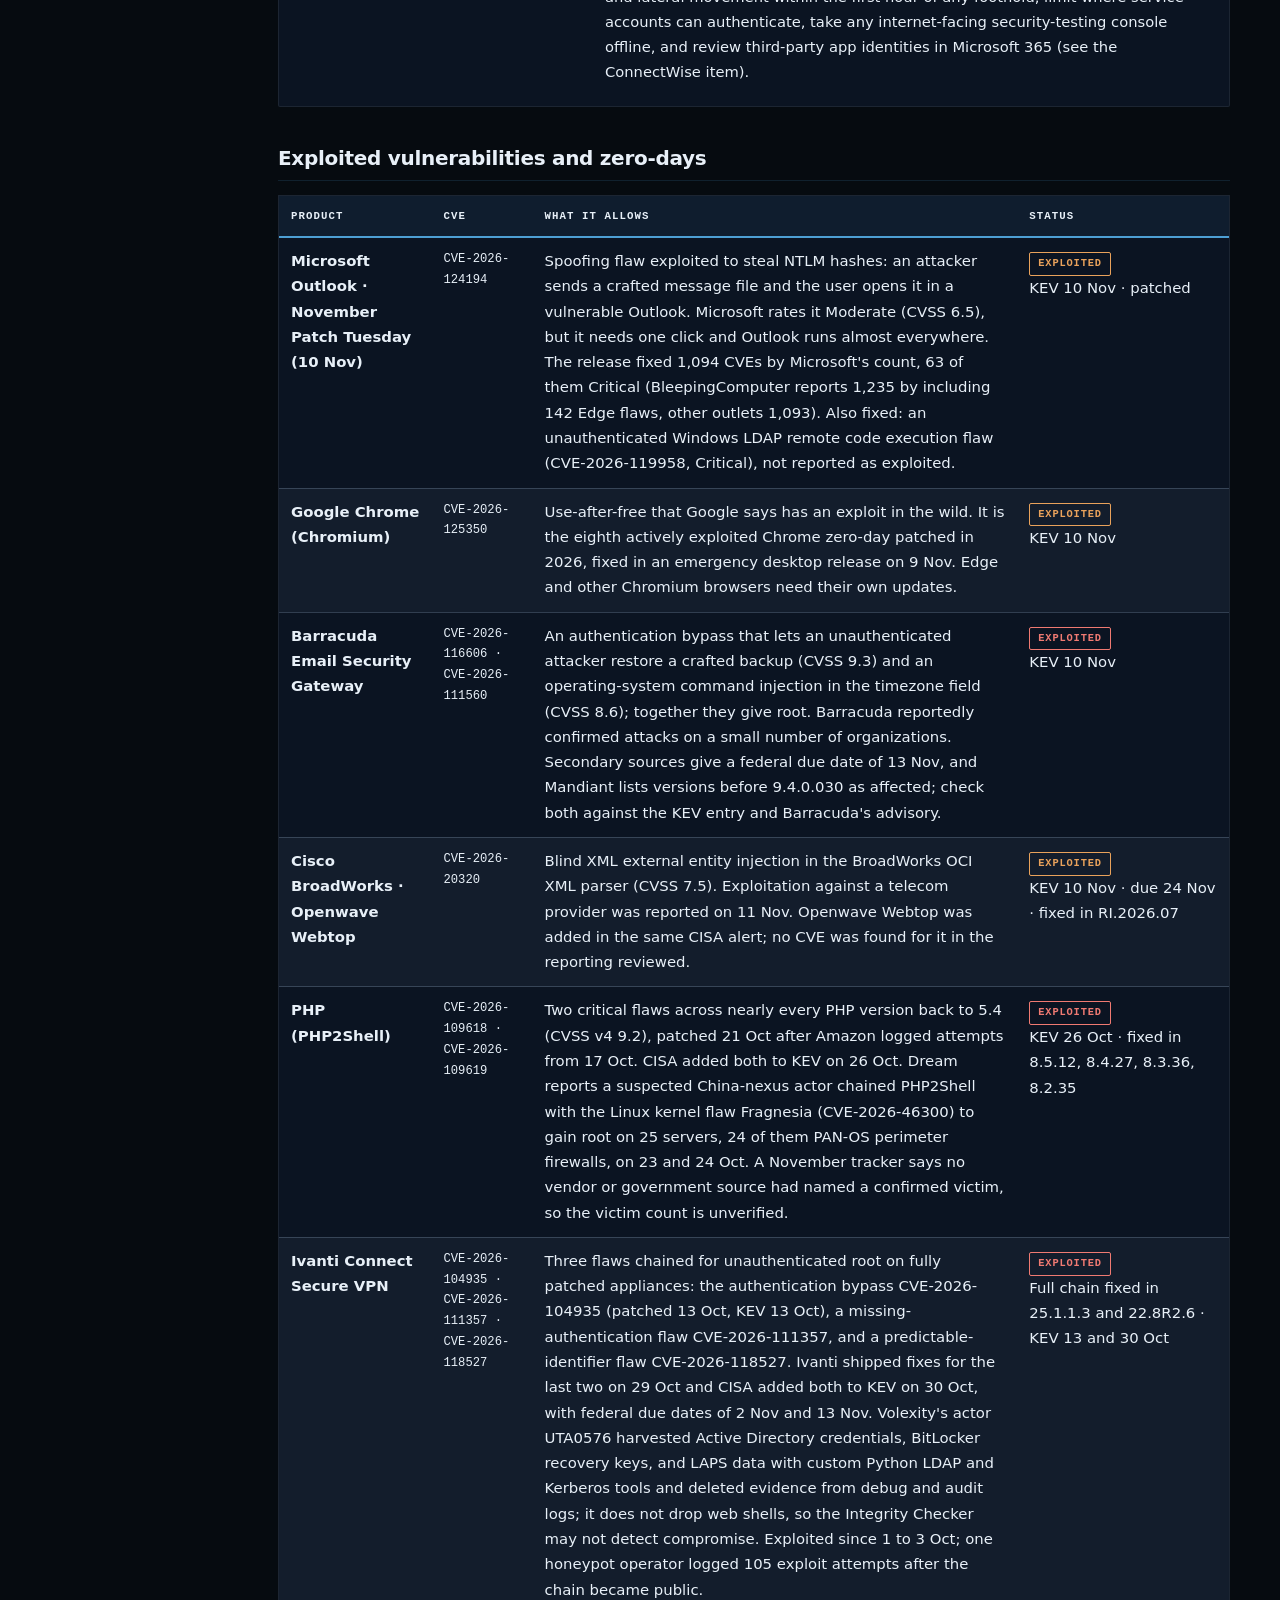
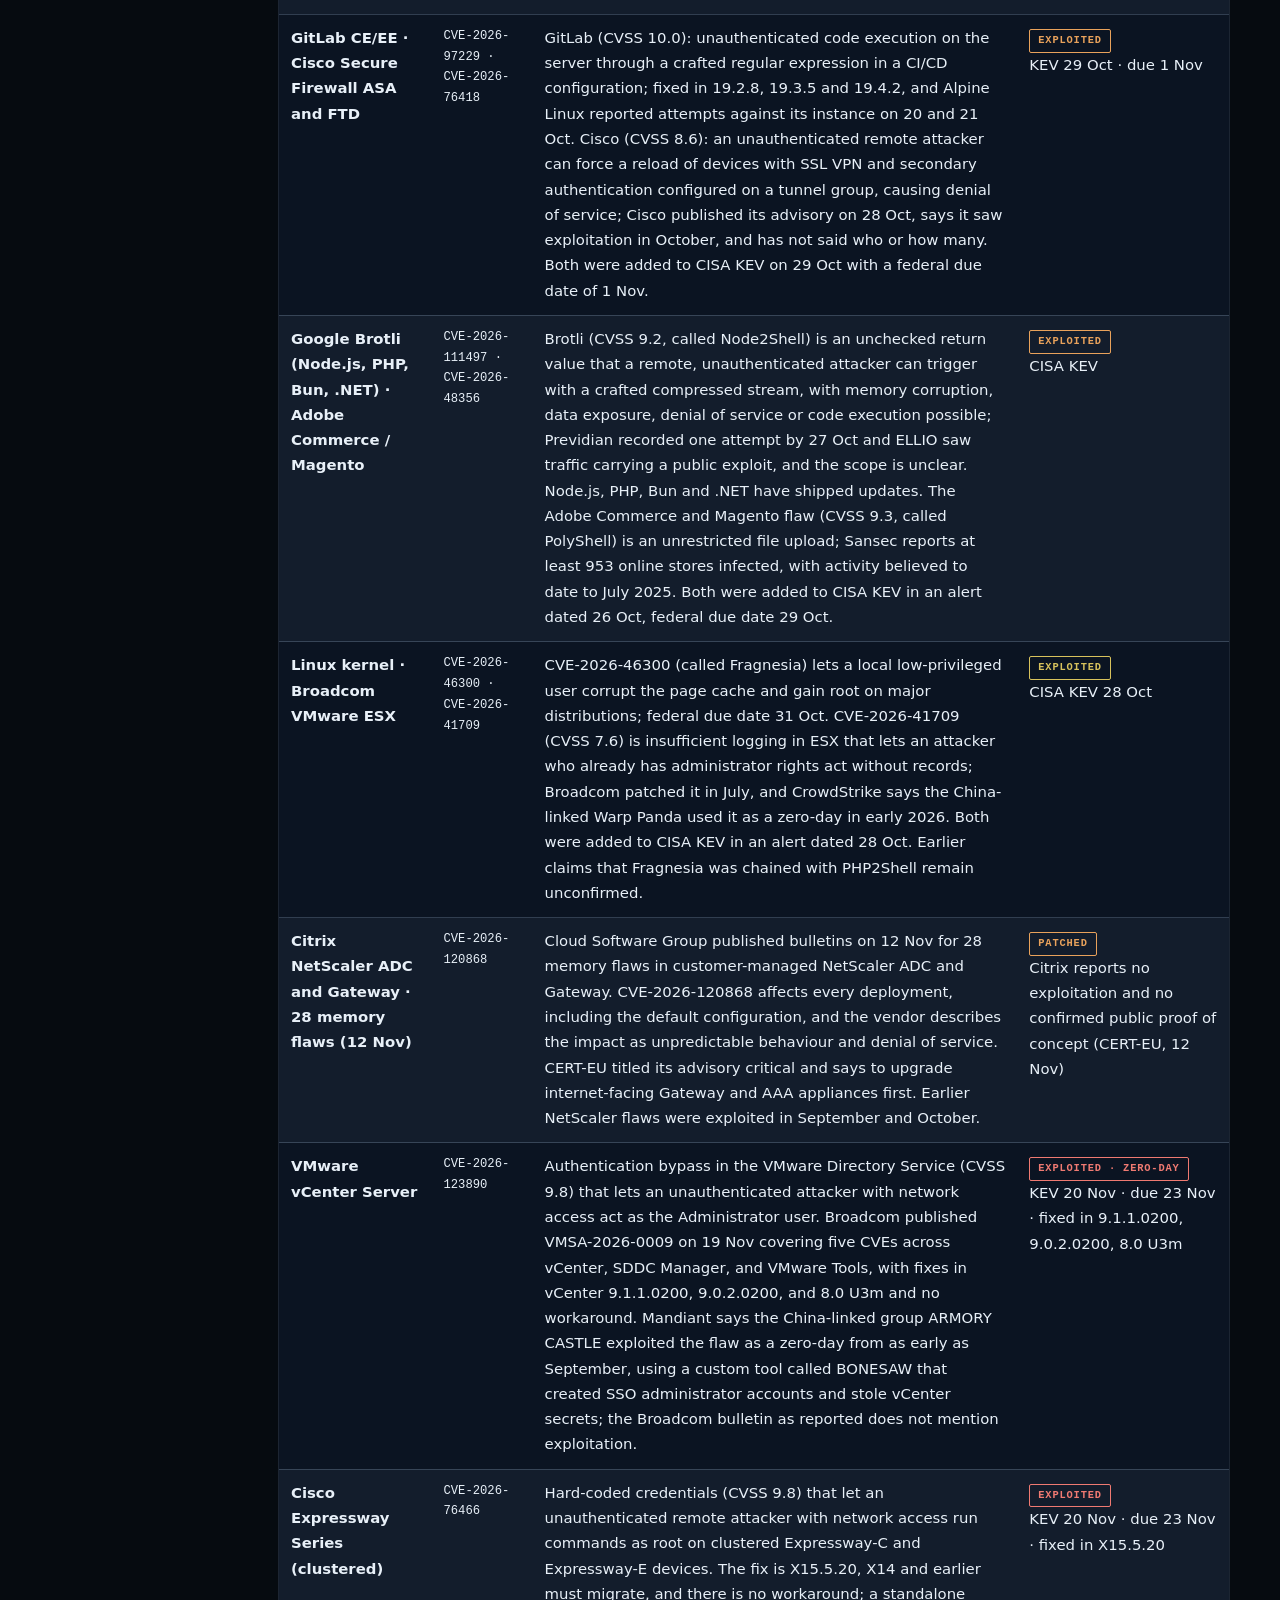
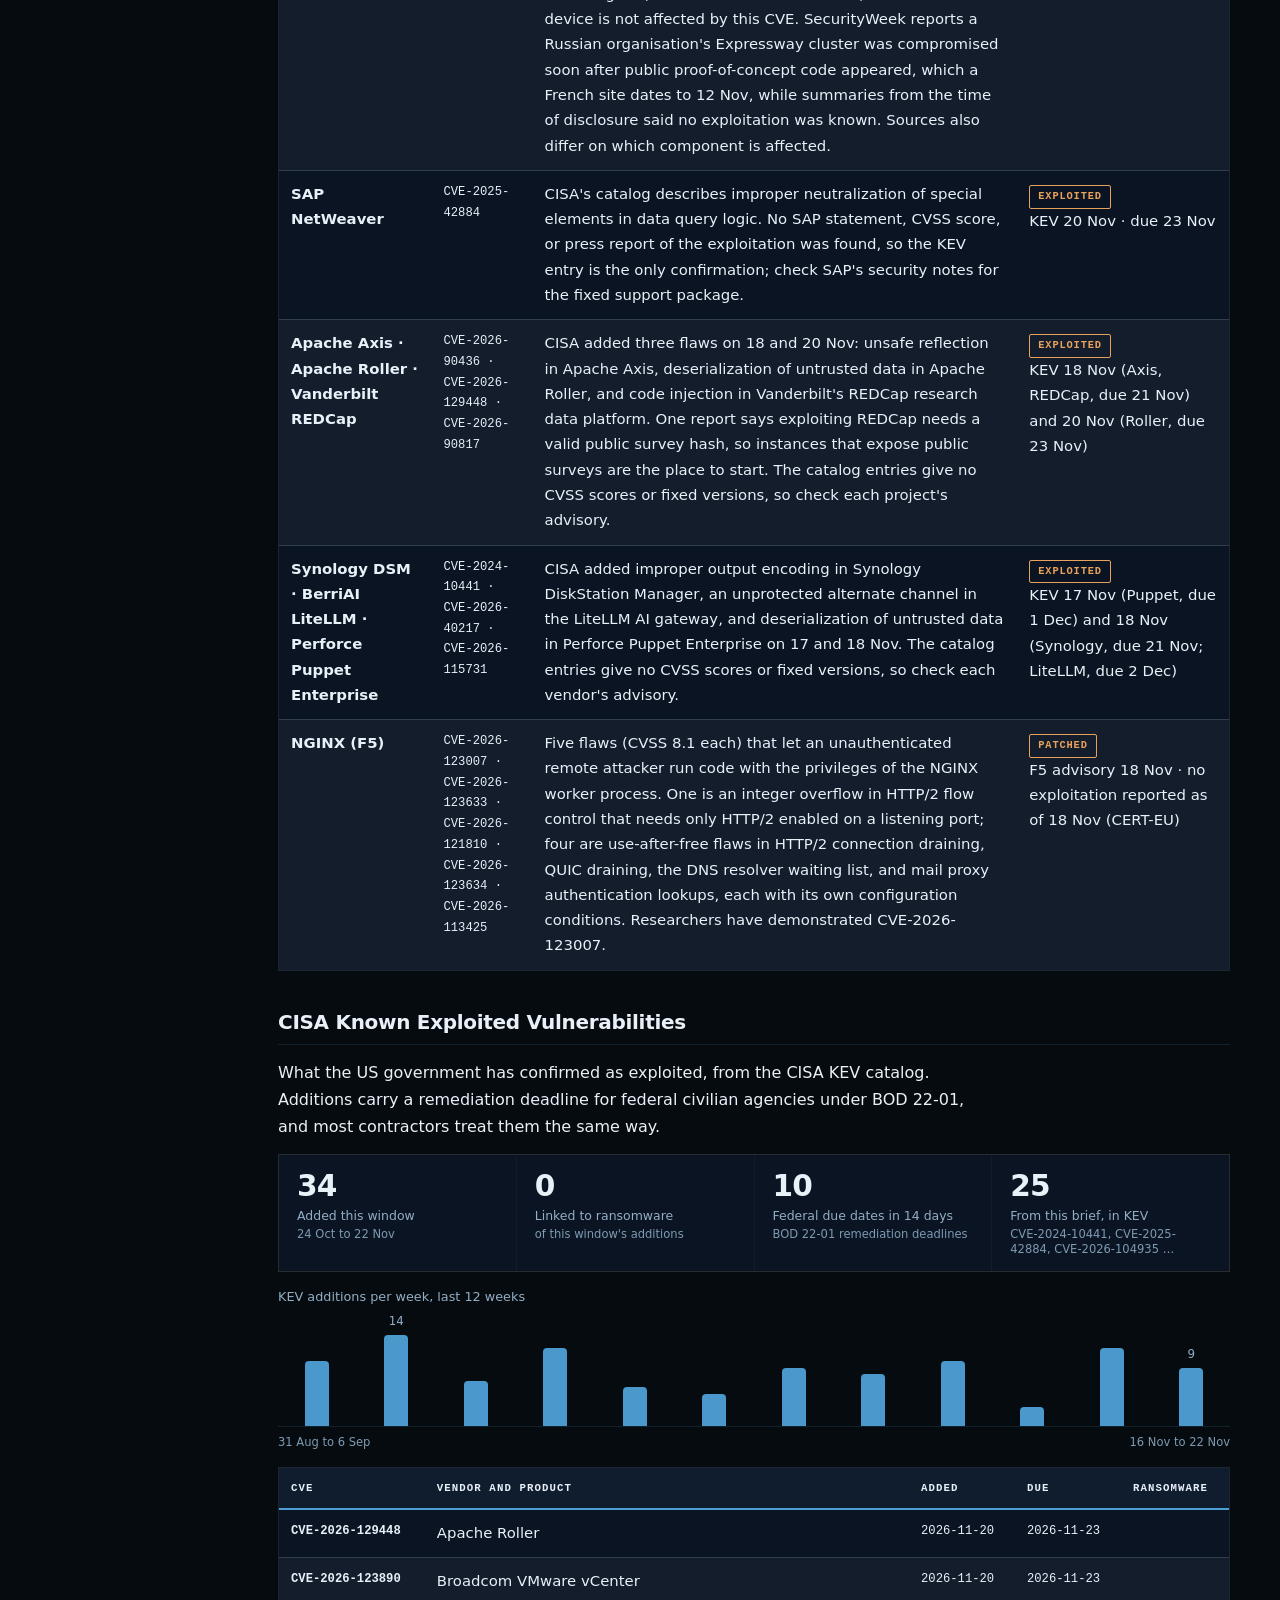
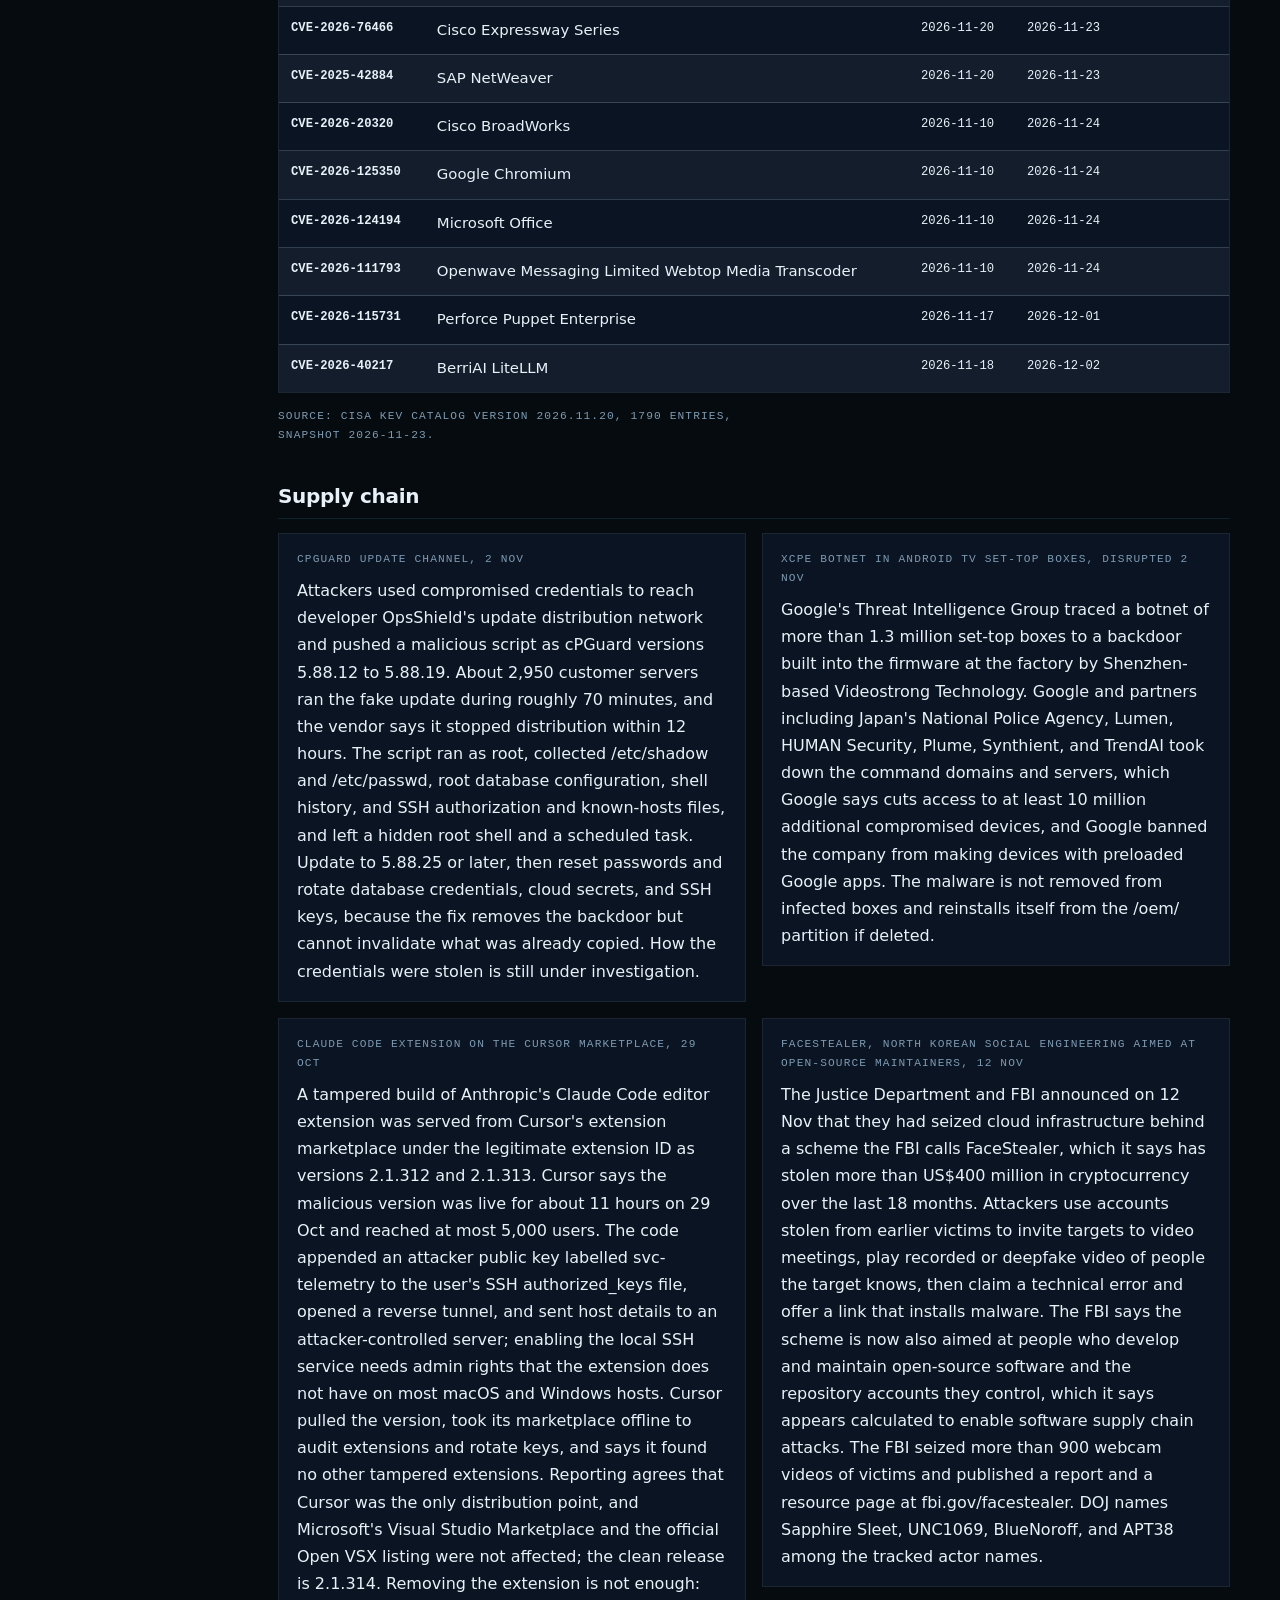
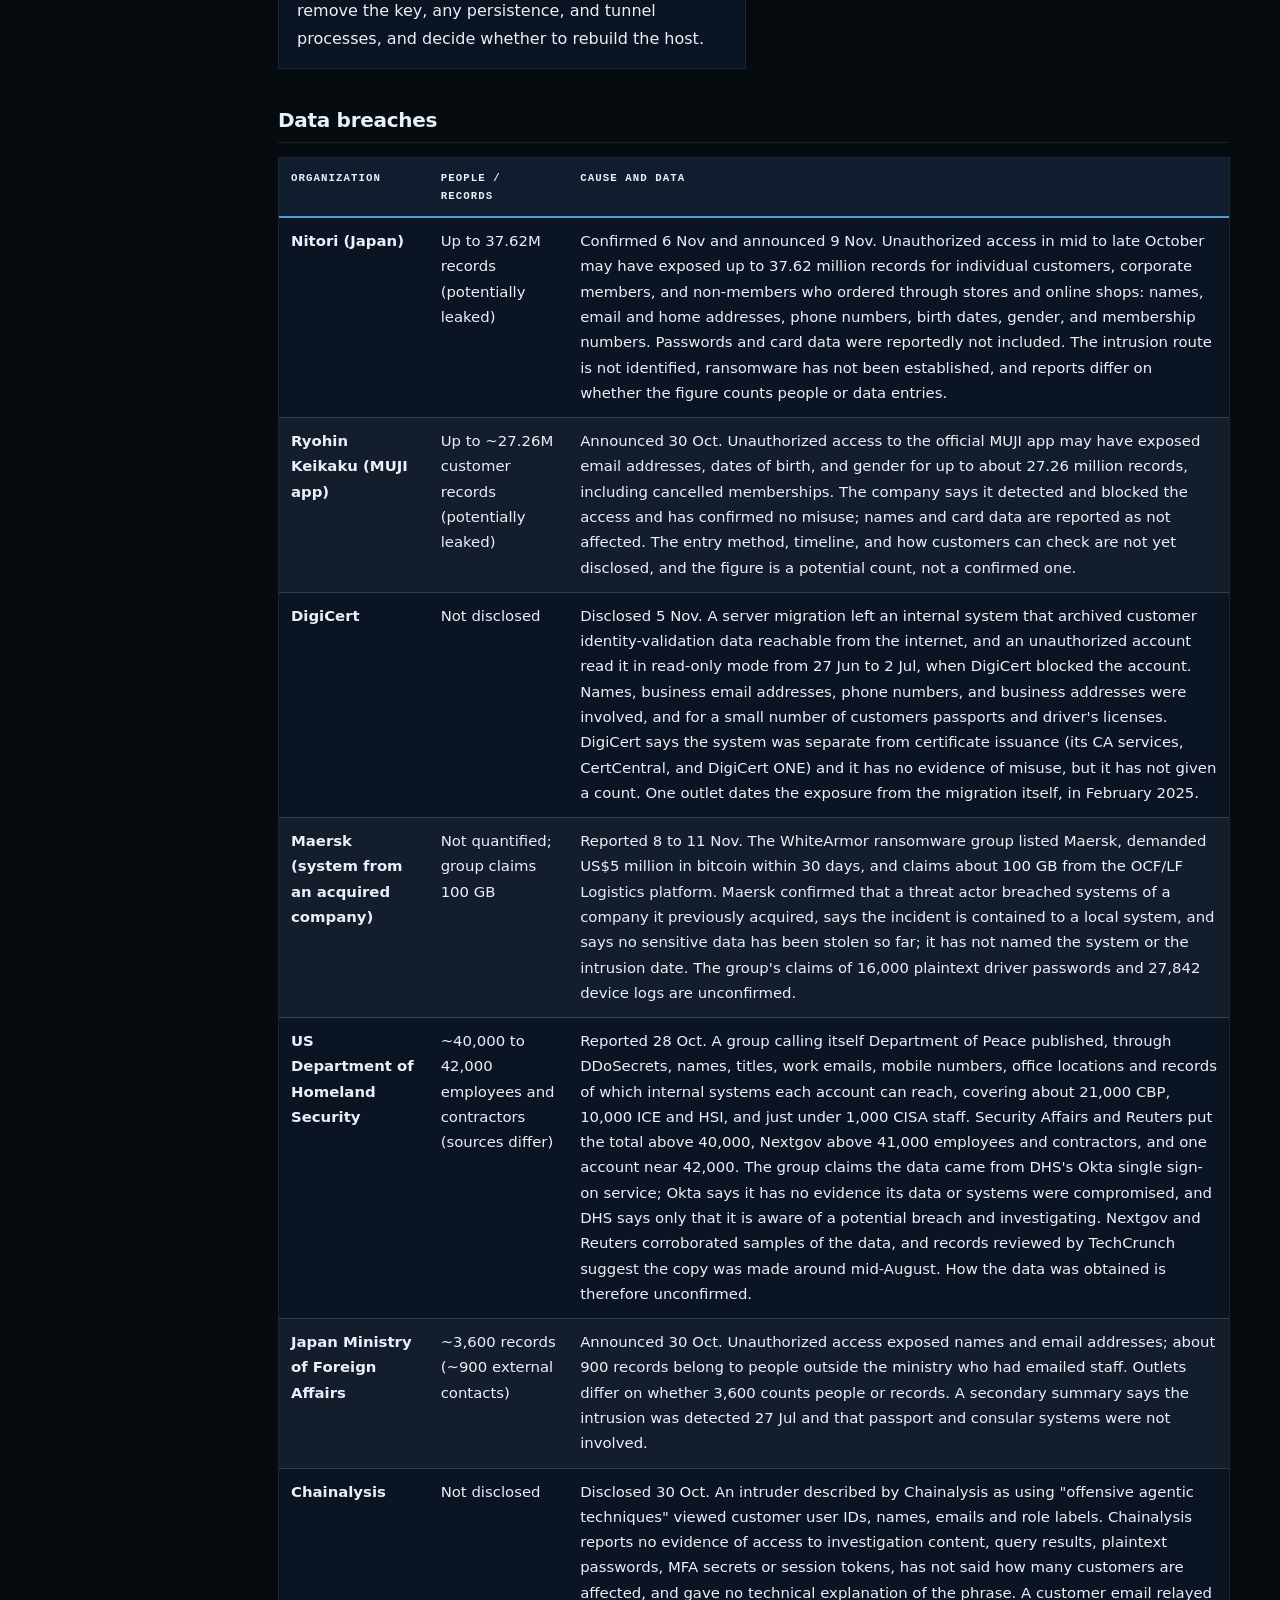
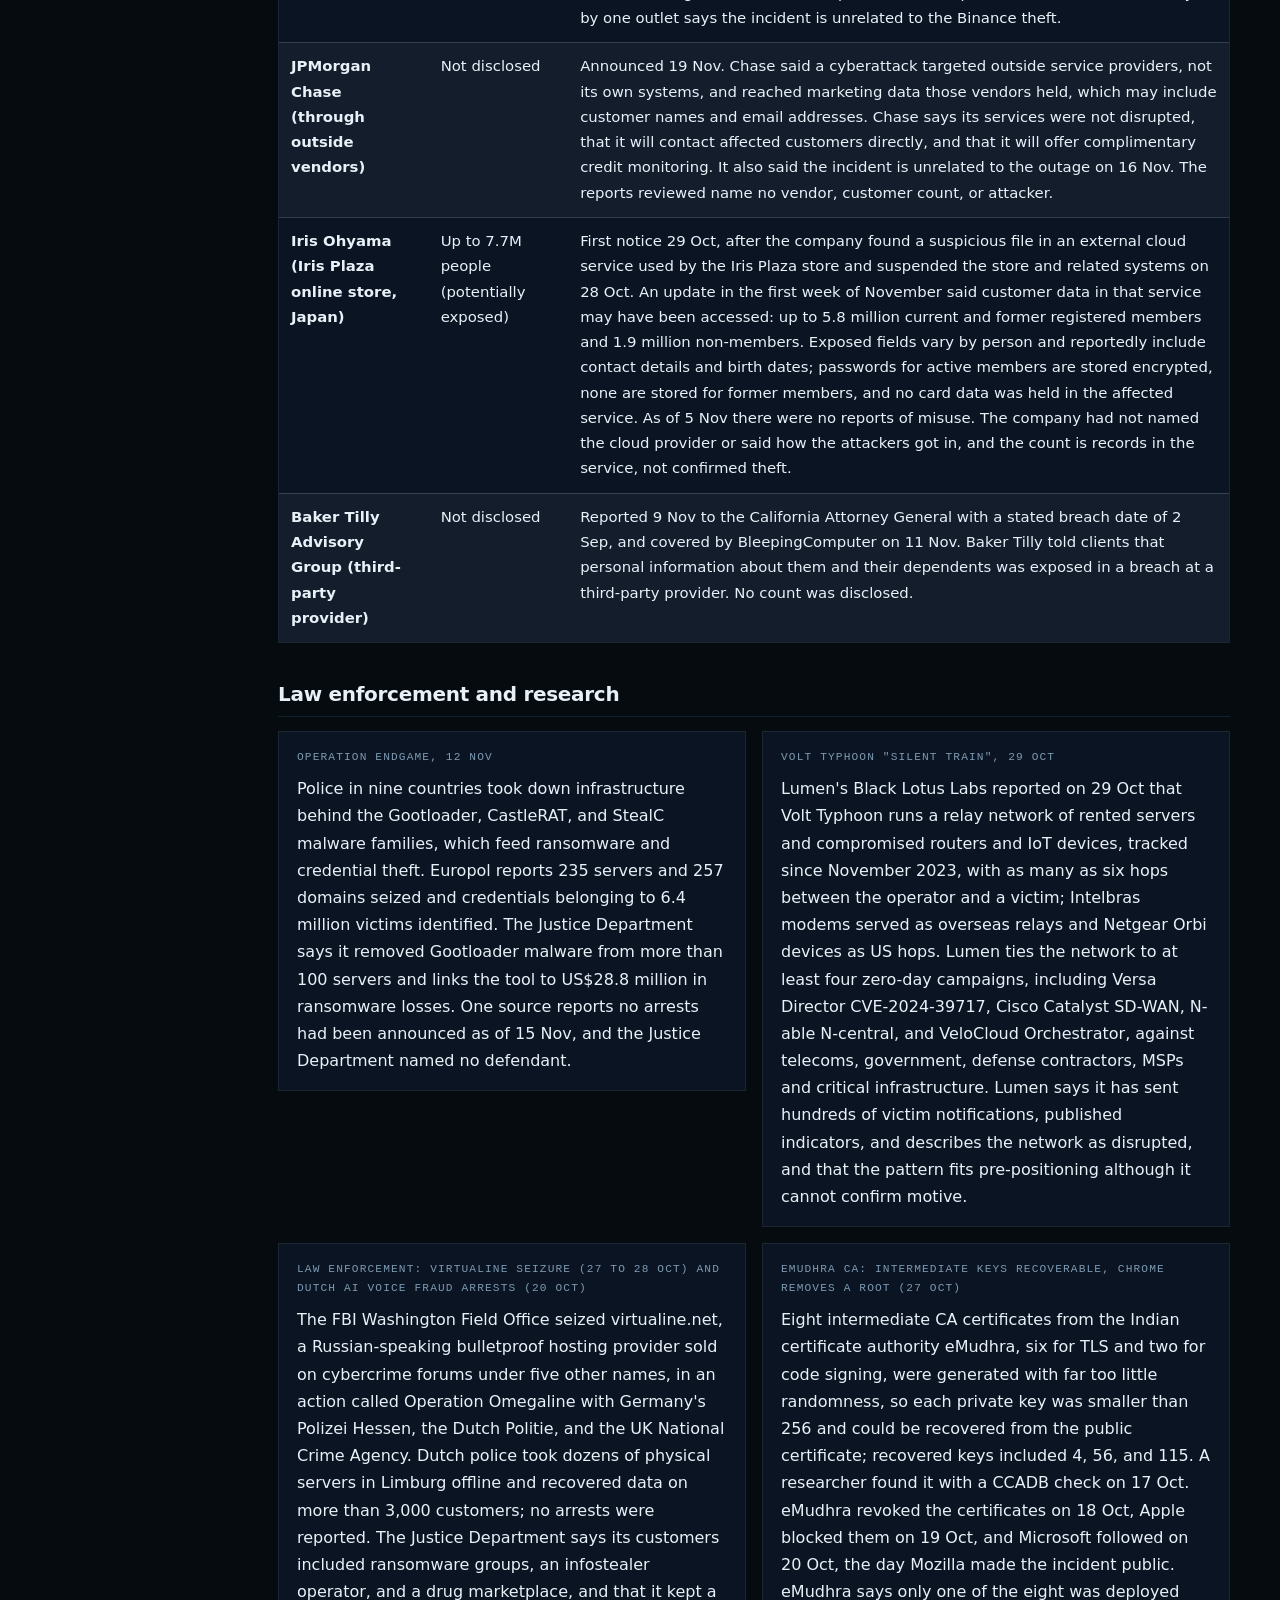
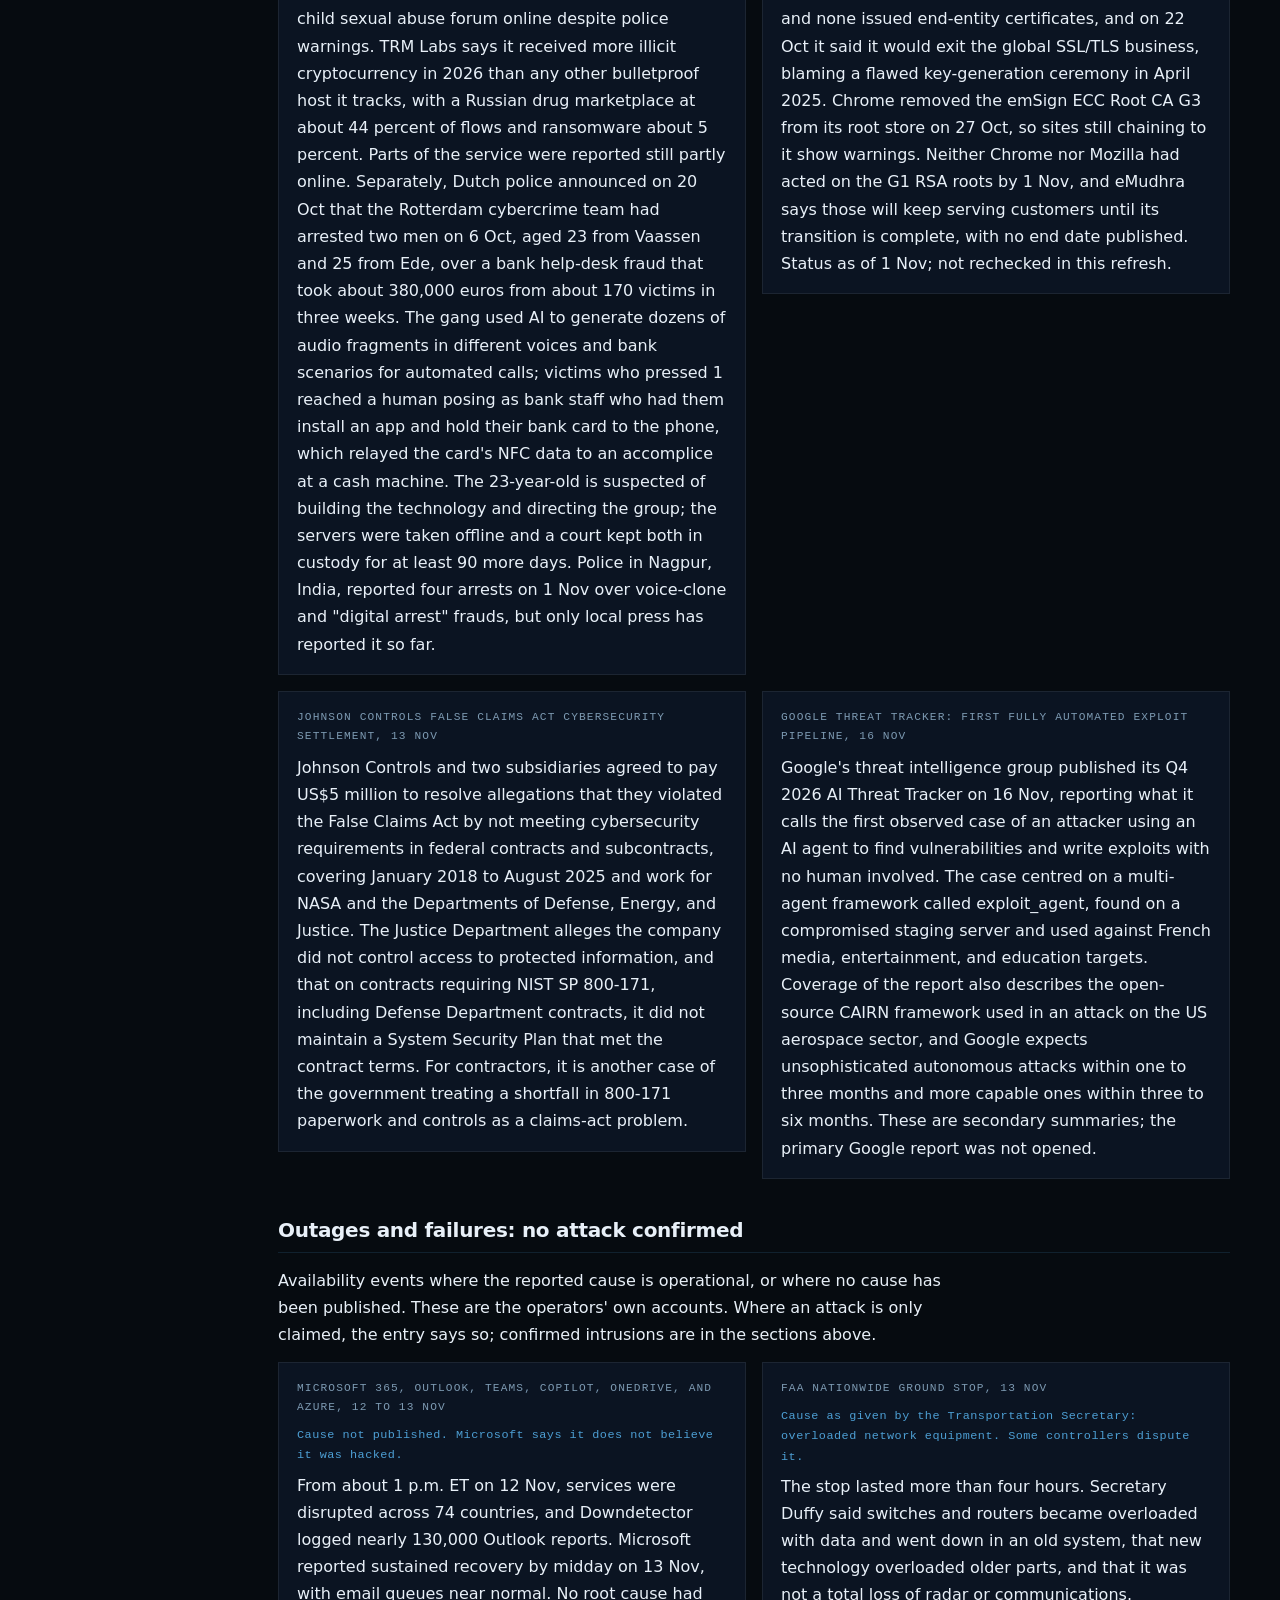
==== commit ac5648f4: "Brief: refresh visitor count" ====
--- a/index.html
+++ b/index.html
@@ -31,7 +31,7 @@
 </nav>
 <main id="main" class="wrap wide">
   <header>
-    <div class="marking"><span class="tlp">TLP:CLEAR</span><span>Rolling 30 days</span><span>Period 24 Oct – 22 Nov 2026</span><span>Issued 23 Nov 2026</span><span>Refreshed weekly</span><span>Since 18 Nov (counting began that day): 10 visitors, average visit 0:53</span><span class="viewtoggle"><a class="vt-m" href="#mobile-view">Mobile view</a><a class="vt-d" href="#desktop-view">Desktop view</a></span></div>
+    <div class="marking"><span class="tlp">TLP:CLEAR</span><span>Rolling 30 days</span><span>Period 24 Oct – 22 Nov 2026</span><span>Issued 23 Nov 2026</span><span>Refreshed weekly</span><span>Since 18 Nov (counting began that day): 12 visitors, average visit 1:23</span><span class="viewtoggle"><a class="vt-m" href="#mobile-view">Mobile view</a><a class="vt-d" href="#desktop-view">Desktop view</a></span></div>
     <h1>Current <span>Threat Brief</span></h1>
     <p class="lede">Thirty days that opened with the largest cryptocurrency theft on record, about US$6.3 billion taken from Binance on 29 Oct, and closed with Broadcom patching a vCenter authentication bypass that Mandiant says a China-linked group used as a zero-day from September. Around them ran a GitHub credential-stealer campaign, Google's first report of a fully automated exploit pipeline, and a week of CISA-confirmed exploitation in VMware, Cisco, and SAP products.</p>
   </header>
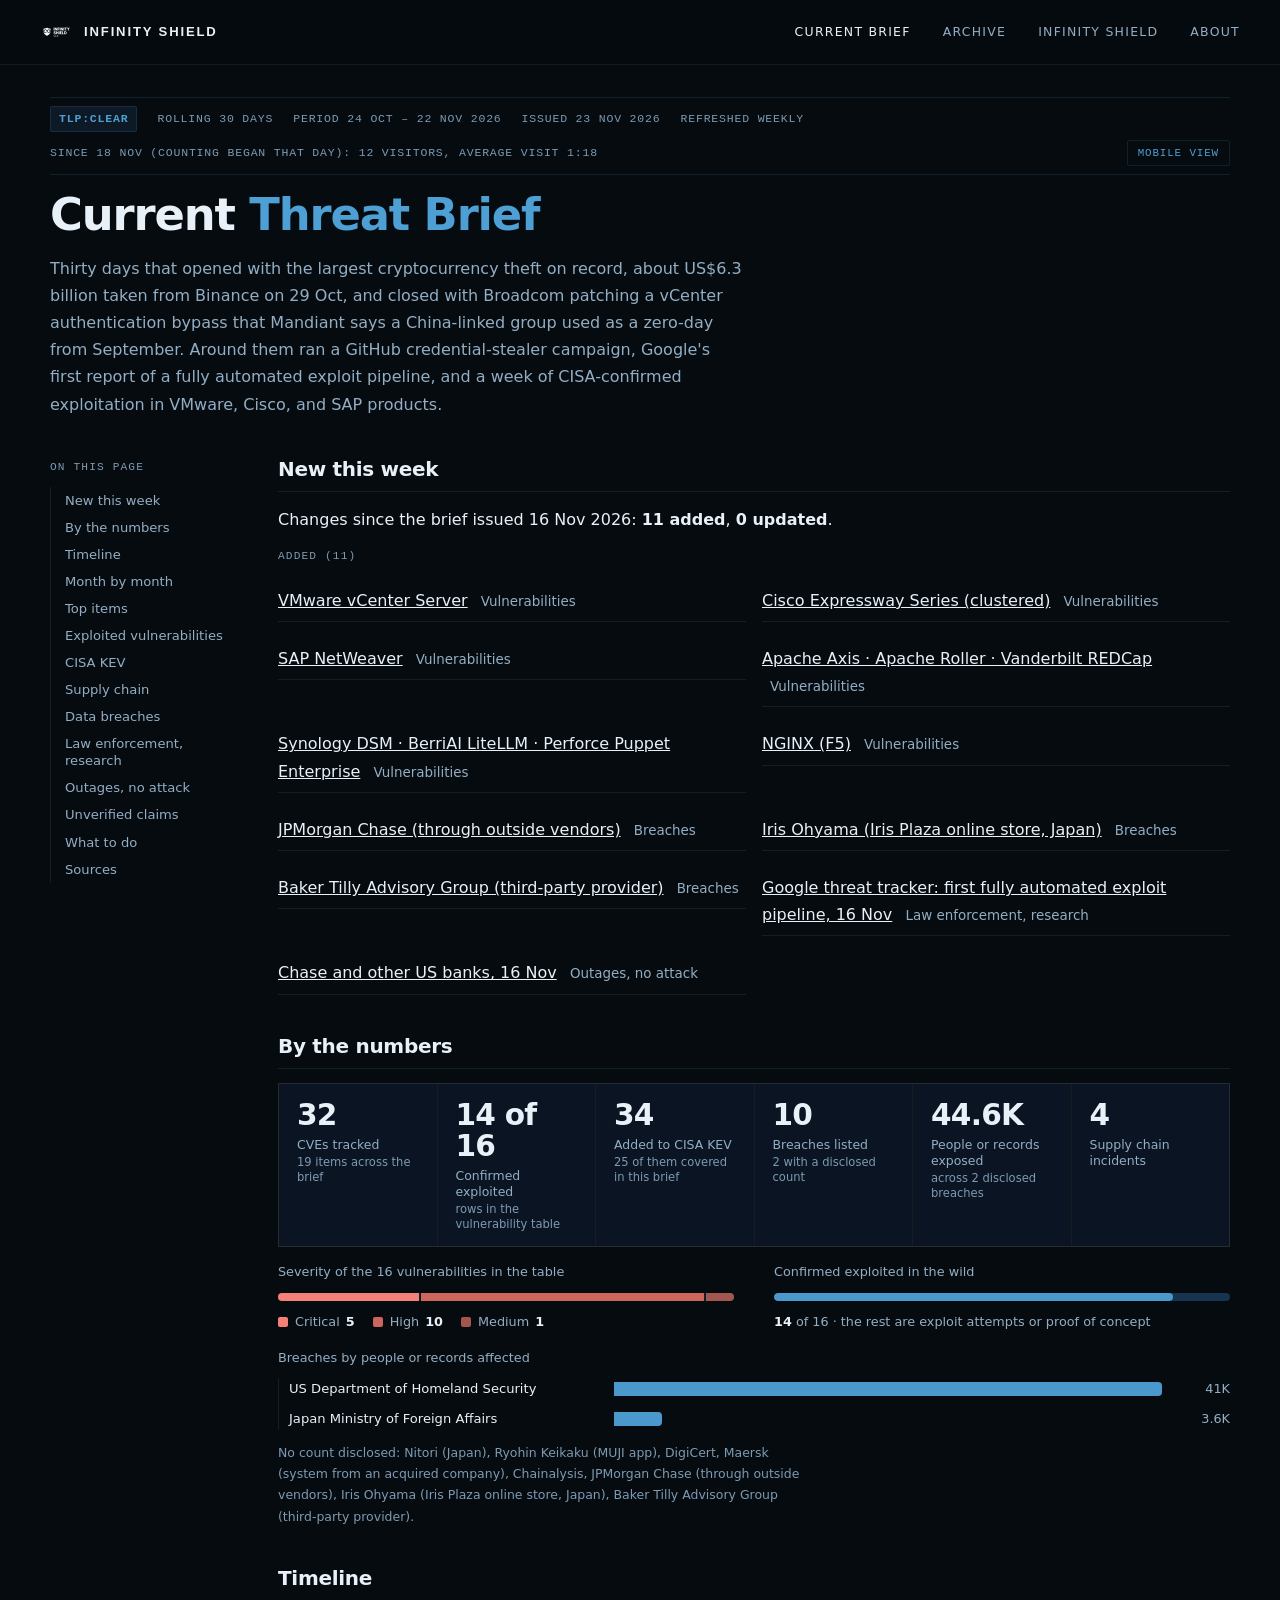
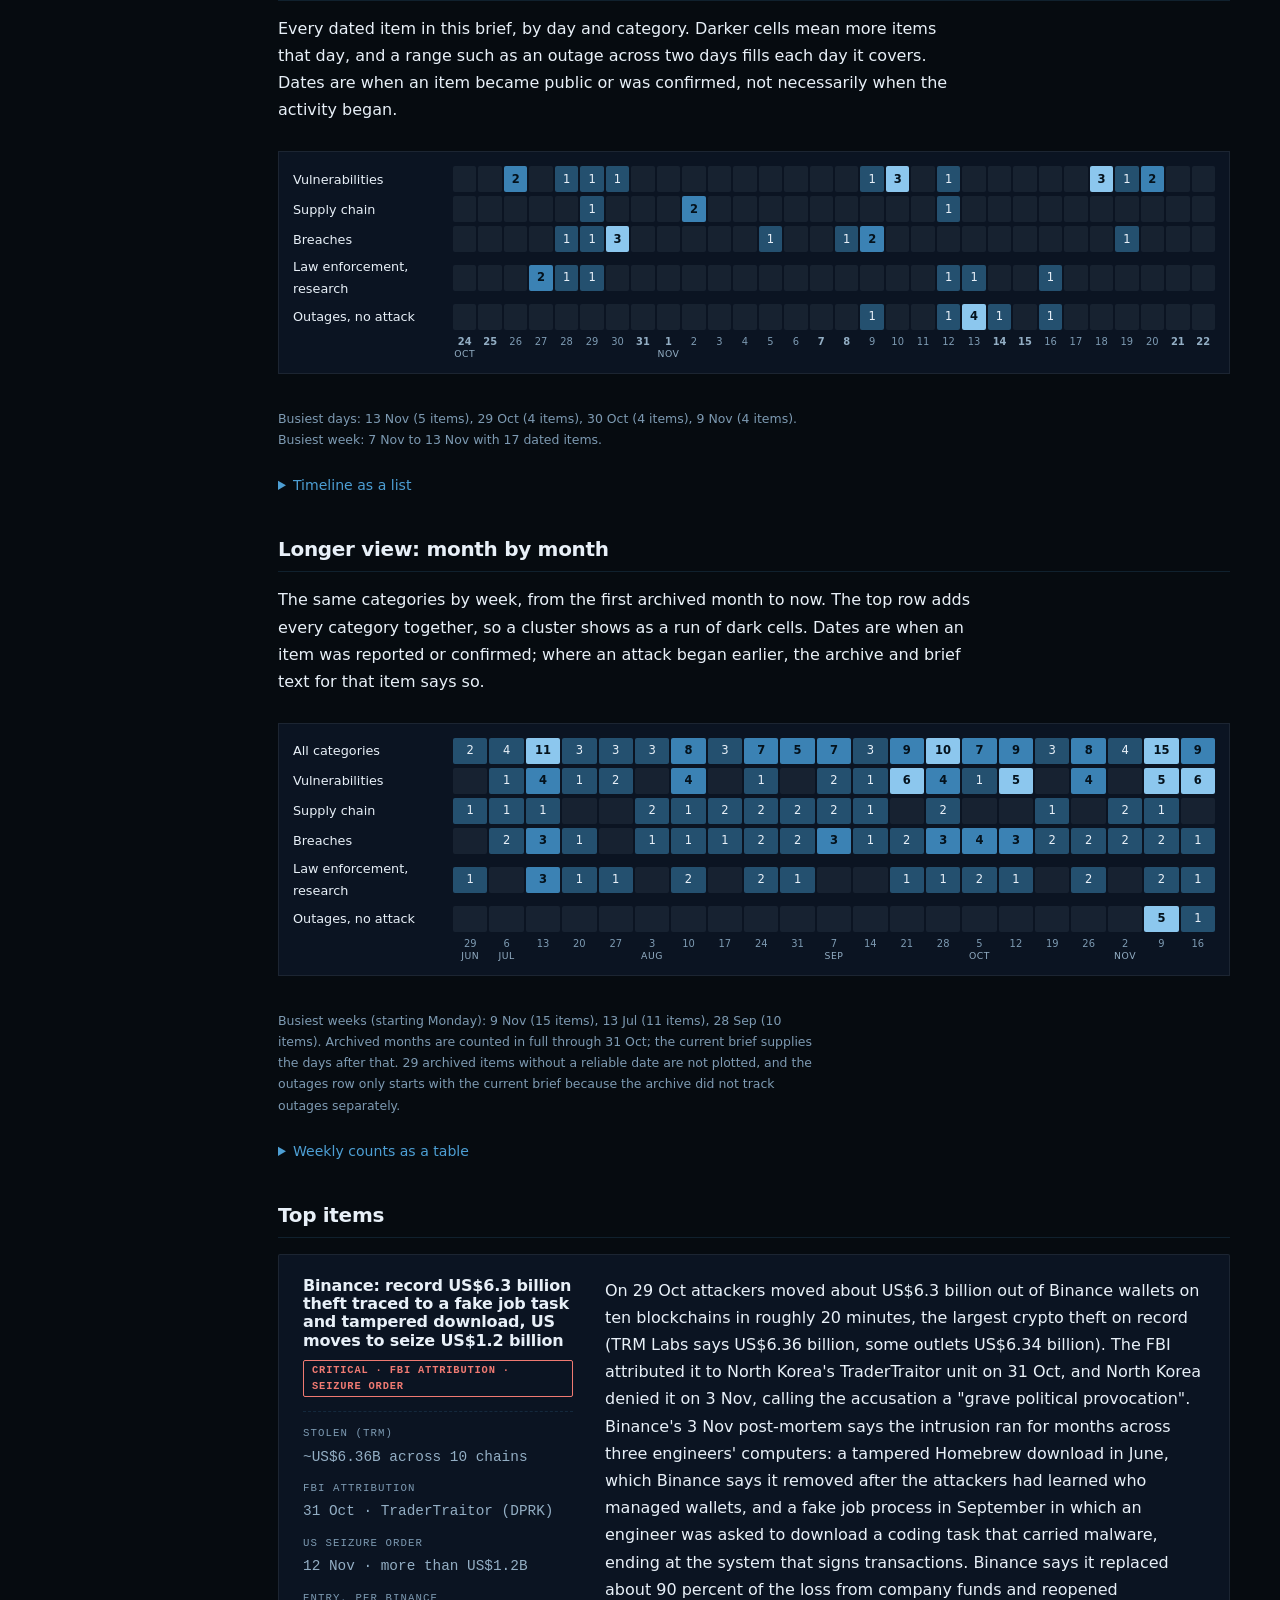
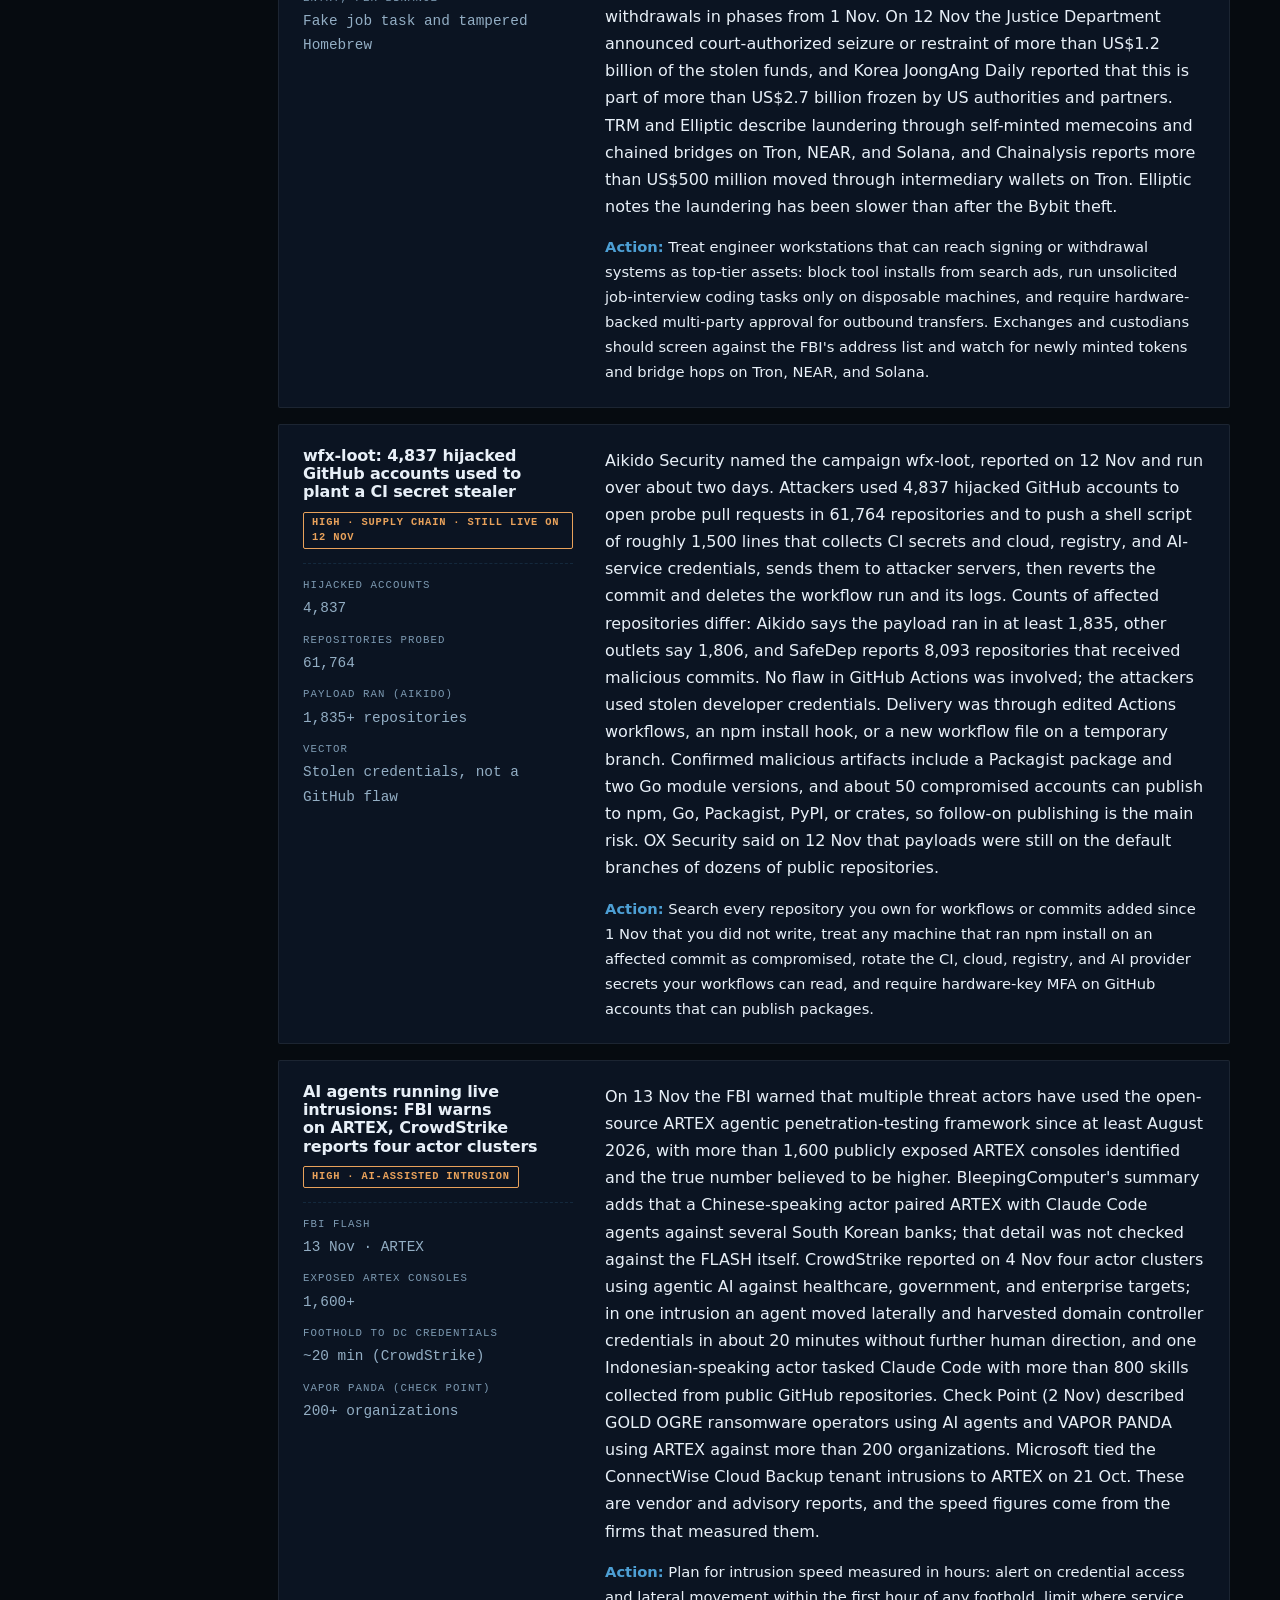
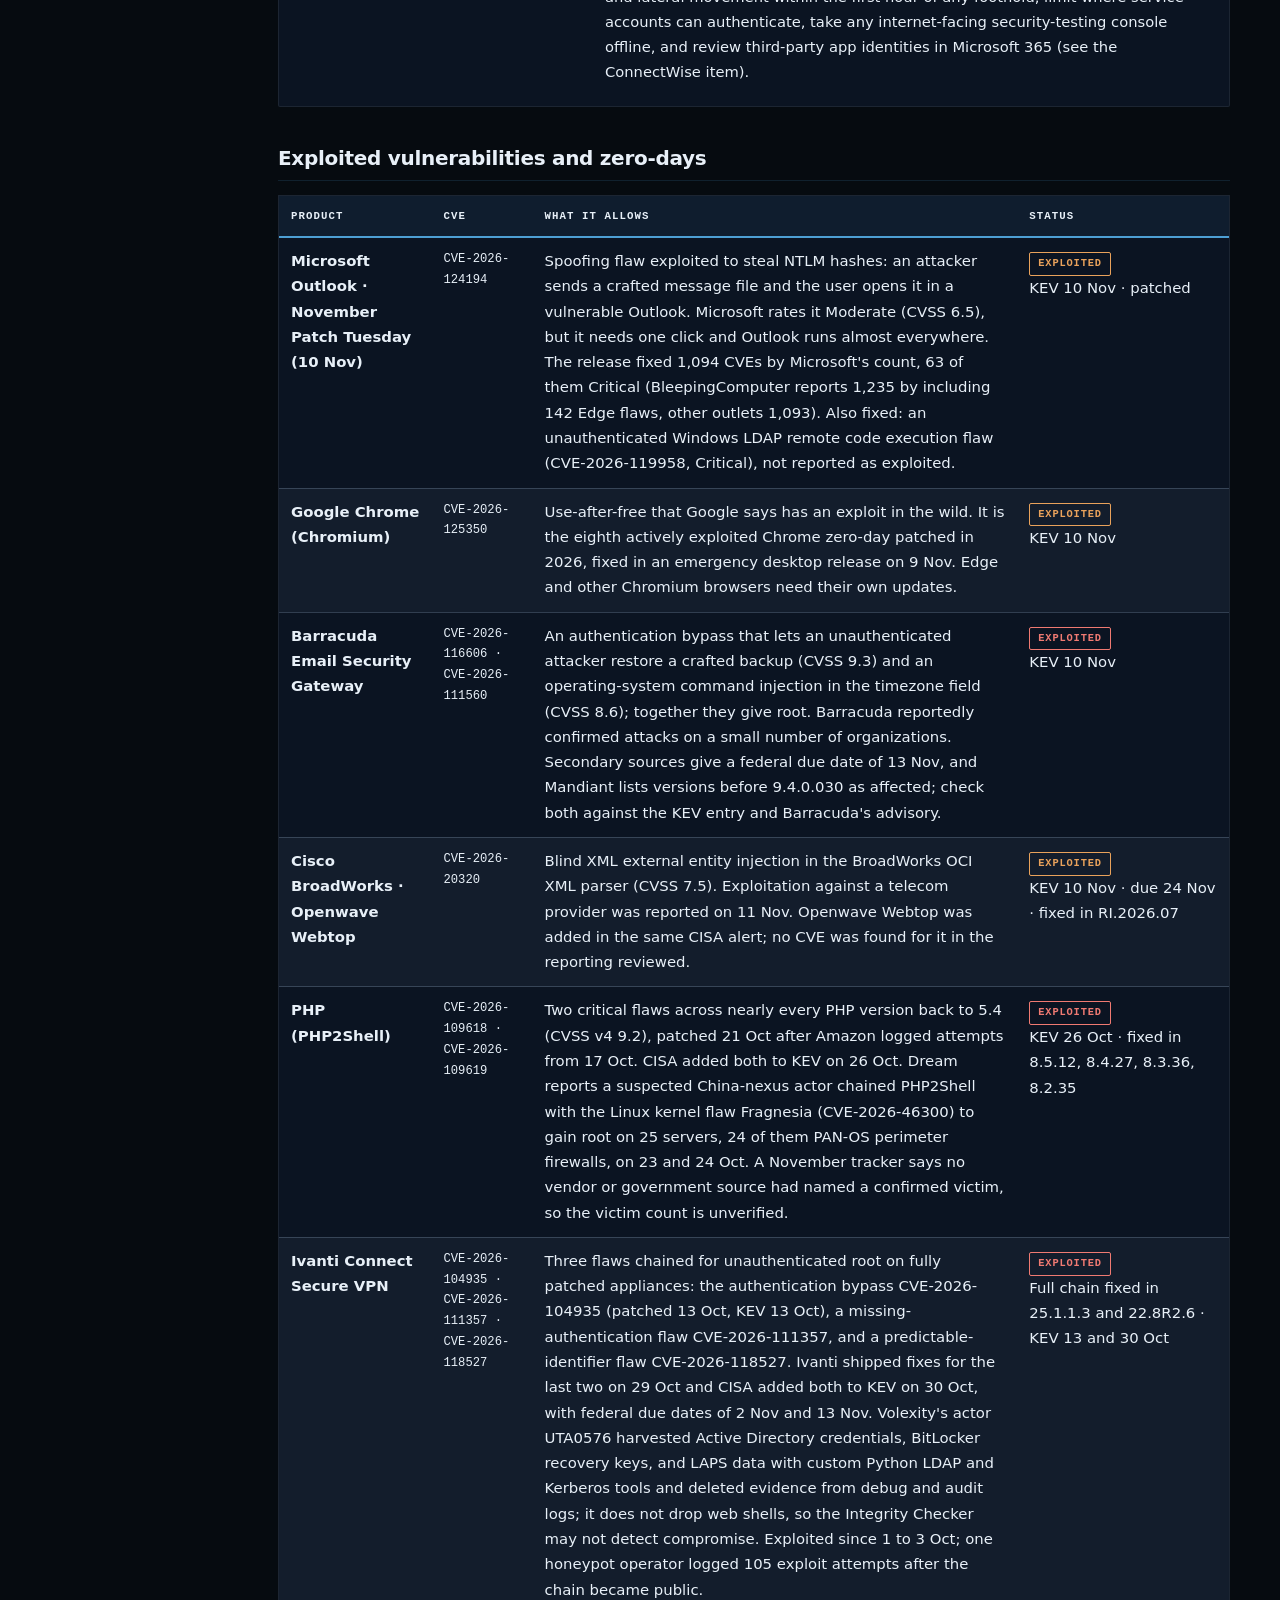
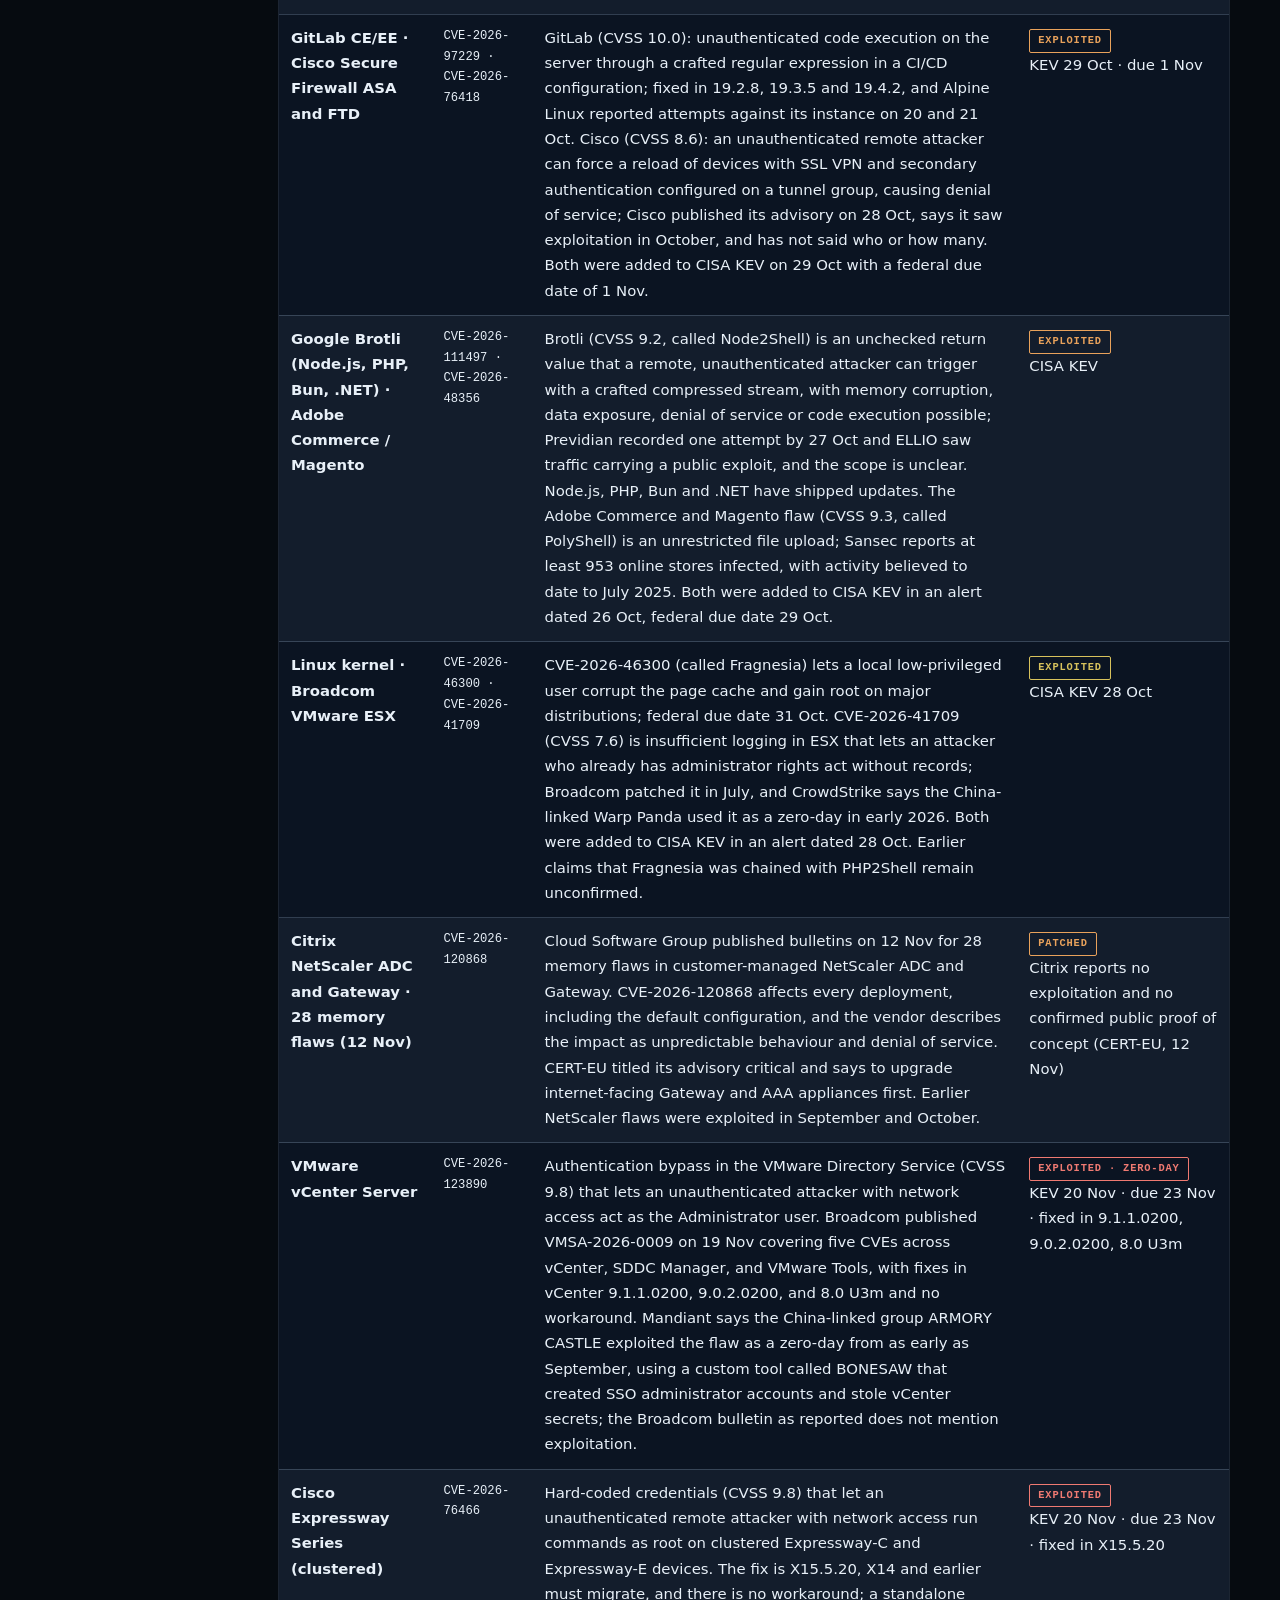
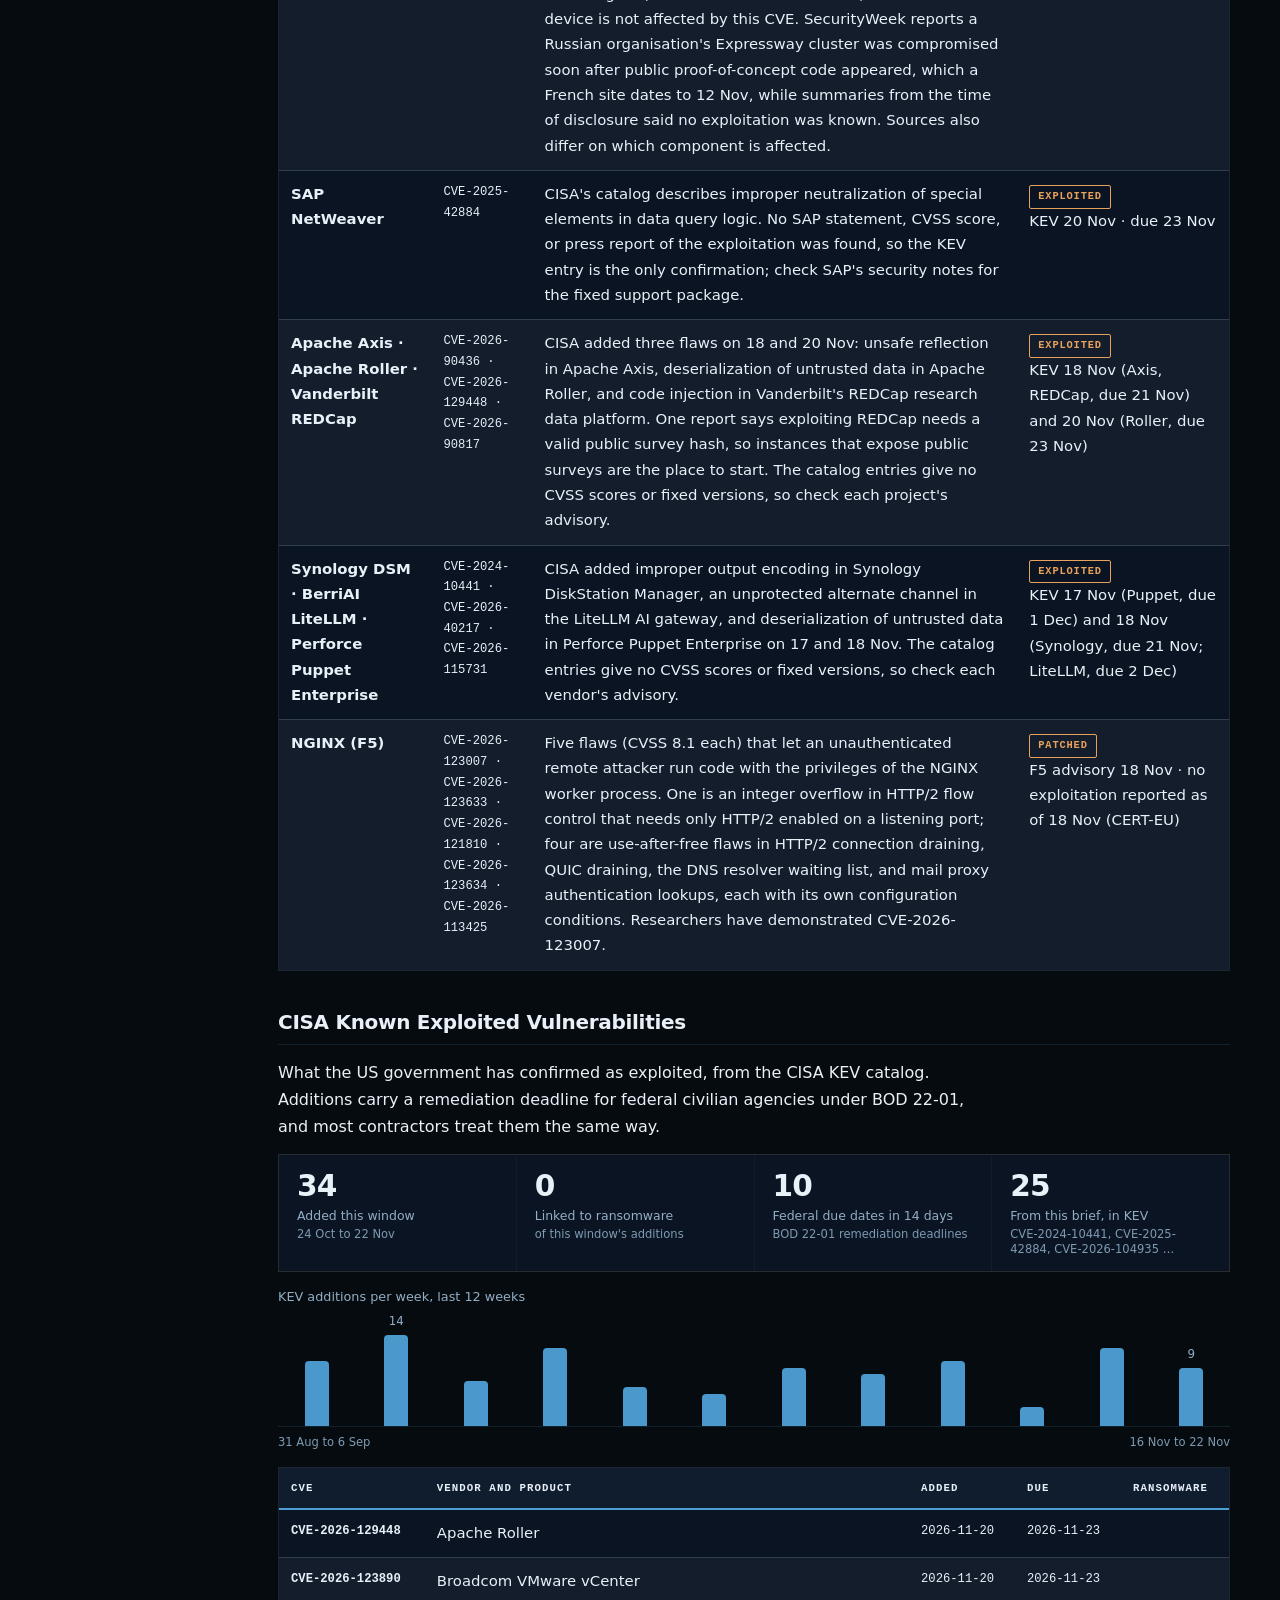
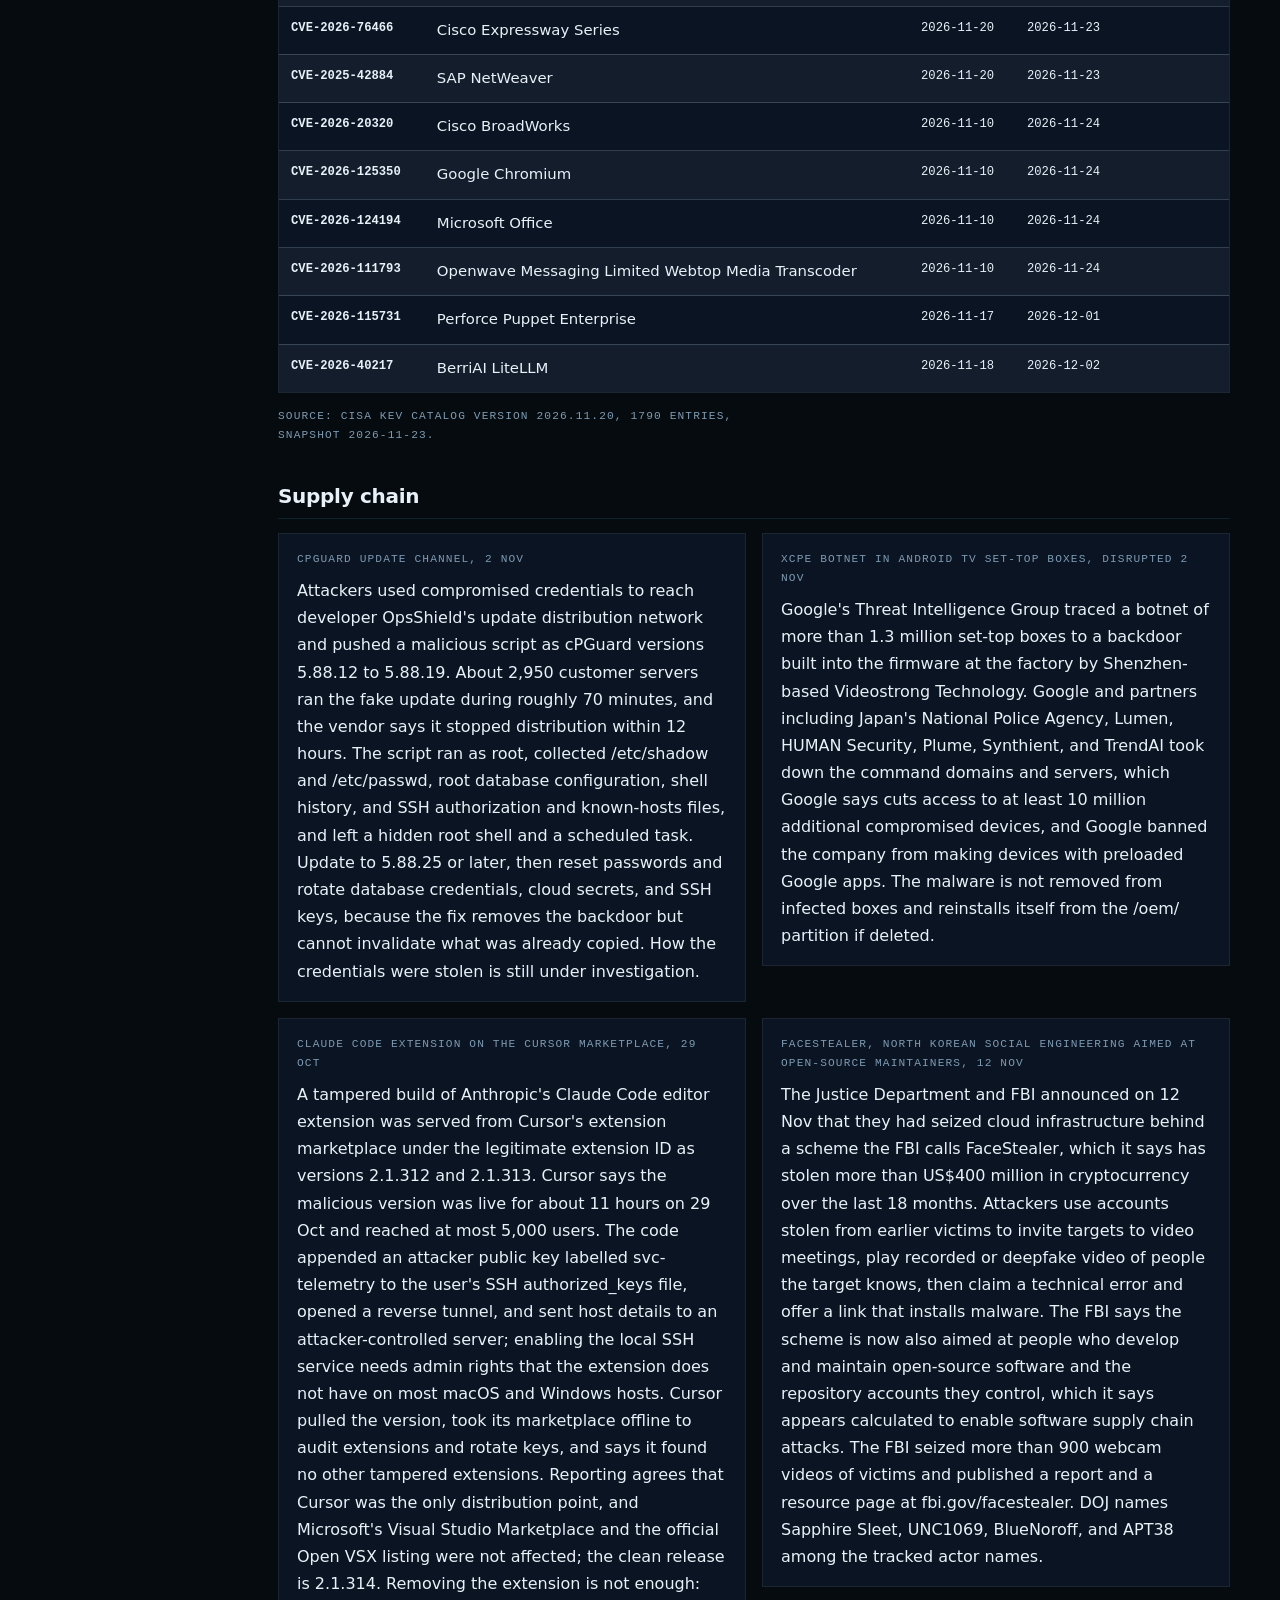
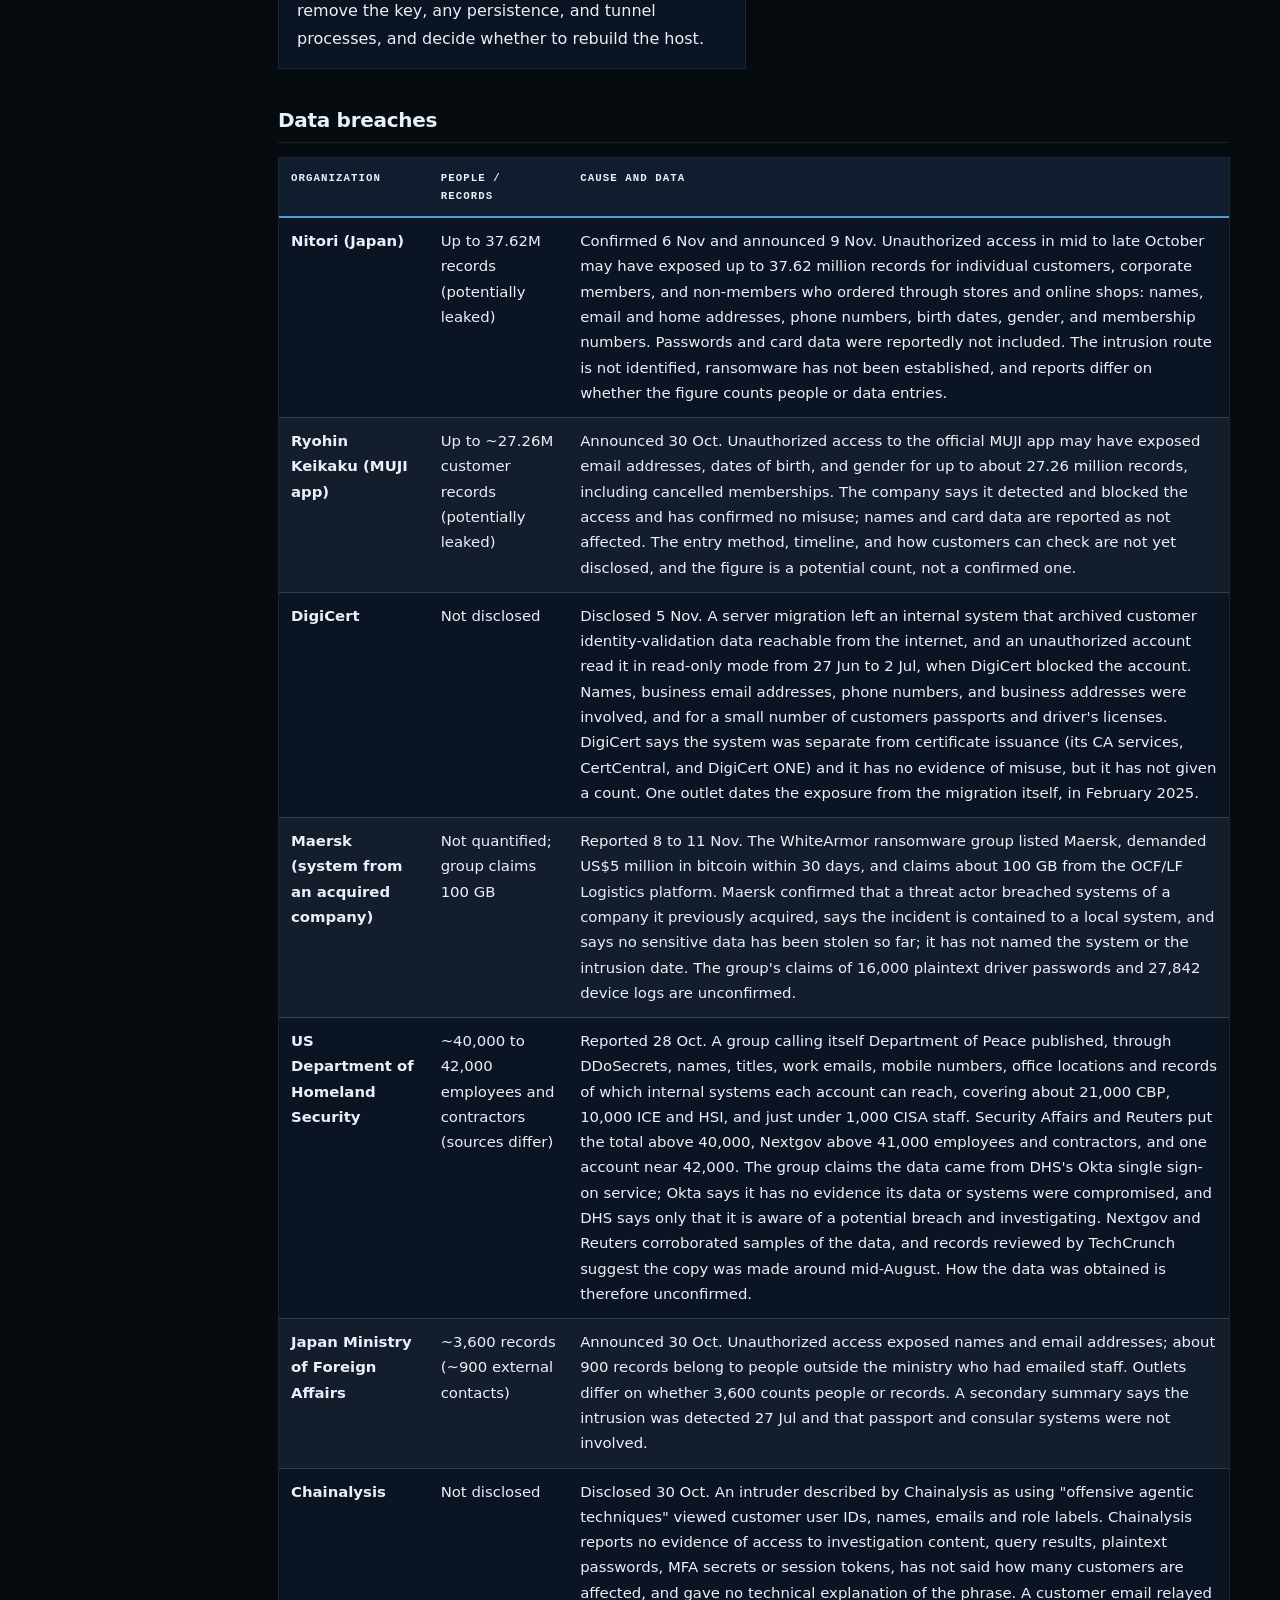
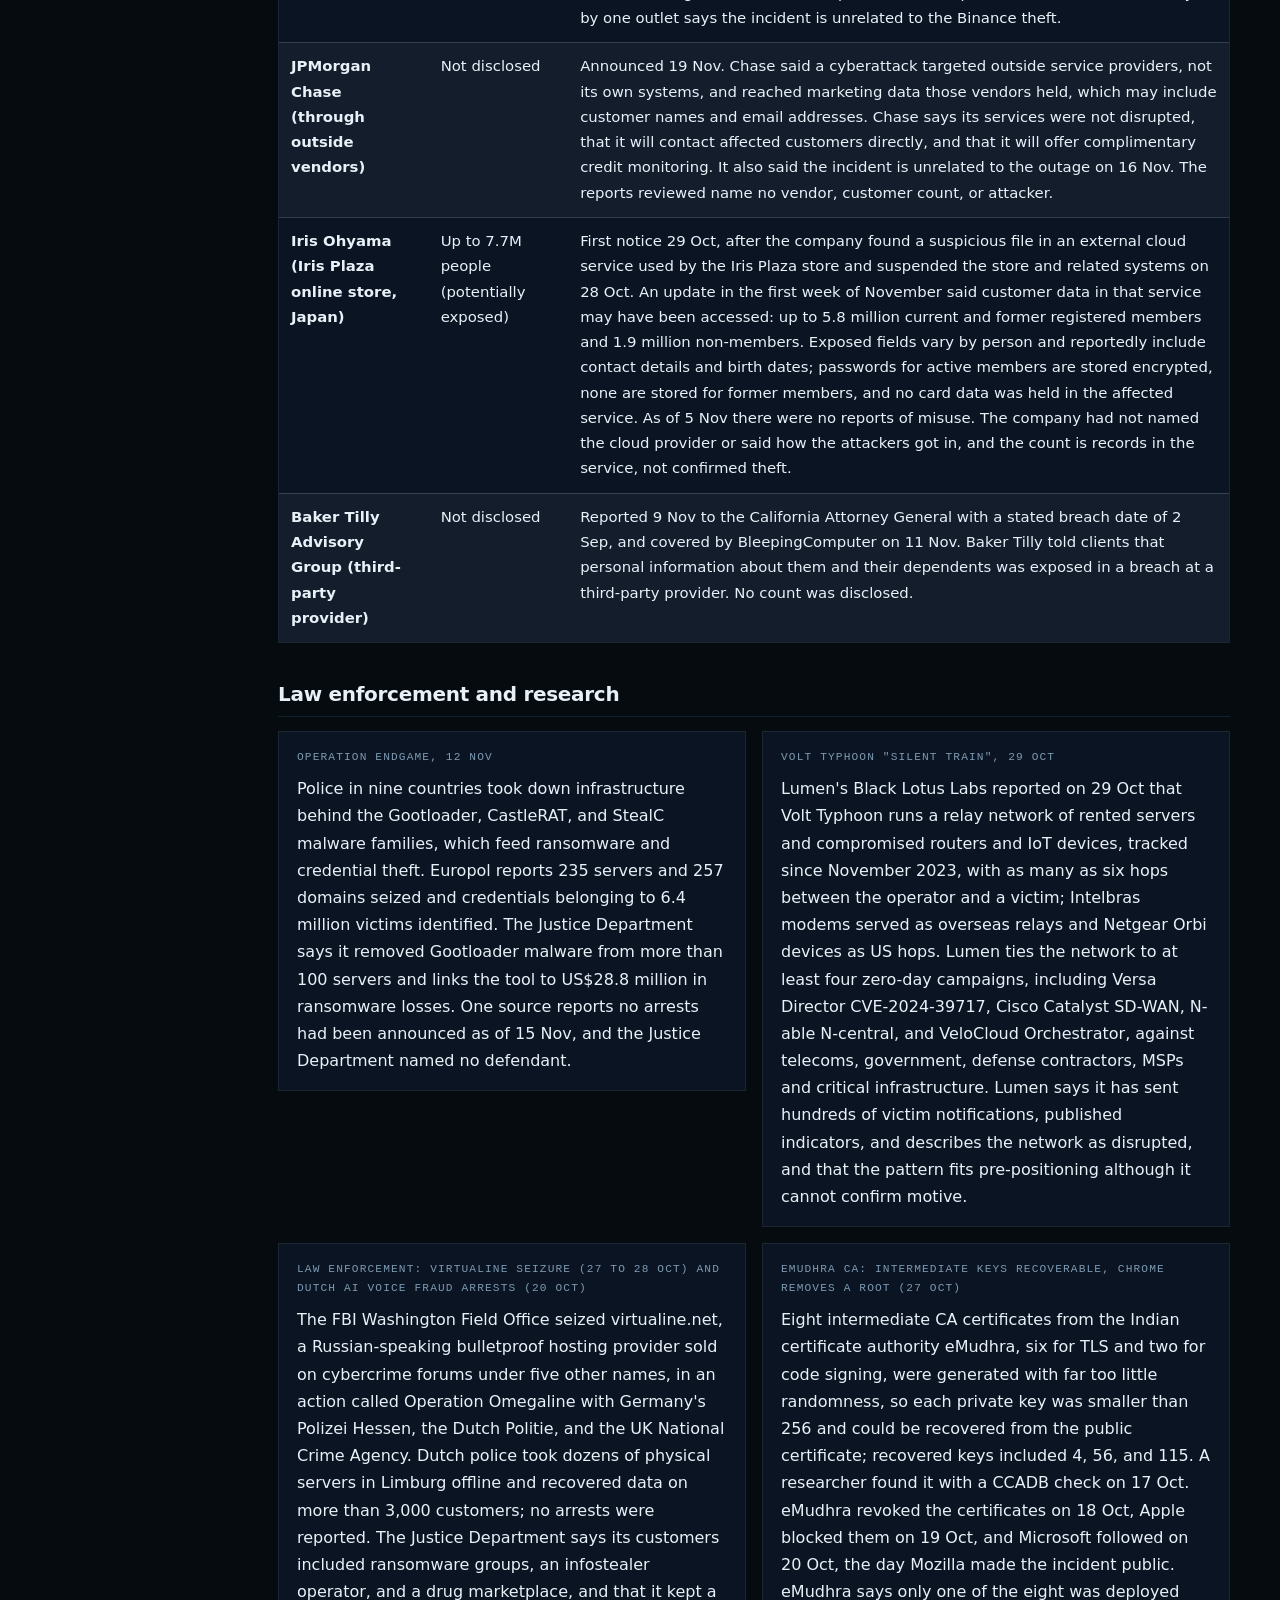
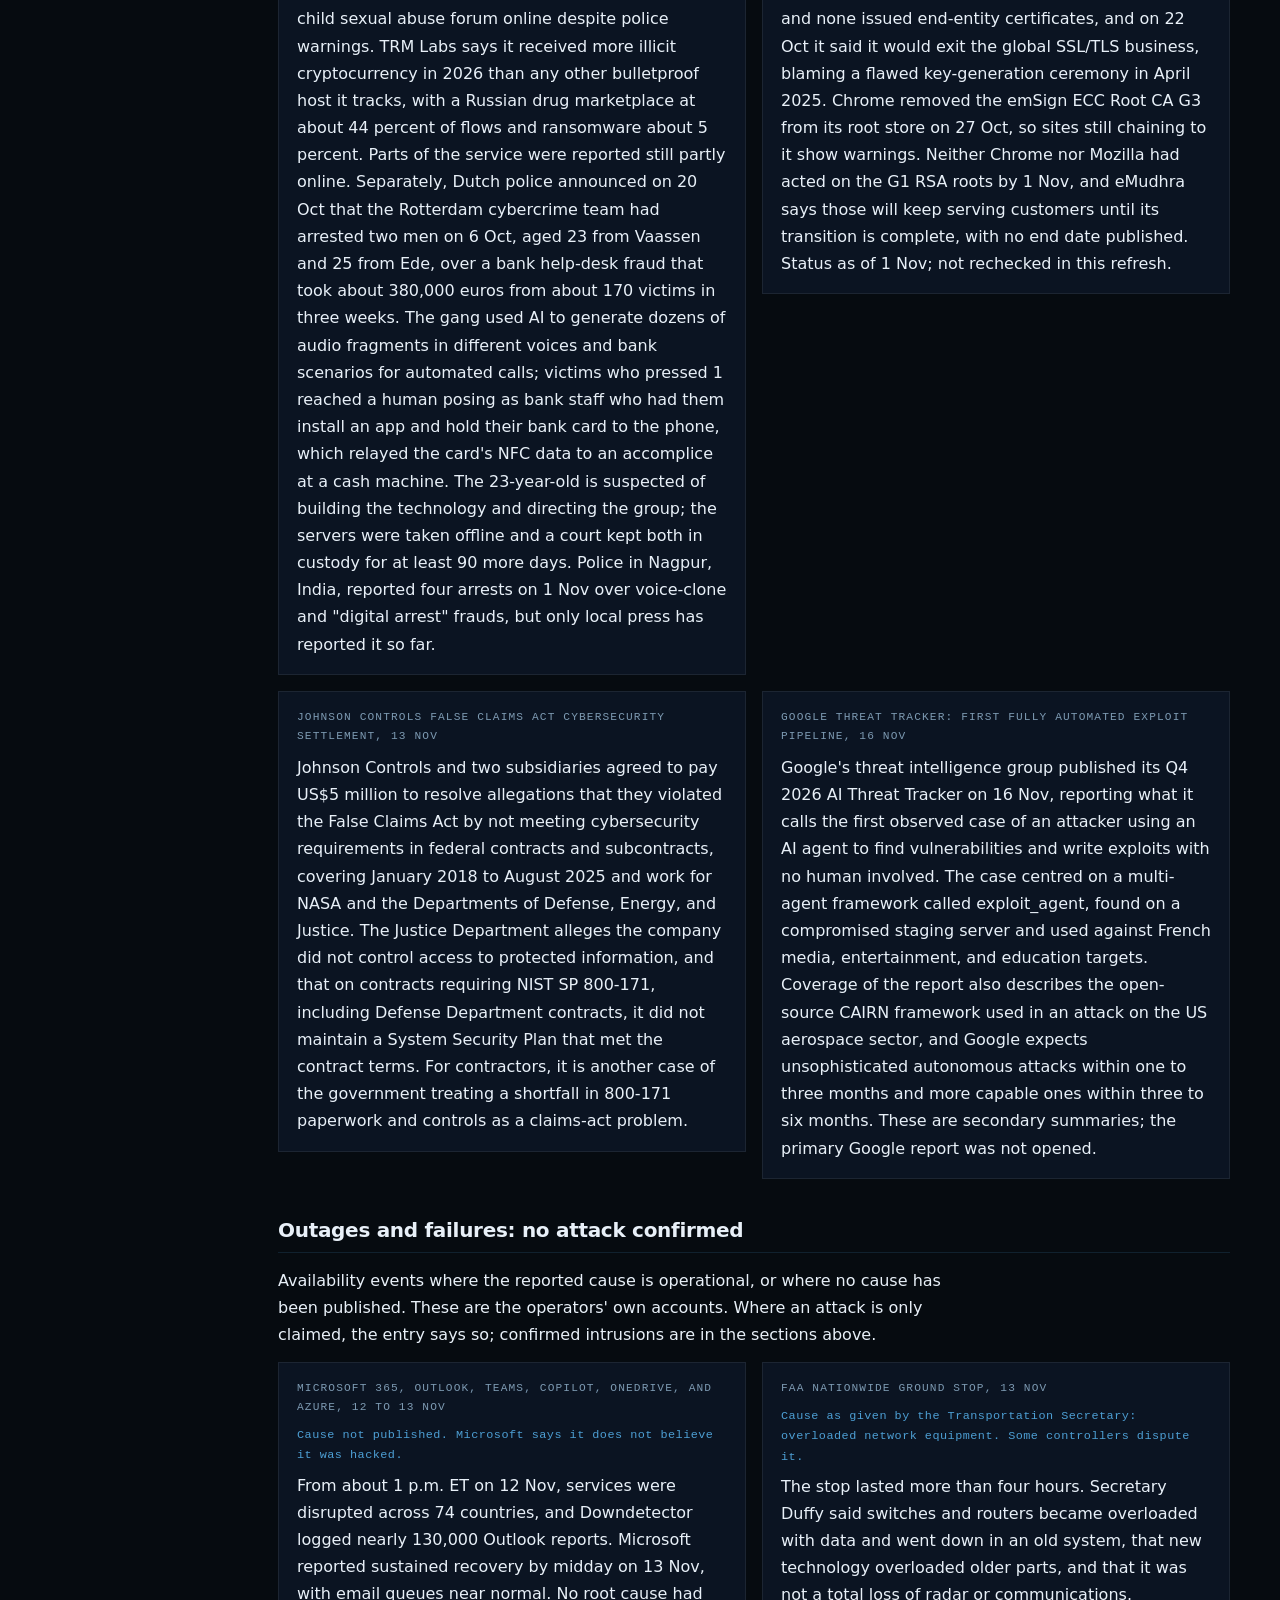
==== commit a713302f: "Brief: refresh visitor count" ====
--- a/index.html
+++ b/index.html
@@ -31,7 +31,7 @@
 </nav>
 <main id="main" class="wrap wide">
   <header>
-    <div class="marking"><span class="tlp">TLP:CLEAR</span><span>Rolling 30 days</span><span>Period 24 Oct – 22 Nov 2026</span><span>Issued 23 Nov 2026</span><span>Refreshed weekly</span><span>Since 18 Nov (counting began that day): 12 visitors, average visit 1:23</span><span class="viewtoggle"><a class="vt-m" href="#mobile-view">Mobile view</a><a class="vt-d" href="#desktop-view">Desktop view</a></span></div>
+    <div class="marking"><span class="tlp">TLP:CLEAR</span><span>Rolling 30 days</span><span>Period 24 Oct – 22 Nov 2026</span><span>Issued 23 Nov 2026</span><span>Refreshed weekly</span><span>Since 18 Nov (counting began that day): 12 visitors, average visit 1:18</span><span class="viewtoggle"><a class="vt-m" href="#mobile-view">Mobile view</a><a class="vt-d" href="#desktop-view">Desktop view</a></span></div>
     <h1>Current <span>Threat Brief</span></h1>
     <p class="lede">Thirty days that opened with the largest cryptocurrency theft on record, about US$6.3 billion taken from Binance on 29 Oct, and closed with Broadcom patching a vCenter authentication bypass that Mandiant says a China-linked group used as a zero-day from September. Around them ran a GitHub credential-stealer campaign, Google's first report of a fully automated exploit pipeline, and a week of CISA-confirmed exploitation in VMware, Cisco, and SAP products.</p>
   </header>
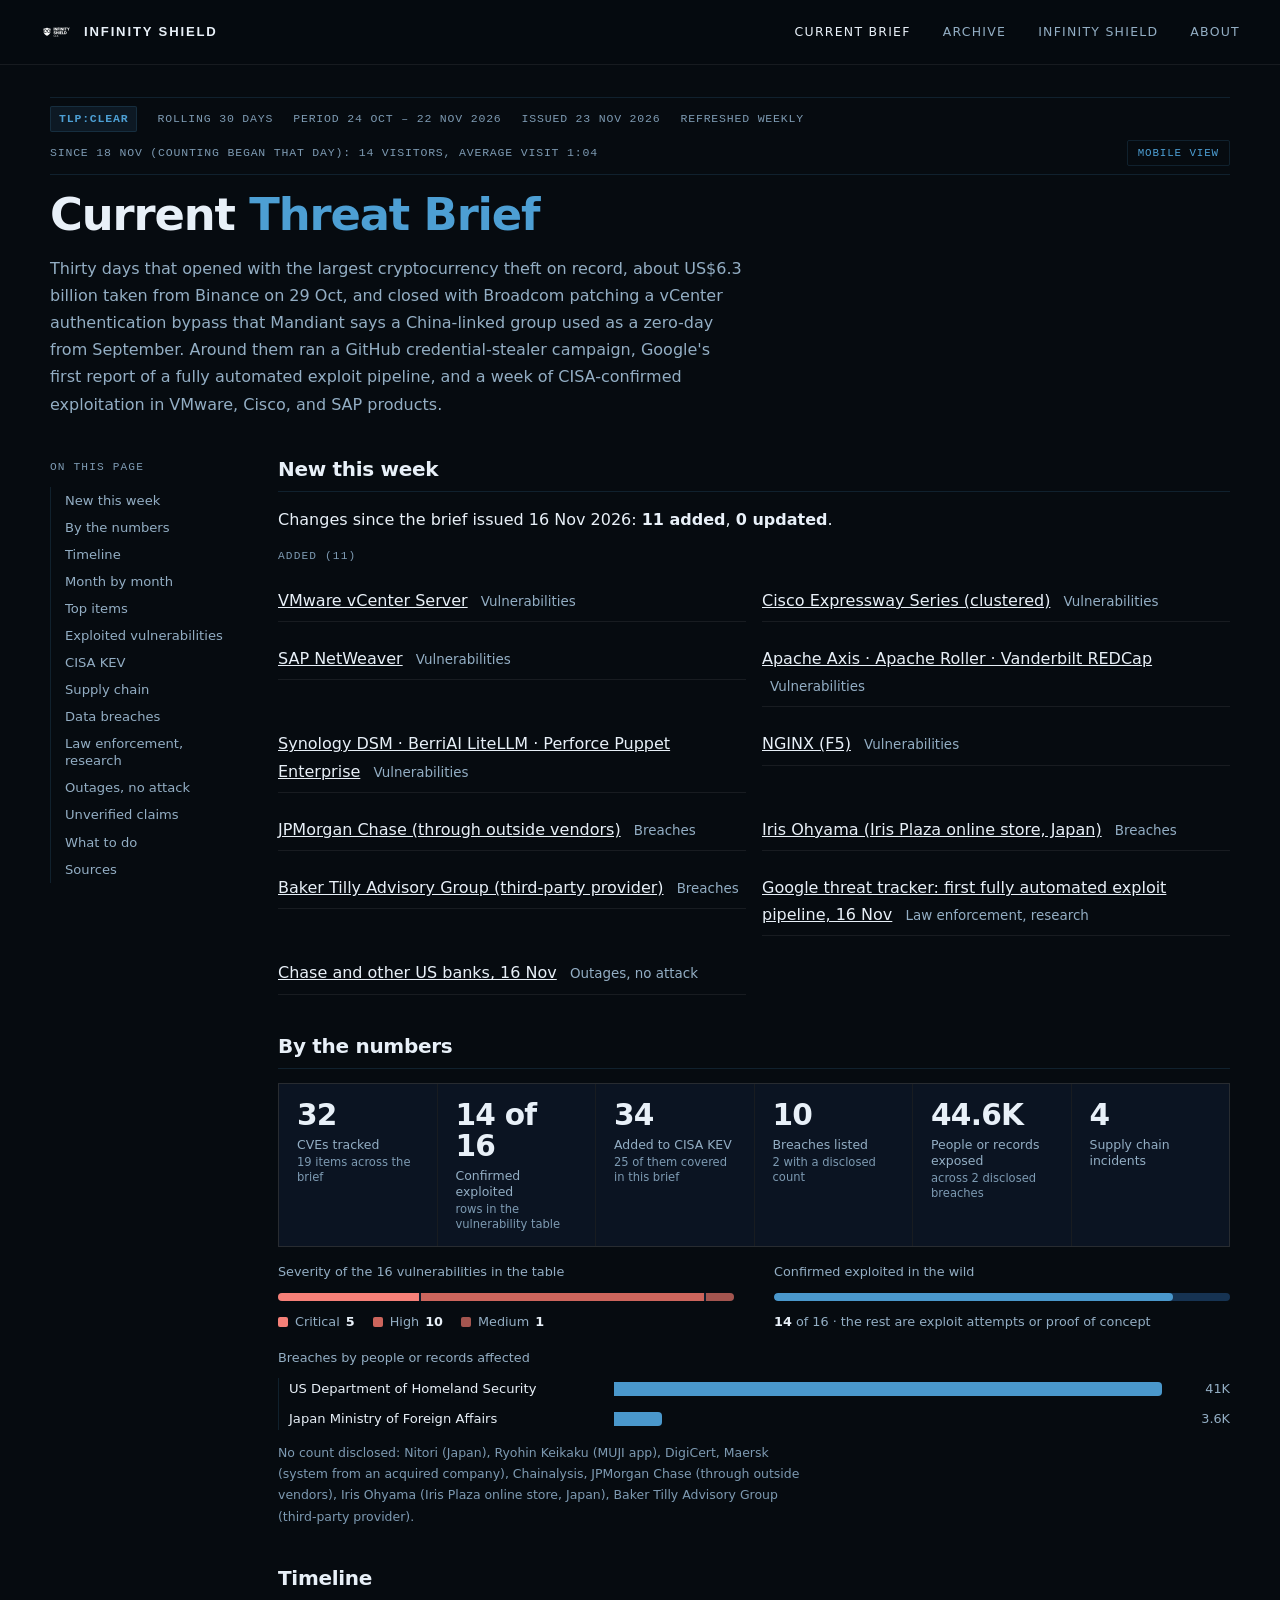
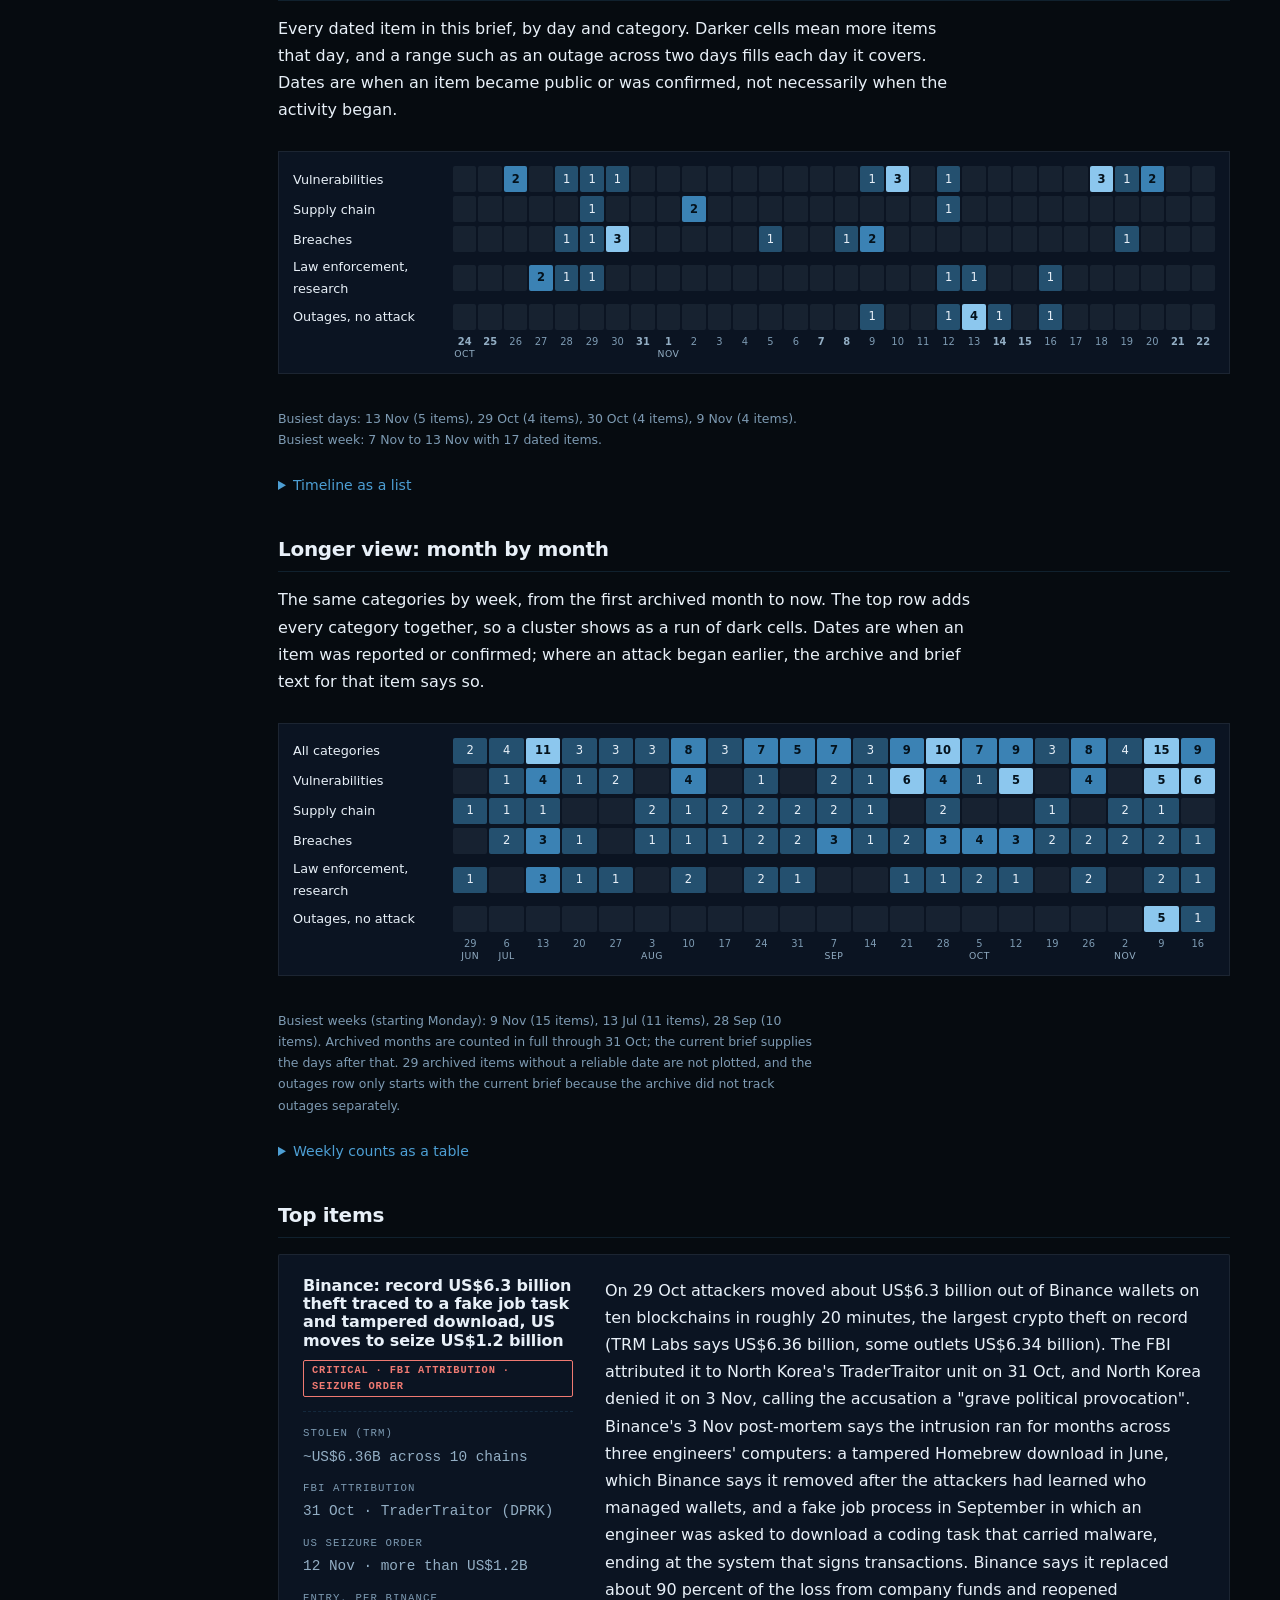
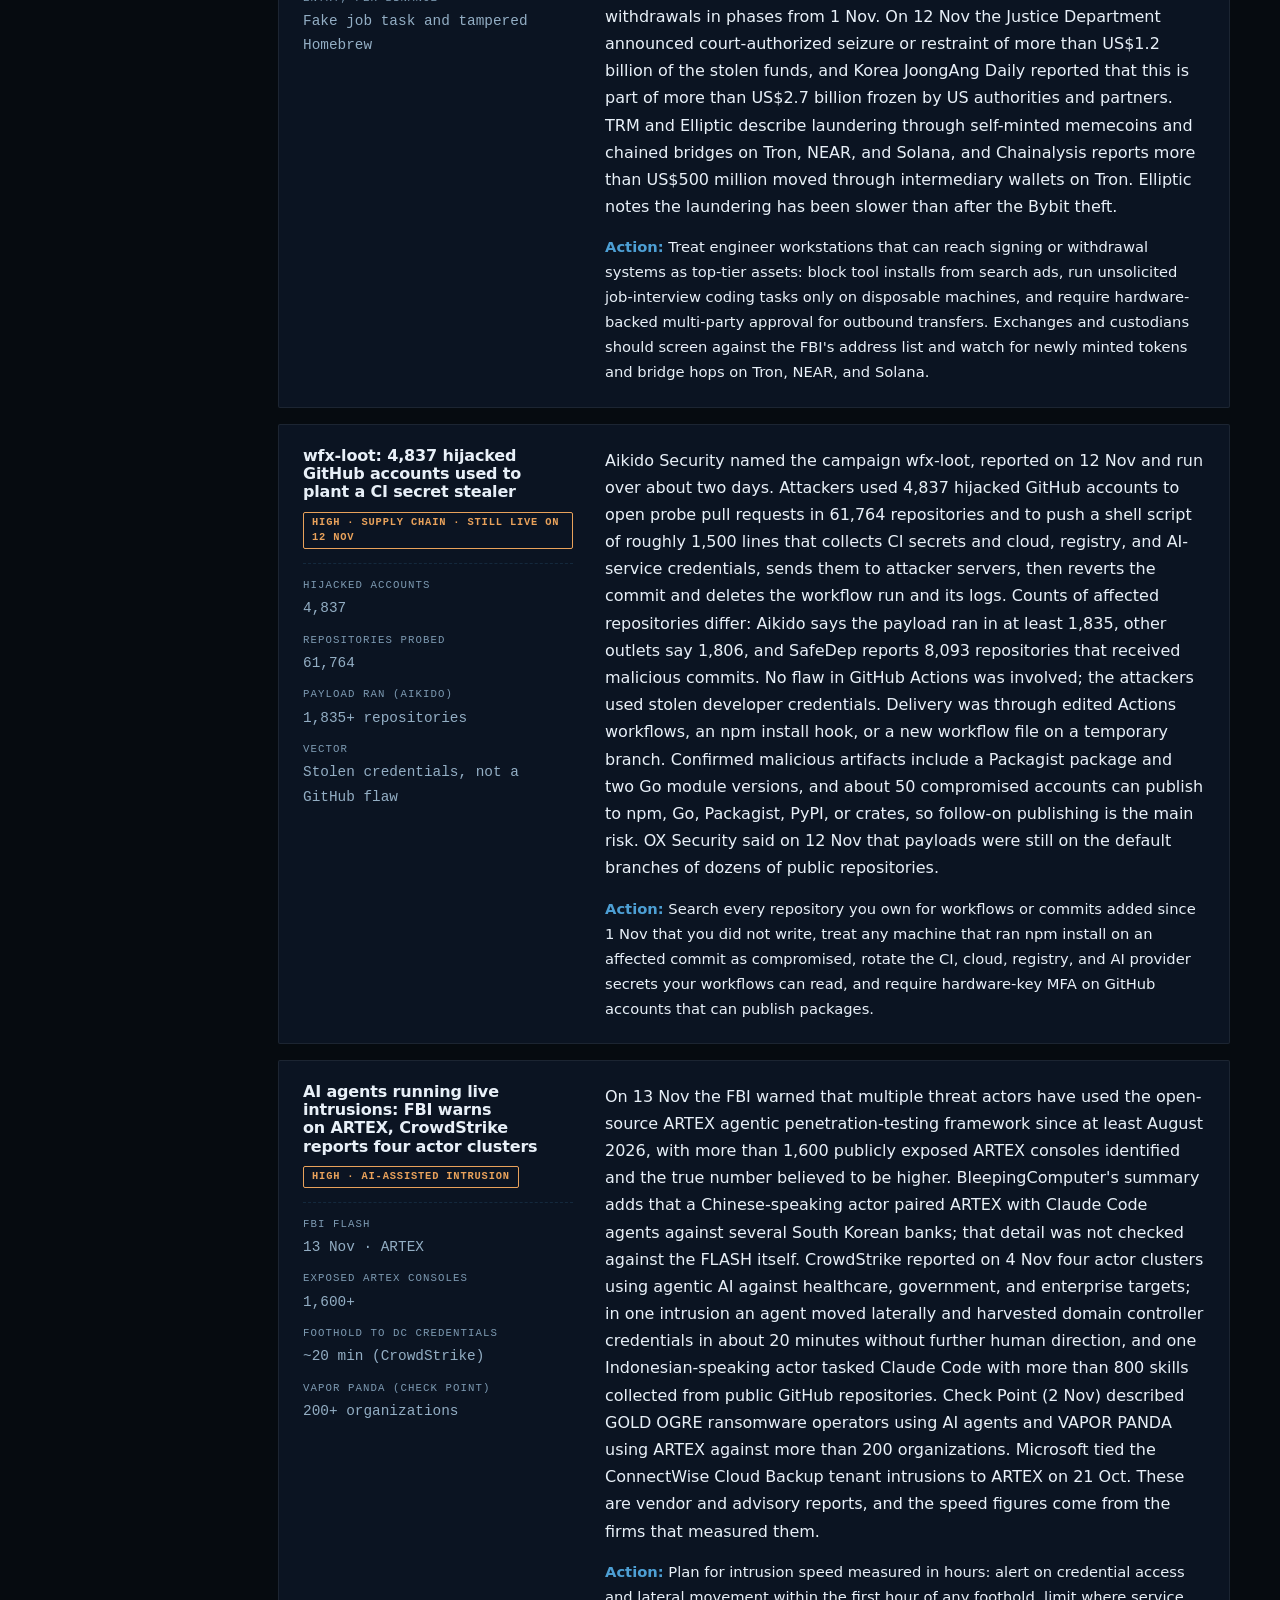
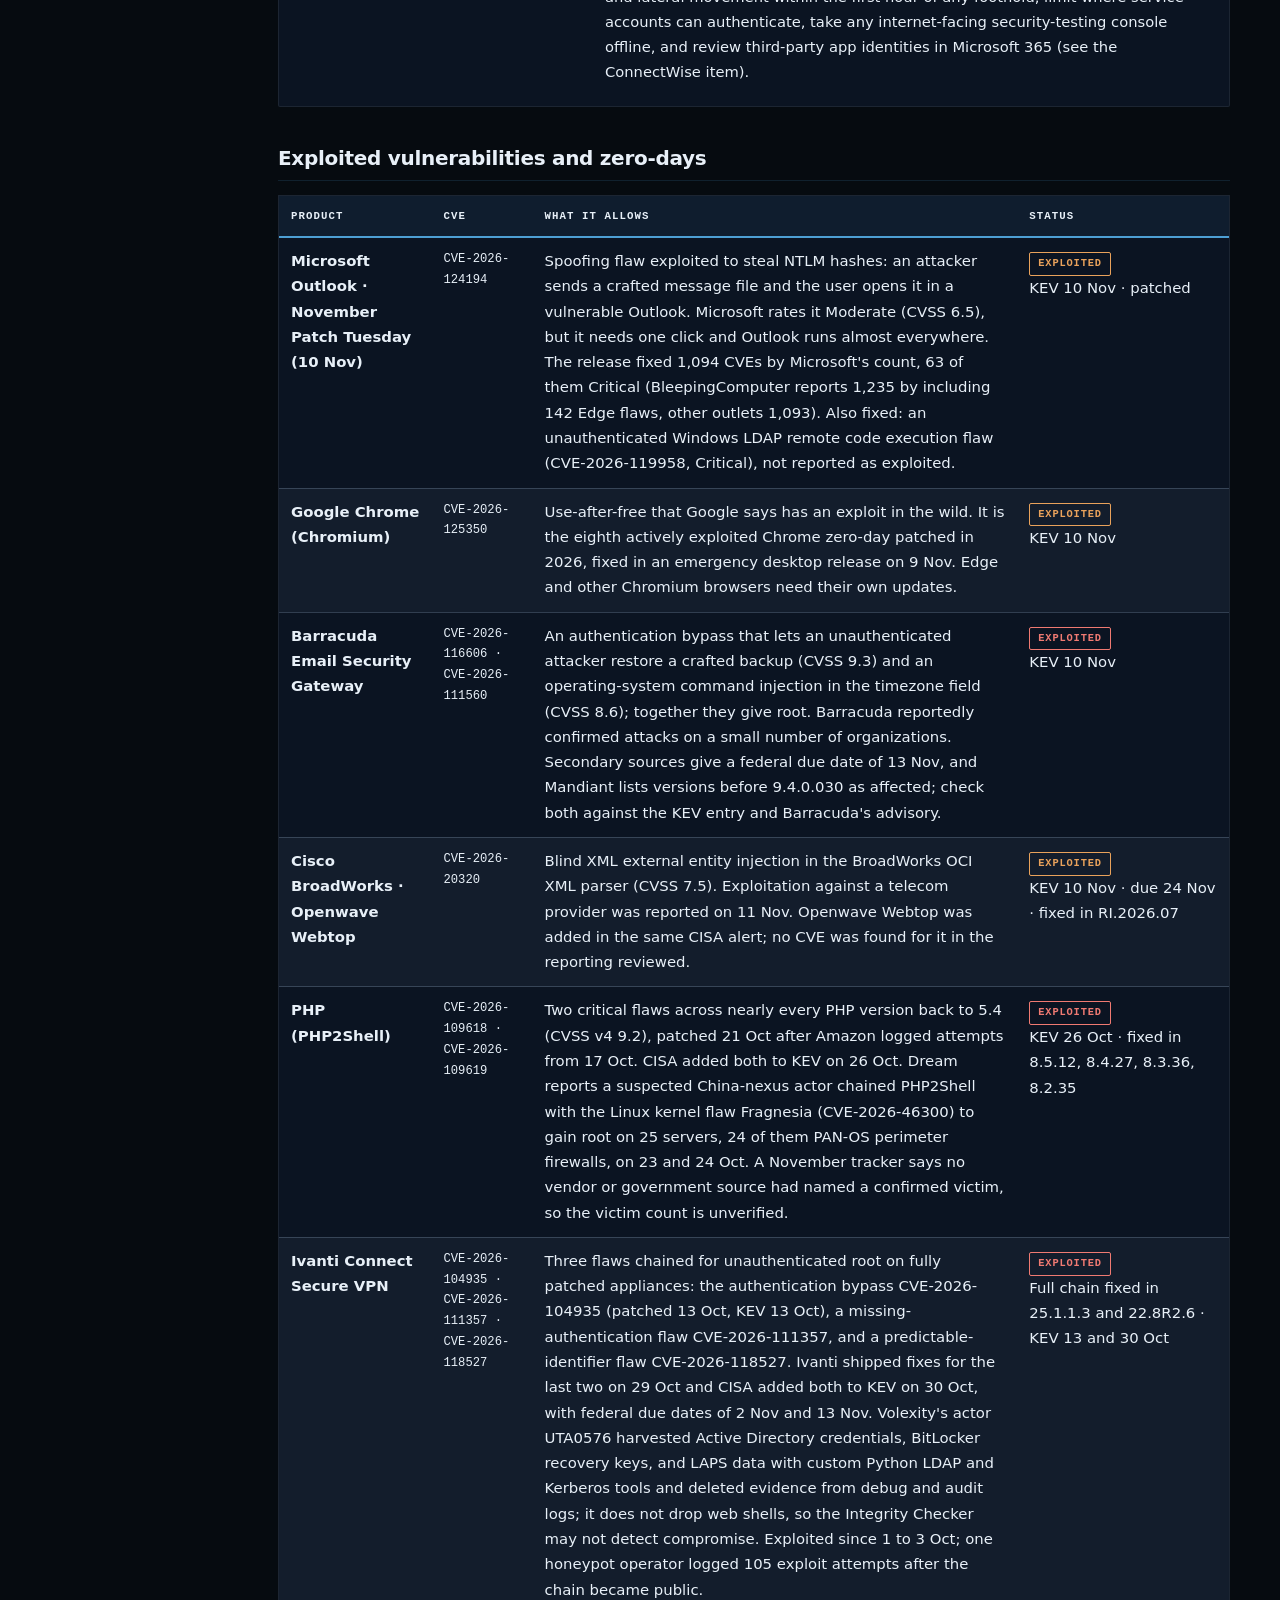
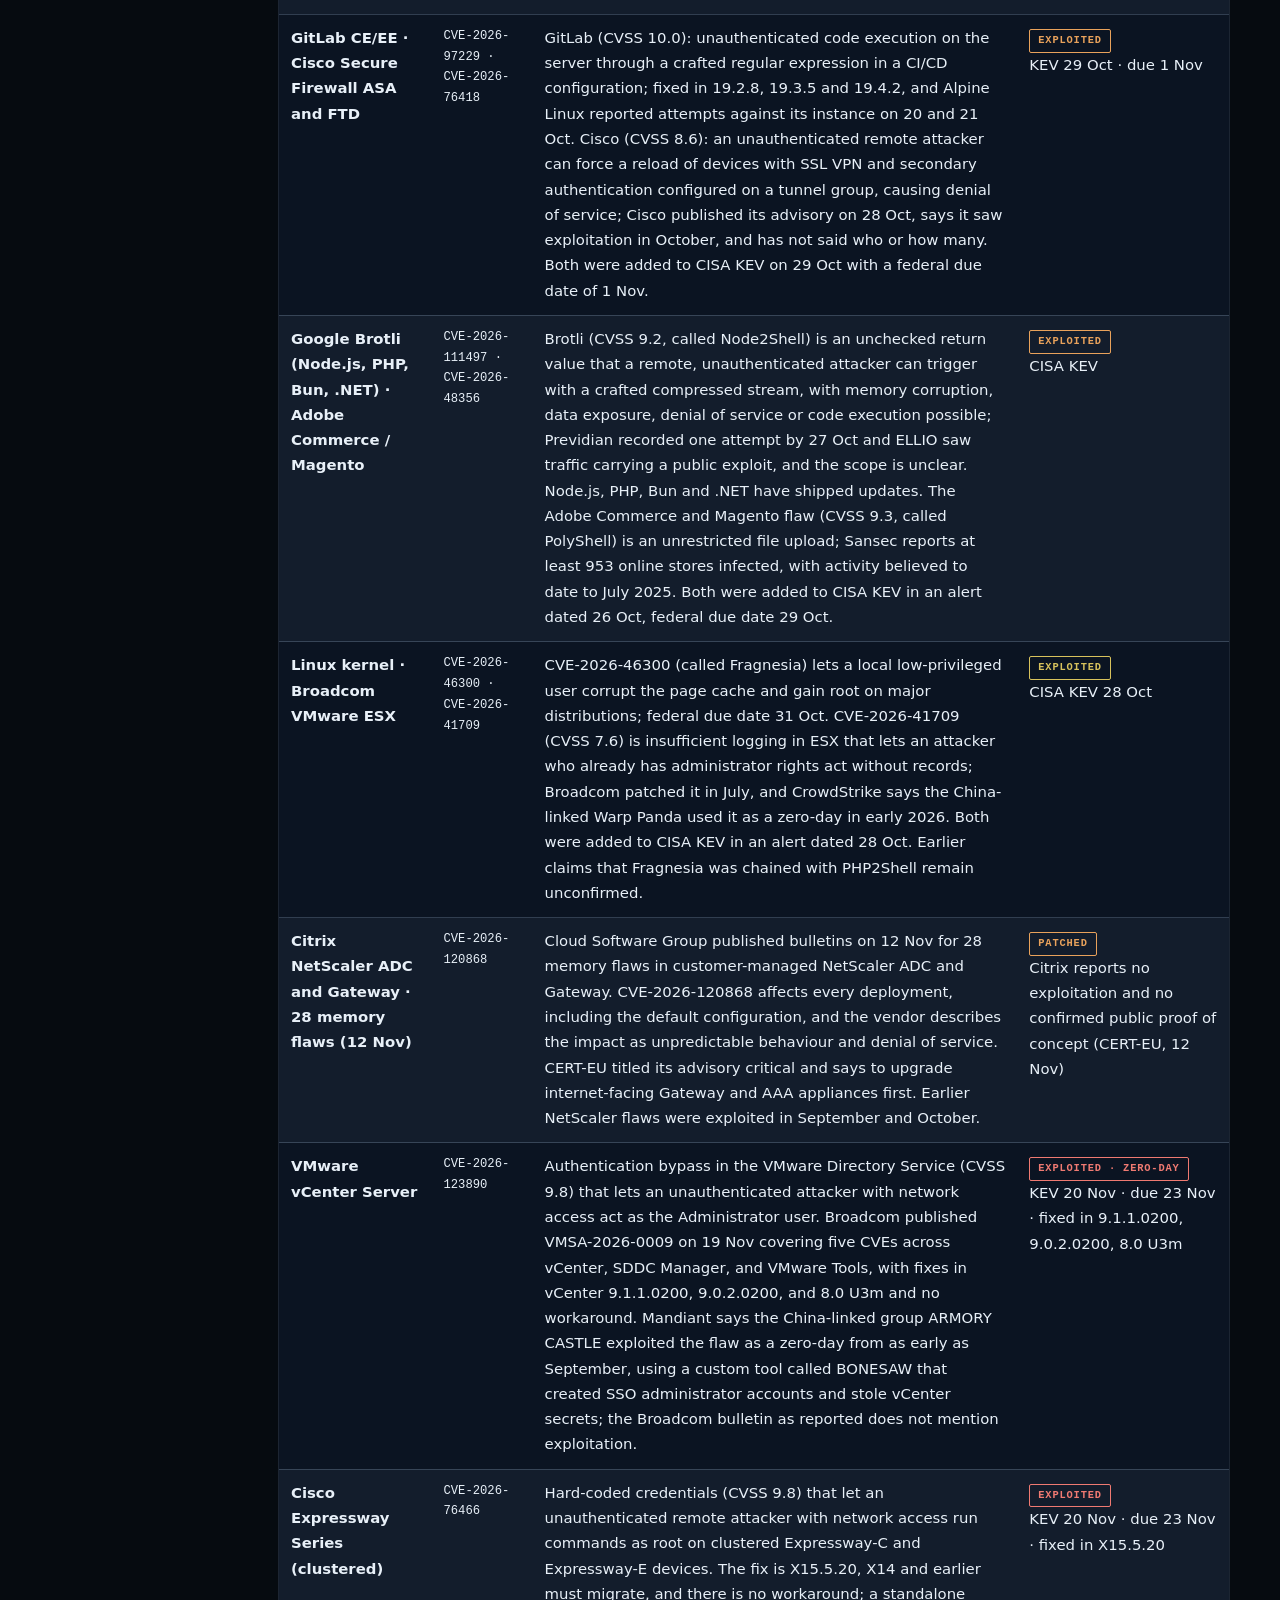
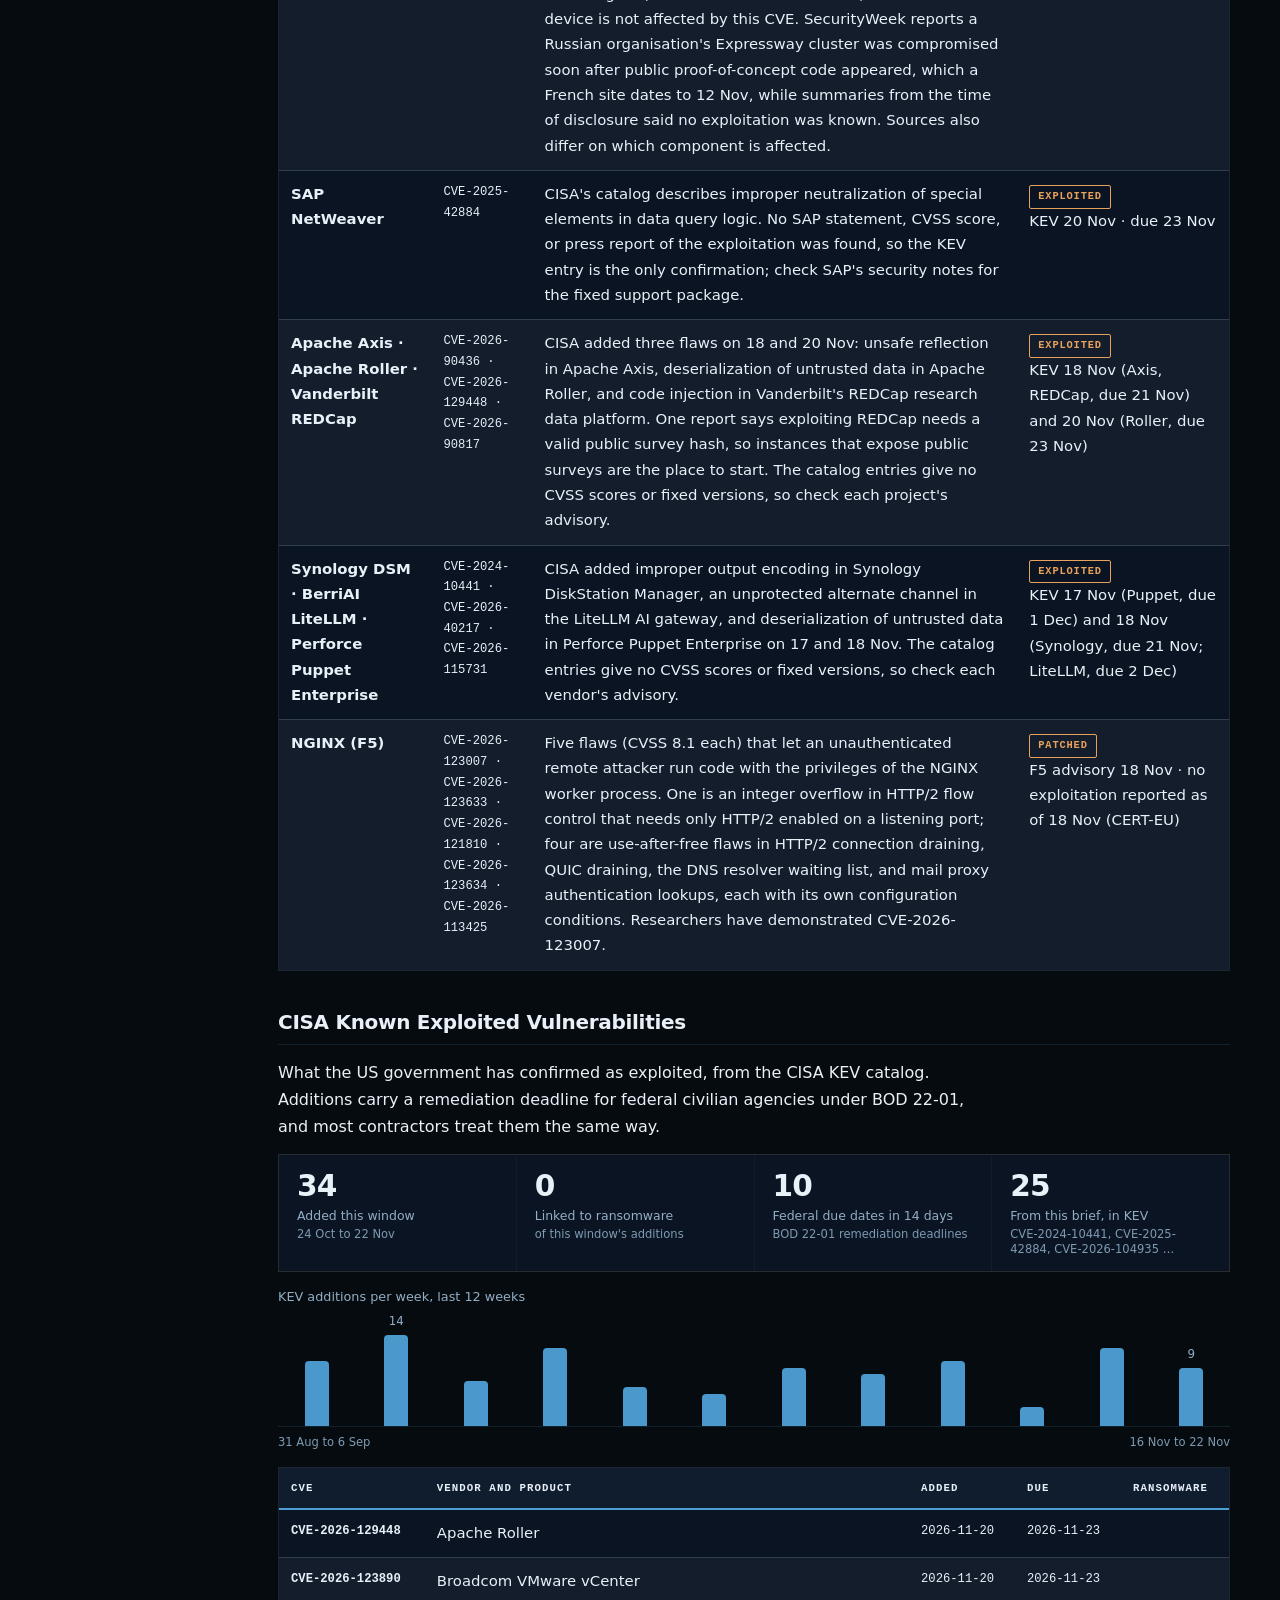
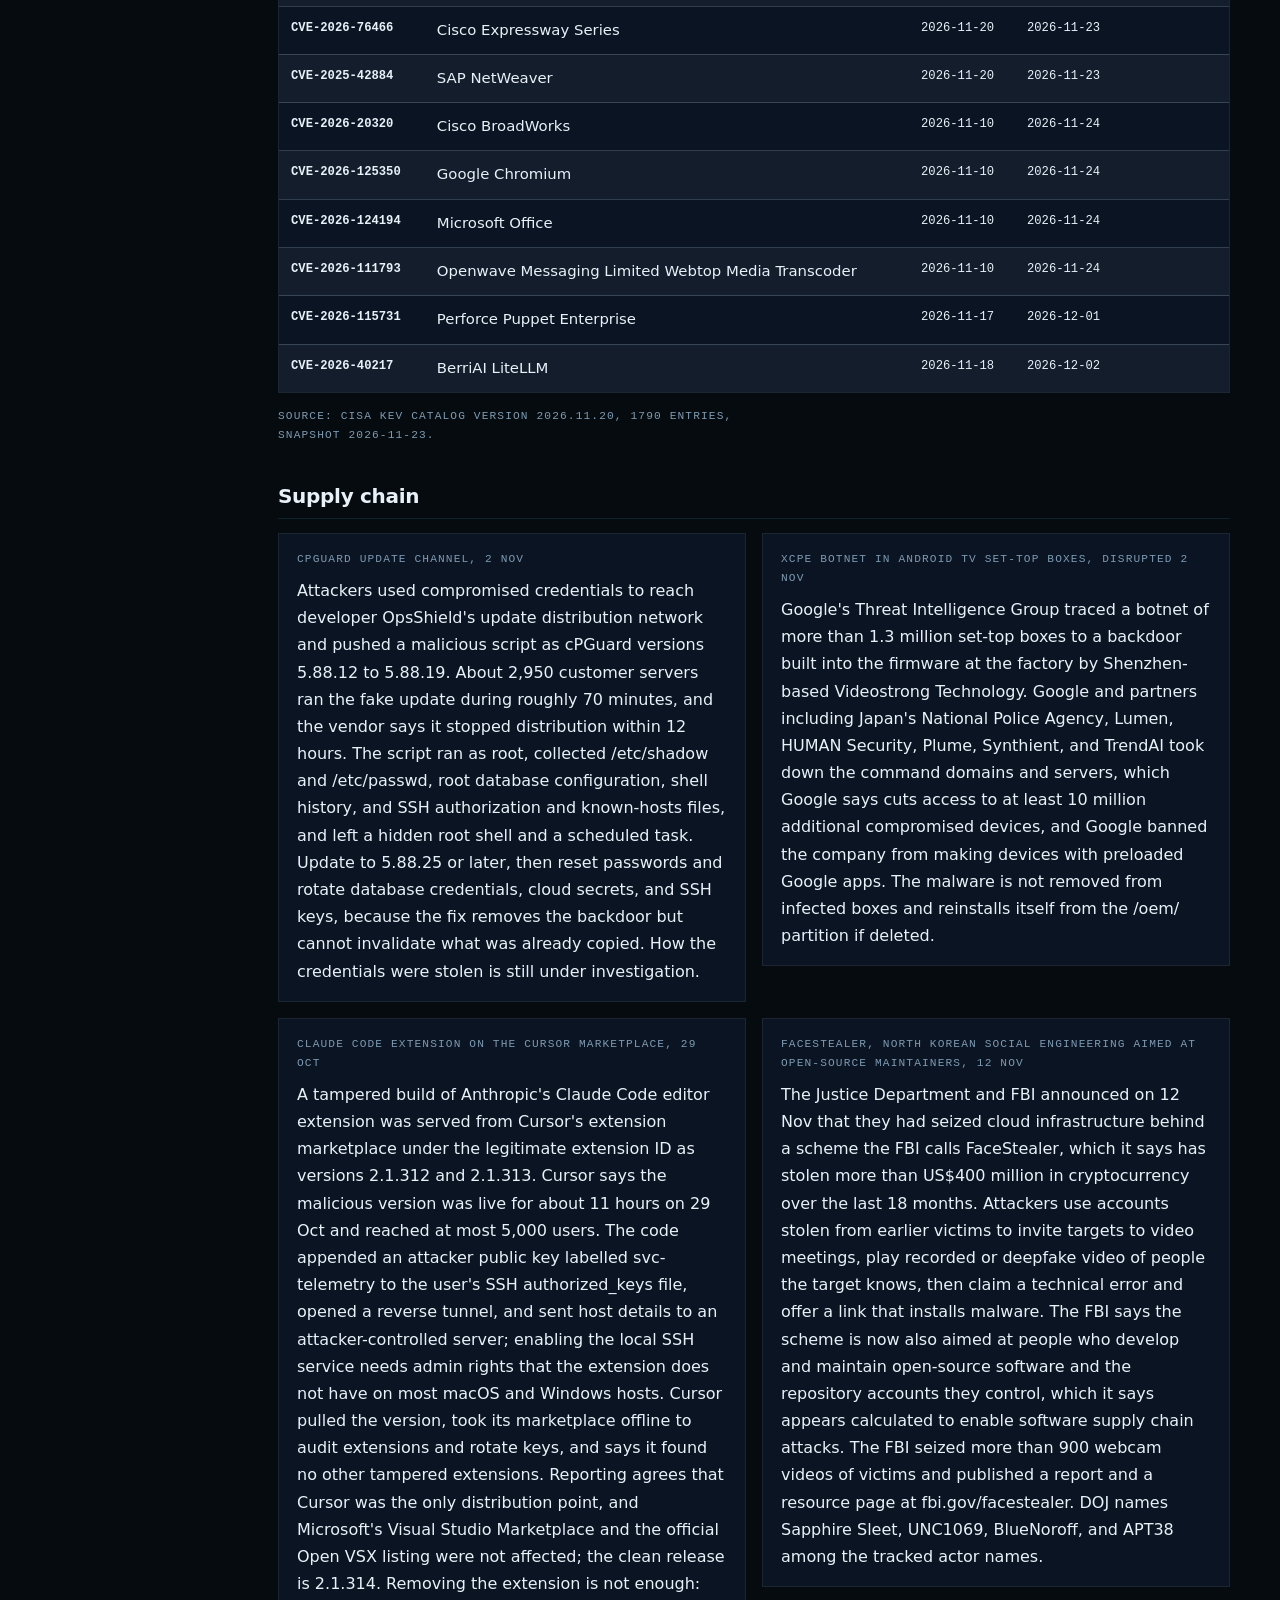
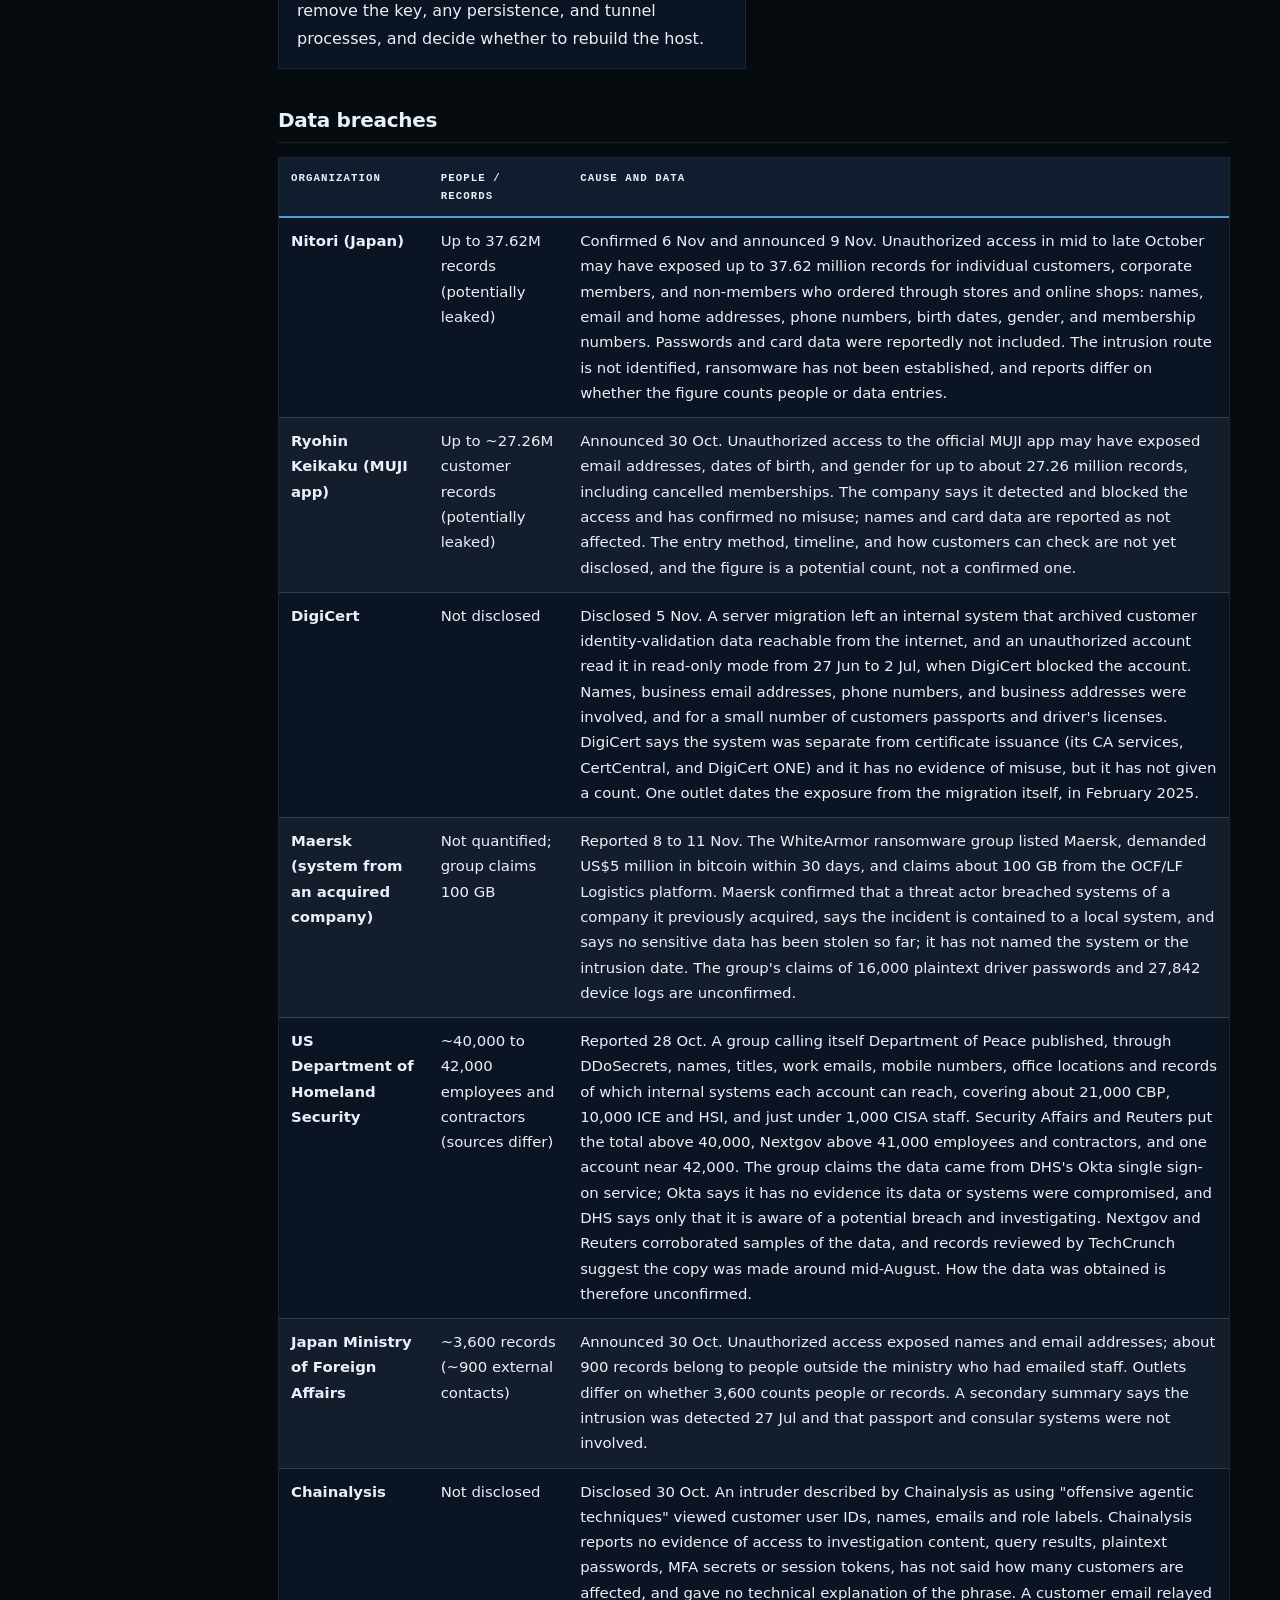
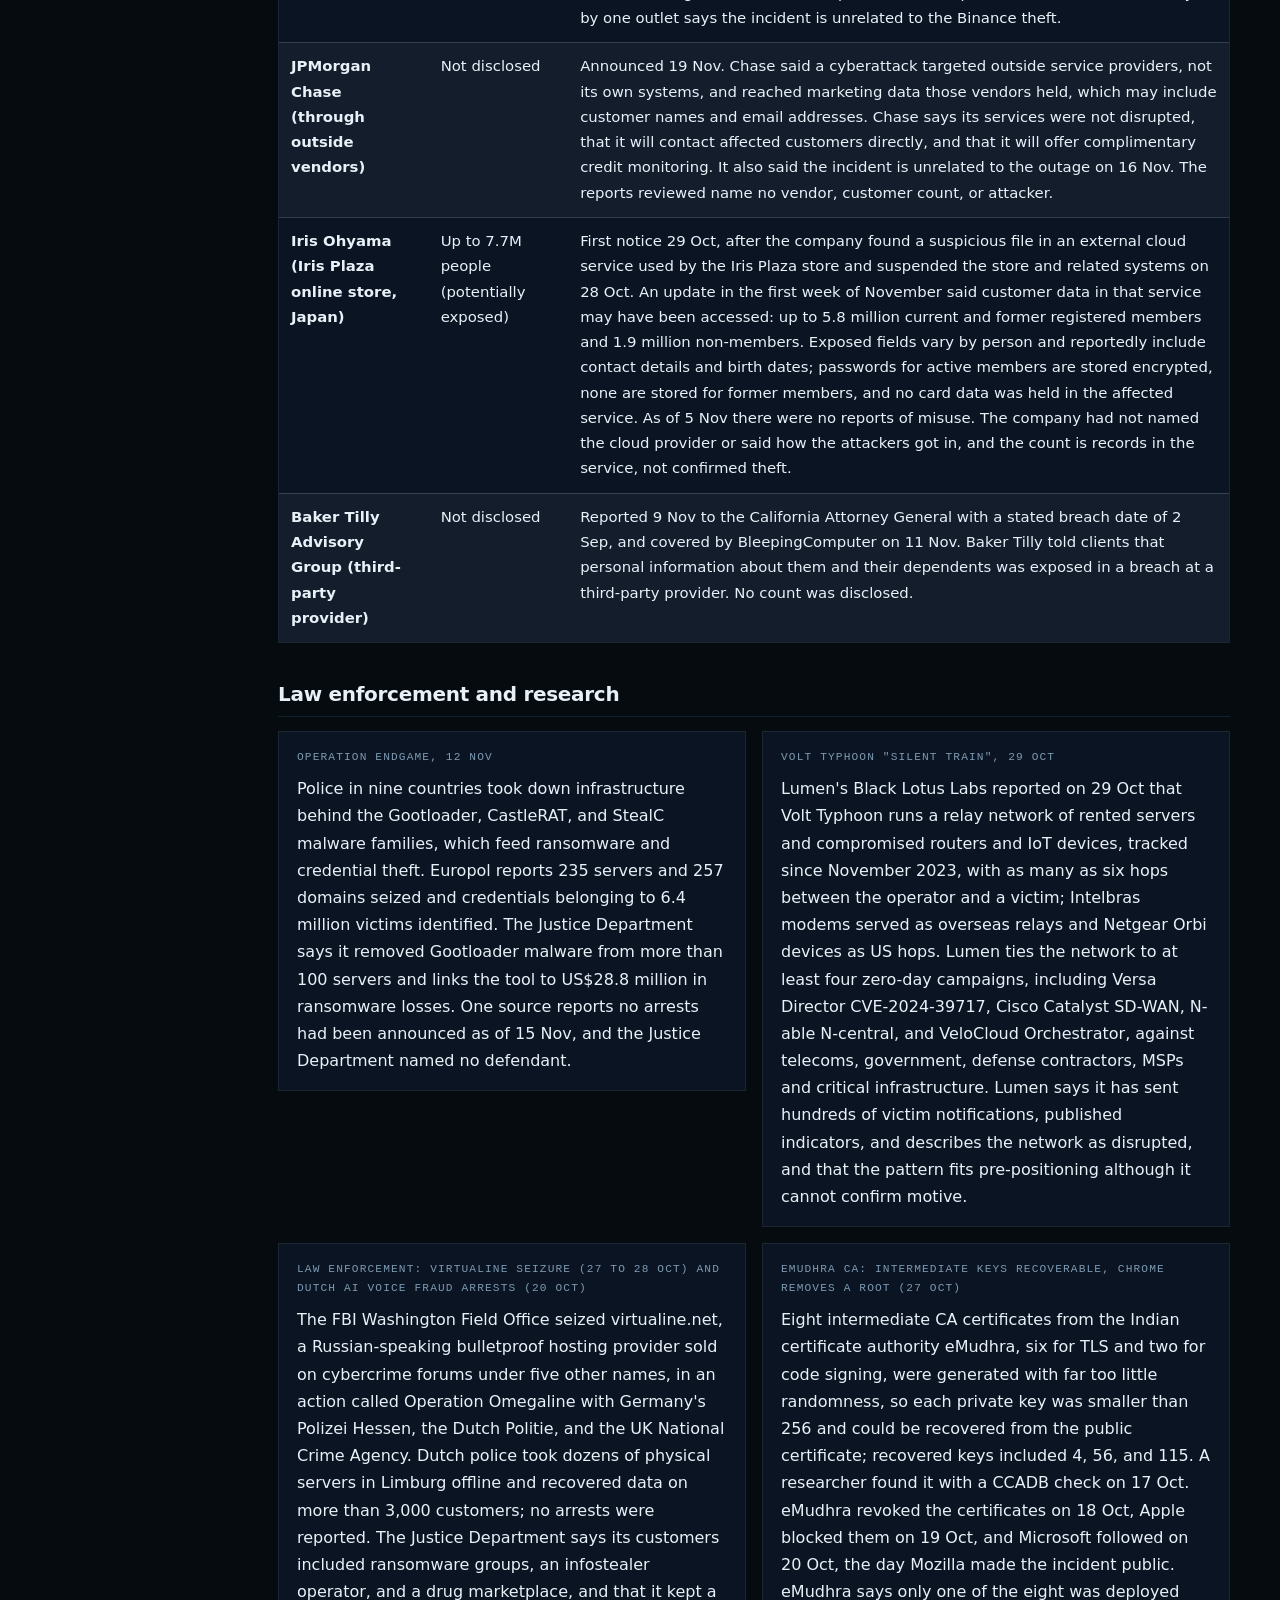
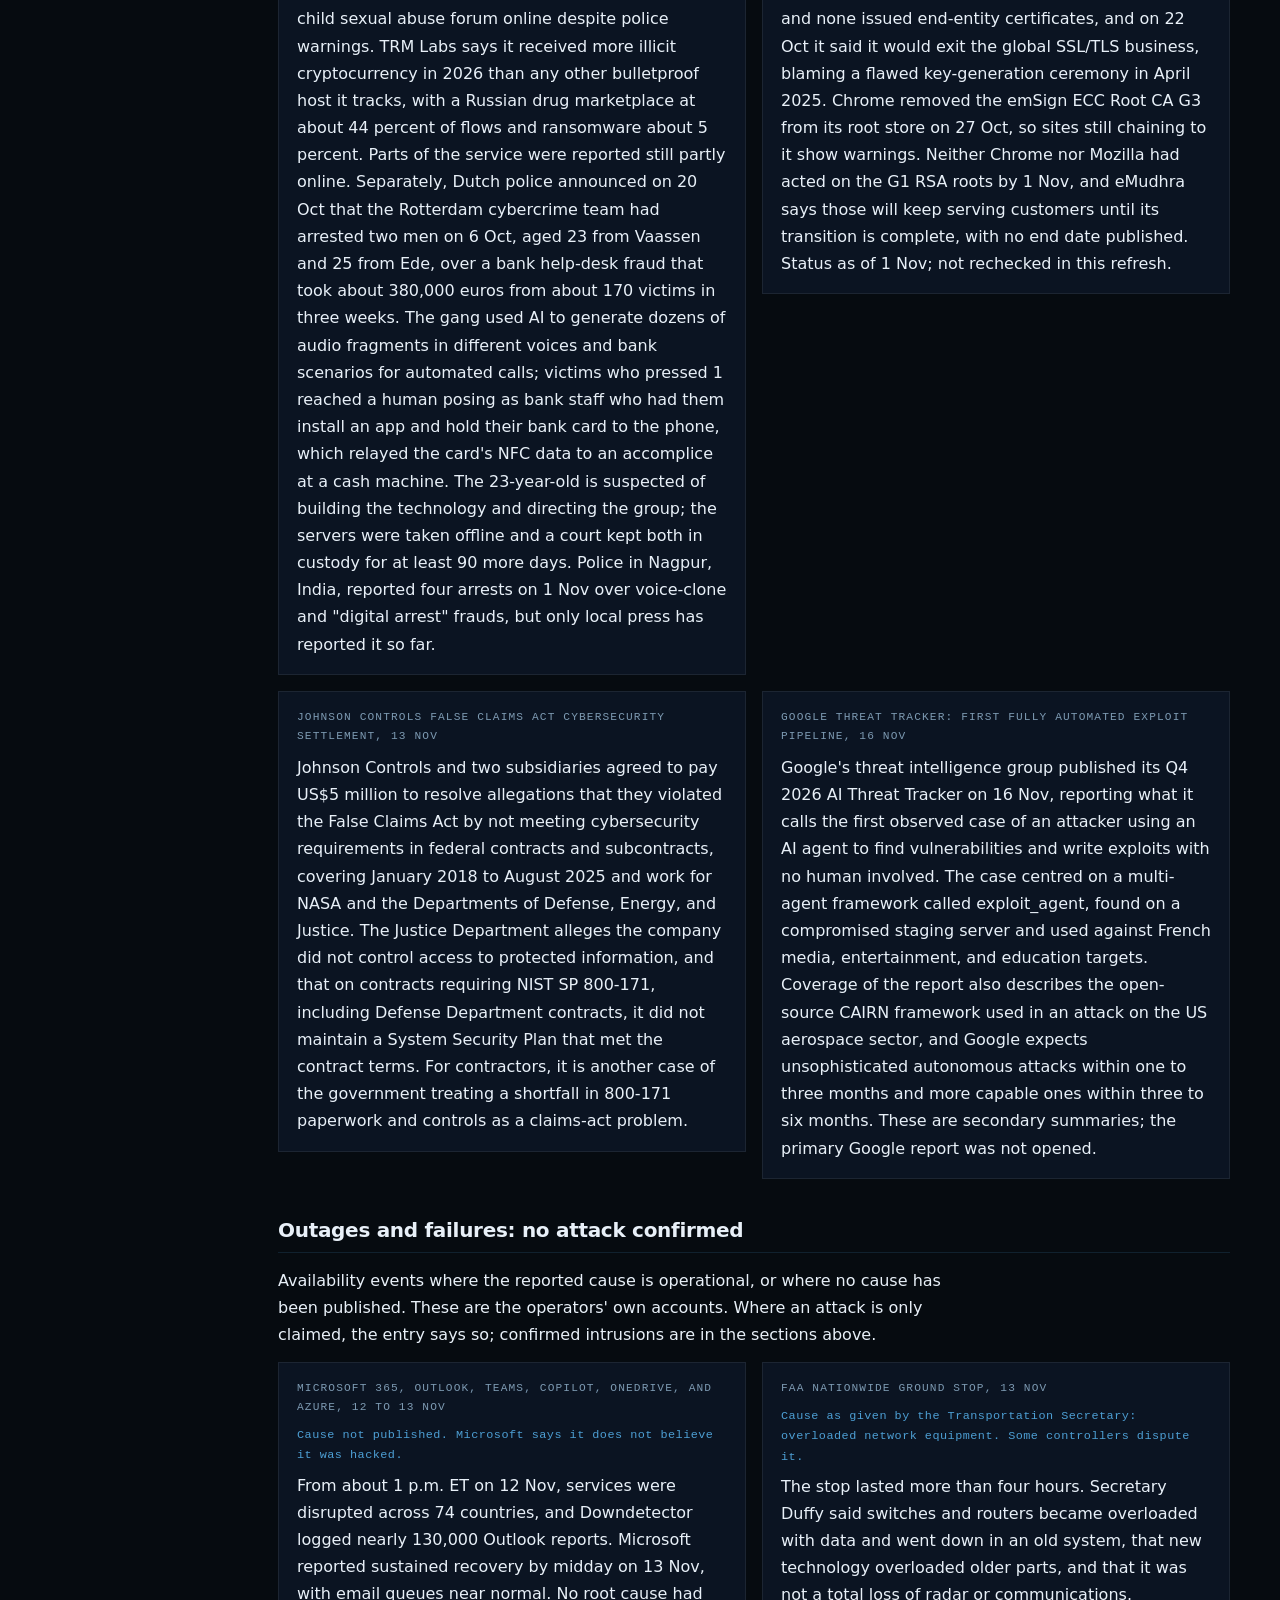
==== commit 670287e0: "Brief: refresh visitor count" ====
--- a/index.html
+++ b/index.html
@@ -31,7 +31,7 @@
 </nav>
 <main id="main" class="wrap wide">
   <header>
-    <div class="marking"><span class="tlp">TLP:CLEAR</span><span>Rolling 30 days</span><span>Period 24 Oct – 22 Nov 2026</span><span>Issued 23 Nov 2026</span><span>Refreshed weekly</span><span>Since 18 Nov (counting began that day): 12 visitors, average visit 1:18</span><span class="viewtoggle"><a class="vt-m" href="#mobile-view">Mobile view</a><a class="vt-d" href="#desktop-view">Desktop view</a></span></div>
+    <div class="marking"><span class="tlp">TLP:CLEAR</span><span>Rolling 30 days</span><span>Period 24 Oct – 22 Nov 2026</span><span>Issued 23 Nov 2026</span><span>Refreshed weekly</span><span>Since 18 Nov (counting began that day): 14 visitors, average visit 1:04</span><span class="viewtoggle"><a class="vt-m" href="#mobile-view">Mobile view</a><a class="vt-d" href="#desktop-view">Desktop view</a></span></div>
     <h1>Current <span>Threat Brief</span></h1>
     <p class="lede">Thirty days that opened with the largest cryptocurrency theft on record, about US$6.3 billion taken from Binance on 29 Oct, and closed with Broadcom patching a vCenter authentication bypass that Mandiant says a China-linked group used as a zero-day from September. Around them ran a GitHub credential-stealer campaign, Google's first report of a fully automated exploit pipeline, and a week of CISA-confirmed exploitation in VMware, Cisco, and SAP products.</p>
   </header>
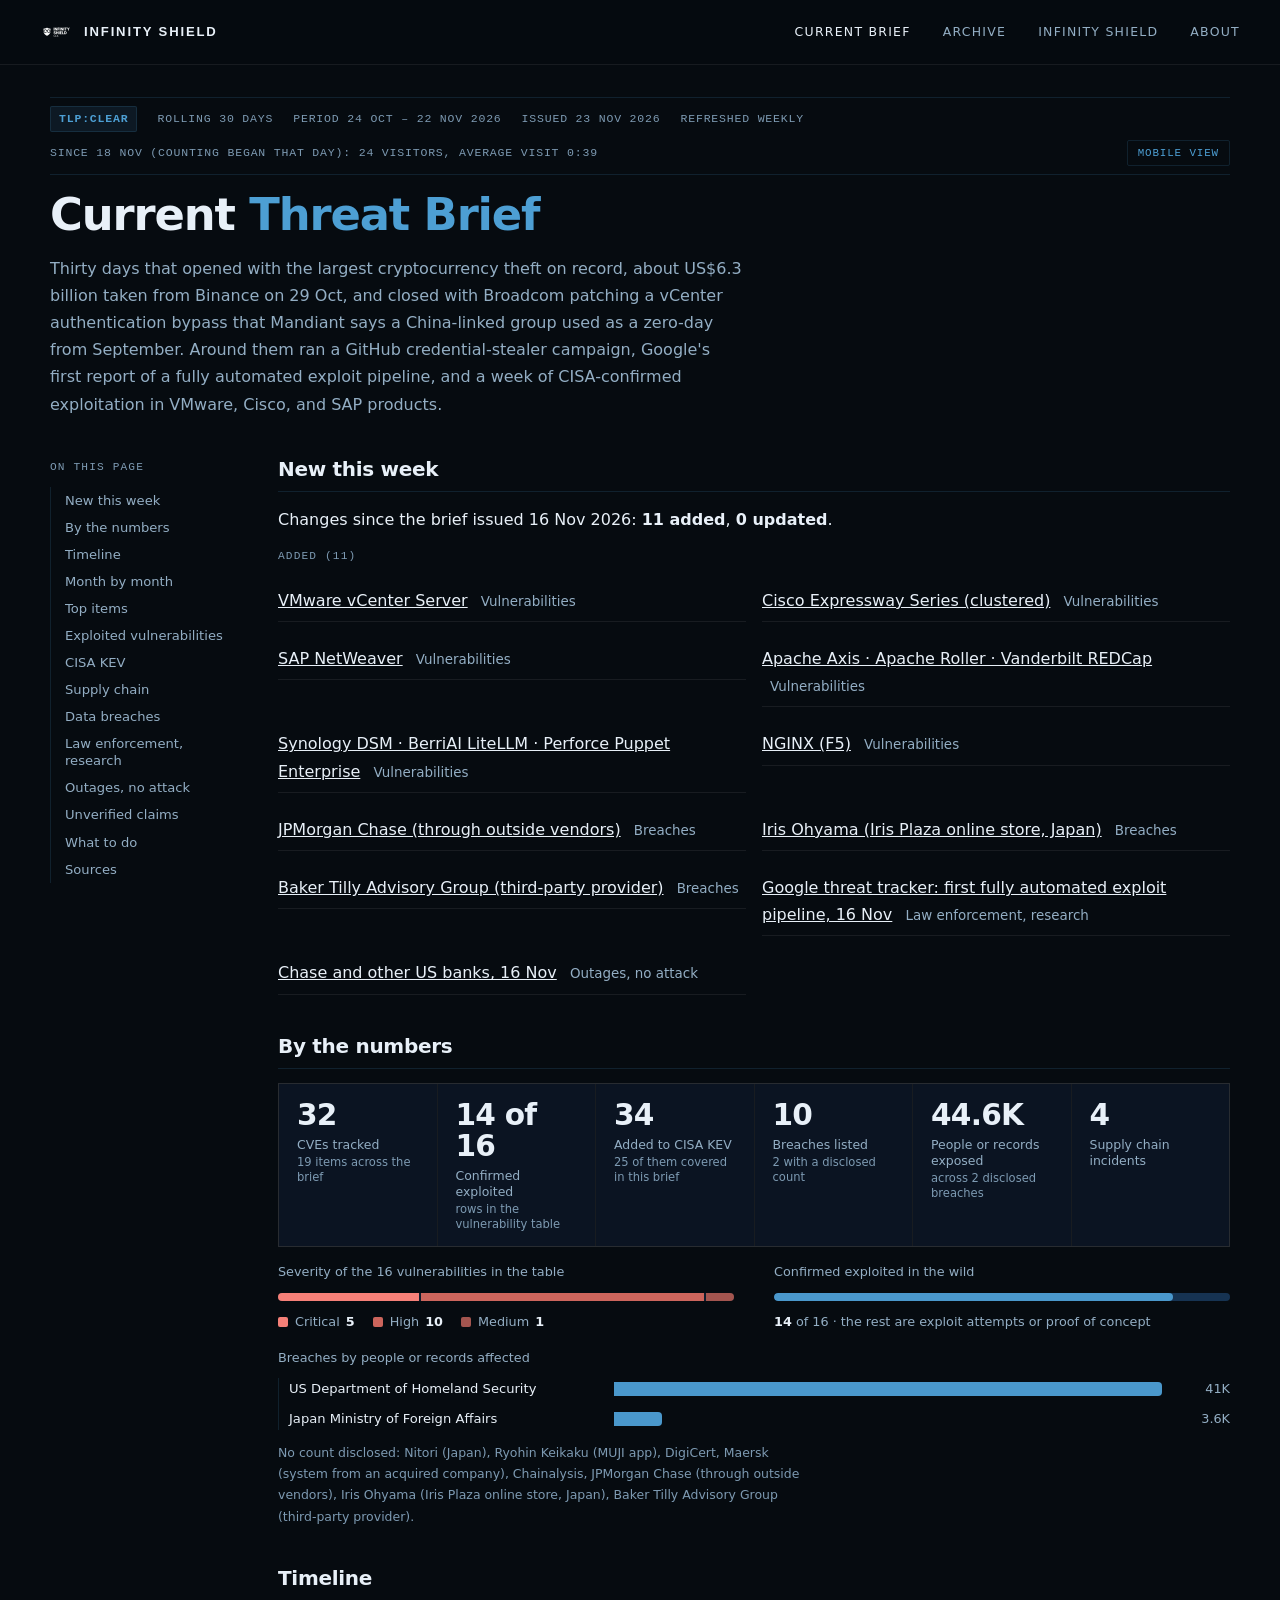
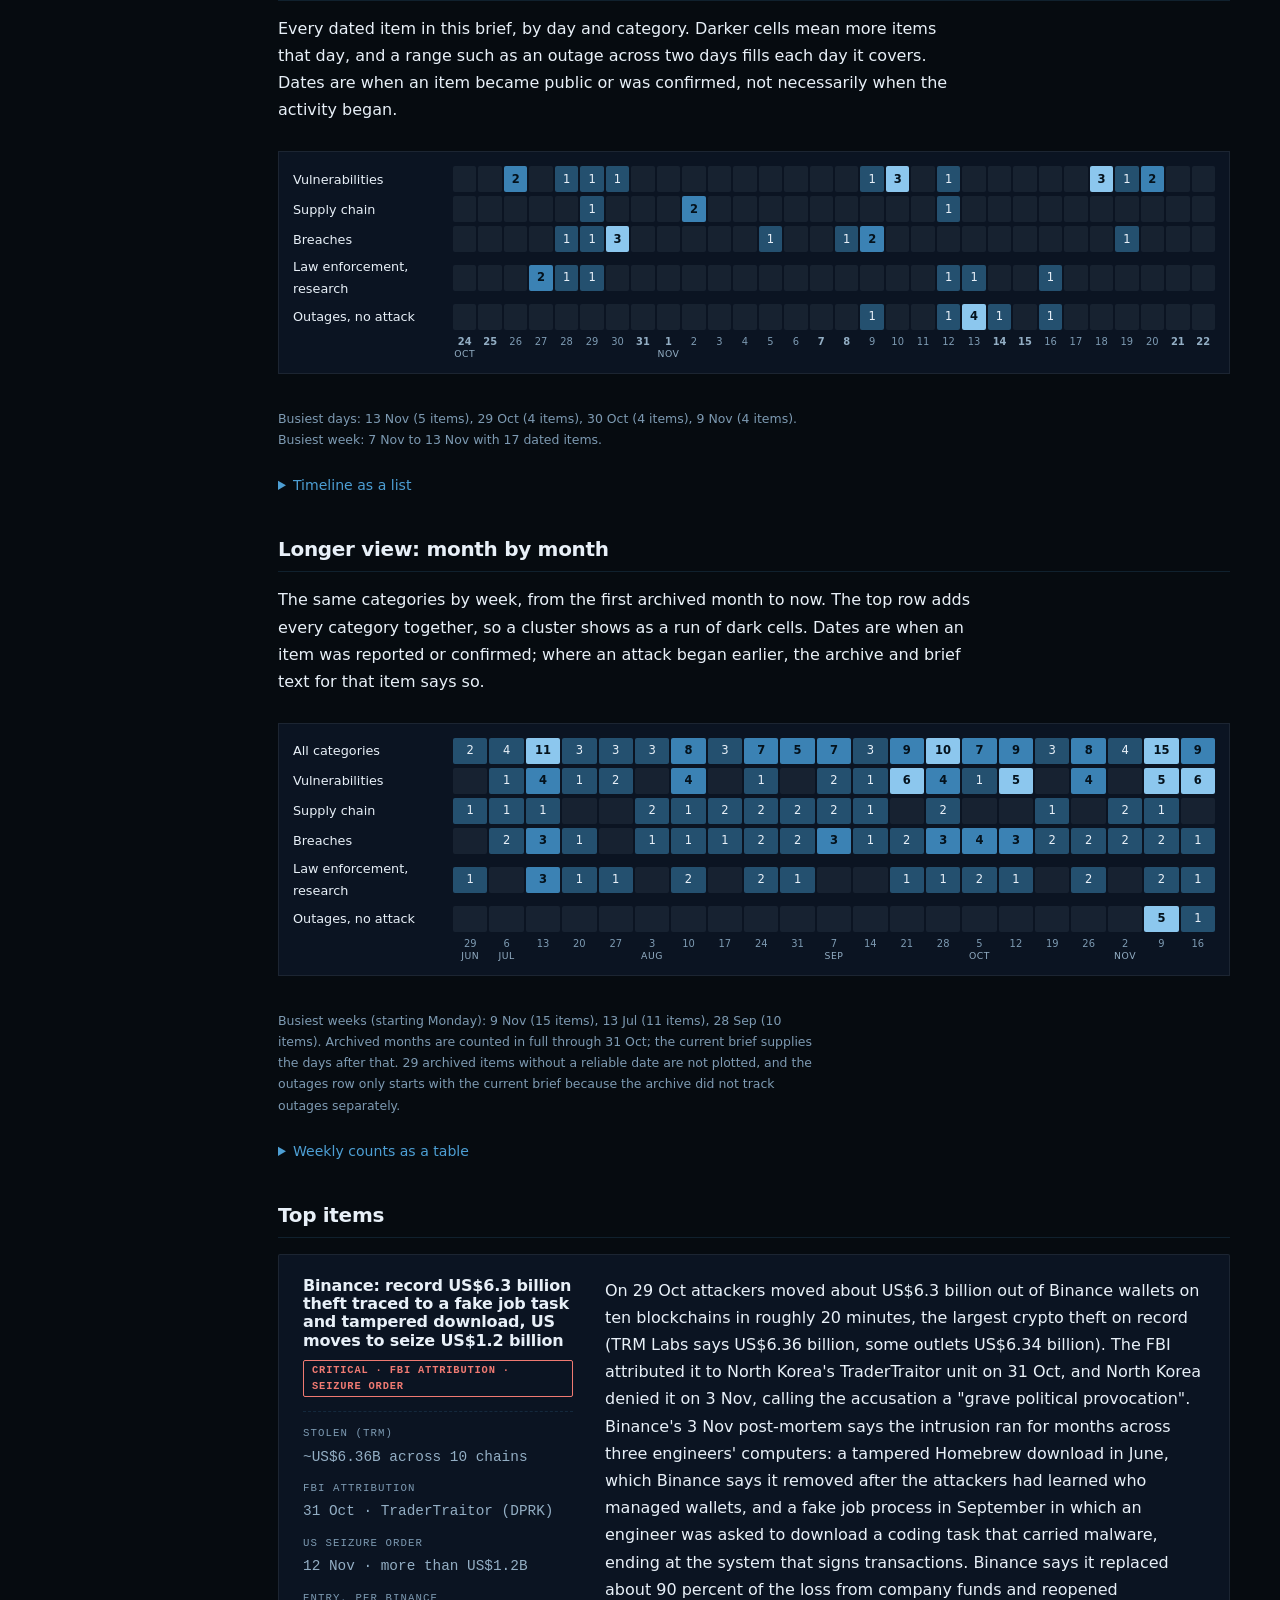
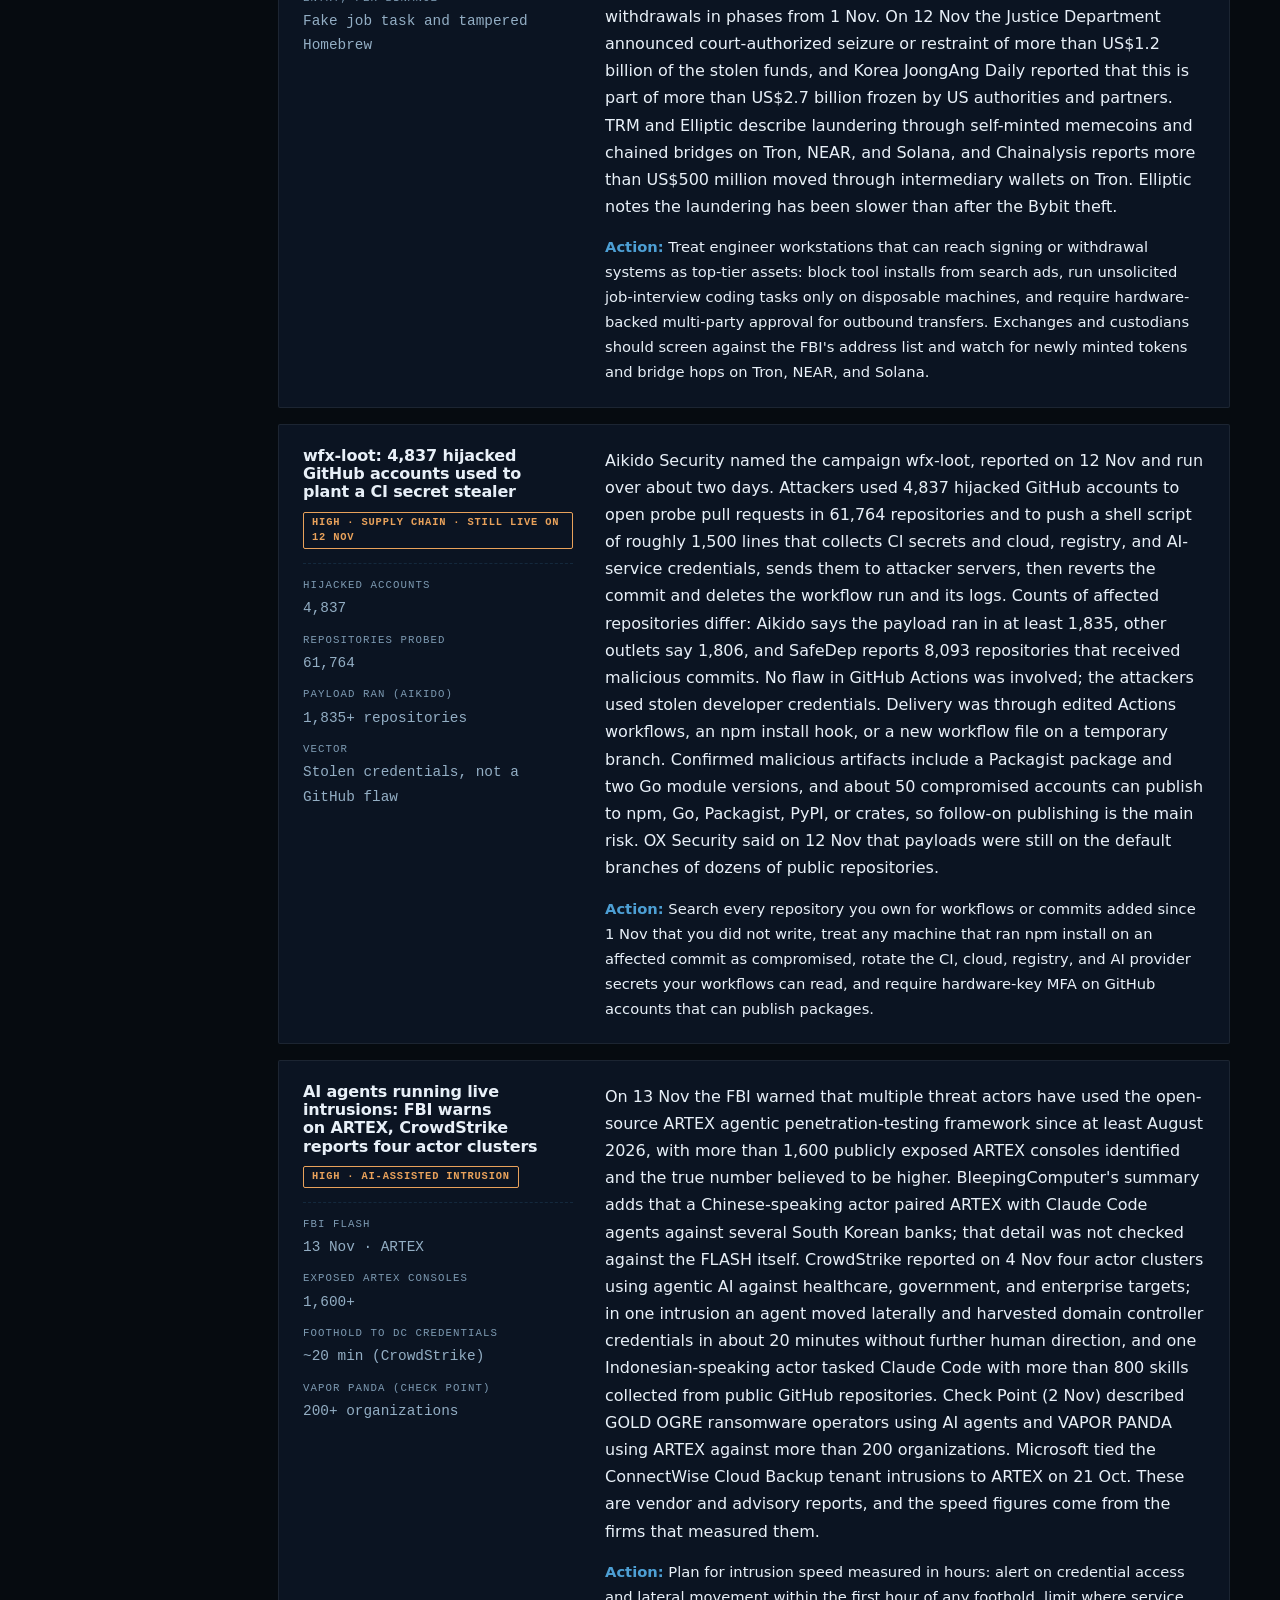
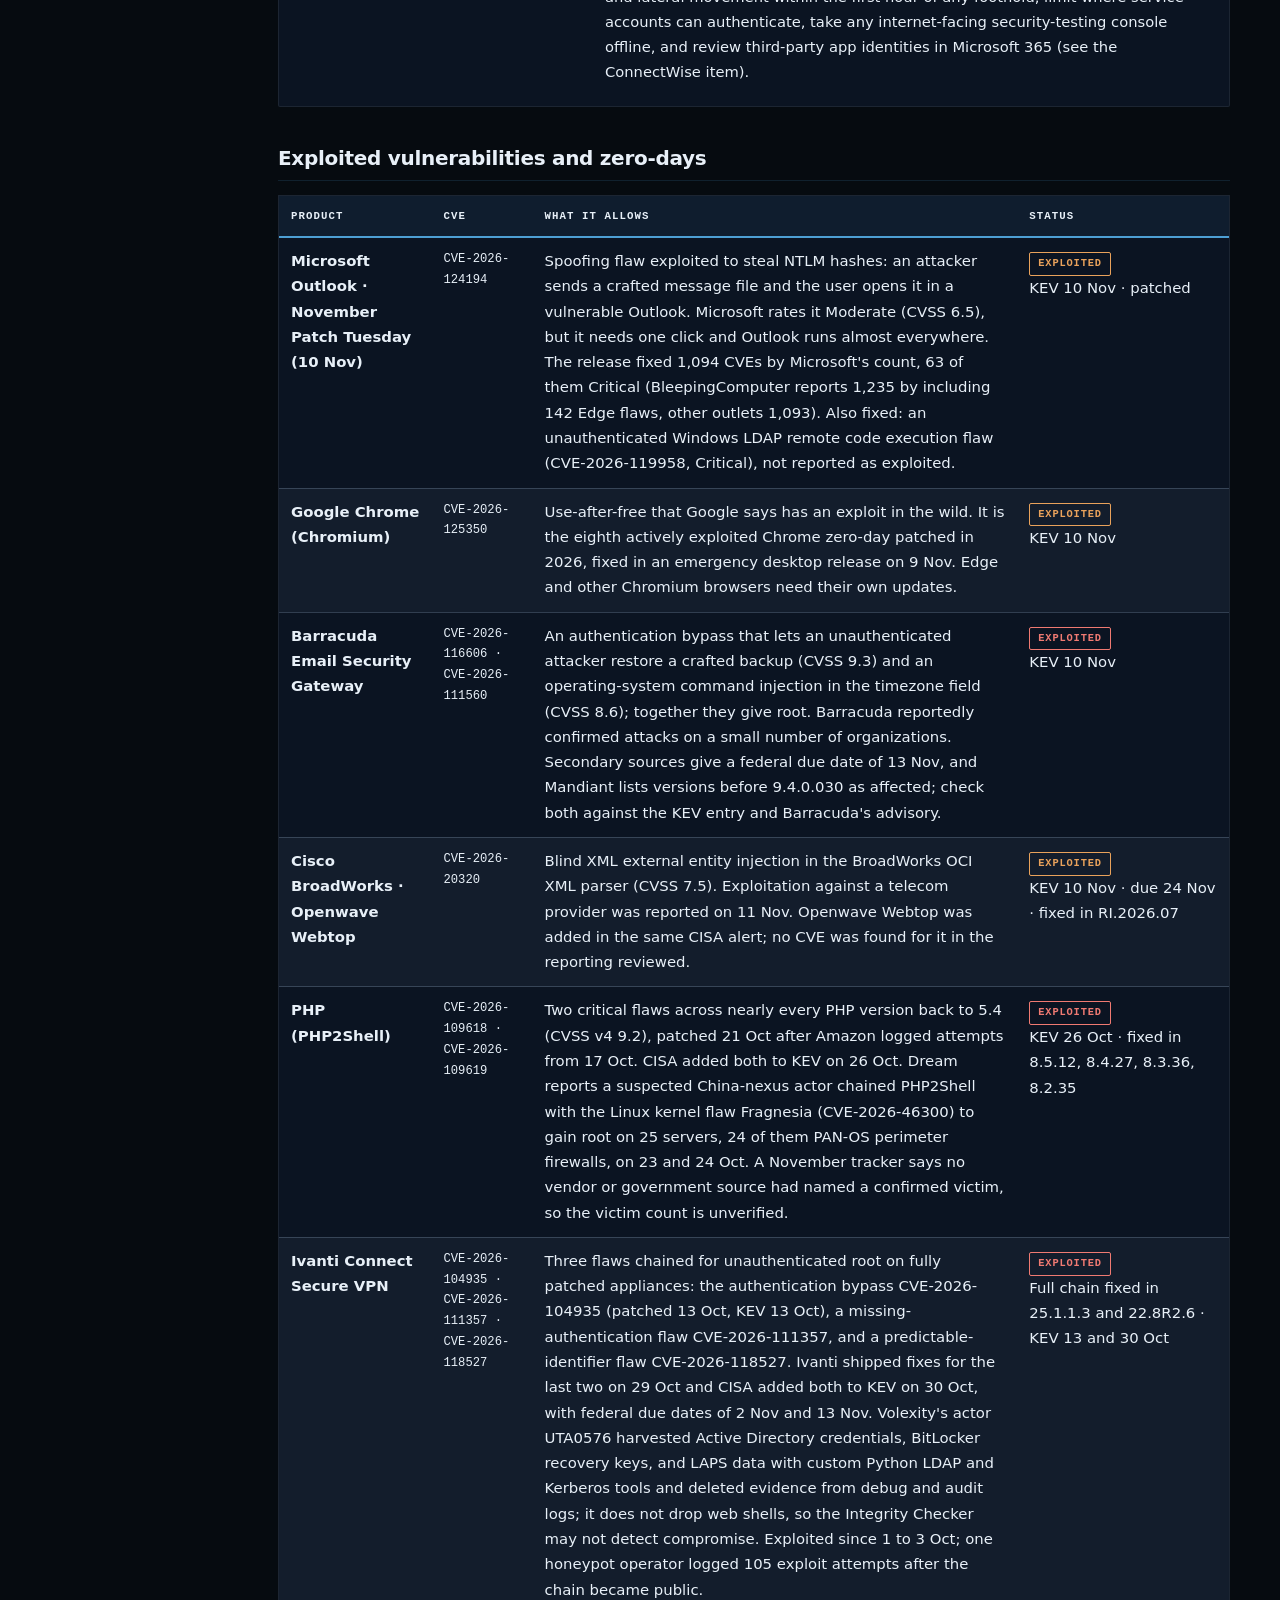
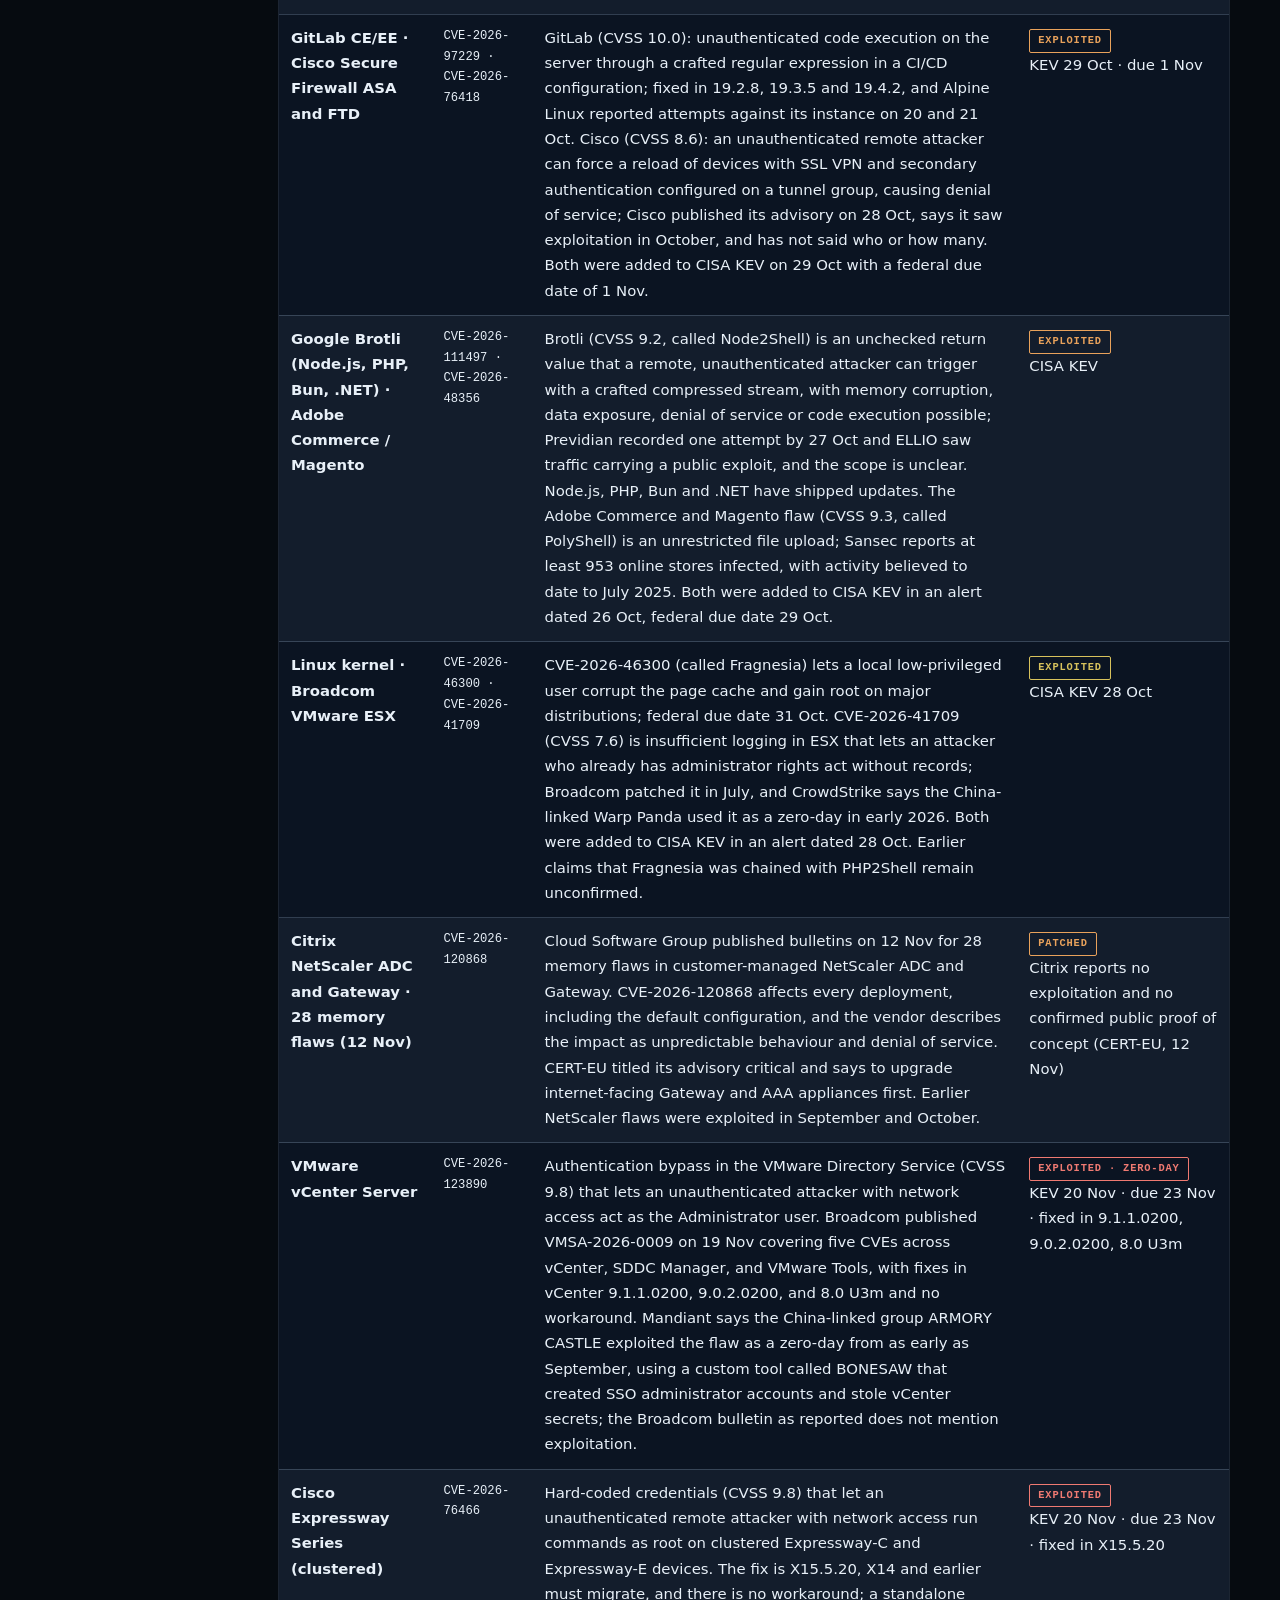
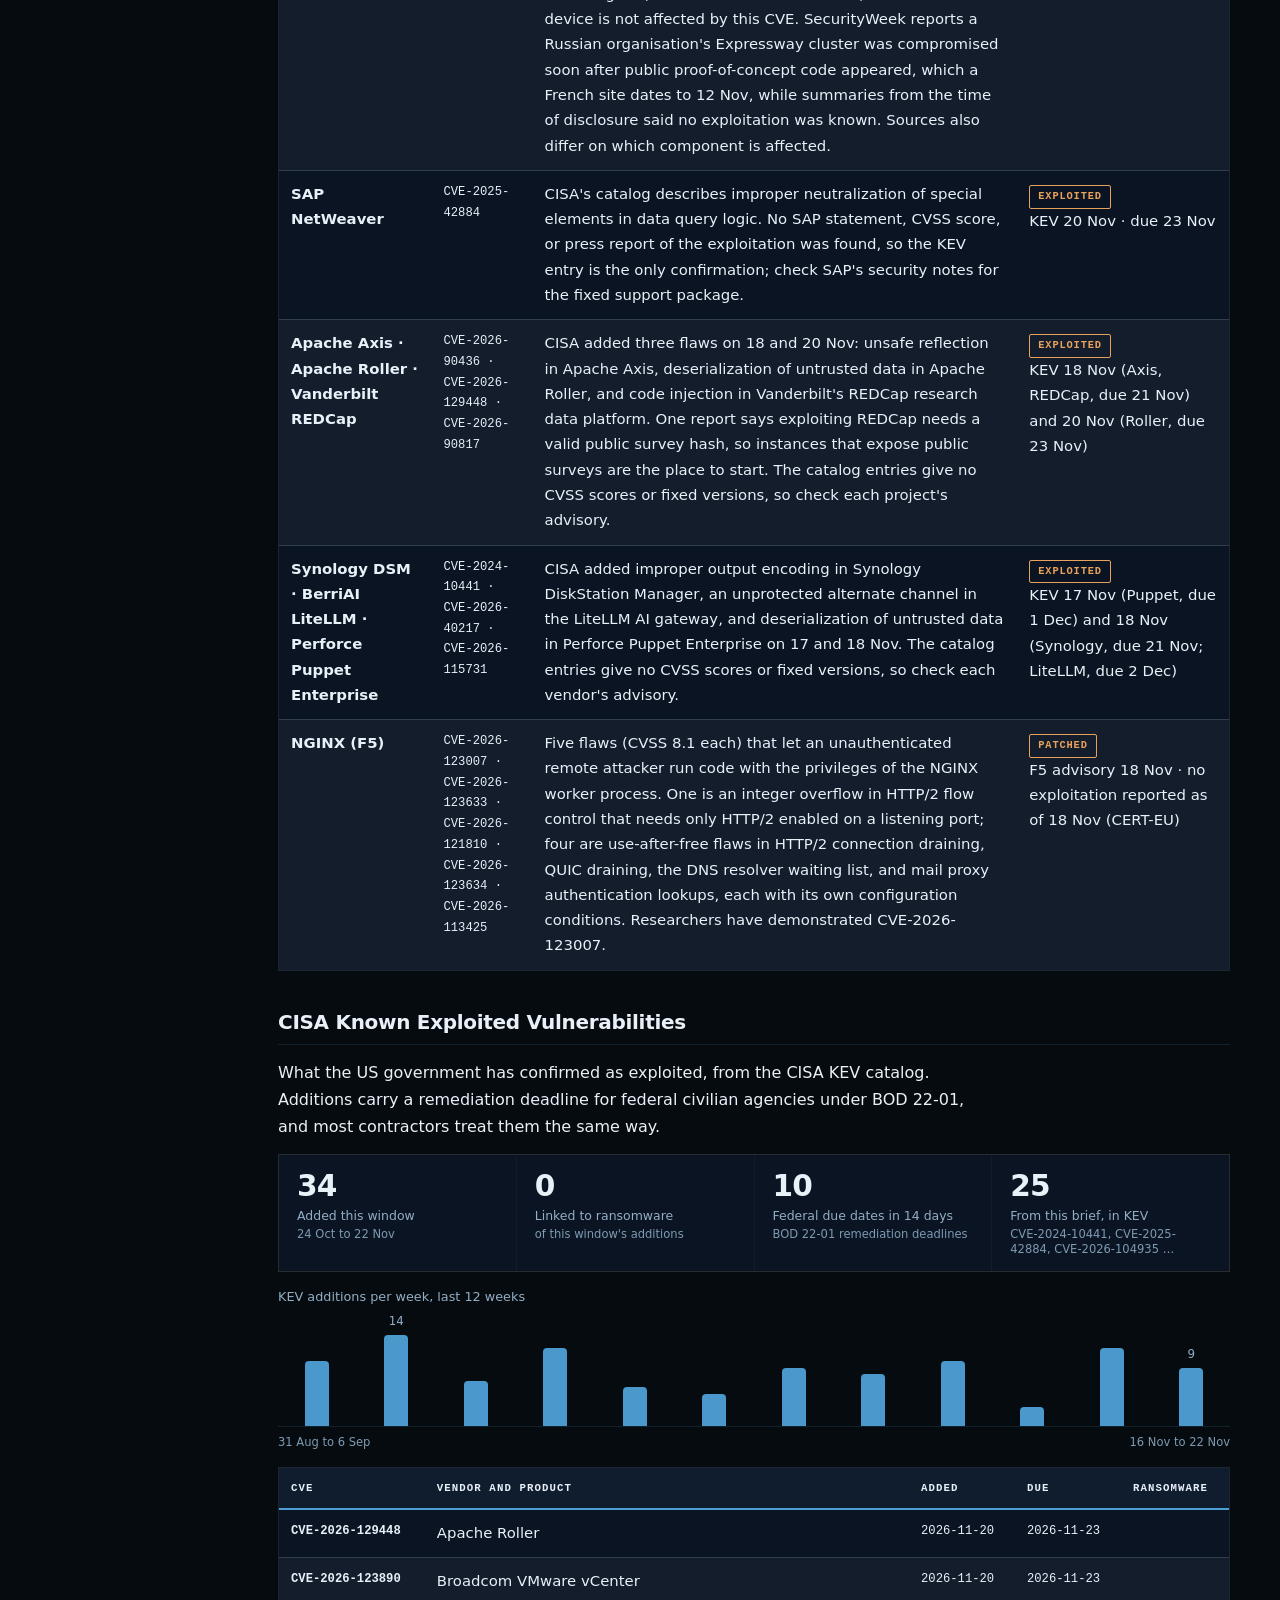
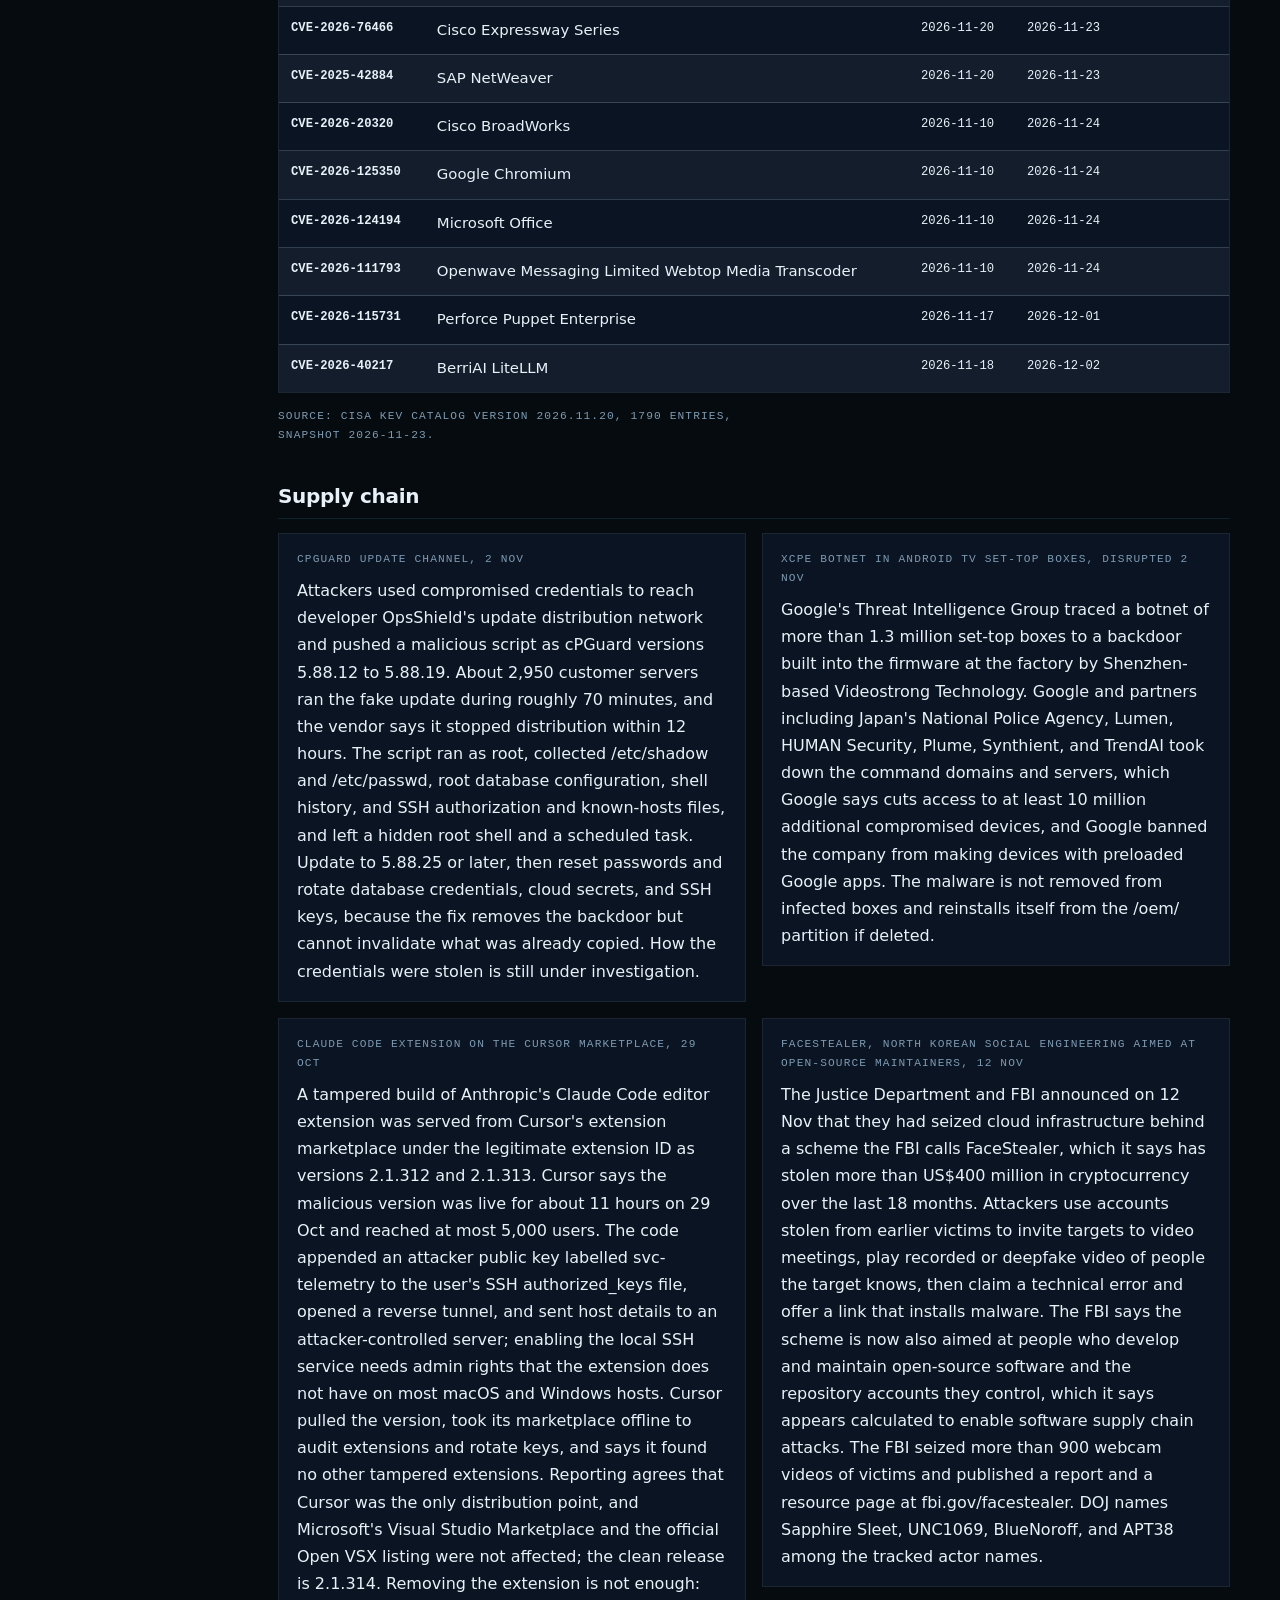
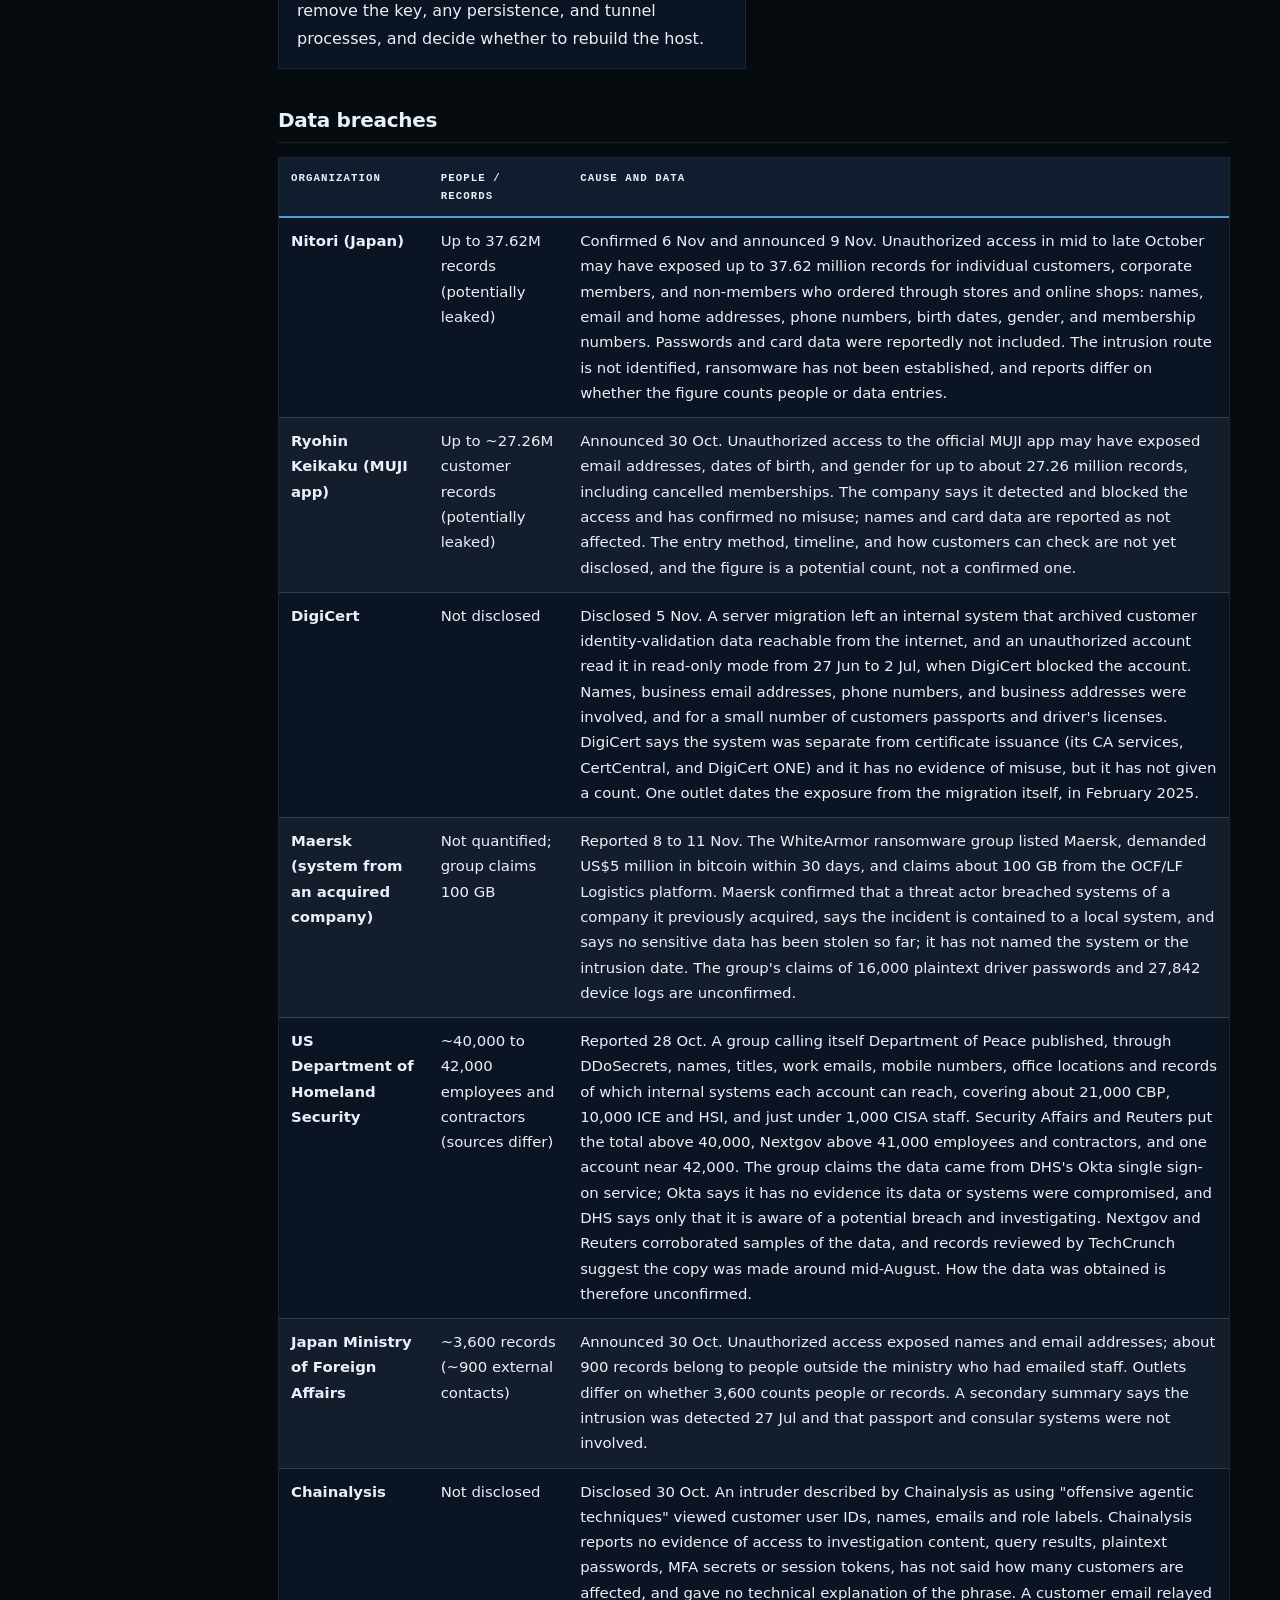
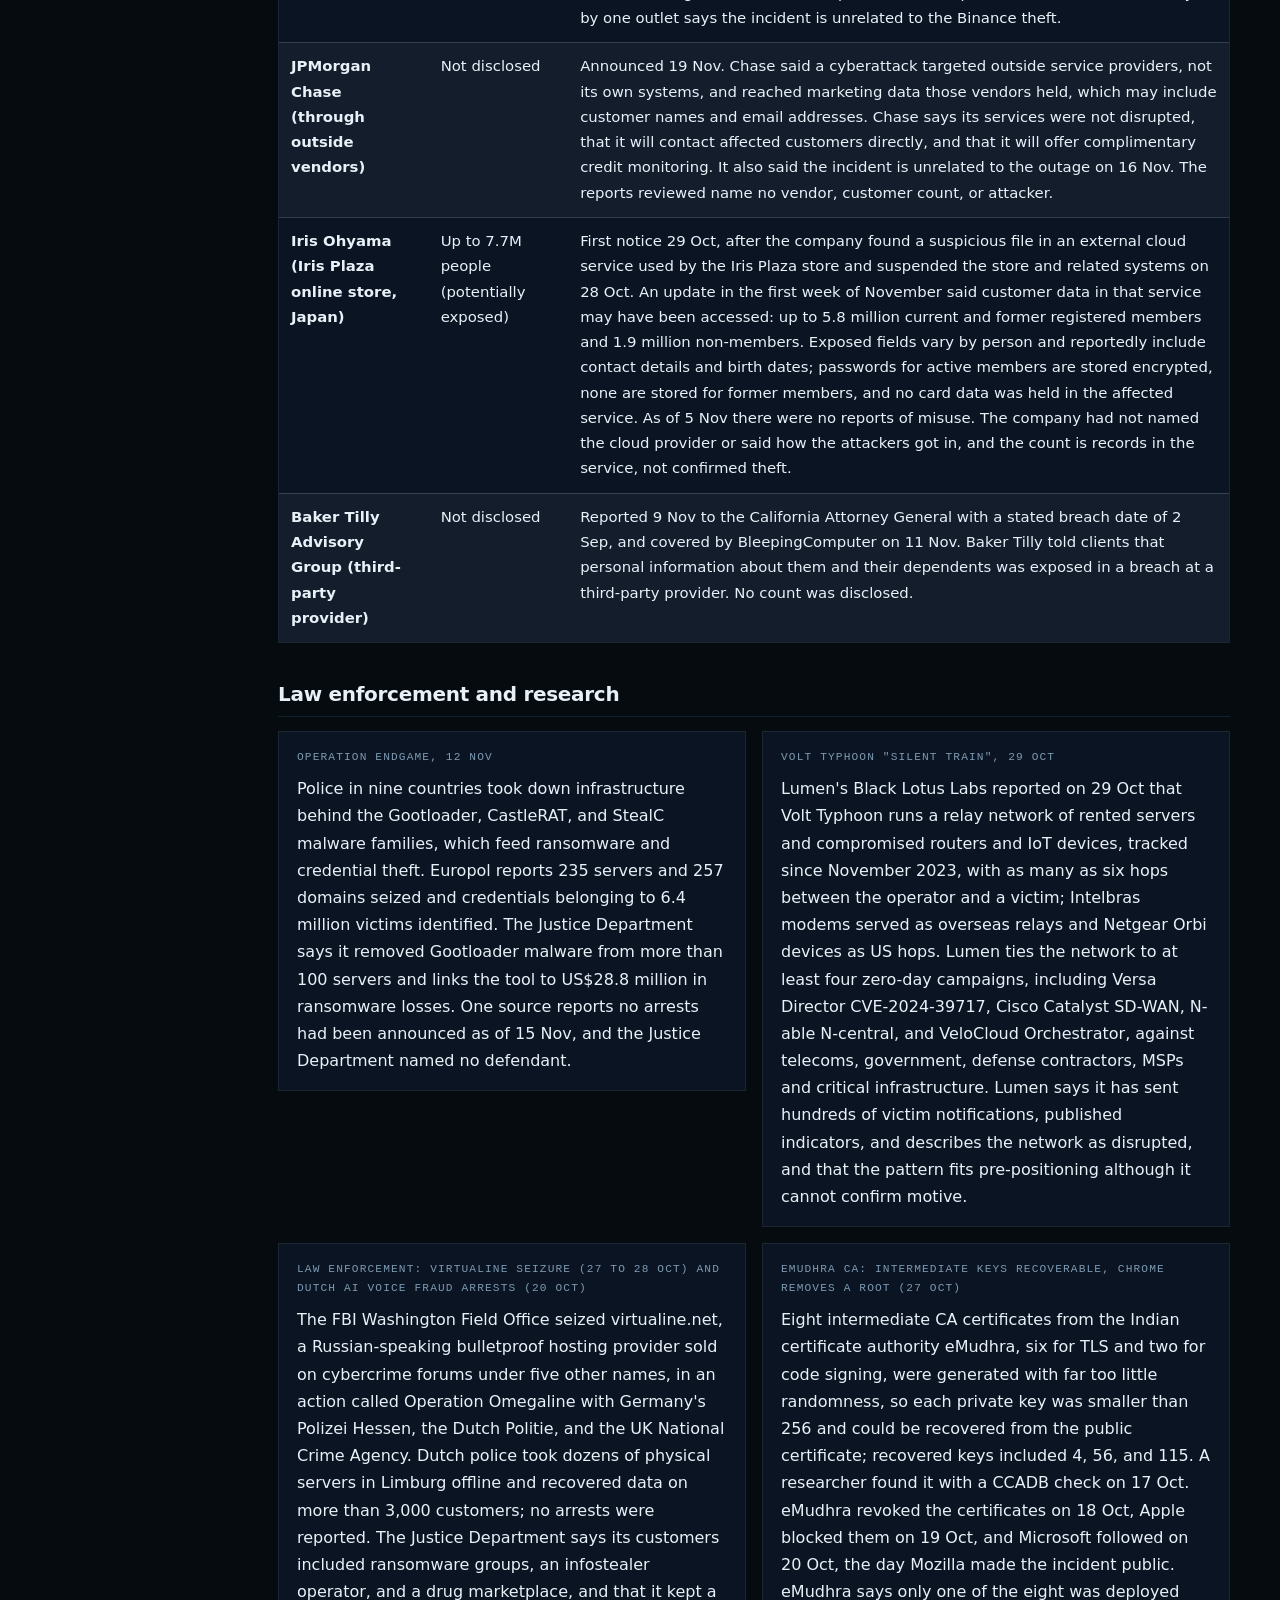
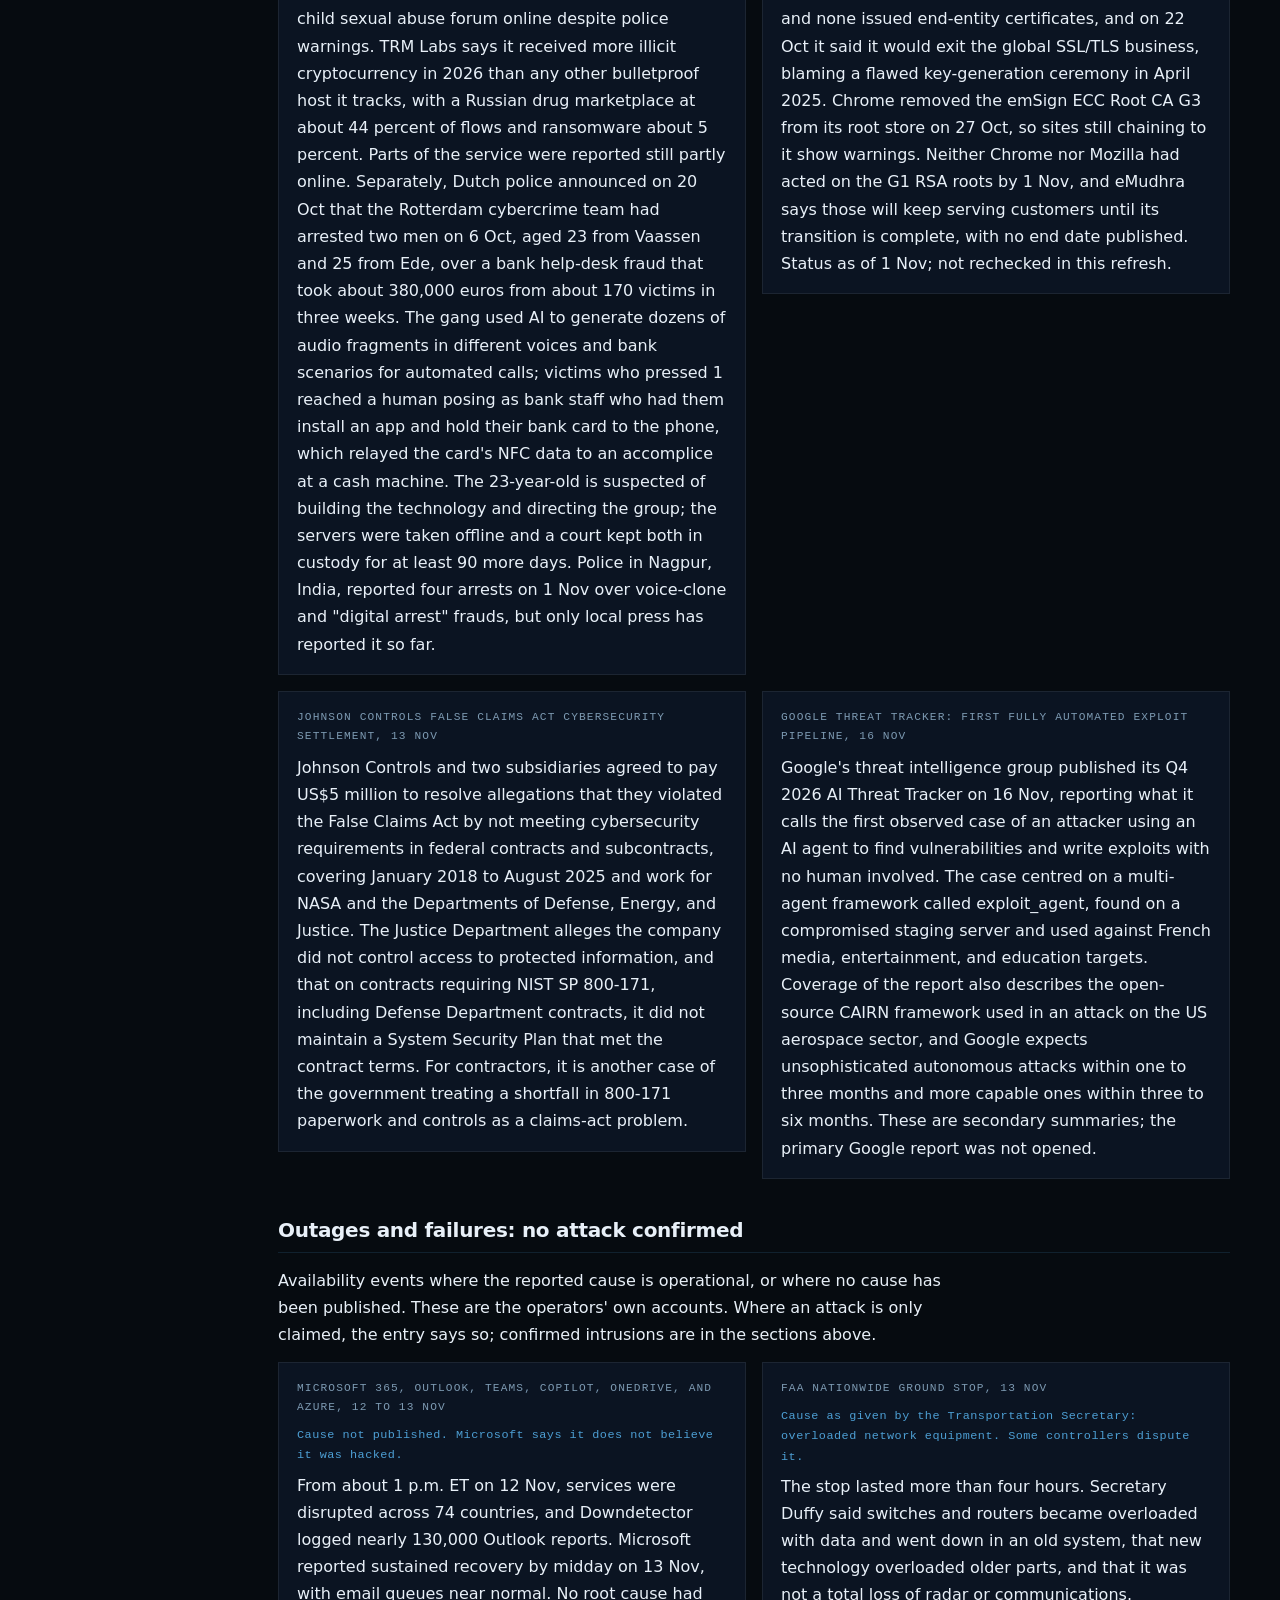
==== commit 38bd5a10: "Brief: refresh visitor count" ====
--- a/index.html
+++ b/index.html
@@ -31,7 +31,7 @@
 </nav>
 <main id="main" class="wrap wide">
   <header>
-    <div class="marking"><span class="tlp">TLP:CLEAR</span><span>Rolling 30 days</span><span>Period 24 Oct – 22 Nov 2026</span><span>Issued 23 Nov 2026</span><span>Refreshed weekly</span><span>Since 18 Nov (counting began that day): 14 visitors, average visit 1:04</span><span class="viewtoggle"><a class="vt-m" href="#mobile-view">Mobile view</a><a class="vt-d" href="#desktop-view">Desktop view</a></span></div>
+    <div class="marking"><span class="tlp">TLP:CLEAR</span><span>Rolling 30 days</span><span>Period 24 Oct – 22 Nov 2026</span><span>Issued 23 Nov 2026</span><span>Refreshed weekly</span><span>Since 18 Nov (counting began that day): 24 visitors, average visit 0:39</span><span class="viewtoggle"><a class="vt-m" href="#mobile-view">Mobile view</a><a class="vt-d" href="#desktop-view">Desktop view</a></span></div>
     <h1>Current <span>Threat Brief</span></h1>
     <p class="lede">Thirty days that opened with the largest cryptocurrency theft on record, about US$6.3 billion taken from Binance on 29 Oct, and closed with Broadcom patching a vCenter authentication bypass that Mandiant says a China-linked group used as a zero-day from September. Around them ran a GitHub credential-stealer campaign, Google's first report of a fully automated exploit pipeline, and a week of CISA-confirmed exploitation in VMware, Cisco, and SAP products.</p>
   </header>
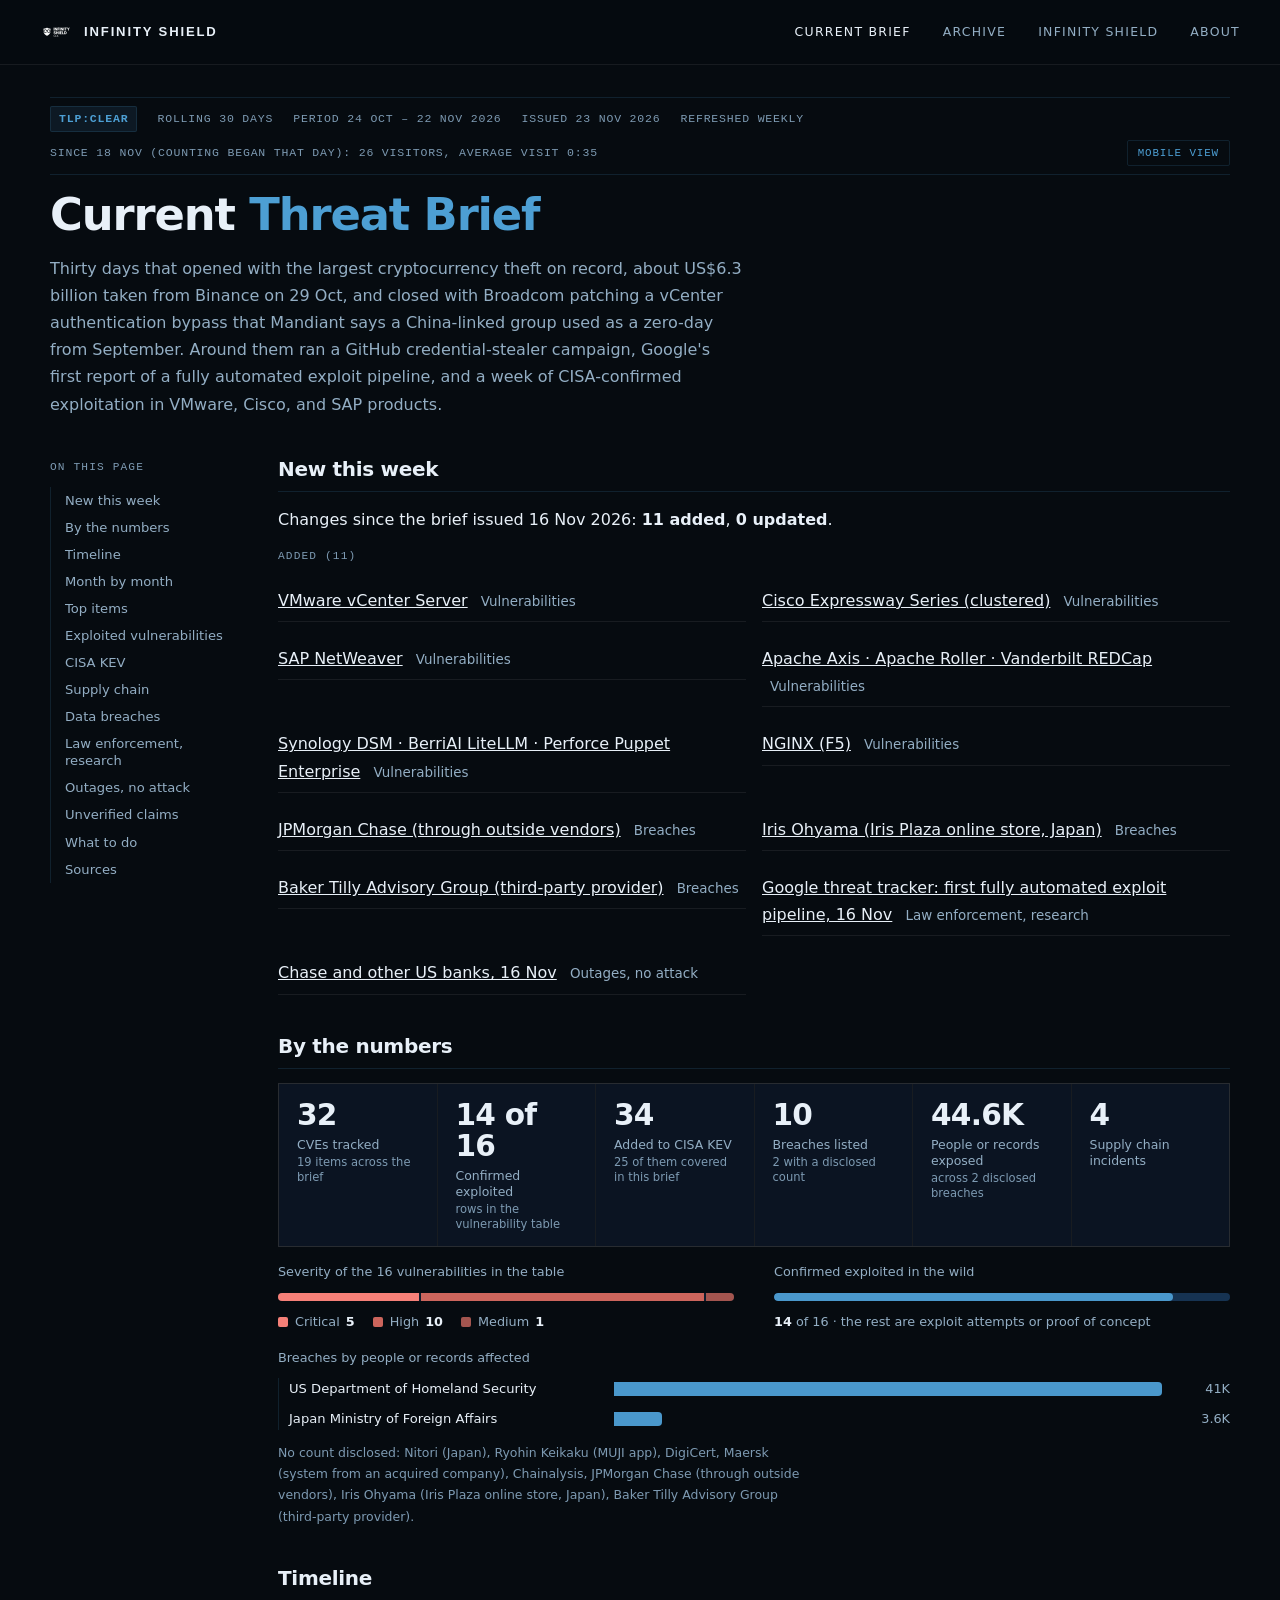
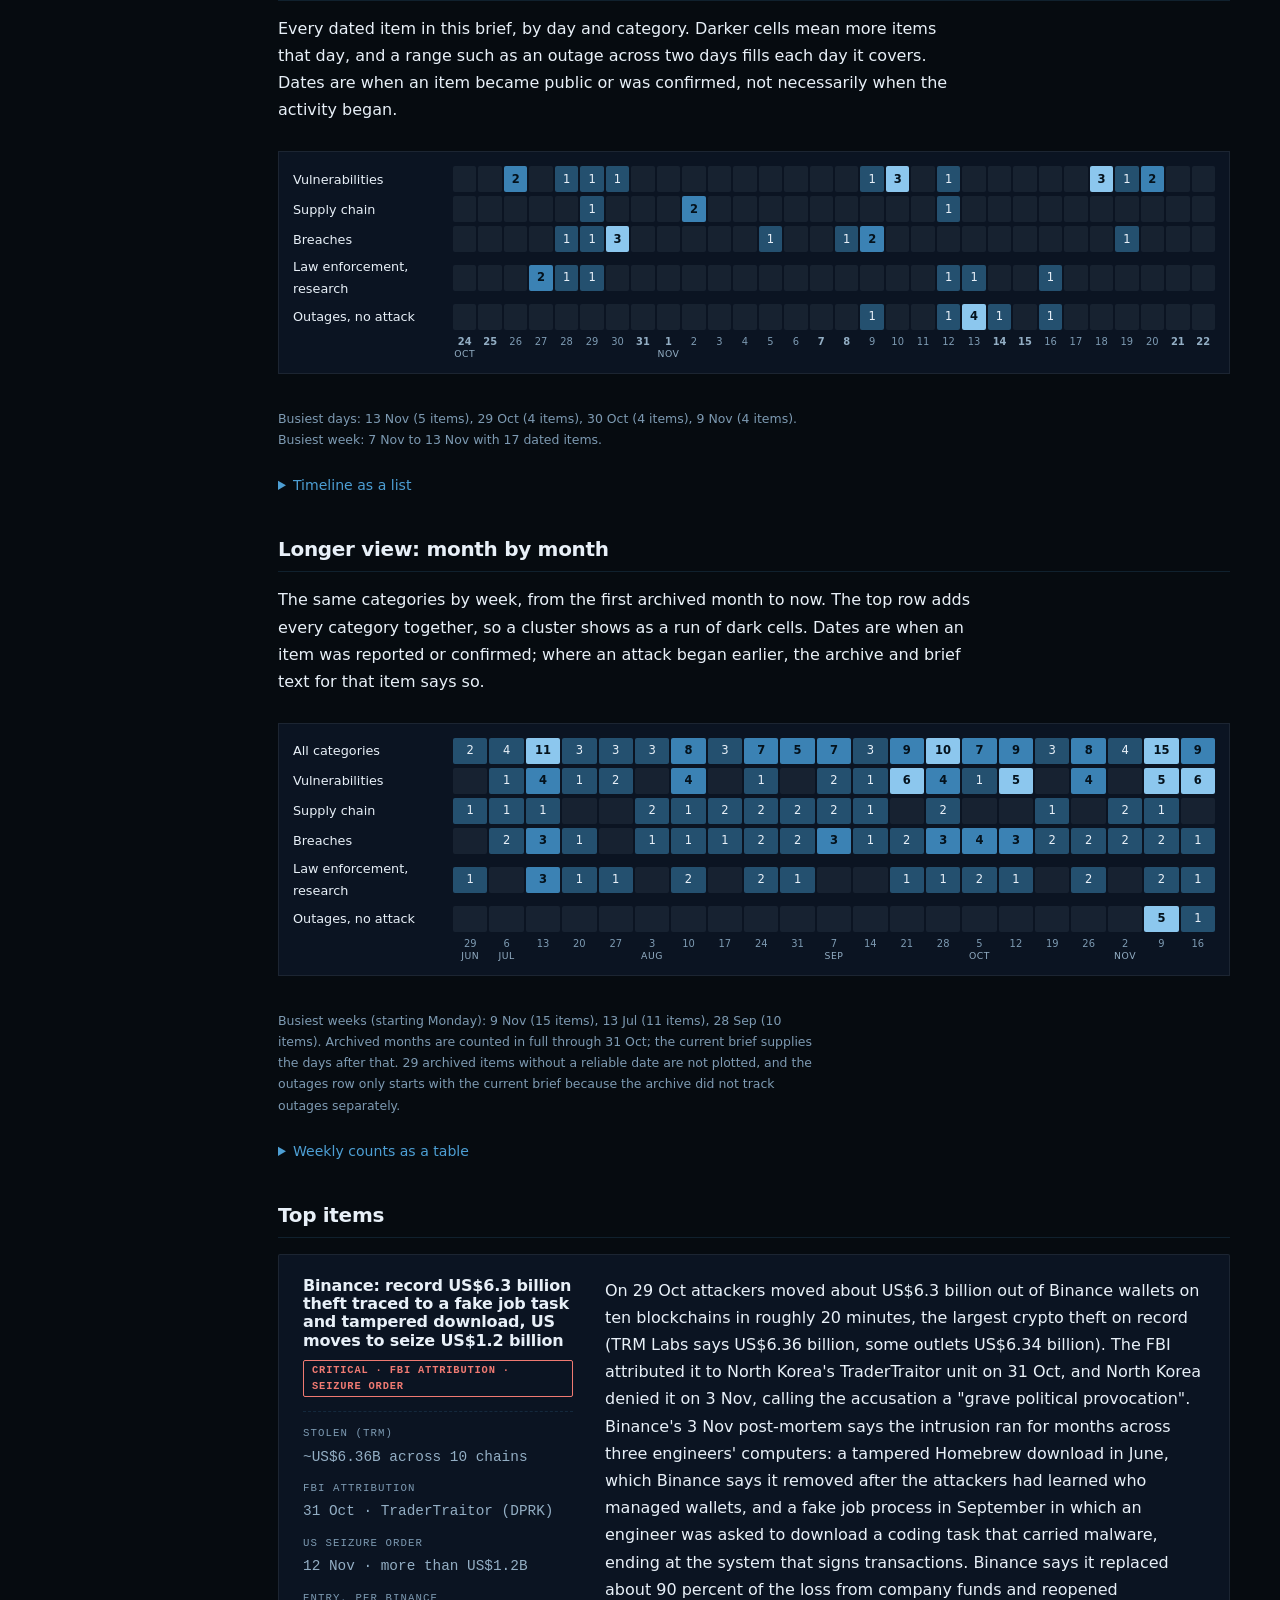
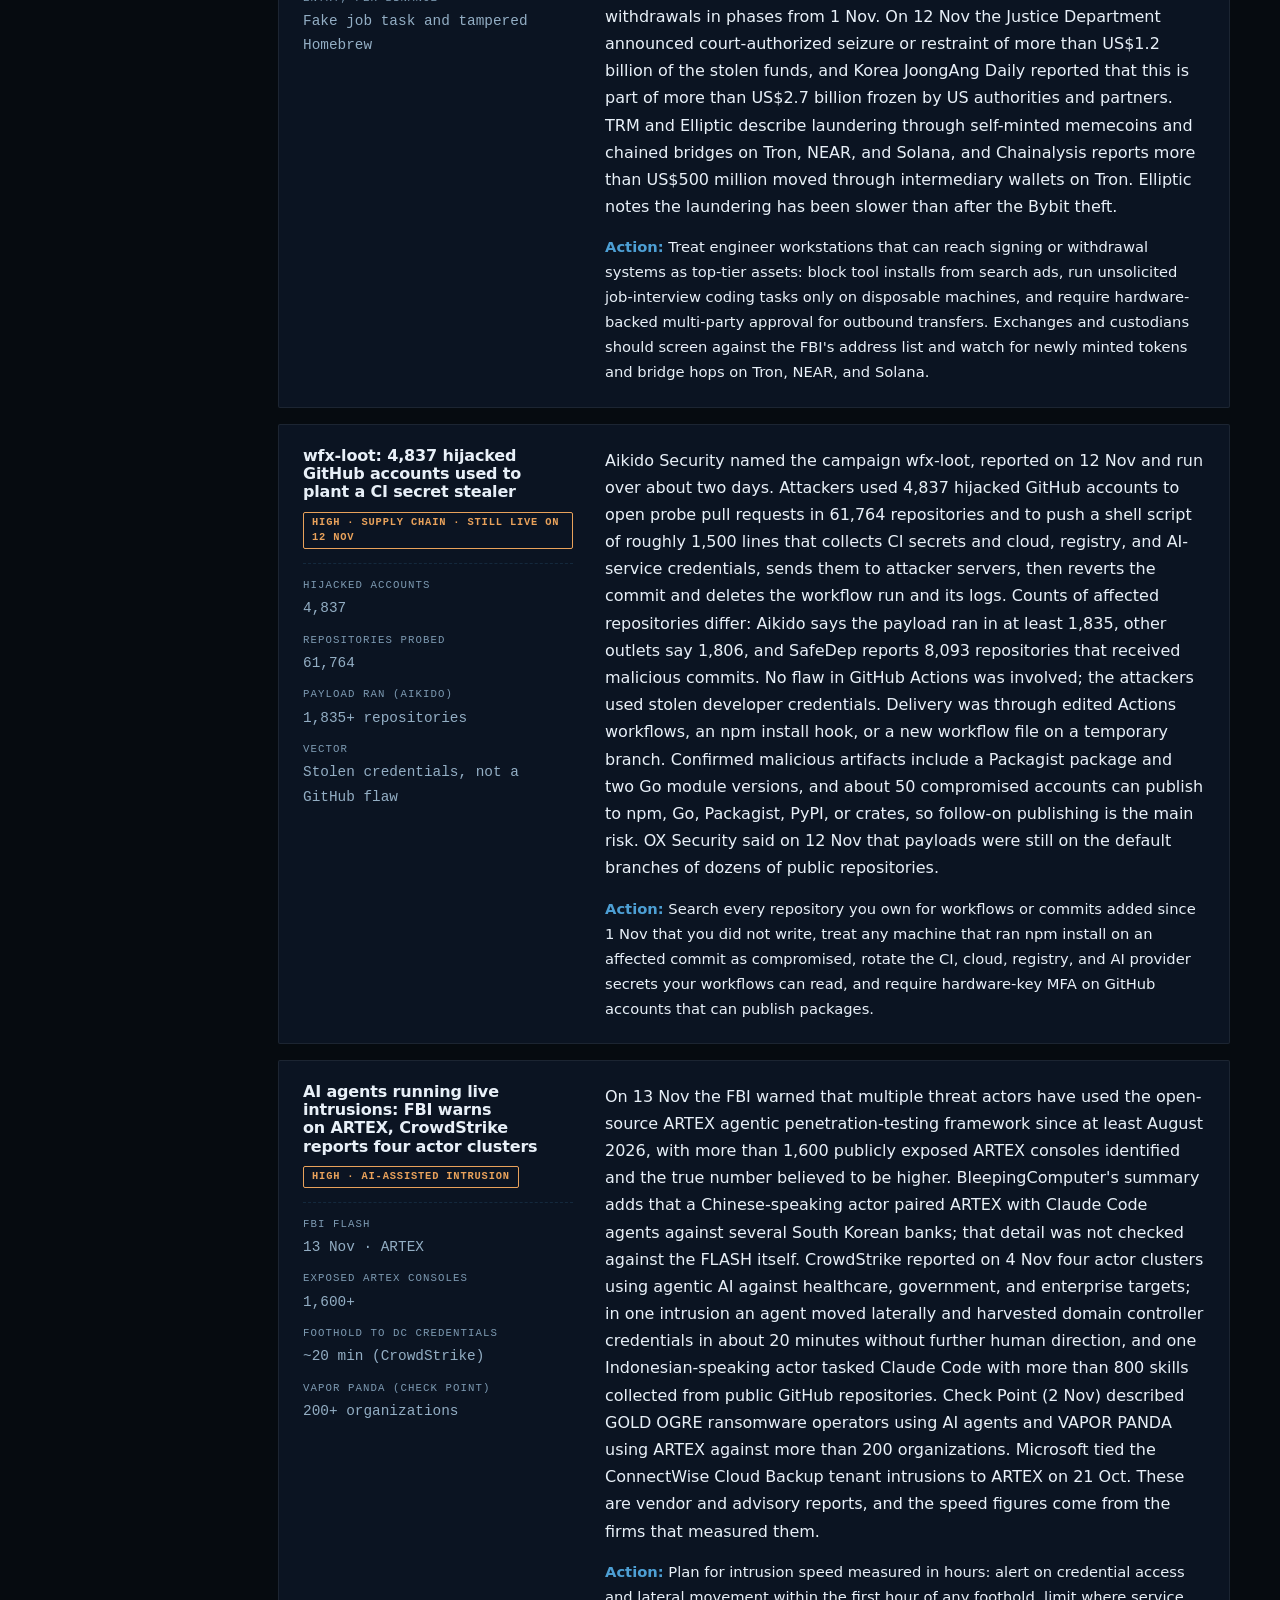
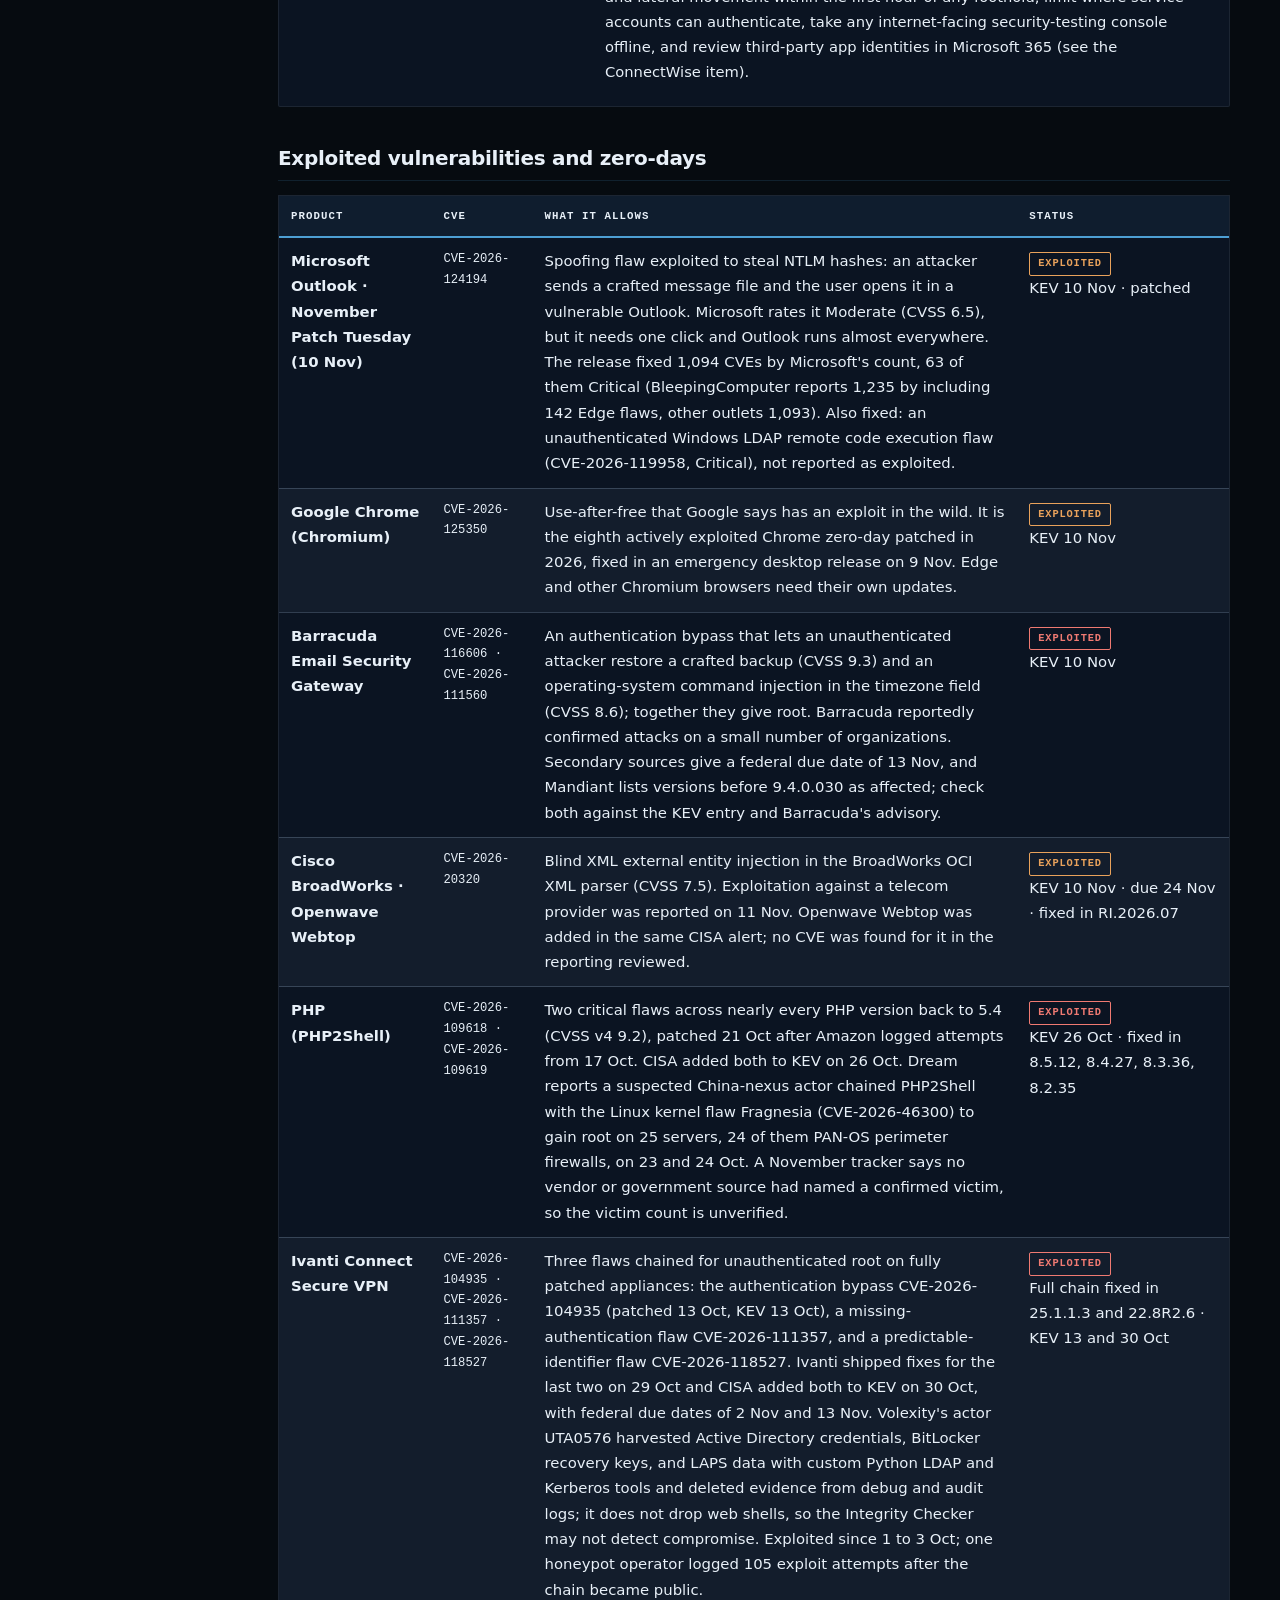
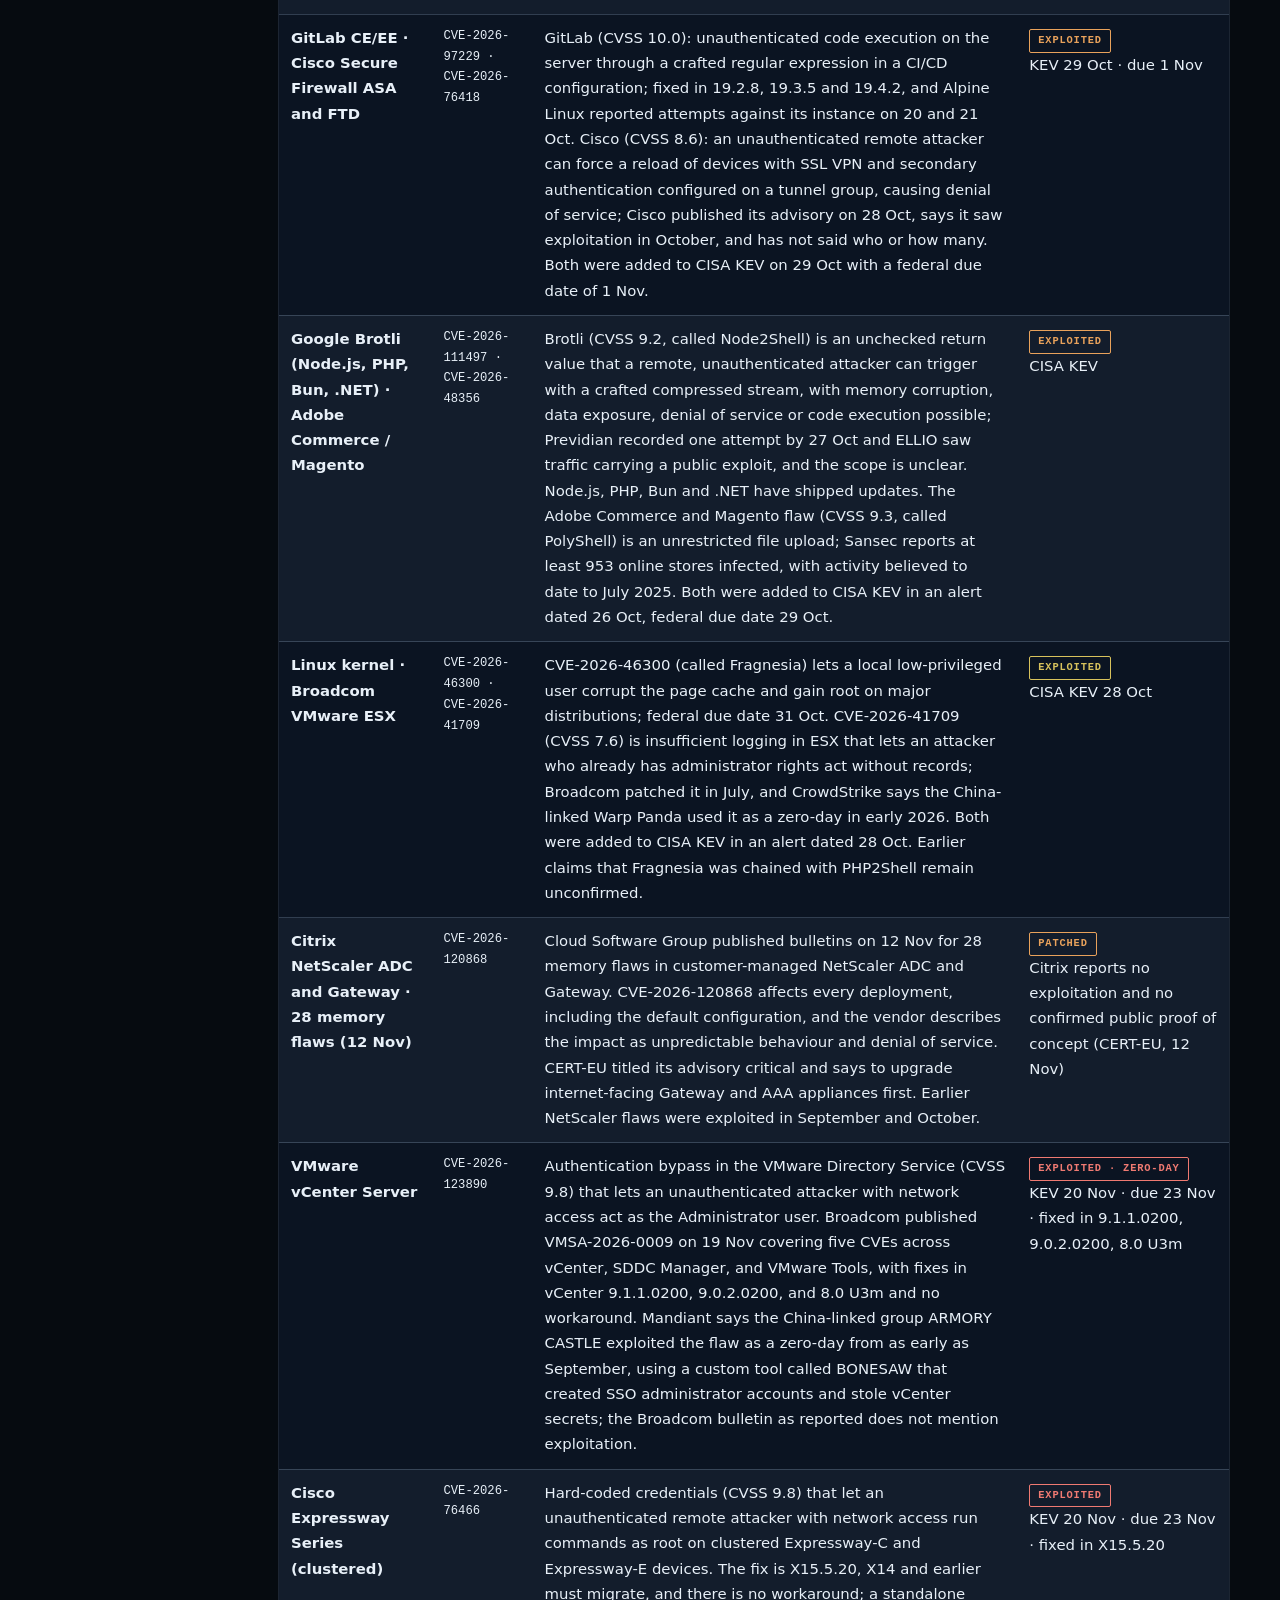
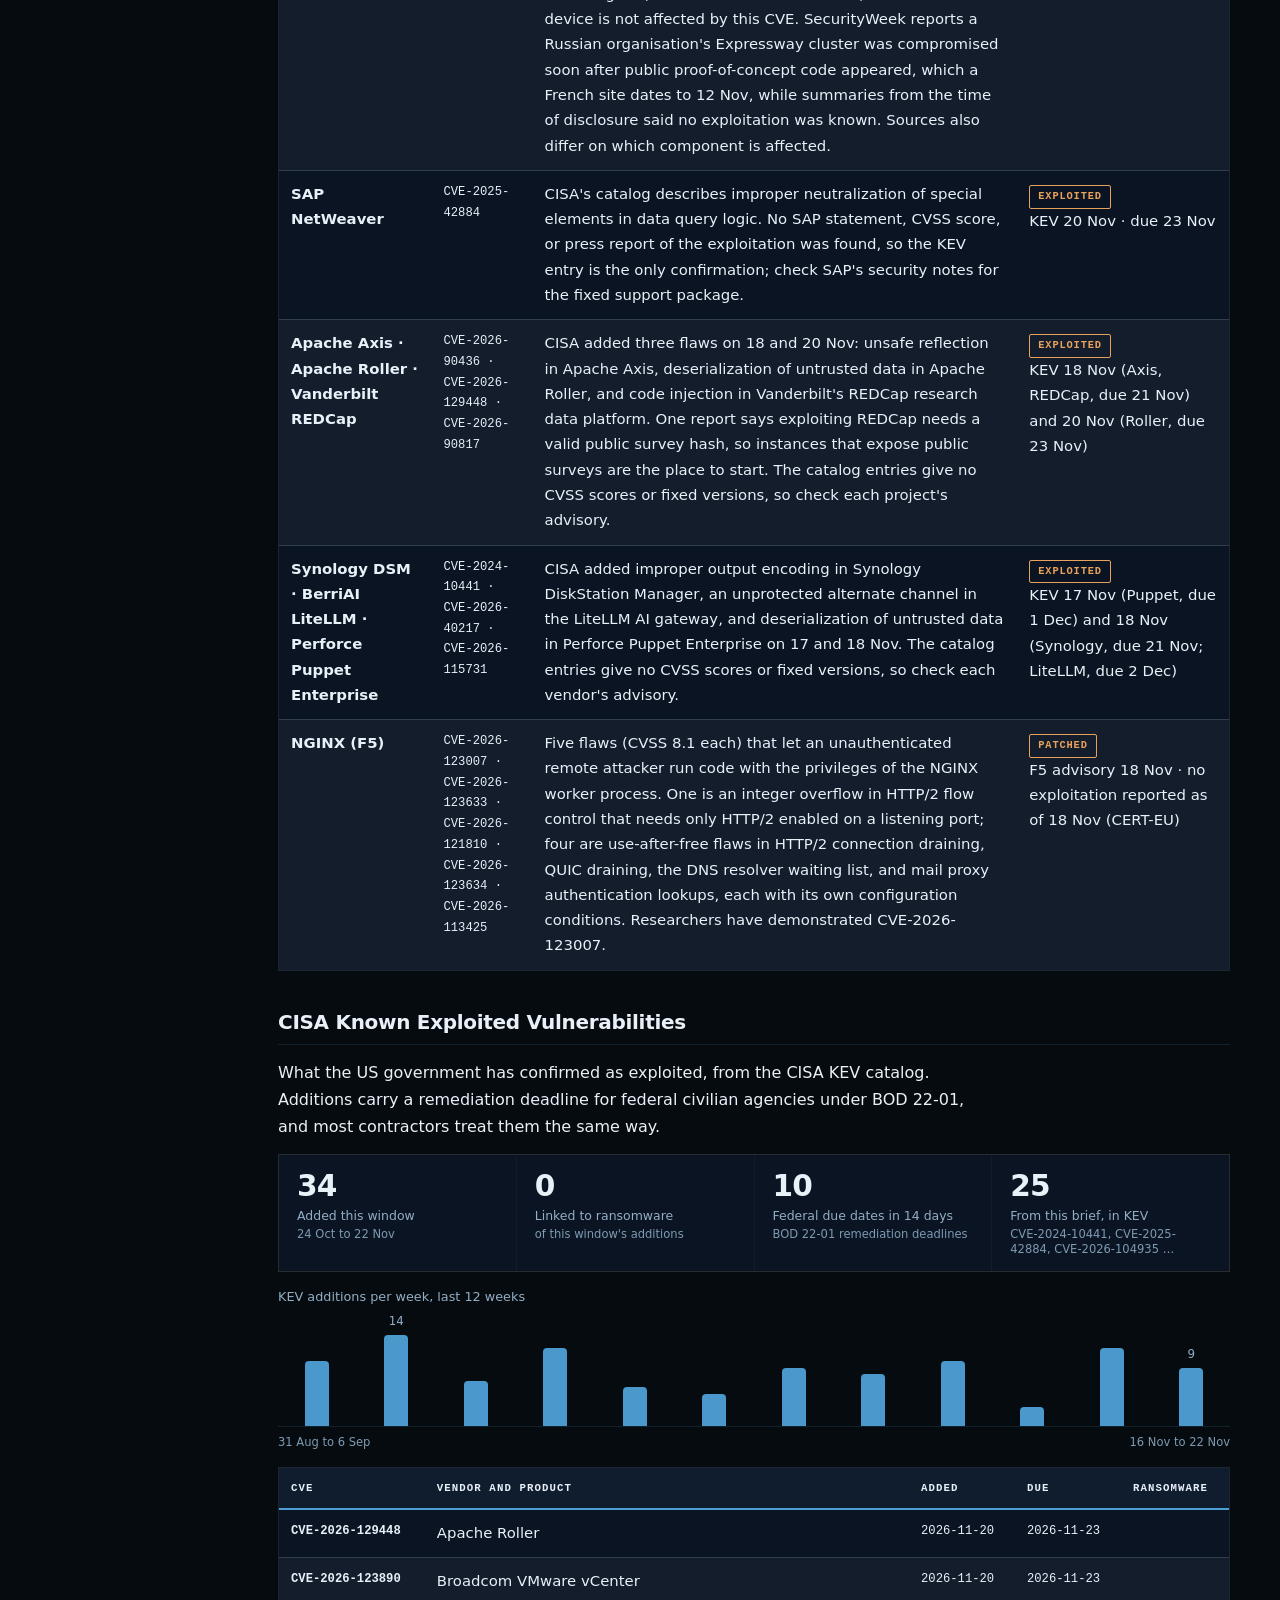
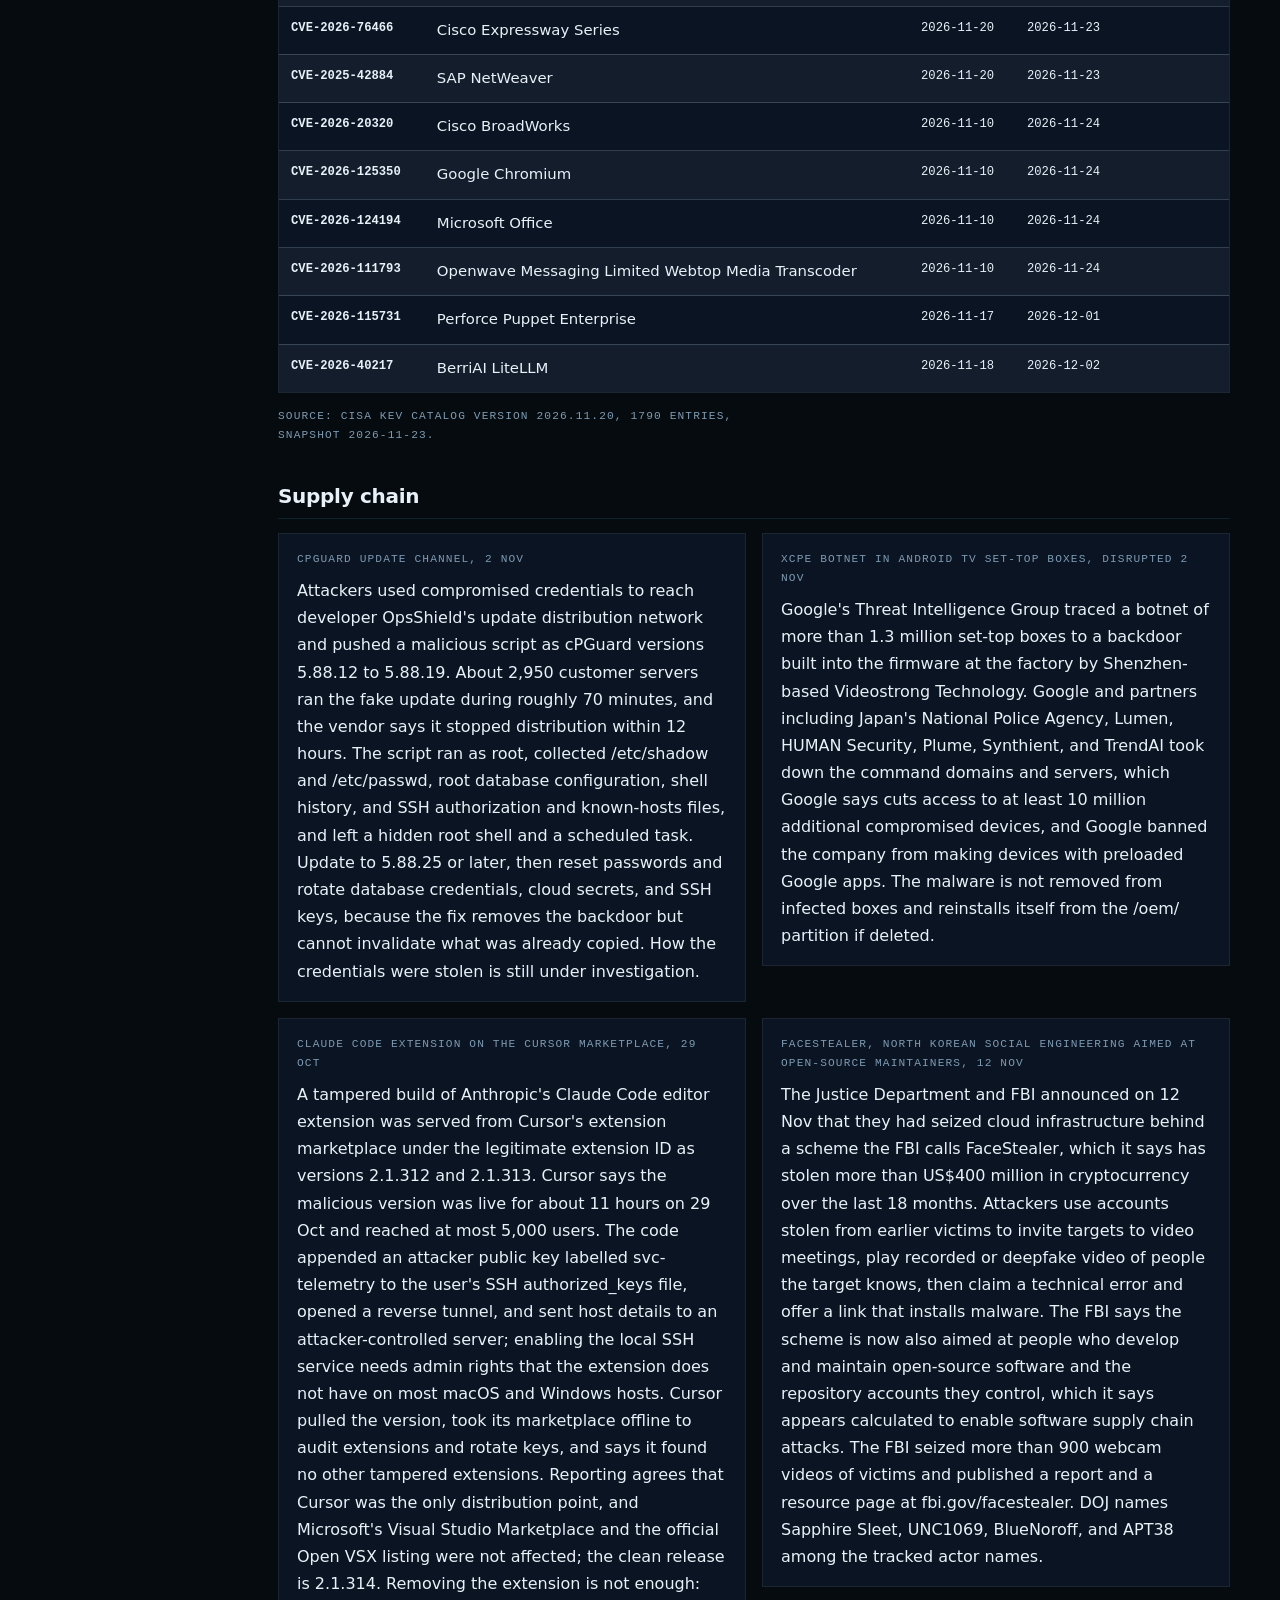
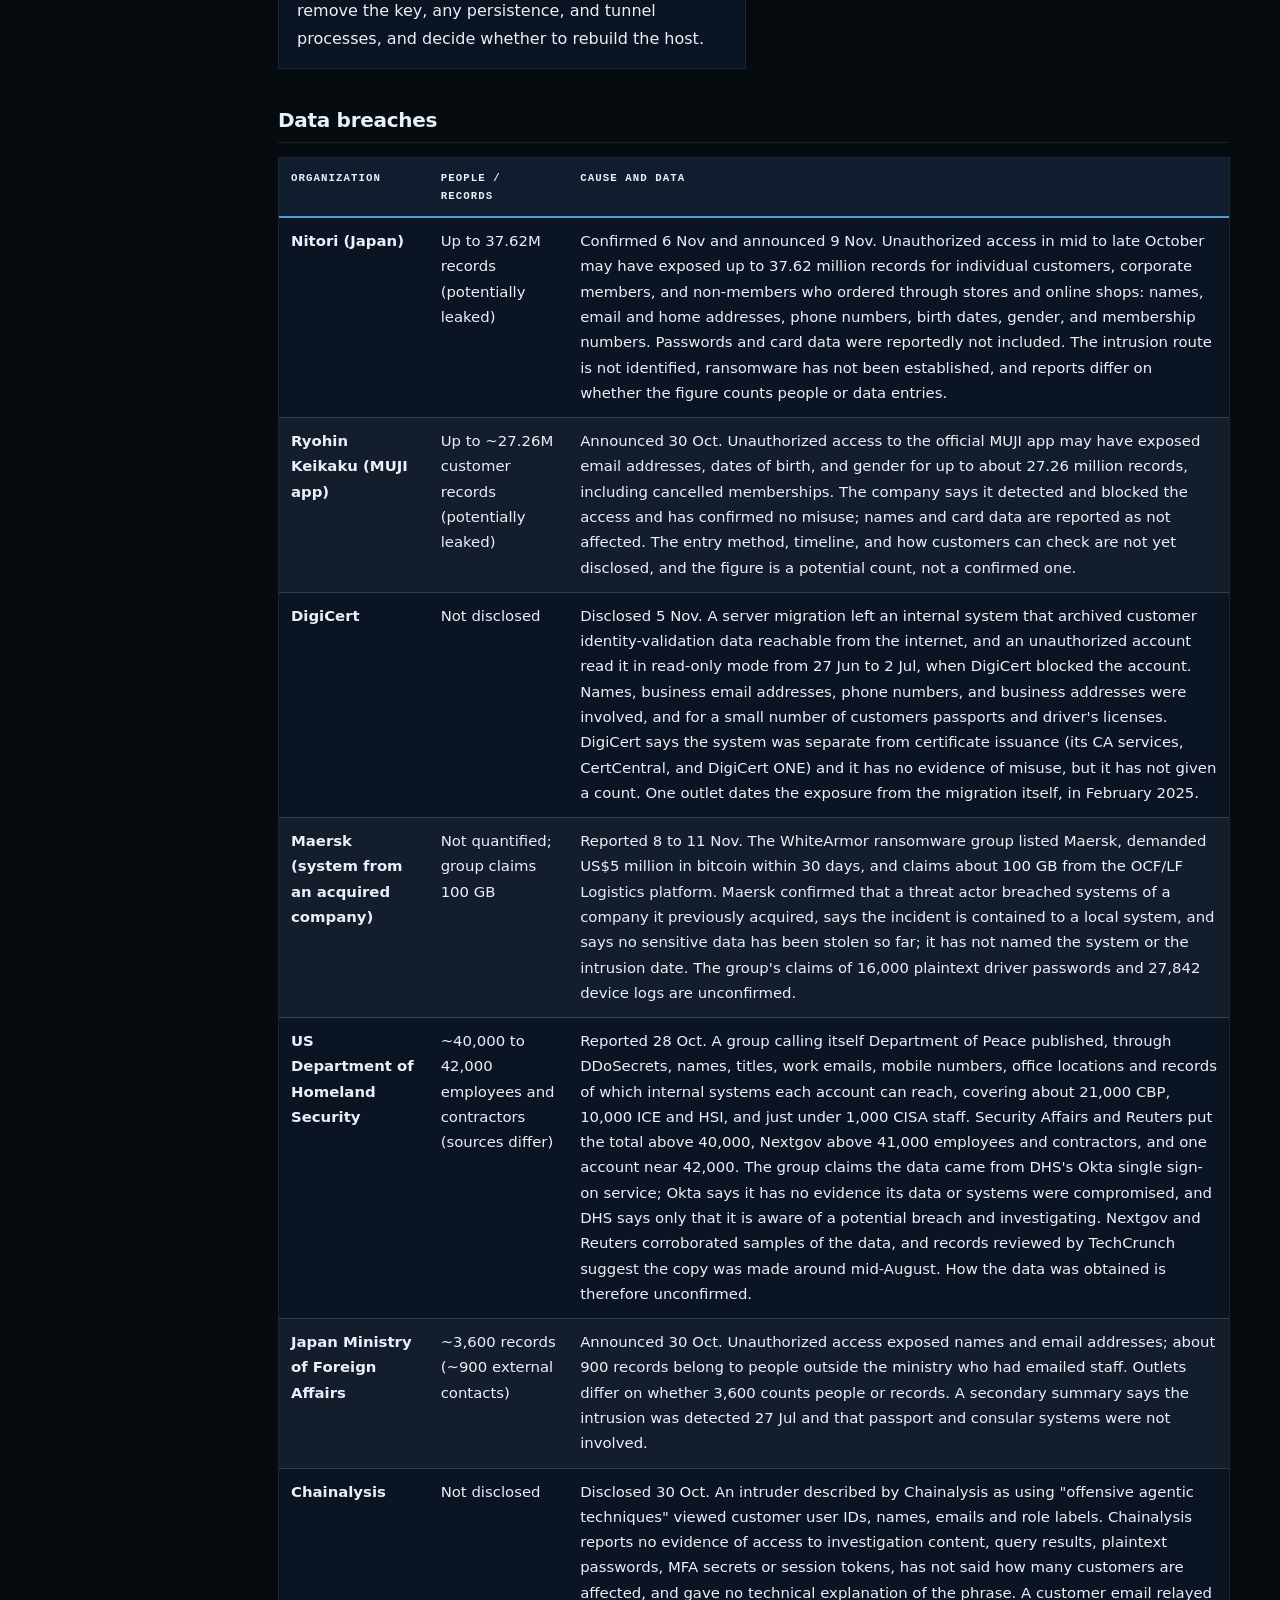
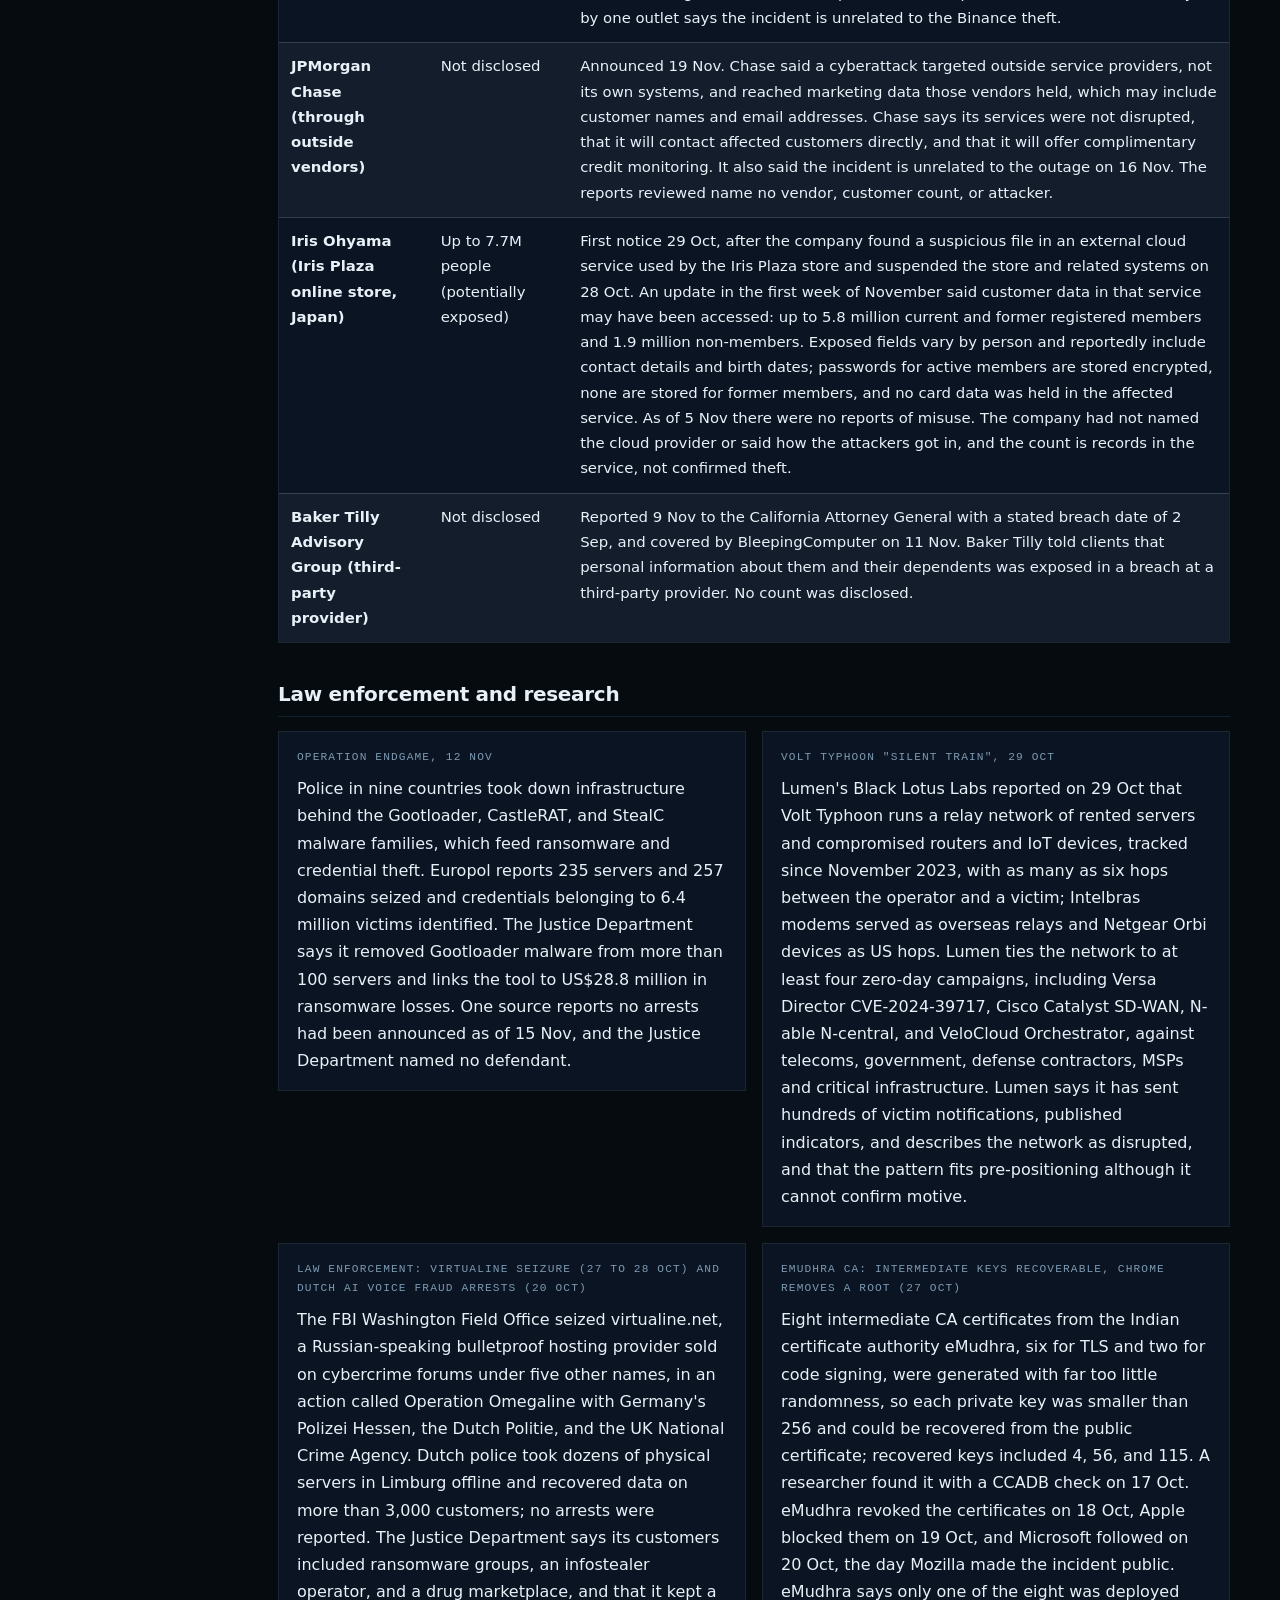
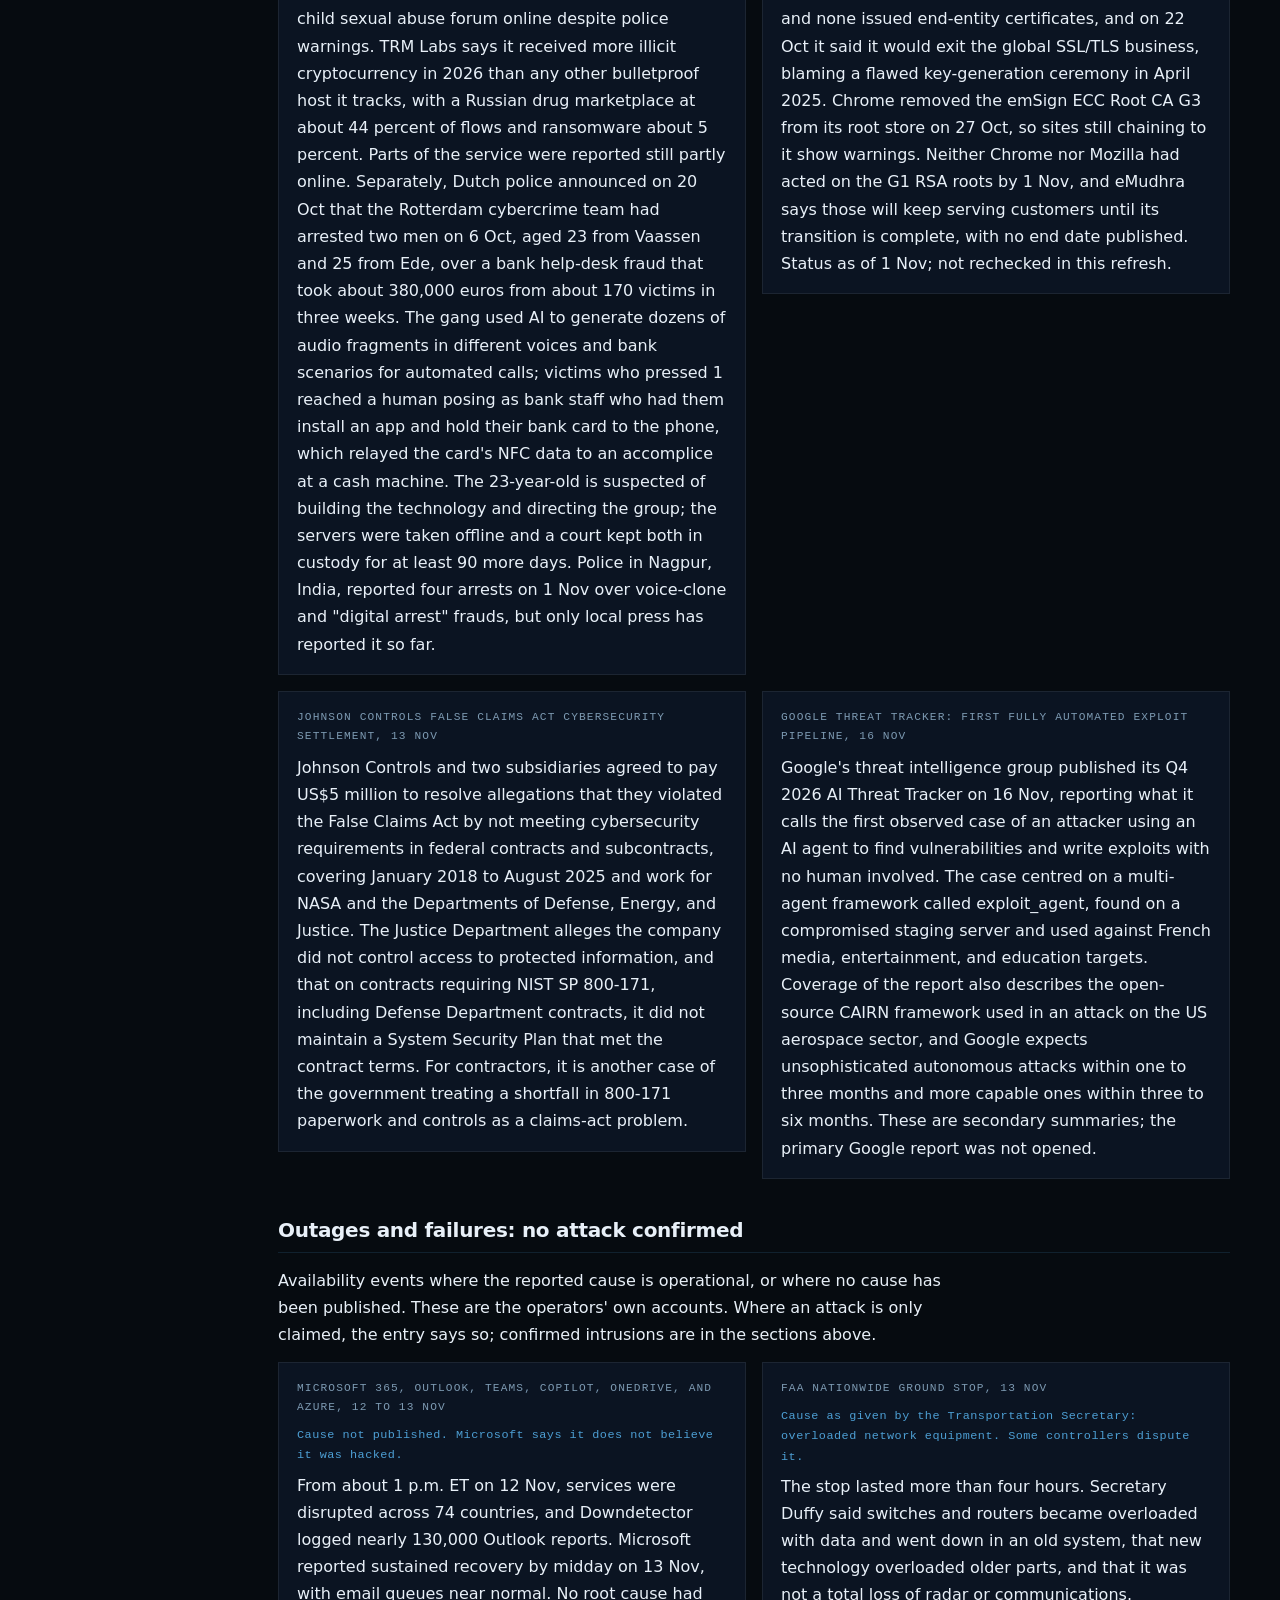
==== commit 9a3577f5: "Brief: refresh visitor count" ====
--- a/index.html
+++ b/index.html
@@ -31,7 +31,7 @@
 </nav>
 <main id="main" class="wrap wide">
   <header>
-    <div class="marking"><span class="tlp">TLP:CLEAR</span><span>Rolling 30 days</span><span>Period 24 Oct – 22 Nov 2026</span><span>Issued 23 Nov 2026</span><span>Refreshed weekly</span><span>Since 18 Nov (counting began that day): 24 visitors, average visit 0:39</span><span class="viewtoggle"><a class="vt-m" href="#mobile-view">Mobile view</a><a class="vt-d" href="#desktop-view">Desktop view</a></span></div>
+    <div class="marking"><span class="tlp">TLP:CLEAR</span><span>Rolling 30 days</span><span>Period 24 Oct – 22 Nov 2026</span><span>Issued 23 Nov 2026</span><span>Refreshed weekly</span><span>Since 18 Nov (counting began that day): 26 visitors, average visit 0:35</span><span class="viewtoggle"><a class="vt-m" href="#mobile-view">Mobile view</a><a class="vt-d" href="#desktop-view">Desktop view</a></span></div>
     <h1>Current <span>Threat Brief</span></h1>
     <p class="lede">Thirty days that opened with the largest cryptocurrency theft on record, about US$6.3 billion taken from Binance on 29 Oct, and closed with Broadcom patching a vCenter authentication bypass that Mandiant says a China-linked group used as a zero-day from September. Around them ran a GitHub credential-stealer campaign, Google's first report of a fully automated exploit pipeline, and a week of CISA-confirmed exploitation in VMware, Cisco, and SAP products.</p>
   </header>
